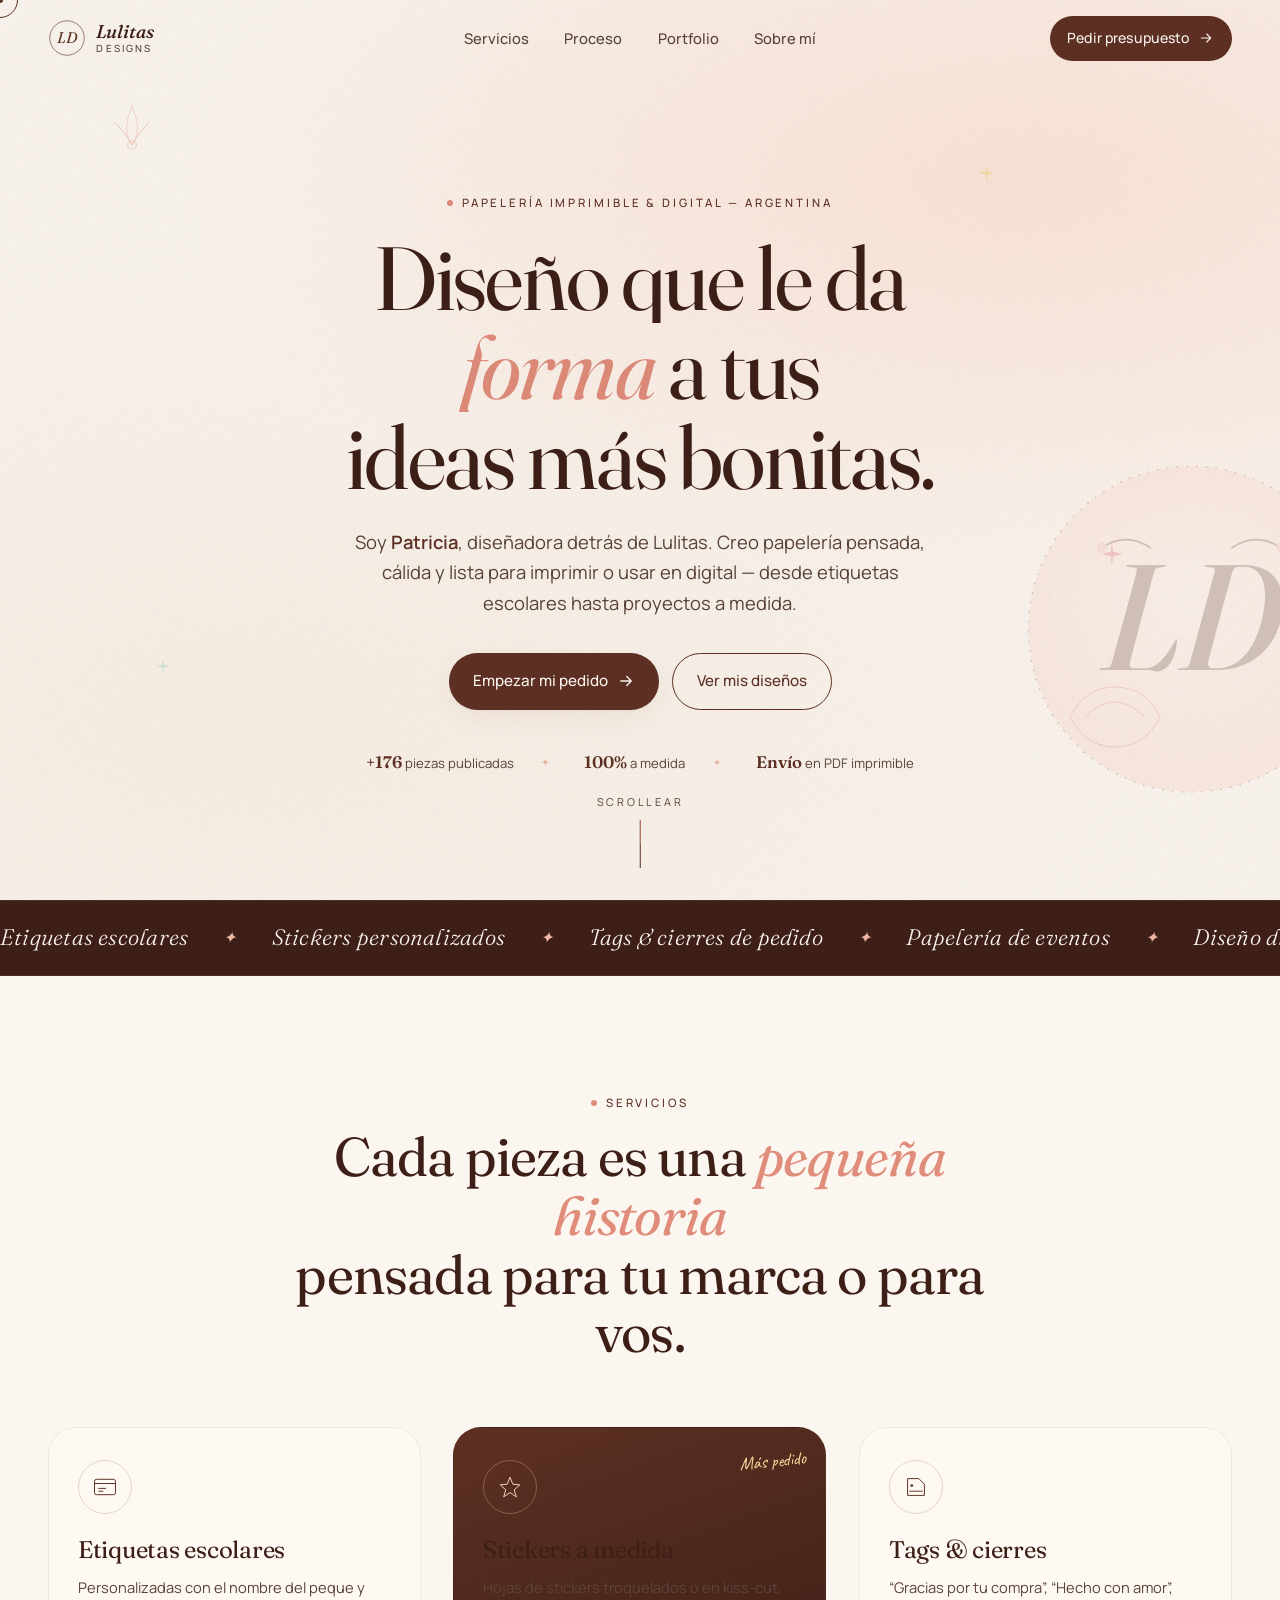
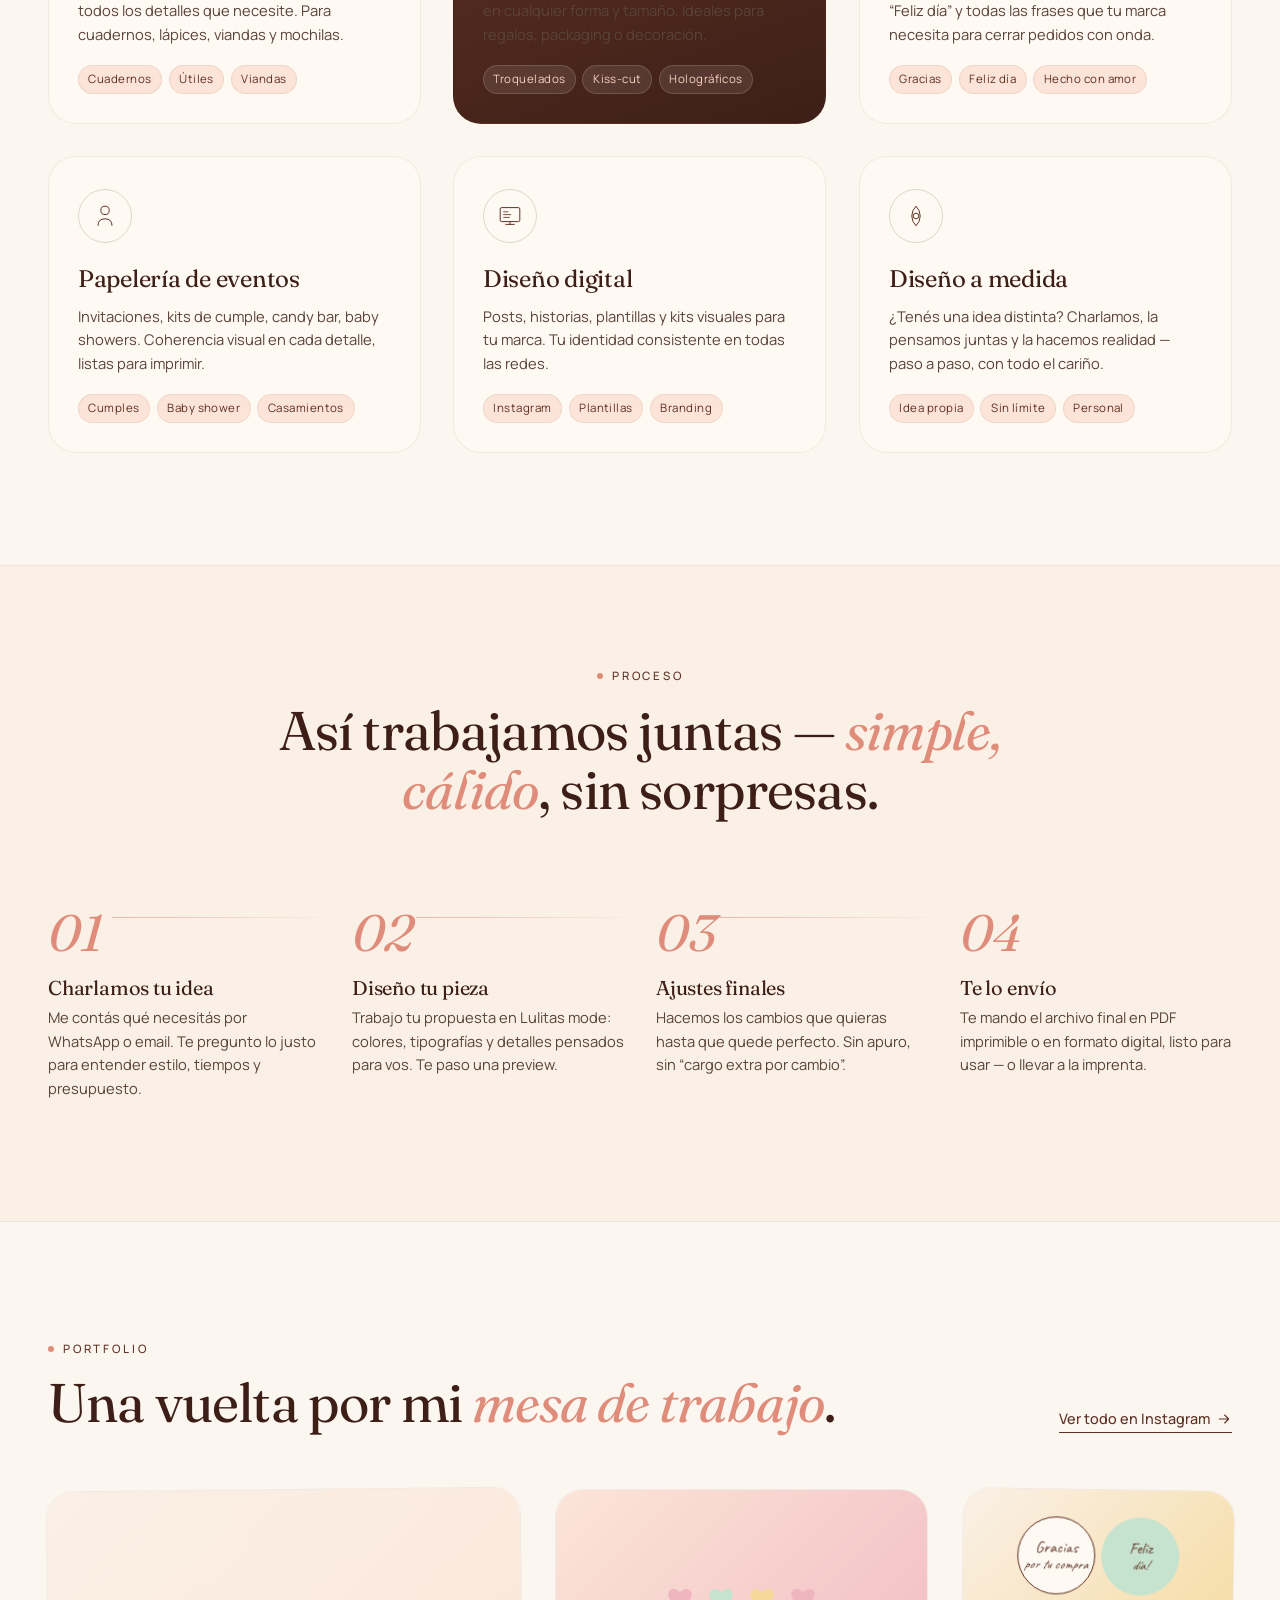
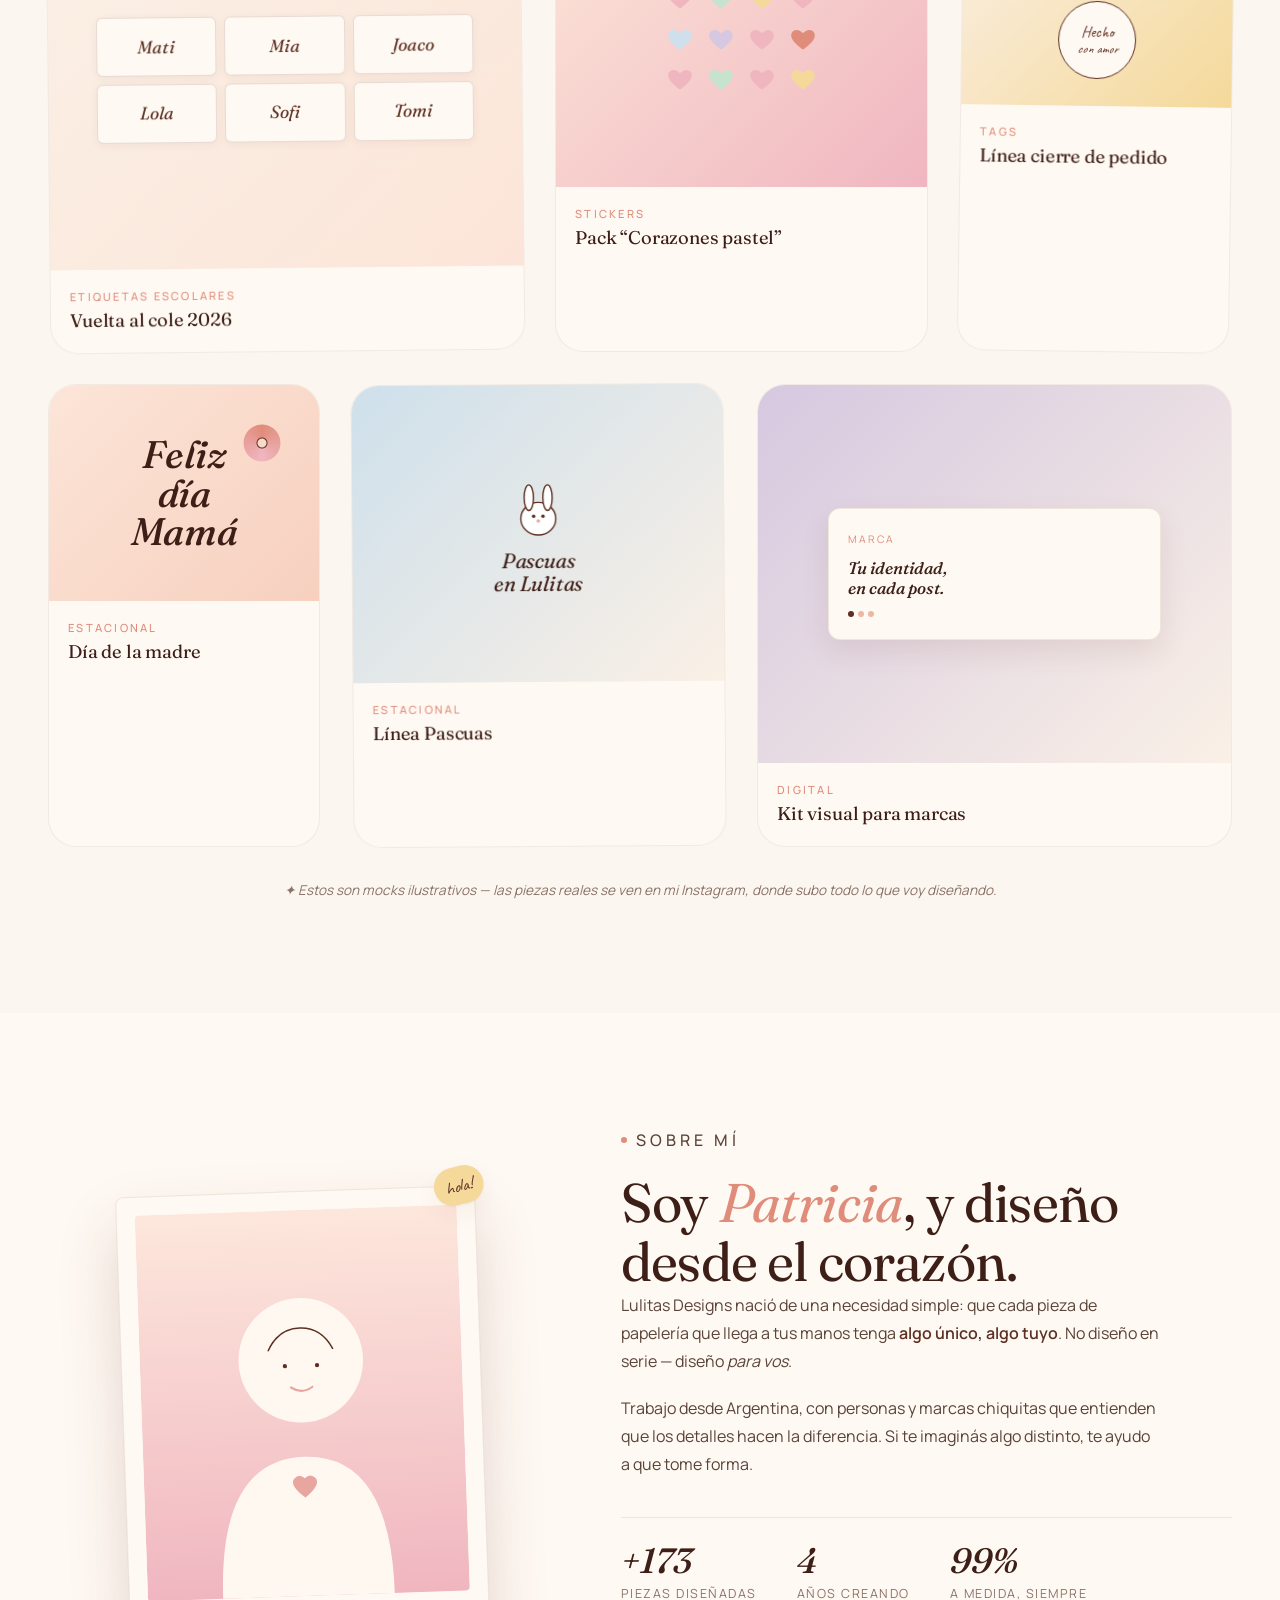
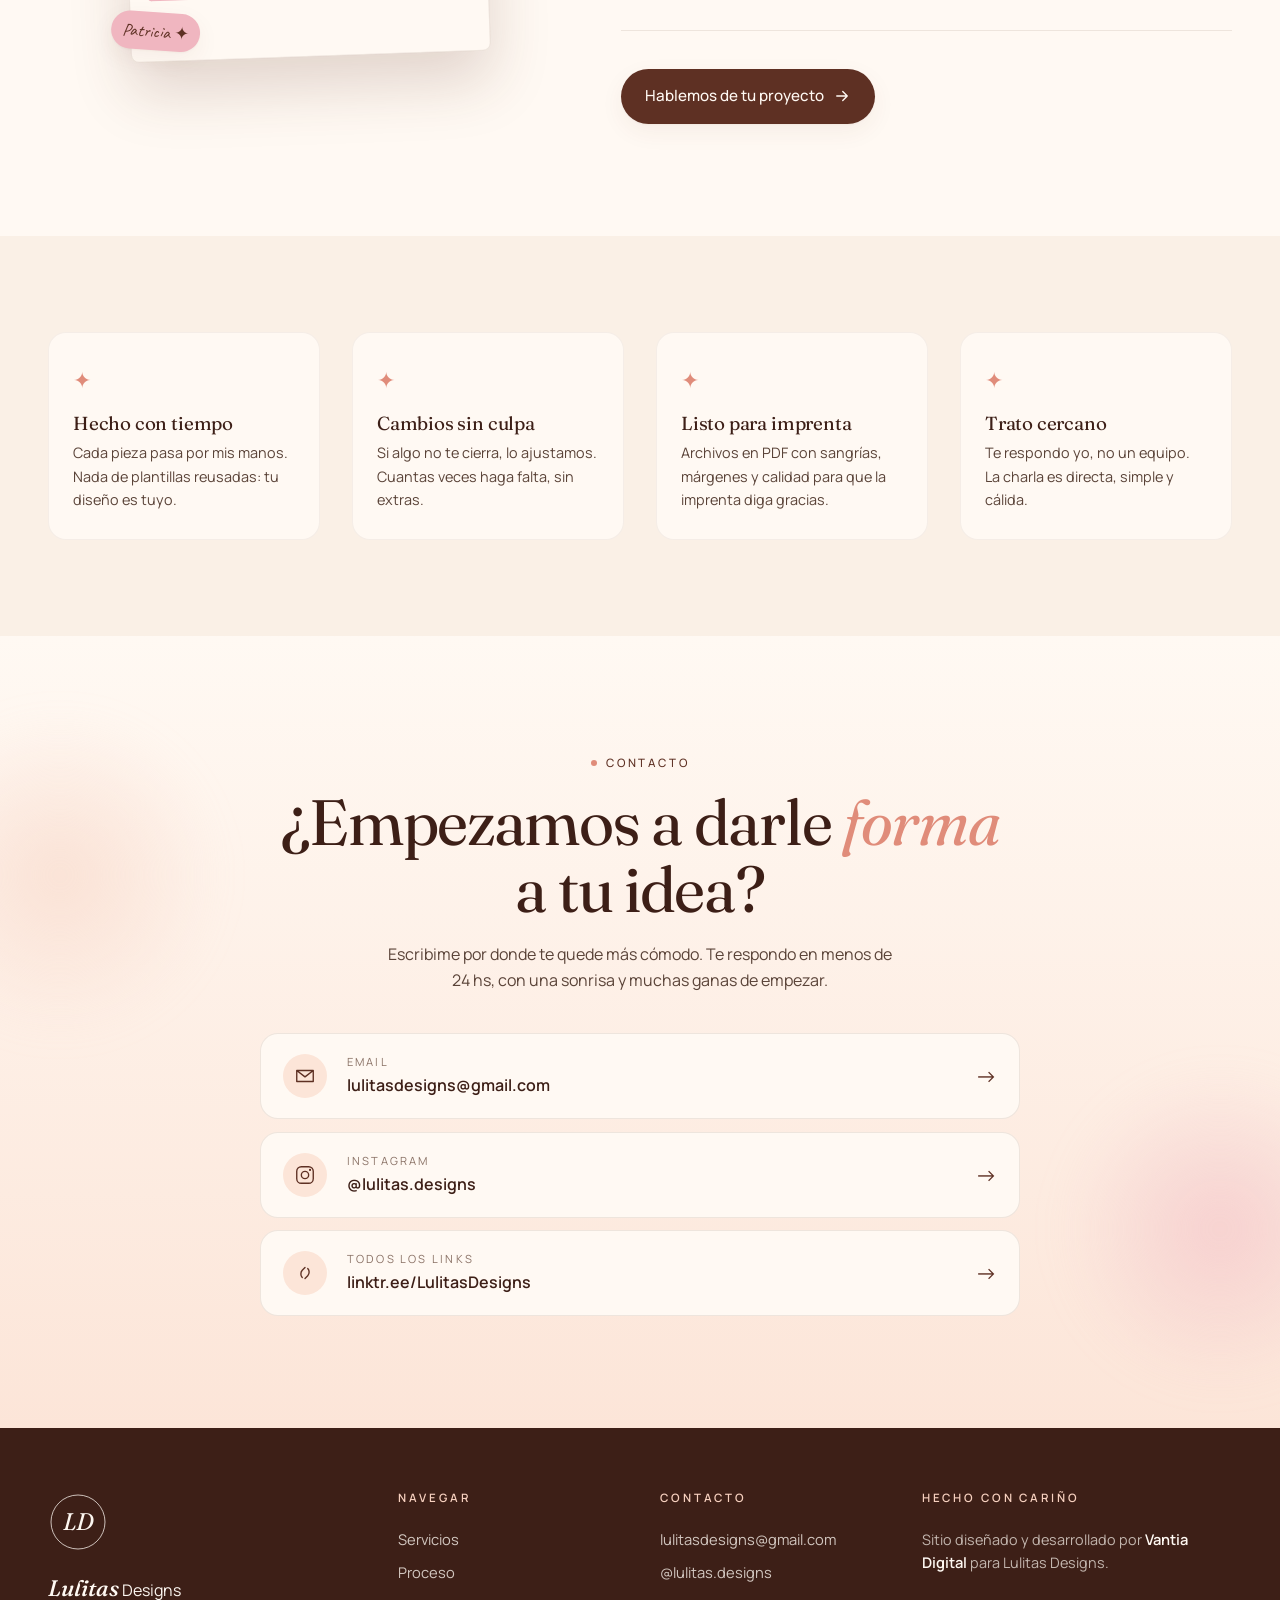
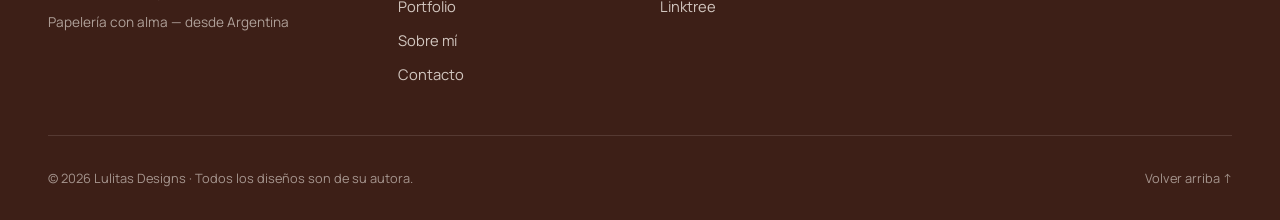
==== index.html @ cad62506 "Init: Lulitas Designs · sitio estático sin build Web one-page para Patricia (Lulitas Designs, papele" ====
<!doctype html>
<html lang="es">
<head>
  <meta charset="utf-8" />
  <meta name="viewport" content="width=device-width, initial-scale=1, viewport-fit=cover" />
  <title>Lulitas Designs · Papelería que cuenta historias</title>
  <meta name="description" content="Diseño de papelería imprimible y digital hecha a medida. Etiquetas escolares, stickers, tags y diseños personalizados con alma. Por Patricia, desde Argentina." />
  <meta name="theme-color" content="#fcf6f0" />

  <meta property="og:type" content="website" />
  <meta property="og:title" content="Lulitas Designs · Papelería que cuenta historias" />
  <meta property="og:description" content="Diseño de papelería imprimible y digital, hecha a medida con alma." />
  <meta property="og:locale" content="es_AR" />

  <link rel="icon" type="image/svg+xml" href="assets/images/favicon.svg" />
  <link rel="apple-touch-icon" href="assets/images/favicon.svg" />

  <link rel="preconnect" href="https://fonts.googleapis.com" />
  <link rel="preconnect" href="https://fonts.gstatic.com" crossorigin />
  <link rel="stylesheet" href="https://fonts.googleapis.com/css2?family=Fraunces:ital,opsz,wght@0,9..144,300;0,9..144,400;0,9..144,500;0,9..144,600;0,9..144,700;1,9..144,300;1,9..144,400;1,9..144,500;1,9..144,600&family=Manrope:wght@300;400;500;600;700&family=Caveat:wght@400;500;600;700&display=swap" />

  <link rel="stylesheet" href="assets/css/main.css?v=1" />
  <link rel="stylesheet" href="assets/css/animations.css?v=1" />
</head>
<body>
  <!-- ===== Texturas / decorados globales ===== -->
  <div class="grain" aria-hidden="true"></div>
  <div class="cursor" aria-hidden="true">
    <div class="cursor-dot"></div>
    <div class="cursor-ring"></div>
  </div>

  <!-- ===== Loader ===== -->
  <div class="loader" id="loader" aria-hidden="true">
    <svg class="loader-mark" viewBox="0 0 120 120" aria-hidden="true">
      <circle cx="60" cy="60" r="54" fill="none" stroke="currentColor" stroke-width="1.2" stroke-dasharray="2 4" />
      <text x="60" y="73" text-anchor="middle" font-family="Fraunces, serif" font-style="italic" font-size="48" fill="currentColor">LD</text>
    </svg>
    <span class="loader-text">Lulitas Designs</span>
  </div>

  <!-- ===== Navbar ===== -->
  <header class="nav" id="nav">
    <a href="#top" class="nav-brand" aria-label="Lulitas Designs — inicio">
      <svg class="nav-monogram" viewBox="0 0 64 64" aria-hidden="true">
        <circle cx="32" cy="32" r="29" fill="none" stroke="currentColor" stroke-width="1" />
        <text x="32" y="40" text-anchor="middle" font-family="Fraunces, serif" font-style="italic" font-size="26" fill="currentColor">LD</text>
      </svg>
      <span class="nav-wordmark">
        <em>Lulitas</em><span>Designs</span>
      </span>
    </a>

    <nav class="nav-links" aria-label="Navegación principal">
      <a href="#servicios">Servicios</a>
      <a href="#proceso">Proceso</a>
      <a href="#portfolio">Portfolio</a>
      <a href="#sobre">Sobre mí</a>
    </nav>

    <a href="#contacto" class="nav-cta">
      <span>Pedir presupuesto</span>
      <svg viewBox="0 0 24 24" aria-hidden="true"><path d="M5 12h14m-6-6 6 6-6 6" fill="none" stroke="currentColor" stroke-width="1.6" stroke-linecap="round" stroke-linejoin="round" /></svg>
    </a>

    <button class="nav-burger" id="navBurger" aria-label="Abrir menú" aria-expanded="false">
      <span></span><span></span><span></span>
    </button>
  </header>

  <!-- ===== Mobile drawer ===== -->
  <div class="drawer" id="drawer" aria-hidden="true">
    <nav class="drawer-links">
      <a href="#servicios">Servicios</a>
      <a href="#proceso">Proceso</a>
      <a href="#portfolio">Portfolio</a>
      <a href="#sobre">Sobre mí</a>
      <a href="#contacto" class="drawer-cta">Pedir presupuesto →</a>
    </nav>
    <div class="drawer-foot">
      <a href="https://www.instagram.com/lulitas.designs/" target="_blank" rel="noopener">Instagram</a>
      <a href="mailto:lulitasdesigns@gmail.com">Email</a>
    </div>
  </div>

  <main id="top">

    <!-- ============================================================ -->
    <!-- HERO                                                          -->
    <!-- ============================================================ -->
    <section class="hero" id="hero">
      <!-- Decorados SVG -->
      <svg class="hero-deco hero-deco-1" viewBox="0 0 200 200" aria-hidden="true">
        <g fill="none" stroke="currentColor" stroke-width="1" stroke-linecap="round">
          <path d="M100 30 Q120 70 100 100 Q80 70 100 30Z" />
          <path d="M70 60 Q90 80 100 100 Q90 80 70 60Z" />
          <path d="M130 60 Q110 80 100 100 Q110 80 130 60Z" />
          <circle cx="100" cy="100" r="8" />
        </g>
      </svg>
      <svg class="hero-deco hero-deco-2" viewBox="0 0 200 200" aria-hidden="true">
        <g fill="none" stroke="currentColor" stroke-width="1">
          <path d="M40 100 Q60 60 100 60 Q140 60 160 100 Q140 140 100 140 Q60 140 40 100Z" />
          <path d="M60 100 Q80 80 100 80 Q120 80 140 100" />
        </g>
      </svg>
      <svg class="hero-deco hero-deco-3 sparkle" viewBox="0 0 24 24" aria-hidden="true">
        <path d="M12 2 L13 10 L21 12 L13 14 L12 22 L11 14 L3 12 L11 10 Z" fill="currentColor"/>
      </svg>
      <svg class="hero-deco hero-deco-4 sparkle" viewBox="0 0 24 24" aria-hidden="true">
        <path d="M12 2 L13 10 L21 12 L13 14 L12 22 L11 14 L3 12 L11 10 Z" fill="currentColor"/>
      </svg>
      <svg class="hero-deco hero-deco-5 sparkle" viewBox="0 0 24 24" aria-hidden="true">
        <path d="M12 2 L13 10 L21 12 L13 14 L12 22 L11 14 L3 12 L11 10 Z" fill="currentColor"/>
      </svg>

      <!-- Floating monograma -->
      <div class="hero-monogram" data-parallax="0.18">
        <svg viewBox="0 0 220 220" aria-hidden="true">
          <defs>
            <radialGradient id="mg" cx="50%" cy="40%" r="60%">
              <stop offset="0%" stop-color="#fde7dc" />
              <stop offset="100%" stop-color="#f6c8b6" />
            </radialGradient>
          </defs>
          <circle cx="110" cy="110" r="100" fill="url(#mg)" />
          <circle cx="110" cy="110" r="100" fill="none" stroke="#5e3023" stroke-width="0.8" stroke-dasharray="1 5" />
          <text x="110" y="135" text-anchor="middle" font-family="Fraunces, serif" font-style="italic" font-weight="500" font-size="92" fill="#5e3023">LD</text>
          <g stroke="#5e3023" stroke-width="1" fill="none" stroke-linecap="round">
            <path d="M55 60 Q70 50 85 60" />
            <path d="M135 60 Q150 50 165 60" />
            <circle cx="55" cy="60" r="3" fill="#e8a6a0" stroke="none"/>
            <circle cx="165" cy="60" r="3" fill="#e8a6a0" stroke="none"/>
          </g>
        </svg>
      </div>

      <div class="hero-inner">
        <p class="eyebrow reveal" data-reveal>
          <span class="eyebrow-dot"></span>
          Papelería imprimible &amp; digital — Argentina
        </p>

        <h1 class="hero-title">
          <span class="line reveal" data-reveal data-delay="80">Diseño que le da</span>
          <span class="line reveal" data-reveal data-delay="180"><em class="serif-italic">forma</em> a tus</span>
          <span class="line reveal" data-reveal data-delay="280">ideas más bonitas.</span>
        </h1>

        <p class="hero-sub reveal" data-reveal data-delay="420">
          Soy <strong>Patricia</strong>, diseñadora detrás de Lulitas. Creo papelería pensada,
          cálida y lista para imprimir o usar en digital — desde etiquetas escolares
          hasta proyectos a medida.
        </p>

        <div class="hero-ctas reveal" data-reveal data-delay="540">
          <a href="#contacto" class="btn btn-primary">
            <span>Empezar mi pedido</span>
            <svg viewBox="0 0 24 24" aria-hidden="true"><path d="M5 12h14m-6-6 6 6-6 6" fill="none" stroke="currentColor" stroke-width="1.8" stroke-linecap="round" stroke-linejoin="round" /></svg>
          </a>
          <a href="#portfolio" class="btn btn-ghost">
            Ver mis diseños
          </a>
        </div>

        <ul class="hero-meta reveal" data-reveal data-delay="660">
          <li><strong>+176</strong> piezas publicadas</li>
          <li><strong>100%</strong> a medida</li>
          <li><strong>Envío</strong> en PDF imprimible</li>
        </ul>
      </div>

      <a href="#servicios" class="hero-scroll" aria-label="Ver servicios">
        <span class="hero-scroll-label">Scrollear</span>
        <span class="hero-scroll-line"></span>
      </a>
    </section>

    <!-- ============================================================ -->
    <!-- MARQUEE                                                       -->
    <!-- ============================================================ -->
    <section class="marquee" aria-hidden="true">
      <div class="marquee-track">
        <span>Etiquetas escolares</span><span class="mq-dot">✦</span>
        <span>Stickers personalizados</span><span class="mq-dot">✦</span>
        <span>Tags &amp; cierres de pedido</span><span class="mq-dot">✦</span>
        <span>Papelería de eventos</span><span class="mq-dot">✦</span>
        <span>Diseño digital a medida</span><span class="mq-dot">✦</span>
        <span>Imprimibles que enamoran</span><span class="mq-dot">✦</span>
        <!-- duplicado para loop -->
        <span>Etiquetas escolares</span><span class="mq-dot">✦</span>
        <span>Stickers personalizados</span><span class="mq-dot">✦</span>
        <span>Tags &amp; cierres de pedido</span><span class="mq-dot">✦</span>
        <span>Papelería de eventos</span><span class="mq-dot">✦</span>
        <span>Diseño digital a medida</span><span class="mq-dot">✦</span>
        <span>Imprimibles que enamoran</span><span class="mq-dot">✦</span>
      </div>
    </section>

    <!-- ============================================================ -->
    <!-- SERVICIOS                                                     -->
    <!-- ============================================================ -->
    <section class="services" id="servicios">
      <header class="section-head">
        <p class="eyebrow reveal" data-reveal><span class="eyebrow-dot"></span>Servicios</p>
        <h2 class="section-title reveal" data-reveal data-delay="120">
          Cada pieza es una <em class="serif-italic">pequeña historia</em><br/>
          pensada para tu marca o para vos.
        </h2>
      </header>

      <div class="service-grid">

        <article class="service-card reveal" data-reveal data-delay="100">
          <div class="service-ico" aria-hidden="true">
            <svg viewBox="0 0 40 40">
              <rect x="5" y="9" width="30" height="22" rx="3" fill="none" stroke="currentColor" stroke-width="1.4"/>
              <path d="M5 15h30M11 22h10M11 26h6" fill="none" stroke="currentColor" stroke-width="1.4" stroke-linecap="round"/>
            </svg>
          </div>
          <h3>Etiquetas escolares</h3>
          <p>Personalizadas con el nombre del peque y todos los detalles que necesite. Para cuadernos, lápices, viandas y mochilas.</p>
          <ul class="service-tags">
            <li>Cuadernos</li><li>Útiles</li><li>Viandas</li>
          </ul>
        </article>

        <article class="service-card service-card-feature reveal" data-reveal data-delay="180">
          <div class="service-ico" aria-hidden="true">
            <svg viewBox="0 0 40 40">
              <path d="M20 6 L24 16 L34 17 L26 24 L29 34 L20 28 L11 34 L14 24 L6 17 L16 16 Z" fill="none" stroke="currentColor" stroke-width="1.4" stroke-linejoin="round"/>
            </svg>
          </div>
          <span class="service-flag">Más pedido</span>
          <h3>Stickers a medida</h3>
          <p>Hojas de stickers troquelados o en kiss-cut, en cualquier forma y tamaño. Ideales para regalos, packaging o decoración.</p>
          <ul class="service-tags">
            <li>Troquelados</li><li>Kiss-cut</li><li>Holográficos</li>
          </ul>
        </article>

        <article class="service-card reveal" data-reveal data-delay="260">
          <div class="service-ico" aria-hidden="true">
            <svg viewBox="0 0 40 40">
              <path d="M8 8 L24 8 L32 16 L32 32 L8 32 Z" fill="none" stroke="currentColor" stroke-width="1.4" stroke-linejoin="round"/>
              <circle cx="14" cy="18" r="2" fill="currentColor"/>
              <path d="M11 26 L29 26" stroke="currentColor" stroke-width="1.4" stroke-linecap="round"/>
            </svg>
          </div>
          <h3>Tags &amp; cierres</h3>
          <p>“Gracias por tu compra”, “Hecho con amor”, “Feliz día” y todas las frases que tu marca necesita para cerrar pedidos con onda.</p>
          <ul class="service-tags">
            <li>Gracias</li><li>Feliz día</li><li>Hecho con amor</li>
          </ul>
        </article>

        <article class="service-card reveal" data-reveal data-delay="100">
          <div class="service-ico" aria-hidden="true">
            <svg viewBox="0 0 40 40">
              <path d="M20 6 Q26 6 26 12 Q26 18 20 18 Q14 18 14 12 Q14 6 20 6Z" fill="none" stroke="currentColor" stroke-width="1.4"/>
              <path d="M10 34 Q10 24 20 24 Q30 24 30 34" fill="none" stroke="currentColor" stroke-width="1.4"/>
            </svg>
          </div>
          <h3>Papelería de eventos</h3>
          <p>Invitaciones, kits de cumple, candy bar, baby showers. Coherencia visual en cada detalle, listas para imprimir.</p>
          <ul class="service-tags">
            <li>Cumples</li><li>Baby shower</li><li>Casamientos</li>
          </ul>
        </article>

        <article class="service-card reveal" data-reveal data-delay="180">
          <div class="service-ico" aria-hidden="true">
            <svg viewBox="0 0 40 40">
              <rect x="6" y="8" width="28" height="20" rx="2" fill="none" stroke="currentColor" stroke-width="1.4"/>
              <path d="M14 32h12M20 28v4" stroke="currentColor" stroke-width="1.4" stroke-linecap="round"/>
              <path d="M11 14h6M11 18h10M11 22h8" stroke="currentColor" stroke-width="1.2" stroke-linecap="round"/>
            </svg>
          </div>
          <h3>Diseño digital</h3>
          <p>Posts, historias, plantillas y kits visuales para tu marca. Tu identidad consistente en todas las redes.</p>
          <ul class="service-tags">
            <li>Instagram</li><li>Plantillas</li><li>Branding</li>
          </ul>
        </article>

        <article class="service-card reveal" data-reveal data-delay="260">
          <div class="service-ico" aria-hidden="true">
            <svg viewBox="0 0 40 40">
              <path d="M20 6 Q26 12 26 20 Q26 28 20 34 Q14 28 14 20 Q14 12 20 6Z" fill="none" stroke="currentColor" stroke-width="1.4"/>
              <circle cx="20" cy="20" r="4" fill="none" stroke="currentColor" stroke-width="1.4"/>
            </svg>
          </div>
          <h3>Diseño a medida</h3>
          <p>¿Tenés una idea distinta? Charlamos, la pensamos juntas y la hacemos realidad — paso a paso, con todo el cariño.</p>
          <ul class="service-tags">
            <li>Idea propia</li><li>Sin límite</li><li>Personal</li>
          </ul>
        </article>
      </div>
    </section>

    <!-- ============================================================ -->
    <!-- PROCESO                                                       -->
    <!-- ============================================================ -->
    <section class="process" id="proceso">
      <header class="section-head">
        <p class="eyebrow reveal" data-reveal><span class="eyebrow-dot"></span>Proceso</p>
        <h2 class="section-title reveal" data-reveal data-delay="120">
          Así trabajamos juntas — <em class="serif-italic">simple, cálido</em>, sin sorpresas.
        </h2>
      </header>

      <ol class="process-steps">
        <li class="step reveal" data-reveal data-delay="80">
          <span class="step-num">01</span>
          <div class="step-line" aria-hidden="true"></div>
          <h3>Charlamos tu idea</h3>
          <p>Me contás qué necesitás por WhatsApp o email. Te pregunto lo justo para entender estilo, tiempos y presupuesto.</p>
        </li>
        <li class="step reveal" data-reveal data-delay="160">
          <span class="step-num">02</span>
          <div class="step-line" aria-hidden="true"></div>
          <h3>Diseño tu pieza</h3>
          <p>Trabajo tu propuesta en Lulitas mode: colores, tipografías y detalles pensados para vos. Te paso una preview.</p>
        </li>
        <li class="step reveal" data-reveal data-delay="240">
          <span class="step-num">03</span>
          <div class="step-line" aria-hidden="true"></div>
          <h3>Ajustes finales</h3>
          <p>Hacemos los cambios que quieras hasta que quede perfecto. Sin apuro, sin “cargo extra por cambio”.</p>
        </li>
        <li class="step reveal" data-reveal data-delay="320">
          <span class="step-num">04</span>
          <h3>Te lo envío</h3>
          <p>Te mando el archivo final en PDF imprimible o en formato digital, listo para usar — o llevar a la imprenta.</p>
        </li>
      </ol>
    </section>

    <!-- ============================================================ -->
    <!-- PORTFOLIO                                                     -->
    <!-- ============================================================ -->
    <section class="portfolio" id="portfolio">
      <header class="section-head section-head-split">
        <div>
          <p class="eyebrow reveal" data-reveal><span class="eyebrow-dot"></span>Portfolio</p>
          <h2 class="section-title reveal" data-reveal data-delay="120">
            Una vuelta por mi <em class="serif-italic">mesa de trabajo</em>.
          </h2>
        </div>
        <a href="https://www.instagram.com/lulitas.designs/" target="_blank" rel="noopener" class="link-arrow reveal" data-reveal data-delay="200">
          Ver todo en Instagram
          <svg viewBox="0 0 24 24" aria-hidden="true"><path d="M5 12h14m-6-6 6 6-6 6" fill="none" stroke="currentColor" stroke-width="1.6" stroke-linecap="round" stroke-linejoin="round"/></svg>
        </a>
      </header>

      <div class="portfolio-grid">
        <figure class="pf-card pf-card-1 reveal" data-reveal data-delay="80">
          <div class="pf-art" data-art="escolares">
            <div class="pf-mock pf-mock-labels">
              <span>Mati</span><span>Mia</span><span>Joaco</span>
              <span>Lola</span><span>Sofi</span><span>Tomi</span>
            </div>
          </div>
          <figcaption>
            <span class="pf-tag">Etiquetas escolares</span>
            <h3>Vuelta al cole 2026</h3>
          </figcaption>
        </figure>

        <figure class="pf-card pf-card-2 reveal" data-reveal data-delay="160">
          <div class="pf-art" data-art="stickers">
            <div class="pf-mock pf-mock-hearts">
              <span class="h h1"></span><span class="h h2"></span><span class="h h3"></span>
              <span class="h h4"></span><span class="h h5"></span><span class="h h6"></span>
              <span class="h h7"></span><span class="h h8"></span><span class="h h9"></span>
              <span class="h h10"></span><span class="h h11"></span><span class="h h12"></span>
            </div>
          </div>
          <figcaption>
            <span class="pf-tag">Stickers</span>
            <h3>Pack “Corazones pastel”</h3>
          </figcaption>
        </figure>

        <figure class="pf-card pf-card-3 reveal" data-reveal data-delay="240">
          <div class="pf-art" data-art="tags">
            <div class="pf-mock pf-mock-tags">
              <span class="tag-circle">Gracias<br/><em>por tu compra</em></span>
              <span class="tag-circle alt">Feliz<br/><em>día!</em></span>
              <span class="tag-circle">Hecho<br/><em>con amor</em></span>
            </div>
          </div>
          <figcaption>
            <span class="pf-tag">Tags</span>
            <h3>Línea cierre de pedido</h3>
          </figcaption>
        </figure>

        <figure class="pf-card pf-card-4 reveal" data-reveal data-delay="120">
          <div class="pf-art" data-art="madre">
            <div class="pf-mock pf-mock-mama">
              <h4>Feliz<br/>día<br/>Mamá</h4>
              <span class="flor"></span>
            </div>
          </div>
          <figcaption>
            <span class="pf-tag">Estacional</span>
            <h3>Día de la madre</h3>
          </figcaption>
        </figure>

        <figure class="pf-card pf-card-5 reveal" data-reveal data-delay="200">
          <div class="pf-art" data-art="pascuas">
            <div class="pf-mock pf-mock-pascuas">
              <span class="conejito" aria-hidden="true">
                <svg viewBox="0 0 60 60">
                  <ellipse cx="30" cy="40" rx="15" ry="14" fill="#fff" stroke="#5e3023" stroke-width="1.2"/>
                  <ellipse cx="22" cy="22" rx="4" ry="11" fill="#fff" stroke="#5e3023" stroke-width="1.2"/>
                  <ellipse cx="38" cy="22" rx="4" ry="11" fill="#fff" stroke="#5e3023" stroke-width="1.2"/>
                  <circle cx="26" cy="38" r="1.5" fill="#5e3023"/>
                  <circle cx="34" cy="38" r="1.5" fill="#5e3023"/>
                  <circle cx="30" cy="42" r="1.5" fill="#e8a6a0"/>
                </svg>
              </span>
              <h4>Pascuas<br/>en Lulitas</h4>
            </div>
          </div>
          <figcaption>
            <span class="pf-tag">Estacional</span>
            <h3>Línea Pascuas</h3>
          </figcaption>
        </figure>

        <figure class="pf-card pf-card-6 reveal" data-reveal data-delay="280">
          <div class="pf-art" data-art="digital">
            <div class="pf-mock pf-mock-digital">
              <span class="screen">
                <em>marca</em>
                <strong>Tu identidad,<br/>en cada post.</strong>
                <span class="dots"><i></i><i></i><i></i></span>
              </span>
            </div>
          </div>
          <figcaption>
            <span class="pf-tag">Digital</span>
            <h3>Kit visual para marcas</h3>
          </figcaption>
        </figure>
      </div>

      <p class="portfolio-note reveal" data-reveal>
        ✦ Estos son mocks ilustrativos — las piezas reales se ven en mi Instagram, donde subo todo lo que voy diseñando.
      </p>
    </section>

    <!-- ============================================================ -->
    <!-- SOBRE                                                          -->
    <!-- ============================================================ -->
    <section class="about" id="sobre">
      <div class="about-grid">
        <div class="about-visual reveal" data-reveal>
          <div class="about-frame">
            <svg viewBox="0 0 300 360" aria-hidden="true" class="about-portrait">
              <defs>
                <linearGradient id="pg" x1="0" y1="0" x2="0" y2="1">
                  <stop offset="0%" stop-color="#fde7dc"/>
                  <stop offset="100%" stop-color="#f0b6c0"/>
                </linearGradient>
              </defs>
              <rect width="300" height="360" fill="url(#pg)"/>
              <!-- silueta abstracta -->
              <circle cx="150" cy="140" r="58" fill="#fff8f1"/>
              <path d="M70 360 Q70 230 150 230 Q230 230 230 360 Z" fill="#fff8f1"/>
              <path d="M120 130 Q130 110 150 110 Q170 110 180 130" stroke="#5e3023" stroke-width="1.4" fill="none" stroke-linecap="round"/>
              <circle cx="135" cy="145" r="2" fill="#5e3023"/>
              <circle cx="165" cy="145" r="2" fill="#5e3023"/>
              <path d="M140 165 Q150 172 160 165" stroke="#e8a6a0" stroke-width="2" fill="none" stroke-linecap="round"/>
              <!-- corazón en el pecho -->
              <path d="M150 250 Q145 245 140 250 Q135 256 150 268 Q165 256 160 250 Q155 245 150 250Z" fill="#e8a6a0"/>
            </svg>
            <span class="about-sticker about-sticker-1">hola!</span>
            <span class="about-sticker about-sticker-2">Patricia ✦</span>
          </div>
        </div>

        <div class="about-text">
          <p class="eyebrow reveal" data-reveal><span class="eyebrow-dot"></span>Sobre mí</p>
          <h2 class="section-title reveal" data-reveal data-delay="100">
            Soy <em class="serif-italic">Patricia</em>, y diseño desde el corazón.
          </h2>
          <p class="reveal" data-reveal data-delay="200">
            Lulitas Designs nació de una necesidad simple: que cada pieza de papelería
            que llega a tus manos tenga <strong>algo único, algo tuyo</strong>.
            No diseño en serie — diseño <em>para vos</em>.
          </p>
          <p class="reveal" data-reveal data-delay="280">
            Trabajo desde Argentina, con personas y marcas chiquitas que entienden
            que los detalles hacen la diferencia. Si te imaginás algo distinto,
            te ayudo a que tome forma.
          </p>

          <div class="about-stats">
            <div class="stat reveal" data-reveal data-delay="380">
              <strong>+176</strong>
              <span>piezas diseñadas</span>
            </div>
            <div class="stat reveal" data-reveal data-delay="440">
              <strong>4</strong>
              <span>años creando</span>
            </div>
            <div class="stat reveal" data-reveal data-delay="500">
              <strong>100%</strong>
              <span>a medida, siempre</span>
            </div>
          </div>

          <a href="#contacto" class="btn btn-primary reveal" data-reveal data-delay="600">
            <span>Hablemos de tu proyecto</span>
            <svg viewBox="0 0 24 24" aria-hidden="true"><path d="M5 12h14m-6-6 6 6-6 6" fill="none" stroke="currentColor" stroke-width="1.8" stroke-linecap="round" stroke-linejoin="round" /></svg>
          </a>
        </div>
      </div>
    </section>

    <!-- ============================================================ -->
    <!-- POR QUÉ                                                       -->
    <!-- ============================================================ -->
    <section class="why">
      <div class="why-grid">
        <div class="why-card reveal" data-reveal>
          <span class="why-ico">✦</span>
          <h3>Hecho con tiempo</h3>
          <p>Cada pieza pasa por mis manos. Nada de plantillas reusadas: tu diseño es tuyo.</p>
        </div>
        <div class="why-card reveal" data-reveal data-delay="100">
          <span class="why-ico">✦</span>
          <h3>Cambios sin culpa</h3>
          <p>Si algo no te cierra, lo ajustamos. Cuantas veces haga falta, sin extras.</p>
        </div>
        <div class="why-card reveal" data-reveal data-delay="200">
          <span class="why-ico">✦</span>
          <h3>Listo para imprenta</h3>
          <p>Archivos en PDF con sangrías, márgenes y calidad para que la imprenta diga gracias.</p>
        </div>
        <div class="why-card reveal" data-reveal data-delay="300">
          <span class="why-ico">✦</span>
          <h3>Trato cercano</h3>
          <p>Te respondo yo, no un equipo. La charla es directa, simple y cálida.</p>
        </div>
      </div>
    </section>

    <!-- ============================================================ -->
    <!-- CONTACTO                                                       -->
    <!-- ============================================================ -->
    <section class="contact" id="contacto">
      <div class="contact-inner">
        <p class="eyebrow reveal" data-reveal><span class="eyebrow-dot"></span>Contacto</p>
        <h2 class="contact-title reveal" data-reveal data-delay="100">
          ¿Empezamos a darle <em class="serif-italic">forma</em><br/>
          a tu idea?
        </h2>
        <p class="contact-sub reveal" data-reveal data-delay="200">
          Escribime por donde te quede más cómodo. Te respondo en menos de 24 hs,
          con una sonrisa y muchas ganas de empezar.
        </p>

        <div class="contact-cards">
          <a href="mailto:lulitasdesigns@gmail.com" class="contact-card reveal" data-reveal data-delay="280">
            <span class="contact-ico" aria-hidden="true">
              <svg viewBox="0 0 24 24"><path d="M3 6h18v12H3z M3 6l9 7 9-7" fill="none" stroke="currentColor" stroke-width="1.5" stroke-linejoin="round"/></svg>
            </span>
            <div>
              <span class="contact-label">Email</span>
              <strong>lulitasdesigns@gmail.com</strong>
            </div>
            <span class="contact-arrow">→</span>
          </a>

          <a href="https://www.instagram.com/lulitas.designs/" target="_blank" rel="noopener" class="contact-card reveal" data-reveal data-delay="360">
            <span class="contact-ico" aria-hidden="true">
              <svg viewBox="0 0 24 24"><rect x="3" y="3" width="18" height="18" rx="5" fill="none" stroke="currentColor" stroke-width="1.5"/><circle cx="12" cy="12" r="4" fill="none" stroke="currentColor" stroke-width="1.5"/><circle cx="17.5" cy="6.5" r="1.2" fill="currentColor"/></svg>
            </span>
            <div>
              <span class="contact-label">Instagram</span>
              <strong>@lulitas.designs</strong>
            </div>
            <span class="contact-arrow">→</span>
          </a>

          <a href="https://linktr.ee/LulitasDesigns" target="_blank" rel="noopener" class="contact-card reveal" data-reveal data-delay="440">
            <span class="contact-ico" aria-hidden="true">
              <svg viewBox="0 0 24 24"><path d="M9 17c-2-2-2-6 0-8l3-3M15 7c2 2 2 6 0 8l-3 3" fill="none" stroke="currentColor" stroke-width="1.5" stroke-linecap="round"/></svg>
            </span>
            <div>
              <span class="contact-label">Todos los links</span>
              <strong>linktr.ee/LulitasDesigns</strong>
            </div>
            <span class="contact-arrow">→</span>
          </a>
        </div>
      </div>
    </section>

  </main>

  <!-- ===== Footer ===== -->
  <footer class="footer">
    <div class="footer-grid">
      <div class="footer-brand">
        <svg class="footer-mark" viewBox="0 0 80 80" aria-hidden="true">
          <circle cx="40" cy="40" r="36" fill="none" stroke="currentColor" stroke-width="1"/>
          <text x="40" y="50" text-anchor="middle" font-family="Fraunces, serif" font-style="italic" font-size="32" fill="currentColor">LD</text>
        </svg>
        <p class="footer-sig">
          <em>Lulitas</em> Designs<br/>
          <span>Papelería con alma — desde Argentina</span>
        </p>
      </div>

      <nav class="footer-col">
        <h4>Navegar</h4>
        <a href="#servicios">Servicios</a>
        <a href="#proceso">Proceso</a>
        <a href="#portfolio">Portfolio</a>
        <a href="#sobre">Sobre mí</a>
        <a href="#contacto">Contacto</a>
      </nav>

      <div class="footer-col">
        <h4>Contacto</h4>
        <a href="mailto:lulitasdesigns@gmail.com">lulitasdesigns@gmail.com</a>
        <a href="https://www.instagram.com/lulitas.designs/" target="_blank" rel="noopener">@lulitas.designs</a>
        <a href="https://linktr.ee/LulitasDesigns" target="_blank" rel="noopener">Linktree</a>
      </div>

      <div class="footer-col footer-credits">
        <h4>Hecho con cariño</h4>
        <p>Sitio diseñado y desarrollado por <a href="#" rel="noopener"><strong>Vantia Digital</strong></a> para Lulitas Designs.</p>
      </div>
    </div>

    <div class="footer-bottom">
      <span>© <span id="year">2026</span> Lulitas Designs · Todos los diseños son de su autora.</span>
      <a href="#top">Volver arriba ↑</a>
    </div>
  </footer>

  <script src="assets/js/main.js?v=1" defer></script>
  <script src="assets/js/animations.js?v=1" defer></script>
</body>
</html>
---- assets/css/main.css ----
/* =============================================================
   Lulitas Designs · main.css
   Paleta tomada del logo (LD wine + blush) e Instagram
   ============================================================= */

:root {
  /* Marca */
  --wine: #5e3023;
  --wine-soft: #7a4233;
  --wine-deep: #3d1f17;

  --blush-1: #fce5d8;
  --blush-2: #f7d0bf;
  --blush-3: #efb6a4;
  --blush-deep: #e08c7a;

  --pink: #f0b6c0;
  --mint: #c5e3ce;
  --sky: #cee0eb;
  --butter: #f5d99a;
  --lavender: #d6c8e0;

  --cream: #fcf6f0;
  --cream-2: #faf0e6;
  --paper: #fff9f3;
  --ink: #2a1a13;
  --ink-soft: #5a4338;
  --muted: #8b7367;

  /* Espacios */
  --maxw: 1280px;
  --pad: clamp(1.25rem, 4vw, 3rem);
  --gap: clamp(1rem, 2.5vw, 2rem);

  /* Tipos */
  --f-display: 'Fraunces', 'Cormorant Garamond', Georgia, serif;
  --f-script: 'Caveat', 'Brush Script MT', cursive;
  --f-body: 'Manrope', 'Inter', -apple-system, BlinkMacSystemFont, 'Segoe UI', sans-serif;

  /* Otros */
  --r-sm: 10px;
  --r-md: 18px;
  --r-lg: 28px;
  --r-pill: 999px;

  --shadow-1: 0 1px 2px rgba(94,48,35,.04), 0 8px 24px rgba(94,48,35,.06);
  --shadow-2: 0 2px 4px rgba(94,48,35,.05), 0 18px 40px rgba(94,48,35,.10);
  --shadow-3: 0 30px 60px rgba(94,48,35,.18);

  --ease-soft: cubic-bezier(.22,.61,.36,1);
  --ease-snap: cubic-bezier(.16,1,.3,1);
}

/* ============================================================
   Reset y base
   ============================================================ */
*, *::before, *::after { box-sizing: border-box; }
html { -webkit-text-size-adjust: 100%; scroll-behavior: smooth; }
html, body { margin: 0; padding: 0; }
body {
  font-family: var(--f-body);
  font-size: 16px;
  line-height: 1.6;
  color: var(--ink);
  background: var(--cream);
  overflow-x: hidden;
  -webkit-font-smoothing: antialiased;
  -moz-osx-font-smoothing: grayscale;
  text-rendering: optimizeLegibility;
}
img, svg, video { display: block; max-width: 100%; height: auto; }
a { color: inherit; text-decoration: none; }
button { font: inherit; cursor: pointer; border: 0; background: transparent; color: inherit; }
ul, ol { margin: 0; padding: 0; list-style: none; }
h1, h2, h3, h4 { margin: 0; font-family: var(--f-display); font-weight: 400; letter-spacing: -.01em; line-height: 1.05; }
p { margin: 0; }

::selection { background: var(--blush-3); color: var(--wine-deep); }

/* Grain texture */
.grain {
  position: fixed; inset: 0; z-index: 1000;
  pointer-events: none; mix-blend-mode: multiply; opacity: .35;
  background-image: url("data:image/svg+xml;utf8,<svg xmlns='http://www.w3.org/2000/svg' width='200' height='200'><filter id='n'><feTurbulence type='fractalNoise' baseFrequency='0.9' numOctaves='2' stitchTiles='stitch'/></filter><rect width='200' height='200' filter='url(%23n)' opacity='0.5'/></svg>");
  background-size: 220px 220px;
}

/* Custom cursor */
.cursor {
  position: fixed; top: 0; left: 0; pointer-events: none; z-index: 1100;
  transform: translate(-50%, -50%); mix-blend-mode: multiply;
}
.cursor-dot {
  width: 6px; height: 6px; border-radius: 50%;
  background: var(--wine);
  position: absolute; top: 0; left: 0; transform: translate(-50%, -50%);
  transition: transform .2s var(--ease-snap), background .2s;
}
.cursor-ring {
  width: 36px; height: 36px; border-radius: 50%;
  border: 1px solid var(--wine);
  position: absolute; top: 0; left: 0; transform: translate(-50%, -50%);
  transition: width .25s var(--ease-snap), height .25s var(--ease-snap), background .25s, border-color .25s;
}
.cursor.is-hover .cursor-ring {
  width: 64px; height: 64px; background: rgba(247, 213, 199, .35);
  border-color: var(--blush-deep);
}
.cursor.is-hover .cursor-dot { transform: translate(-50%, -50%) scale(0); }
@media (hover: none), (pointer: coarse) { .cursor { display: none; } }

/* ============================================================
   Loader
   ============================================================ */
.loader {
  position: fixed; inset: 0; z-index: 1200;
  background: var(--cream);
  display: grid; place-items: center;
  gap: 1rem;
  transition: opacity .8s var(--ease-soft), visibility .8s;
}
.loader.is-hidden { opacity: 0; visibility: hidden; }
.loader-mark { width: 88px; color: var(--wine); animation: loader-spin 6s linear infinite; }
.loader-text {
  font-family: var(--f-script); font-size: 1.6rem; color: var(--wine);
  letter-spacing: .04em;
}
@keyframes loader-spin { to { transform: rotate(360deg); } }

/* ============================================================
   Navbar
   ============================================================ */
.nav {
  position: fixed; top: 0; left: 0; right: 0; z-index: 100;
  display: flex; align-items: center; justify-content: space-between;
  gap: 1.5rem;
  padding: 1rem var(--pad);
  background: transparent;
  transition: background .35s var(--ease-soft), backdrop-filter .35s, padding .35s, border-color .35s;
  border-bottom: 1px solid transparent;
}
.nav.is-scrolled {
  background: rgba(252, 246, 240, .85);
  backdrop-filter: saturate(1.4) blur(14px);
  -webkit-backdrop-filter: saturate(1.4) blur(14px);
  border-bottom-color: rgba(94,48,35,.08);
  padding-top: .7rem; padding-bottom: .7rem;
}

.nav-brand {
  display: inline-flex; align-items: center; gap: .65rem;
  color: var(--wine);
}
.nav-monogram { width: 38px; height: 38px; color: var(--wine); transition: transform .5s var(--ease-snap); }
.nav-brand:hover .nav-monogram { transform: rotate(-8deg); }
.nav-wordmark { display: flex; flex-direction: column; line-height: 1; gap: 2px; }
.nav-wordmark em {
  font-family: var(--f-display); font-style: italic; font-weight: 500;
  font-size: 1.15rem; color: var(--wine-deep);
}
.nav-wordmark span {
  font-family: var(--f-body); font-weight: 500; letter-spacing: .22em;
  font-size: .62rem; text-transform: uppercase; color: var(--ink-soft);
}

.nav-links {
  display: flex; gap: 2rem;
  position: absolute; left: 50%; transform: translateX(-50%);
}
.nav-links a {
  font-size: .92rem; font-weight: 500; color: var(--ink-soft);
  position: relative; padding: .4rem .1rem;
  transition: color .25s;
}
.nav-links a::after {
  content: ''; position: absolute; left: 0; right: 0; bottom: 0;
  height: 1px; background: var(--wine); transform: scaleX(0); transform-origin: right;
  transition: transform .35s var(--ease-snap);
}
.nav-links a:hover { color: var(--wine); }
.nav-links a:hover::after { transform: scaleX(1); transform-origin: left; }

.nav-cta {
  display: inline-flex; align-items: center; gap: .55rem;
  background: var(--wine); color: var(--paper);
  padding: .7rem 1.1rem; border-radius: var(--r-pill);
  font-size: .88rem; font-weight: 500; letter-spacing: .01em;
  transition: background .25s, transform .25s var(--ease-snap), box-shadow .25s;
}
.nav-cta svg { width: 16px; height: 16px; transition: transform .3s var(--ease-snap); }
.nav-cta:hover { background: var(--wine-deep); box-shadow: var(--shadow-2); transform: translateY(-1px); }
.nav-cta:hover svg { transform: translateX(3px); }

.nav-burger {
  display: none;
  width: 40px; height: 40px;
  flex-direction: column; justify-content: center; align-items: center; gap: 5px;
}
.nav-burger span {
  display: block; width: 22px; height: 1.4px; background: var(--wine);
  transition: transform .3s var(--ease-snap), opacity .3s;
}
.nav-burger.is-open span:nth-child(1) { transform: translateY(6.4px) rotate(45deg); }
.nav-burger.is-open span:nth-child(2) { opacity: 0; }
.nav-burger.is-open span:nth-child(3) { transform: translateY(-6.4px) rotate(-45deg); }

/* Mobile drawer */
.drawer {
  position: fixed; inset: 0; z-index: 90;
  background: var(--cream);
  display: flex; flex-direction: column; justify-content: center; align-items: center;
  gap: 2rem;
  opacity: 0; visibility: hidden;
  transition: opacity .4s var(--ease-soft), visibility .4s;
}
.drawer.is-open { opacity: 1; visibility: visible; }
.drawer-links { display: flex; flex-direction: column; gap: 1.4rem; text-align: center; }
.drawer-links a {
  font-family: var(--f-display); font-size: 2rem; color: var(--wine);
  transition: transform .3s var(--ease-snap);
}
.drawer-links a:hover { transform: scale(1.04); }
.drawer-cta { color: var(--blush-deep) !important; font-style: italic; }
.drawer-foot { display: flex; gap: 1.5rem; font-size: .9rem; color: var(--ink-soft); }
.drawer-foot a:hover { color: var(--wine); }

@media (max-width: 880px) {
  .nav-links, .nav-cta { display: none; }
  .nav-burger { display: flex; }
}

/* ============================================================
   Botones genéricos
   ============================================================ */
.btn {
  display: inline-flex; align-items: center; gap: .55rem;
  padding: .95rem 1.5rem; border-radius: var(--r-pill);
  font-weight: 500; font-size: .95rem;
  transition: transform .3s var(--ease-snap), background .25s, color .25s, box-shadow .35s, border-color .25s;
  position: relative; overflow: hidden;
}
.btn svg { width: 18px; height: 18px; transition: transform .3s var(--ease-snap); }
.btn-primary {
  background: var(--wine); color: var(--paper);
  box-shadow: var(--shadow-1);
}
.btn-primary::before {
  content: ''; position: absolute; inset: 0; border-radius: inherit;
  background: linear-gradient(120deg, transparent 0%, rgba(255,255,255,.18) 50%, transparent 100%);
  transform: translateX(-110%); transition: transform .7s var(--ease-snap);
}
.btn-primary:hover { transform: translateY(-2px); box-shadow: var(--shadow-2); }
.btn-primary:hover::before { transform: translateX(110%); }
.btn-primary:hover svg { transform: translateX(4px); }
.btn-ghost {
  color: var(--wine); background: transparent; border: 1px solid var(--wine);
}
.btn-ghost:hover {
  background: var(--wine); color: var(--paper); transform: translateY(-2px);
}

/* ============================================================
   Eyebrows y títulos de sección
   ============================================================ */
.eyebrow {
  display: inline-flex; align-items: center; gap: .55rem;
  font-size: .72rem; font-weight: 500; letter-spacing: .25em;
  text-transform: uppercase; color: var(--wine);
  margin-bottom: 1rem;
}
.eyebrow-dot {
  width: 6px; height: 6px; border-radius: 50%;
  background: var(--blush-deep);
}

.section-head {
  max-width: 760px; margin: 0 auto 4rem;
  text-align: center;
}
.section-head-split {
  max-width: var(--maxw); display: flex; align-items: flex-end; justify-content: space-between;
  flex-wrap: wrap; gap: 1rem; text-align: left;
}
.section-head-split .eyebrow { justify-content: flex-start; }

.section-title {
  font-size: clamp(2rem, 4.4vw, 3.4rem);
  color: var(--wine-deep);
  line-height: 1.08;
  letter-spacing: -.015em;
}
.serif-italic { font-style: italic; font-weight: 400; color: var(--blush-deep); }

.link-arrow {
  display: inline-flex; align-items: center; gap: .4rem;
  font-size: .9rem; color: var(--wine); font-weight: 500;
  padding-bottom: 2px; border-bottom: 1px solid currentColor;
  transition: gap .3s var(--ease-snap), color .25s;
}
.link-arrow svg { width: 16px; height: 16px; }
.link-arrow:hover { gap: .7rem; color: var(--blush-deep); }

/* ============================================================
   HERO
   ============================================================ */
.hero {
  position: relative;
  min-height: 100svh;
  padding: 8rem var(--pad) 4rem;
  display: flex; align-items: center; justify-content: center;
  overflow: hidden;
  background:
    radial-gradient(120% 80% at 80% 20%, var(--blush-1) 0%, transparent 55%),
    radial-gradient(120% 90% at 20% 80%, var(--cream-2) 0%, transparent 60%),
    var(--cream);
}

.hero-inner {
  max-width: 900px; text-align: center; position: relative; z-index: 2;
}

.hero-title {
  font-size: clamp(2.6rem, 7vw, 5.6rem);
  color: var(--wine-deep);
  letter-spacing: -.02em;
  line-height: 1;
  margin: .25rem 0 1.6rem;
}
.hero-title .line { display: block; }
.hero-title em { font-style: italic; color: var(--blush-deep); font-weight: 400; }

.hero-sub {
  max-width: 580px; margin: 0 auto;
  font-size: clamp(1rem, 1.6vw, 1.15rem);
  color: var(--ink-soft); line-height: 1.65;
}
.hero-sub strong { color: var(--wine); font-weight: 600; }

.hero-ctas {
  display: inline-flex; flex-wrap: wrap; justify-content: center; gap: .8rem;
  margin: 2.2rem 0 2.4rem;
}

.hero-meta {
  display: inline-flex; flex-wrap: wrap; justify-content: center; gap: 2.2rem;
  font-size: .82rem; color: var(--ink-soft);
}
.hero-meta li {
  position: relative; padding-right: 2.2rem;
}
.hero-meta li:last-child { padding-right: 0; }
.hero-meta li:not(:last-child)::after {
  content: '✦'; position: absolute; right: 0; top: 50%; transform: translateY(-50%);
  color: var(--blush-3); font-size: .65rem;
}
.hero-meta strong { color: var(--wine); font-weight: 600; font-family: var(--f-display); font-size: 1.05rem; }

/* Decorados */
.hero-deco { position: absolute; pointer-events: none; opacity: .8; }
.hero-deco-1 { top: 10%; left: 6%; width: 110px; color: var(--blush-3); }
.hero-deco-2 { bottom: 12%; right: 7%; width: 150px; color: var(--blush-3); transform: rotate(15deg); }
.hero-deco-3 { top: 18%; right: 22%; width: 22px; color: var(--butter); }
.hero-deco-4 { bottom: 25%; left: 12%; width: 18px; color: var(--mint); }
.hero-deco-5 { top: 60%; right: 12%; width: 28px; color: var(--pink); }

.hero-monogram {
  position: absolute;
  top: 50%; right: -90px; transform: translateY(-50%);
  width: clamp(180px, 28vw, 360px);
  opacity: .25; z-index: 1;
  pointer-events: none;
}
.hero-monogram svg { width: 100%; height: auto; }

.hero-scroll {
  position: absolute; bottom: 2rem; left: 50%; transform: translateX(-50%);
  display: flex; flex-direction: column; align-items: center; gap: .6rem;
  font-size: .68rem; letter-spacing: .25em; text-transform: uppercase;
  color: var(--ink-soft);
}
.hero-scroll-line {
  width: 1px; height: 48px; background: var(--wine);
  position: relative; overflow: hidden;
}
.hero-scroll-line::after {
  content: ''; position: absolute; top: 0; left: 0; right: 0; height: 50%;
  background: var(--blush-deep);
  animation: scroll-line 1.8s var(--ease-soft) infinite;
}
@keyframes scroll-line {
  0% { transform: translateY(-100%); }
  100% { transform: translateY(200%); }
}

@media (max-width: 700px) {
  .hero { padding-top: 7rem; }
  .hero-meta { gap: 1.4rem; }
  .hero-meta li { padding-right: 1.4rem; }
  .hero-monogram { right: -120px; opacity: .15; }
}

/* ============================================================
   MARQUEE
   ============================================================ */
.marquee {
  background: var(--wine-deep); color: var(--cream);
  padding: 1.2rem 0;
  overflow: hidden; position: relative;
  border-top: 1px solid rgba(255,255,255,.08);
  border-bottom: 1px solid rgba(255,255,255,.08);
}
.marquee-track {
  display: inline-flex; align-items: center; gap: 2.2rem;
  white-space: nowrap;
  animation: marquee 38s linear infinite;
  will-change: transform;
}
.marquee-track span {
  font-family: var(--f-display); font-size: 1.4rem; font-style: italic;
  font-weight: 300; letter-spacing: .01em;
}
.marquee-track .mq-dot { color: var(--blush-3); font-size: 1rem; }
@keyframes marquee {
  from { transform: translateX(0); }
  to   { transform: translateX(-50%); }
}

/* ============================================================
   SERVICIOS
   ============================================================ */
.services {
  padding: 7rem var(--pad);
  max-width: var(--maxw); margin: 0 auto;
}

.service-grid {
  display: grid;
  grid-template-columns: repeat(auto-fit, minmax(280px, 1fr));
  gap: var(--gap);
}

.service-card {
  position: relative;
  background: var(--paper);
  border: 1px solid rgba(94,48,35,.08);
  border-radius: var(--r-lg);
  padding: 2rem 1.8rem 1.8rem;
  transition: transform .45s var(--ease-snap), box-shadow .45s, border-color .35s, background .35s;
  overflow: hidden;
}
.service-card::before {
  content: ''; position: absolute; top: 0; left: 0; right: 0; height: 3px;
  background: linear-gradient(90deg, var(--blush-deep), var(--blush-2));
  transform: scaleX(0); transform-origin: left;
  transition: transform .5s var(--ease-snap);
}
.service-card:hover {
  transform: translateY(-6px);
  border-color: var(--blush-2);
  box-shadow: var(--shadow-2);
  background: #fffaf5;
}
.service-card:hover::before { transform: scaleX(1); }

.service-card-feature {
  background: linear-gradient(160deg, var(--wine) 0%, var(--wine-deep) 100%);
  color: var(--cream); border-color: transparent;
}
.service-card-feature::before { background: linear-gradient(90deg, var(--blush-2), var(--blush-deep)); }
.service-card-feature .service-ico { color: var(--blush-2); border-color: rgba(247,208,191,.3); }
.service-card-feature h3 { color: var(--paper); }
.service-card-feature p { color: rgba(252,246,240,.78); }
.service-card-feature .service-tags li { background: rgba(252,246,240,.1); color: var(--blush-2); border-color: rgba(252,246,240,.15); }

.service-flag {
  position: absolute; top: 1.2rem; right: 1.2rem;
  font-family: var(--f-script); font-size: 1.15rem; color: var(--butter);
  transform: rotate(-6deg);
}

.service-ico {
  width: 54px; height: 54px; border-radius: 50%;
  border: 1px solid rgba(94,48,35,.18);
  display: grid; place-items: center;
  color: var(--wine);
  margin-bottom: 1.4rem;
  transition: transform .5s var(--ease-snap), border-color .35s;
}
.service-ico svg { width: 28px; height: 28px; }
.service-card:hover .service-ico { transform: rotate(-8deg) scale(1.05); border-color: var(--blush-deep); }

.service-card h3 {
  font-size: 1.5rem; color: var(--wine-deep);
  margin-bottom: .65rem; line-height: 1.2;
}
.service-card p {
  color: var(--ink-soft); font-size: .92rem; line-height: 1.6;
  margin-bottom: 1.2rem;
}

.service-tags { display: flex; flex-wrap: wrap; gap: .4rem; }
.service-tags li {
  font-size: .72rem; letter-spacing: .04em;
  padding: .25rem .6rem; border-radius: var(--r-pill);
  background: var(--blush-1); color: var(--wine);
  border: 1px solid rgba(94,48,35,.08);
}

/* ============================================================
   PROCESO
   ============================================================ */
.process {
  padding: 6rem var(--pad);
  background: var(--cream-2);
  border-top: 1px solid rgba(94,48,35,.06);
  border-bottom: 1px solid rgba(94,48,35,.06);
}

.process-steps {
  max-width: var(--maxw); margin: 0 auto;
  display: grid; grid-template-columns: repeat(4, 1fr);
  gap: 2rem;
  counter-reset: step;
}
@media (max-width: 880px) { .process-steps { grid-template-columns: 1fr 1fr; } }
@media (max-width: 520px) { .process-steps { grid-template-columns: 1fr; } }

.step {
  position: relative;
  padding: 1.5rem 0;
}
.step-num {
  display: block;
  font-family: var(--f-display); font-style: italic; font-weight: 400;
  font-size: 3.2rem; color: var(--blush-deep);
  line-height: 1; margin-bottom: 1.2rem;
}
.step h3 {
  font-size: 1.25rem; color: var(--wine-deep);
  margin-bottom: .5rem;
}
.step p { color: var(--ink-soft); font-size: .92rem; }
.step-line {
  position: absolute; top: 2.1rem; left: 4rem; right: -1rem;
  height: 1px; background: linear-gradient(90deg, var(--blush-3), transparent);
}
@media (max-width: 880px) { .step-line { display: none; } }

/* ============================================================
   PORTFOLIO
   ============================================================ */
.portfolio {
  padding: 7rem var(--pad);
  max-width: var(--maxw); margin: 0 auto;
}
.portfolio .section-head { margin-bottom: 3.5rem; }

.portfolio-grid {
  display: grid;
  grid-template-columns: repeat(12, 1fr);
  grid-auto-rows: 1fr;
  gap: var(--gap);
}
.pf-card {
  position: relative; margin: 0;
  border-radius: var(--r-lg); overflow: hidden;
  background: var(--paper);
  border: 1px solid rgba(94,48,35,.08);
  transition: transform .55s var(--ease-snap), box-shadow .55s;
  cursor: pointer;
}
.pf-card:hover { transform: translateY(-4px) rotate(-.4deg); box-shadow: var(--shadow-2); }

.pf-card-1 { grid-column: span 5; }
.pf-card-2 { grid-column: span 4; }
.pf-card-3 { grid-column: span 3; }
.pf-card-4 { grid-column: span 3; }
.pf-card-5 { grid-column: span 4; }
.pf-card-6 { grid-column: span 5; }
@media (max-width: 880px) {
  .pf-card-1, .pf-card-2, .pf-card-3, .pf-card-4, .pf-card-5, .pf-card-6 { grid-column: span 6; }
}
@media (max-width: 520px) {
  .pf-card-1, .pf-card-2, .pf-card-3, .pf-card-4, .pf-card-5, .pf-card-6 { grid-column: span 12; }
}

.pf-art {
  aspect-ratio: 4 / 3.2; position: relative;
  display: grid; place-items: center;
  overflow: hidden;
}
.pf-art[data-art="escolares"]  { background: linear-gradient(135deg, var(--cream-2), var(--blush-1)); }
.pf-art[data-art="stickers"]   { background: linear-gradient(135deg, var(--blush-1), var(--pink)); }
.pf-art[data-art="tags"]       { background: linear-gradient(135deg, var(--cream-2), var(--butter)); }
.pf-art[data-art="madre"]      { background: linear-gradient(135deg, var(--blush-1), var(--blush-2)); }
.pf-art[data-art="pascuas"]    { background: linear-gradient(135deg, var(--sky), var(--cream-2)); }
.pf-art[data-art="digital"]    { background: linear-gradient(135deg, var(--lavender), var(--cream-2)); }

/* Mocks - etiquetas escolares */
.pf-mock-labels {
  display: grid; grid-template-columns: 1fr 1fr 1fr;
  gap: .5rem; padding: 1.5rem; width: 90%;
}
.pf-mock-labels span {
  background: var(--paper);
  border: 1px solid rgba(94,48,35,.15);
  border-radius: 6px;
  padding: .9rem .4rem;
  text-align: center;
  font-family: var(--f-display); font-style: italic; font-size: 1.1rem;
  color: var(--wine);
  box-shadow: 0 2px 8px rgba(94,48,35,.06);
}

/* Mocks - hearts */
.pf-mock-hearts {
  display: grid; grid-template-columns: repeat(4, 1fr);
  gap: .8rem; padding: 1.8rem;
}
.h {
  width: 28px; height: 28px;
  background: var(--pink);
  -webkit-mask: url("data:image/svg+xml;utf8,<svg xmlns='http://www.w3.org/2000/svg' viewBox='0 0 24 24'><path fill='black' d='M12 21s-7-4.5-9.5-9.5C0.5 7 4 3 8 4.5 10 5 12 7 12 7s2-2 4-2.5C20 3 23.5 7 21.5 11.5 19 16.5 12 21 12 21z'/></svg>") center/contain no-repeat;
          mask: url("data:image/svg+xml;utf8,<svg xmlns='http://www.w3.org/2000/svg' viewBox='0 0 24 24'><path fill='black' d='M12 21s-7-4.5-9.5-9.5C0.5 7 4 3 8 4.5 10 5 12 7 12 7s2-2 4-2.5C20 3 23.5 7 21.5 11.5 19 16.5 12 21 12 21z'/></svg>") center/contain no-repeat;
  transition: transform .4s var(--ease-snap);
}
.h2 { background: var(--mint); }
.h3 { background: var(--butter); }
.h5 { background: var(--sky); }
.h6 { background: var(--lavender); }
.h8 { background: var(--blush-deep); }
.h10 { background: var(--mint); }
.h12 { background: var(--butter); }
.pf-card:hover .h { transform: scale(1.1) rotate(8deg); }
.pf-card:hover .h:nth-child(odd) { transform: scale(1.1) rotate(-8deg); }

/* Mocks - tags */
.pf-mock-tags {
  display: flex; gap: .4rem; padding: 1rem;
  align-items: center; justify-content: center; flex-wrap: wrap;
}
.tag-circle {
  width: 78px; height: 78px; border-radius: 50%;
  background: var(--paper); border: 1.5px solid var(--wine);
  display: grid; place-content: center; text-align: center;
  font-family: var(--f-script); font-size: 1rem; color: var(--wine);
  line-height: 1.1;
  transition: transform .4s var(--ease-snap);
}
.tag-circle em { font-style: italic; font-size: .8rem; }
.tag-circle.alt { background: var(--mint); border-color: var(--mint); }
.pf-card:hover .tag-circle { transform: rotate(-6deg); }
.pf-card:hover .tag-circle:nth-child(2) { transform: rotate(6deg); }

/* Mocks - mamá */
.pf-mock-mama {
  position: relative;
  padding: 2rem;
  width: 100%; height: 100%;
  display: grid; place-items: center;
}
.pf-mock-mama h4 {
  font-family: var(--f-display); font-style: italic; font-weight: 500;
  font-size: clamp(1.6rem, 4vw, 2.4rem); color: var(--wine-deep);
  text-align: center; line-height: 1;
}
.pf-mock-mama .flor {
  position: absolute; top: 18%; right: 14%;
  width: 38px; height: 38px;
  background:
    radial-gradient(circle at 50% 50%, var(--wine) 0 5px, transparent 6px),
    conic-gradient(from 0deg, var(--blush-deep), var(--pink), var(--blush-deep));
  border-radius: 50%;
  -webkit-mask: radial-gradient(circle at 50% 50%, transparent 0 4px, black 5px 18px, transparent 19px);
          mask: radial-gradient(circle at 50% 50%, transparent 0 4px, black 5px 18px, transparent 19px);
}

/* Mocks - pascuas */
.pf-mock-pascuas {
  display: flex; flex-direction: column; align-items: center; gap: .5rem;
  padding: 1rem;
}
.conejito { display: block; width: 70px; transition: transform .4s var(--ease-snap); }
.pf-card:hover .conejito { transform: rotate(-8deg); }
.pf-mock-pascuas h4 {
  font-family: var(--f-display); font-style: italic;
  font-size: 1.3rem; color: var(--wine-deep); text-align: center; line-height: 1.1;
}

/* Mocks - digital */
.pf-mock-digital { padding: 1.4rem; width: 80%; }
.pf-mock-digital .screen {
  display: block;
  background: var(--paper);
  border-radius: 12px; padding: 1.4rem 1.2rem;
  border: 1px solid rgba(94,48,35,.1);
  box-shadow: 0 12px 28px rgba(94,48,35,.10);
}
.screen em {
  font-family: var(--f-body); font-size: .65rem; letter-spacing: .2em;
  text-transform: uppercase; color: var(--blush-deep); font-style: normal;
  display: block; margin-bottom: .6rem;
}
.screen strong {
  font-family: var(--f-display); font-style: italic; font-weight: 500;
  display: block; font-size: 1.05rem; color: var(--wine-deep); line-height: 1.2;
  margin-bottom: .8rem;
}
.screen .dots { display: flex; gap: 4px; }
.screen .dots i {
  width: 6px; height: 6px; border-radius: 50%;
  background: var(--blush-3); display: inline-block;
}
.screen .dots i:first-child { background: var(--wine); }

figcaption {
  padding: 1.1rem 1.2rem 1.3rem;
  display: flex; flex-direction: column; gap: .3rem;
}
.pf-tag {
  font-size: .7rem; letter-spacing: .2em; text-transform: uppercase;
  color: var(--blush-deep); font-weight: 500;
}
figcaption h3 {
  font-size: 1.15rem; color: var(--wine-deep); line-height: 1.2;
}

.portfolio-note {
  margin-top: 2rem; text-align: center; font-size: .85rem;
  color: var(--muted); font-style: italic;
}

/* ============================================================
   SOBRE MÍ
   ============================================================ */
.about {
  padding: 7rem var(--pad);
  background: var(--paper);
  position: relative; overflow: hidden;
}

.about-grid {
  max-width: var(--maxw); margin: 0 auto;
  display: grid; grid-template-columns: 1fr 1.2fr;
  gap: 4rem; align-items: center;
}
@media (max-width: 880px) { .about-grid { grid-template-columns: 1fr; gap: 3rem; } }

.about-visual { display: flex; justify-content: center; }
.about-frame {
  position: relative;
  width: min(360px, 100%);
  padding: 18px; padding-bottom: 60px;
  background: var(--paper);
  border: 1px solid rgba(94,48,35,.1);
  border-radius: 8px;
  box-shadow: var(--shadow-3);
  transform: rotate(-2deg);
  transition: transform .6s var(--ease-snap);
}
.about-frame:hover { transform: rotate(0deg); }
.about-portrait { width: 100%; border-radius: 4px; display: block; }
.about-sticker {
  position: absolute;
  font-family: var(--f-script); color: var(--wine);
  background: var(--mint);
  padding: .3rem .7rem; border-radius: var(--r-pill);
  font-size: 1.1rem; transform: rotate(-12deg);
  box-shadow: var(--shadow-1);
}
.about-sticker-1 { top: -20px; right: -10px; background: var(--butter); }
.about-sticker-2 { bottom: 12px; left: -20px; background: var(--pink); transform: rotate(6deg); }

.about-text .section-title { text-align: left; }
.about-text > p {
  color: var(--ink-soft); font-size: 1rem; line-height: 1.75;
  margin-bottom: 1.2rem; max-width: 540px;
}
.about-text > p strong { color: var(--wine); font-weight: 600; }

.about-stats {
  display: flex; gap: 2.5rem; flex-wrap: wrap;
  margin: 2.4rem 0;
  padding: 1.6rem 0;
  border-top: 1px solid rgba(94,48,35,.1);
  border-bottom: 1px solid rgba(94,48,35,.1);
}
.stat strong {
  display: block;
  font-family: var(--f-display); font-style: italic; font-weight: 500;
  font-size: 2.2rem; color: var(--wine-deep); line-height: 1;
}
.stat span {
  font-size: .78rem; letter-spacing: .12em; text-transform: uppercase;
  color: var(--muted); margin-top: .35rem; display: block;
}

/* ============================================================
   WHY
   ============================================================ */
.why {
  padding: 6rem var(--pad);
  background: var(--cream-2);
}

.why-grid {
  max-width: var(--maxw); margin: 0 auto;
  display: grid; grid-template-columns: repeat(4, 1fr); gap: var(--gap);
}
@media (max-width: 880px) { .why-grid { grid-template-columns: 1fr 1fr; } }
@media (max-width: 520px) { .why-grid { grid-template-columns: 1fr; } }

.why-card {
  padding: 1.8rem 1.5rem;
  border-radius: var(--r-md);
  background: var(--paper);
  border: 1px solid rgba(94,48,35,.06);
  transition: transform .35s var(--ease-snap), background .35s;
}
.why-card:hover { transform: translateY(-3px); background: #fff; }
.why-ico {
  display: inline-block; font-size: 1.4rem; color: var(--blush-deep);
  margin-bottom: 1rem;
}
.why-card h3 { font-size: 1.18rem; color: var(--wine-deep); margin-bottom: .5rem; }
.why-card p { color: var(--ink-soft); font-size: .9rem; }

/* ============================================================
   CONTACTO
   ============================================================ */
.contact {
  padding: 7rem var(--pad);
  background: linear-gradient(180deg, var(--paper) 0%, var(--blush-1) 100%);
  position: relative; overflow: hidden;
}
.contact::before, .contact::after {
  content: ''; position: absolute; pointer-events: none;
  width: 320px; height: 320px; border-radius: 50%;
  background: radial-gradient(circle, rgba(247,208,191,.5), transparent 70%);
  filter: blur(20px);
}
.contact::before { top: 10%; left: -100px; }
.contact::after { bottom: 5%; right: -100px; background: radial-gradient(circle, rgba(240,182,192,.5), transparent 70%); }

.contact-inner {
  max-width: 760px; margin: 0 auto; text-align: center;
  position: relative; z-index: 1;
}

.contact-title {
  font-size: clamp(2.2rem, 5vw, 4rem);
  color: var(--wine-deep); line-height: 1.05; letter-spacing: -.02em;
  margin-bottom: 1.2rem;
}

.contact-sub {
  color: var(--ink-soft); font-size: 1rem;
  max-width: 520px; margin: 0 auto 2.5rem;
}

.contact-cards {
  display: flex; flex-direction: column; gap: .8rem;
}

.contact-card {
  display: flex; align-items: center; gap: 1.2rem;
  padding: 1.2rem 1.4rem;
  background: var(--paper);
  border: 1px solid rgba(94,48,35,.1);
  border-radius: var(--r-md);
  text-align: left;
  transition: transform .35s var(--ease-snap), border-color .25s, box-shadow .35s;
}
.contact-card:hover {
  border-color: var(--wine);
  transform: translateX(4px);
  box-shadow: var(--shadow-2);
}
.contact-ico {
  width: 44px; height: 44px; border-radius: 50%;
  display: grid; place-items: center; flex-shrink: 0;
  background: var(--blush-1); color: var(--wine);
}
.contact-ico svg { width: 22px; height: 22px; }
.contact-card > div { flex: 1; display: flex; flex-direction: column; gap: 2px; }
.contact-label {
  font-size: .7rem; letter-spacing: .2em; text-transform: uppercase;
  color: var(--muted);
}
.contact-card strong { color: var(--wine-deep); font-family: var(--f-body); font-weight: 600; font-size: 1rem; }
.contact-arrow {
  color: var(--wine); font-size: 1.4rem;
  transition: transform .3s var(--ease-snap);
}
.contact-card:hover .contact-arrow { transform: translateX(6px); }

/* ============================================================
   FOOTER
   ============================================================ */
.footer {
  background: var(--wine-deep); color: var(--cream);
  padding: 4rem var(--pad) 2rem;
}
.footer a { transition: color .25s; }
.footer a:hover { color: var(--blush-2); }

.footer-grid {
  max-width: var(--maxw); margin: 0 auto;
  display: grid;
  grid-template-columns: 1.4fr 1fr 1fr 1.4fr;
  gap: 2.5rem;
  padding-bottom: 3rem;
  border-bottom: 1px solid rgba(252,246,240,.12);
}
@media (max-width: 880px) {
  .footer-grid { grid-template-columns: 1fr 1fr; }
}
@media (max-width: 520px) {
  .footer-grid { grid-template-columns: 1fr; gap: 2rem; }
}

.footer-brand { display: flex; flex-direction: column; gap: 1.2rem; }
.footer-mark { width: 60px; height: 60px; color: var(--cream); }
.footer-sig em {
  font-family: var(--f-display); font-style: italic; font-size: 1.4rem;
  color: var(--paper); font-weight: 500;
}
.footer-sig span {
  font-size: .85rem; color: rgba(252,246,240,.6); display: block; margin-top: .3rem;
}

.footer-col { display: flex; flex-direction: column; gap: .65rem; }
.footer-col h4 {
  font-family: var(--f-body); font-size: .72rem; font-weight: 600;
  letter-spacing: .25em; text-transform: uppercase;
  color: var(--blush-2); margin-bottom: .8rem;
}
.footer-col a { color: rgba(252,246,240,.78); font-size: .92rem; }

.footer-credits p { font-size: .9rem; color: rgba(252,246,240,.7); line-height: 1.6; }
.footer-credits a strong { color: var(--paper); font-weight: 600; }

.footer-bottom {
  max-width: var(--maxw); margin: 2rem auto 0;
  display: flex; justify-content: space-between; align-items: center; flex-wrap: wrap;
  gap: 1rem;
  font-size: .8rem; color: rgba(252,246,240,.55);
}

/* ============================================================
   Print
   ============================================================ */
@media print {
  .nav, .footer, .loader, .grain, .cursor, .marquee, .hero-scroll, .hero-deco, .hero-monogram { display: none !important; }
}

/* ============================================================
   Prefers reduced motion
   ============================================================ */
@media (prefers-reduced-motion: reduce) {
  *, *::before, *::after {
    animation-duration: .01ms !important; animation-iteration-count: 1 !important;
    transition-duration: .01ms !important; scroll-behavior: auto !important;
  }
  .marquee-track { animation: none; }
}
---- assets/css/animations.css ----
/* =============================================================
   Lulitas Designs · animations.css
   Reveals, parallax, micro-interactions
   ============================================================= */

/* ----------------------------------------------
   Estado inicial de elementos animados
   ---------------------------------------------- */
[data-reveal] {
  opacity: 0;
  transform: translate3d(0, 24px, 0);
  transition:
    opacity .9s cubic-bezier(.22,.61,.36,1),
    transform .9s cubic-bezier(.22,.61,.36,1);
  will-change: opacity, transform;
}
[data-reveal].is-in {
  opacity: 1;
  transform: translate3d(0, 0, 0);
}

/* Líneas del hero — entrada con clip */
.hero-title .line {
  display: block;
  overflow: hidden;
  position: relative;
}

/* ----------------------------------------------
   Sparkles (titilan)
   ---------------------------------------------- */
.sparkle {
  animation: sparkle 3.4s var(--ease-soft) infinite;
  transform-origin: center;
}
.hero-deco-3 { animation-delay: 0s; }
.hero-deco-4 { animation-delay: 1.1s; }
.hero-deco-5 { animation-delay: 2.2s; }

@keyframes sparkle {
  0%, 100% { transform: scale(1) rotate(0deg); opacity: .85; }
  50%      { transform: scale(1.4) rotate(180deg); opacity: 1; }
}

/* ----------------------------------------------
   Floating del hero monogram
   ---------------------------------------------- */
.hero-monogram svg {
  animation: float-soft 8s ease-in-out infinite;
}
@keyframes float-soft {
  0%, 100% { transform: translateY(0) rotate(0deg); }
  50%      { transform: translateY(-12px) rotate(2deg); }
}

/* Florales hero - leve sway */
.hero-deco-1 { animation: sway 9s ease-in-out infinite; }
.hero-deco-2 { animation: sway 11s ease-in-out infinite reverse; }
@keyframes sway {
  0%, 100% { transform: rotate(0deg) translateX(0); }
  50%      { transform: rotate(6deg) translateX(8px); }
}

/* ----------------------------------------------
   Brand monogram nav — entrance
   ---------------------------------------------- */
.nav-brand .nav-monogram {
  animation: mark-in .9s var(--ease-snap) .6s both;
}
@keyframes mark-in {
  from { opacity: 0; transform: scale(.6) rotate(-12deg); }
  to   { opacity: 1; transform: scale(1) rotate(0); }
}

/* ----------------------------------------------
   Service cards — stagger on hover (ripple icon)
   ---------------------------------------------- */
.service-card { will-change: transform; }

/* Glow al hover de card feature */
.service-card-feature {
  position: relative;
}
.service-card-feature::after {
  content: ''; position: absolute; inset: 0;
  border-radius: inherit;
  background: radial-gradient(circle at 70% 0%, rgba(247,208,191,.25), transparent 60%);
  opacity: 0; transition: opacity .5s var(--ease-soft);
  pointer-events: none;
}
.service-card-feature:hover::after { opacity: 1; }

/* ----------------------------------------------
   Step num — outline desde 0 al ver
   ---------------------------------------------- */
.step.is-in .step-num {
  animation: step-pop .8s var(--ease-snap) .15s both;
}
@keyframes step-pop {
  0%   { transform: scale(.8) translateY(8px); opacity: 0; }
  60%  { transform: scale(1.08); opacity: 1; }
  100% { transform: scale(1); }
}

/* Step line — dibujar al ver */
.step-line {
  transform: scaleX(0); transform-origin: left;
  transition: transform 1.1s var(--ease-snap) .4s;
}
.step.is-in .step-line { transform: scaleX(1); }

/* ----------------------------------------------
   Portfolio cards — leve sway al cargar
   ---------------------------------------------- */
.pf-card.is-in {
  animation: pf-in .9s var(--ease-snap) both;
}
@keyframes pf-in {
  from { opacity: 0; transform: translateY(30px) rotate(0deg); }
  to   { opacity: 1; transform: translateY(0) rotate(var(--rot, 0deg)); }
}
.pf-card-1 { --rot: -.6deg; }
.pf-card-3 { --rot: .8deg; }
.pf-card-5 { --rot: -.4deg; }

/* ----------------------------------------------
   About sticker — wiggle
   ---------------------------------------------- */
.about-sticker-1 { animation: wiggle 4s ease-in-out infinite; }
.about-sticker-2 { animation: wiggle 5s ease-in-out infinite reverse; }
@keyframes wiggle {
  0%, 100% { transform: rotate(-12deg) translateY(0); }
  50%      { transform: rotate(-4deg) translateY(-4px); }
}
.about-sticker-2 { /* override base */
  animation-name: wiggle-2;
}
@keyframes wiggle-2 {
  0%, 100% { transform: rotate(6deg) translateY(0); }
  50%      { transform: rotate(-2deg) translateY(-4px); }
}

/* ----------------------------------------------
   Stat numbers — count-up via CSS only (pop)
   ---------------------------------------------- */
.stat.is-in strong {
  animation: stat-pop .7s var(--ease-snap) both;
}
@keyframes stat-pop {
  0% { transform: translateY(14px); opacity: 0; }
  100% { transform: translateY(0); opacity: 1; }
}

/* ----------------------------------------------
   Contact cards — slide in
   ---------------------------------------------- */
.contact-card { will-change: transform; }
.contact-card::before {
  content: ''; position: absolute; left: 0; top: 0; bottom: 0; width: 3px;
  background: var(--blush-deep);
  transform: scaleY(0); transform-origin: bottom;
  transition: transform .4s var(--ease-snap);
}
.contact-card { position: relative; overflow: hidden; }
.contact-card:hover::before { transform: scaleY(1); transform-origin: top; }

/* ----------------------------------------------
   Section heading — underline drawn
   ---------------------------------------------- */
.section-title.is-in {
  position: relative;
}

/* ----------------------------------------------
   Marquee – pausa al hover
   ---------------------------------------------- */
.marquee:hover .marquee-track { animation-play-state: paused; }

/* ----------------------------------------------
   Focus accessibility
   ---------------------------------------------- */
a:focus-visible, button:focus-visible {
  outline: 2px solid var(--wine);
  outline-offset: 3px;
  border-radius: 4px;
}

/* ----------------------------------------------
   Tilt subtle on portfolio
   ---------------------------------------------- */
.pf-card { transform-style: preserve-3d; }
.pf-card .pf-art { transition: transform .8s var(--ease-snap); }
.pf-card:hover .pf-art { transform: scale(1.04); }

/* ----------------------------------------------
   Service icon ripple
   ---------------------------------------------- */
.service-ico {
  position: relative;
}
.service-ico::before {
  content: ''; position: absolute; inset: 0; border-radius: 50%;
  border: 1px solid currentColor;
  transform: scale(1); opacity: 0;
  transition: transform .8s var(--ease-soft), opacity .8s var(--ease-soft);
}
.service-card:hover .service-ico::before {
  transform: scale(1.6); opacity: 0;
}
.service-card .service-ico::before {
  animation: none;
}
.service-card:hover .service-ico::before {
  animation: ripple .8s var(--ease-soft) forwards;
}
@keyframes ripple {
  0%   { transform: scale(1); opacity: .6; }
  100% { transform: scale(1.7); opacity: 0; }
}

/* ----------------------------------------------
   Hero CTA – parpadeo sutil del icon
   ---------------------------------------------- */
.btn-primary svg { will-change: transform; }

/* ----------------------------------------------
   Page progress bar (top)
   ---------------------------------------------- */
.progress {
  position: fixed; top: 0; left: 0; height: 2px;
  background: linear-gradient(90deg, var(--wine), var(--blush-deep));
  z-index: 200; width: 0%;
  transition: width .15s linear;
}

/* ----------------------------------------------
   Nav drawer link entrance
   ---------------------------------------------- */
.drawer.is-open .drawer-links a {
  animation: drawer-in .55s var(--ease-snap) both;
}
.drawer.is-open .drawer-links a:nth-child(1) { animation-delay: .05s; }
.drawer.is-open .drawer-links a:nth-child(2) { animation-delay: .12s; }
.drawer.is-open .drawer-links a:nth-child(3) { animation-delay: .19s; }
.drawer.is-open .drawer-links a:nth-child(4) { animation-delay: .26s; }
.drawer.is-open .drawer-links a:nth-child(5) { animation-delay: .35s; }
@keyframes drawer-in {
  from { opacity: 0; transform: translateY(10px); }
  to   { opacity: 1; transform: translateY(0); }
}
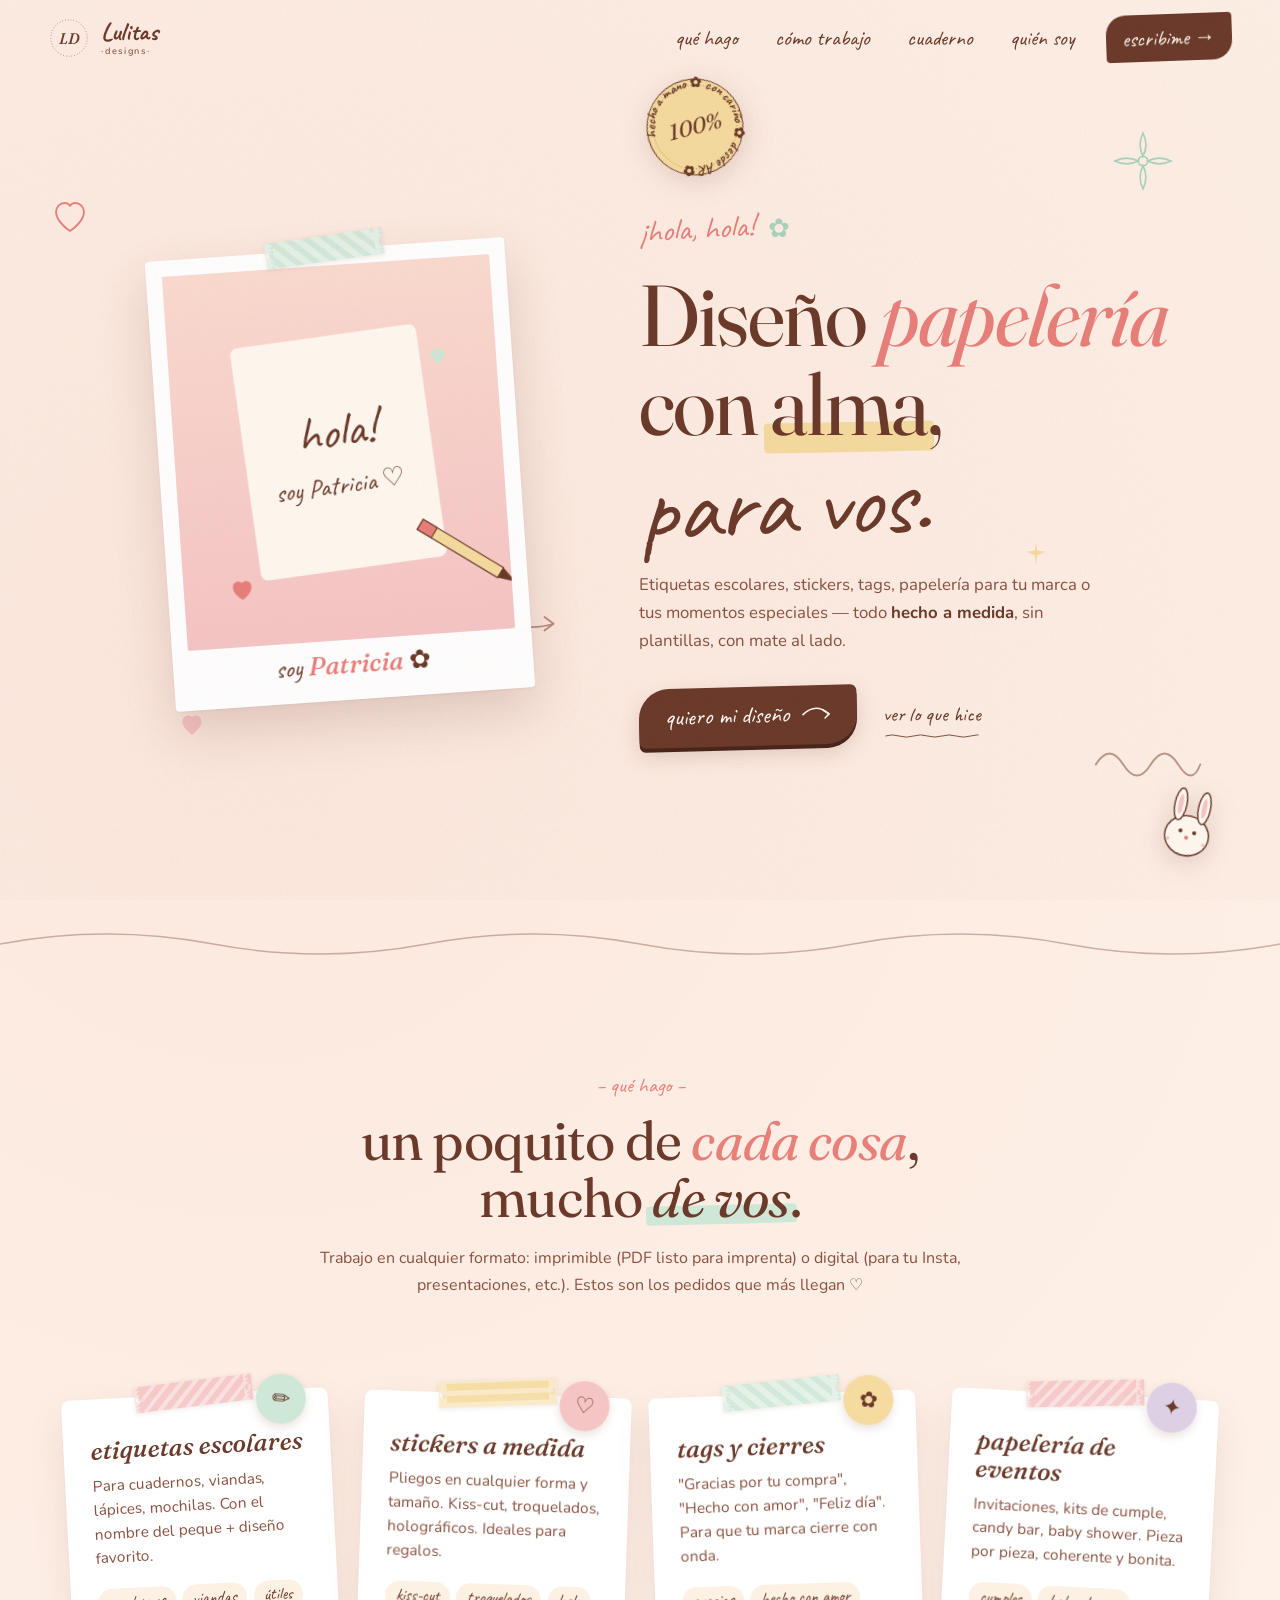
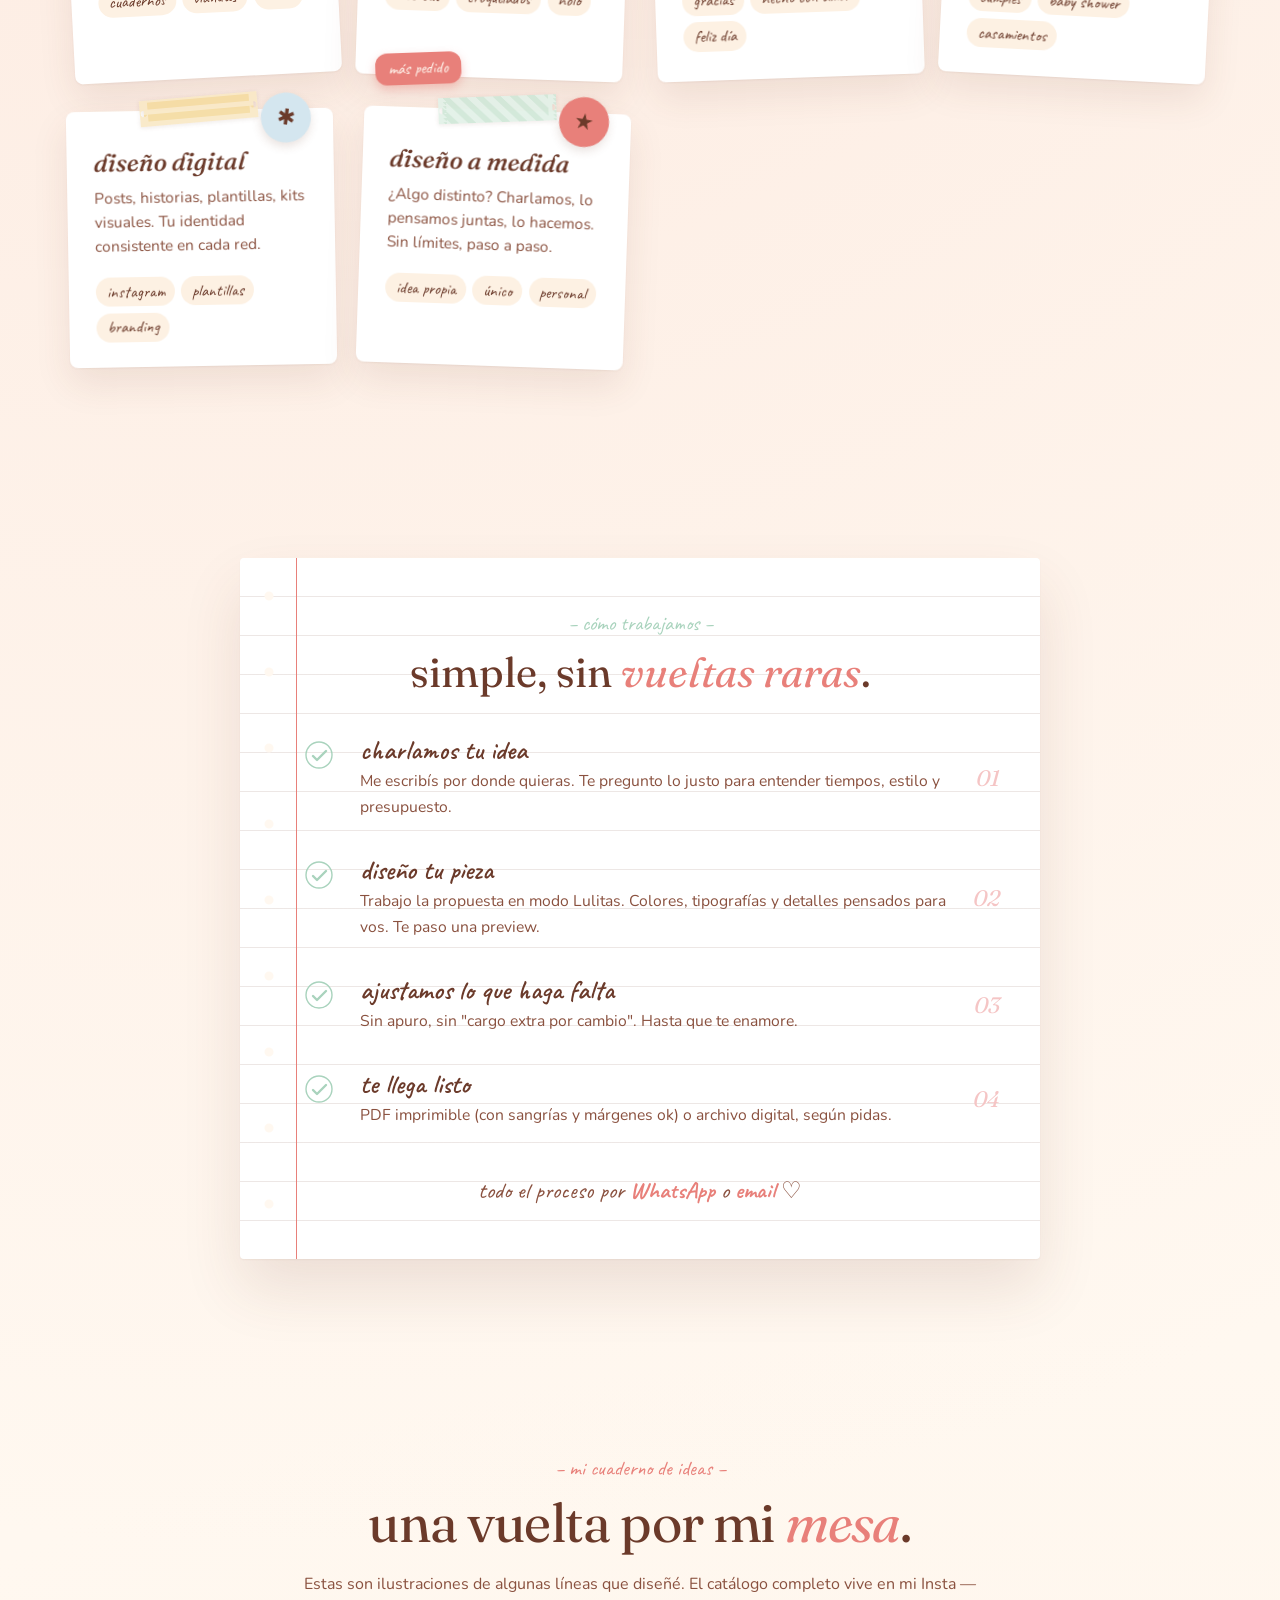
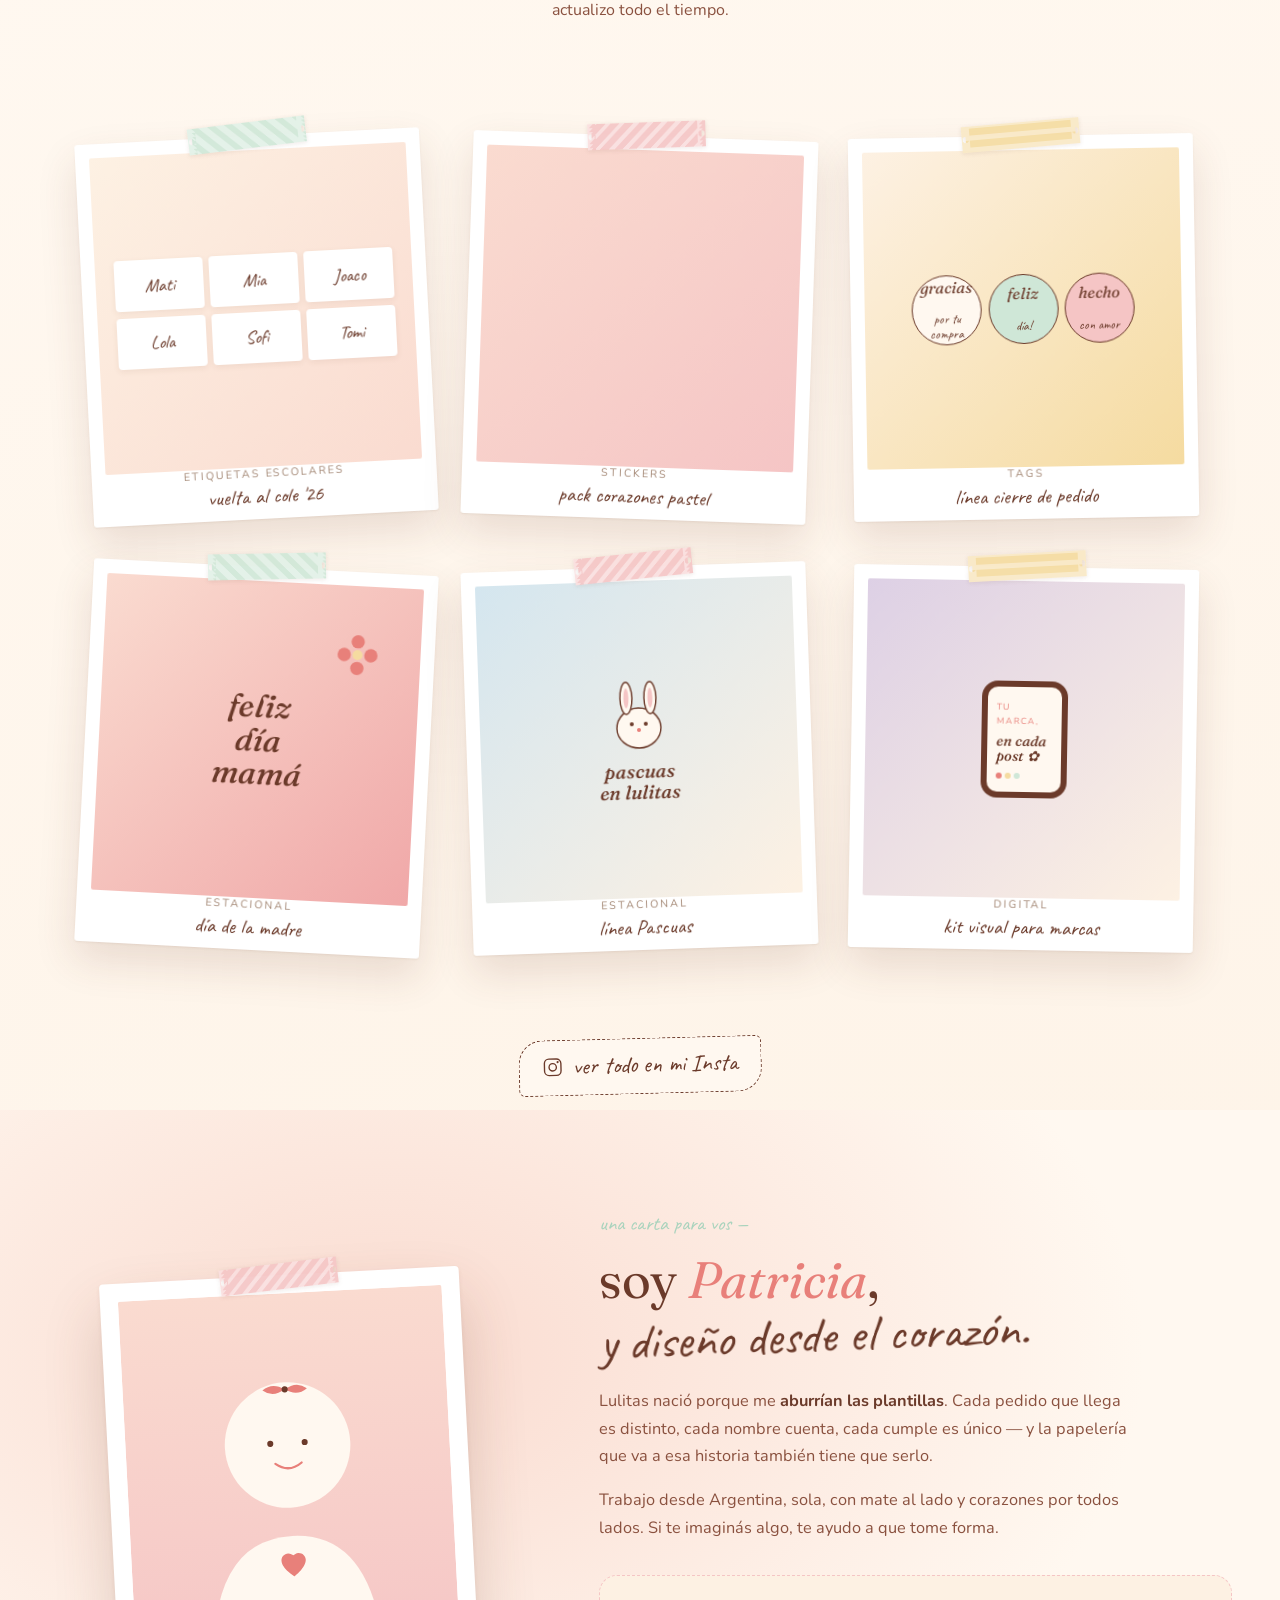
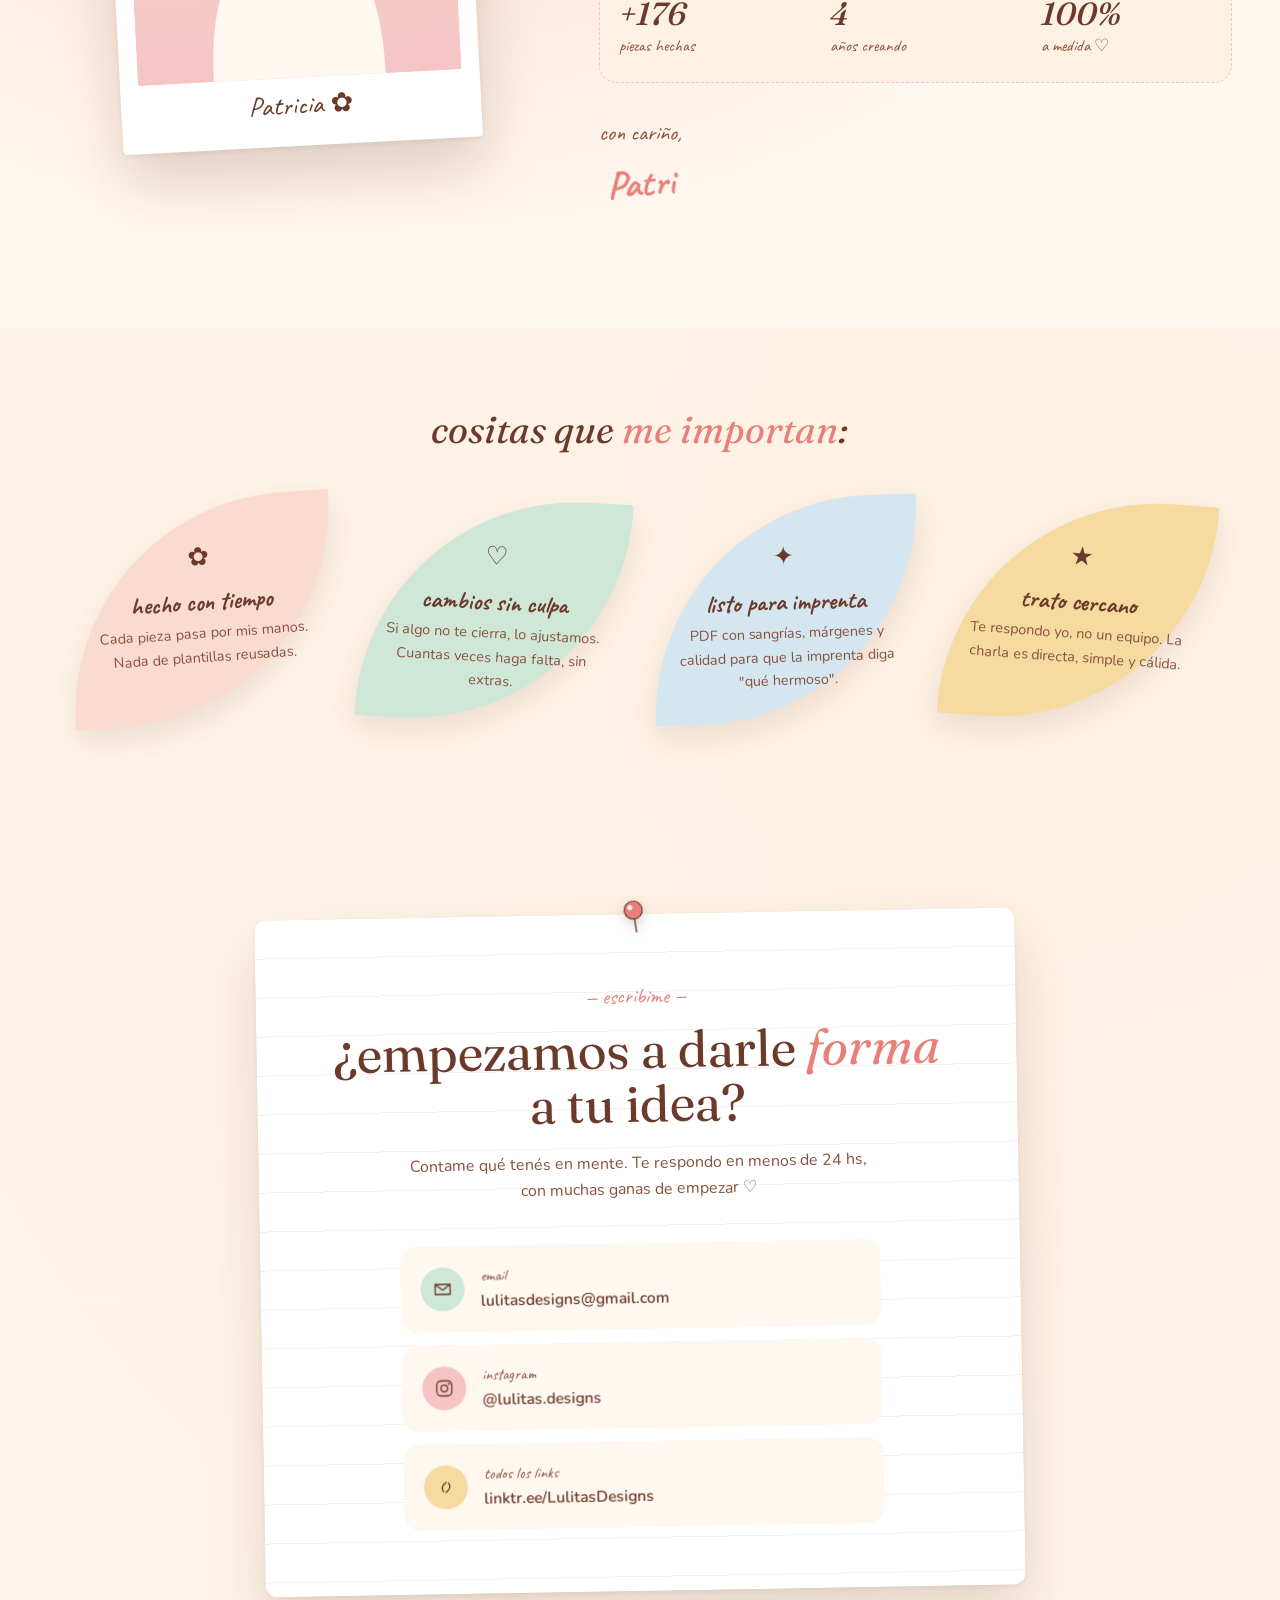
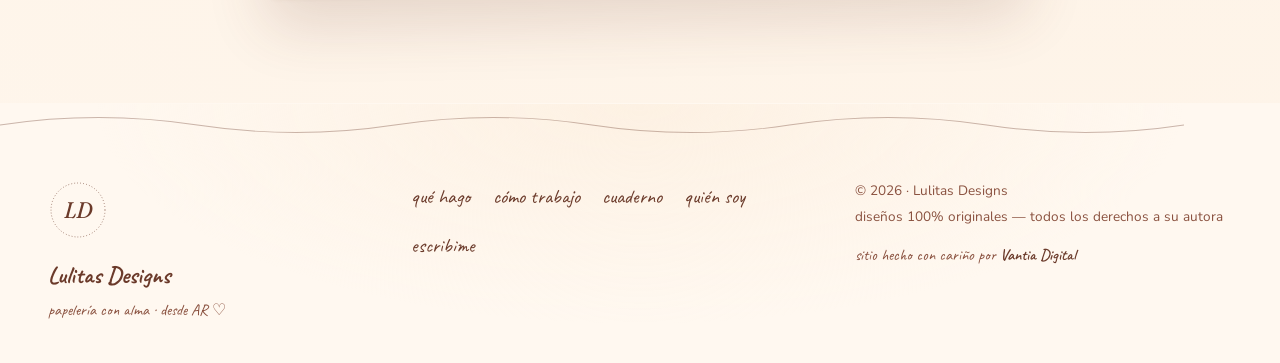
==== commit cbe5b8dc: "Rediseño total: estética scrapbook / papelería boutique Sale el "look agency" (tipos Inter/Manrope, " ====
--- a/index.html
+++ b/index.html
@@ -3,13 +3,13 @@
 <head>
   <meta charset="utf-8" />
   <meta name="viewport" content="width=device-width, initial-scale=1, viewport-fit=cover" />
-  <title>Lulitas Designs · Papelería que cuenta historias</title>
-  <meta name="description" content="Diseño de papelería imprimible y digital hecha a medida. Etiquetas escolares, stickers, tags y diseños personalizados con alma. Por Patricia, desde Argentina." />
-  <meta name="theme-color" content="#fcf6f0" />
+  <title>Lulitas Designs · Papelería con alma</title>
+  <meta name="description" content="Papelería imprimible y digital hecha a medida — etiquetas escolares, stickers, tags y diseños personalizados. Por Patricia, desde Argentina." />
+  <meta name="theme-color" content="#fff8f0" />
 
   <meta property="og:type" content="website" />
-  <meta property="og:title" content="Lulitas Designs · Papelería que cuenta historias" />
-  <meta property="og:description" content="Diseño de papelería imprimible y digital, hecha a medida con alma." />
+  <meta property="og:title" content="Lulitas Designs · Papelería con alma" />
+  <meta property="og:description" content="Papelería imprimible y digital, hecha a medida con cariño." />
   <meta property="og:locale" content="es_AR" />
 
   <link rel="icon" type="image/svg+xml" href="assets/images/favicon.svg" />
@@ -17,51 +17,47 @@
 
   <link rel="preconnect" href="https://fonts.googleapis.com" />
   <link rel="preconnect" href="https://fonts.gstatic.com" crossorigin />
-  <link rel="stylesheet" href="https://fonts.googleapis.com/css2?family=Fraunces:ital,opsz,wght@0,9..144,300;0,9..144,400;0,9..144,500;0,9..144,600;0,9..144,700;1,9..144,300;1,9..144,400;1,9..144,500;1,9..144,600&family=Manrope:wght@300;400;500;600;700&family=Caveat:wght@400;500;600;700&display=swap" />
-
-  <link rel="stylesheet" href="assets/css/main.css?v=1" />
-  <link rel="stylesheet" href="assets/css/animations.css?v=1" />
+  <link rel="stylesheet" href="https://fonts.googleapis.com/css2?family=Caveat:wght@400;500;600;700&family=Fraunces:ital,opsz,wght@0,9..144,400;0,9..144,500;1,9..144,400;1,9..144,500&family=Nunito:wght@300;400;500;600;700&display=swap" />
+
+  <link rel="stylesheet" href="assets/css/main.css?v=2" />
+  <link rel="stylesheet" href="assets/css/animations.css?v=2" />
 </head>
 <body>
-  <!-- ===== Texturas / decorados globales ===== -->
-  <div class="grain" aria-hidden="true"></div>
-  <div class="cursor" aria-hidden="true">
-    <div class="cursor-dot"></div>
-    <div class="cursor-ring"></div>
-  </div>
 
   <!-- ===== Loader ===== -->
   <div class="loader" id="loader" aria-hidden="true">
-    <svg class="loader-mark" viewBox="0 0 120 120" aria-hidden="true">
-      <circle cx="60" cy="60" r="54" fill="none" stroke="currentColor" stroke-width="1.2" stroke-dasharray="2 4" />
-      <text x="60" y="73" text-anchor="middle" font-family="Fraunces, serif" font-style="italic" font-size="48" fill="currentColor">LD</text>
-    </svg>
-    <span class="loader-text">Lulitas Designs</span>
+    <div class="loader-heart" aria-hidden="true">
+      <svg viewBox="0 0 64 64">
+        <path d="M32 56s-22-14-22-30c0-8 6-14 14-14 5 0 8 3 8 3s3-3 8-3c8 0 14 6 14 14 0 16-22 30-22 30z"
+              fill="#f5c5c5" stroke="#6b3a2a" stroke-width="1.4"/>
+        <text x="32" y="32" text-anchor="middle" font-family="Fraunces, serif" font-style="italic" font-size="14" fill="#6b3a2a">LD</text>
+      </svg>
+    </div>
+    <span class="loader-text">un momentito ♡</span>
   </div>
 
-  <!-- ===== Navbar ===== -->
+  <!-- ===== Navbar – tipo postal ===== -->
   <header class="nav" id="nav">
     <a href="#top" class="nav-brand" aria-label="Lulitas Designs — inicio">
-      <svg class="nav-monogram" viewBox="0 0 64 64" aria-hidden="true">
-        <circle cx="32" cy="32" r="29" fill="none" stroke="currentColor" stroke-width="1" />
-        <text x="32" y="40" text-anchor="middle" font-family="Fraunces, serif" font-style="italic" font-size="26" fill="currentColor">LD</text>
-      </svg>
-      <span class="nav-wordmark">
-        <em>Lulitas</em><span>Designs</span>
+      <span class="nav-stamp">
+        <svg viewBox="0 0 60 60" aria-hidden="true">
+          <circle cx="30" cy="30" r="26" fill="none" stroke="currentColor" stroke-width=".9" stroke-dasharray="1 3"/>
+          <text x="30" y="38" text-anchor="middle" font-family="Fraunces, serif" font-style="italic" font-weight="500" font-size="22" fill="currentColor">LD</text>
+        </svg>
+      </span>
+      <span class="nav-name">
+        <em>Lulitas</em>
+        <span>·Designs·</span>
       </span>
     </a>
 
     <nav class="nav-links" aria-label="Navegación principal">
-      <a href="#servicios">Servicios</a>
-      <a href="#proceso">Proceso</a>
-      <a href="#portfolio">Portfolio</a>
-      <a href="#sobre">Sobre mí</a>
+      <a href="#servicios">qué hago</a>
+      <a href="#proceso">cómo trabajo</a>
+      <a href="#portfolio">cuaderno</a>
+      <a href="#sobre">quién soy</a>
+      <a href="#contacto" class="nav-link-cta">escribime →</a>
     </nav>
-
-    <a href="#contacto" class="nav-cta">
-      <span>Pedir presupuesto</span>
-      <svg viewBox="0 0 24 24" aria-hidden="true"><path d="M5 12h14m-6-6 6 6-6 6" fill="none" stroke="currentColor" stroke-width="1.6" stroke-linecap="round" stroke-linejoin="round" /></svg>
-    </a>
 
     <button class="nav-burger" id="navBurger" aria-label="Abrir menú" aria-expanded="false">
       <span></span><span></span><span></span>
@@ -71,583 +67,682 @@
   <!-- ===== Mobile drawer ===== -->
   <div class="drawer" id="drawer" aria-hidden="true">
     <nav class="drawer-links">
-      <a href="#servicios">Servicios</a>
-      <a href="#proceso">Proceso</a>
-      <a href="#portfolio">Portfolio</a>
-      <a href="#sobre">Sobre mí</a>
-      <a href="#contacto" class="drawer-cta">Pedir presupuesto →</a>
+      <a href="#servicios">qué hago</a>
+      <a href="#proceso">cómo trabajo</a>
+      <a href="#portfolio">cuaderno</a>
+      <a href="#sobre">quién soy</a>
+      <a href="#contacto">escribime ♡</a>
     </nav>
     <div class="drawer-foot">
-      <a href="https://www.instagram.com/lulitas.designs/" target="_blank" rel="noopener">Instagram</a>
-      <a href="mailto:lulitasdesigns@gmail.com">Email</a>
+      <a href="https://www.instagram.com/lulitas.designs/" target="_blank" rel="noopener">@lulitas.designs</a>
+      <a href="mailto:lulitasdesigns@gmail.com">email</a>
     </div>
   </div>
 
   <main id="top">
 
     <!-- ============================================================ -->
-    <!-- HERO                                                          -->
-    <!-- ============================================================ -->
-    <section class="hero" id="hero">
-      <!-- Decorados SVG -->
-      <svg class="hero-deco hero-deco-1" viewBox="0 0 200 200" aria-hidden="true">
-        <g fill="none" stroke="currentColor" stroke-width="1" stroke-linecap="round">
-          <path d="M100 30 Q120 70 100 100 Q80 70 100 30Z" />
-          <path d="M70 60 Q90 80 100 100 Q90 80 70 60Z" />
-          <path d="M130 60 Q110 80 100 100 Q110 80 130 60Z" />
-          <circle cx="100" cy="100" r="8" />
+    <!-- HERO – Collage tipo carta                                      -->
+    <!-- ============================================================ -->
+    <section class="hero">
+      <!-- Doodles dispersos -->
+      <svg class="doodle doodle-flor-1" viewBox="0 0 60 60" aria-hidden="true">
+        <g fill="none" stroke="currentColor" stroke-width="1.4" stroke-linecap="round">
+          <circle cx="30" cy="30" r="4"/>
+          <path d="M30 6 Q35 16 30 26 Q25 16 30 6Z"/>
+          <path d="M54 30 Q44 35 34 30 Q44 25 54 30Z"/>
+          <path d="M30 54 Q35 44 30 34 Q25 44 30 54Z"/>
+          <path d="M6 30 Q16 35 26 30 Q16 25 6 30Z"/>
         </g>
       </svg>
-      <svg class="hero-deco hero-deco-2" viewBox="0 0 200 200" aria-hidden="true">
-        <g fill="none" stroke="currentColor" stroke-width="1">
-          <path d="M40 100 Q60 60 100 60 Q140 60 160 100 Q140 140 100 140 Q60 140 40 100Z" />
-          <path d="M60 100 Q80 80 100 80 Q120 80 140 100" />
-        </g>
+      <svg class="doodle doodle-heart-1" viewBox="0 0 30 30" aria-hidden="true">
+        <path d="M15 26s-11-7-11-15c0-4 3-7 7-7 2.5 0 4 2 4 2s1.5-2 4-2c4 0 7 3 7 7 0 8-11 15-11 15z"
+              fill="none" stroke="currentColor" stroke-width="1.5"/>
       </svg>
-      <svg class="hero-deco hero-deco-3 sparkle" viewBox="0 0 24 24" aria-hidden="true">
-        <path d="M12 2 L13 10 L21 12 L13 14 L12 22 L11 14 L3 12 L11 10 Z" fill="currentColor"/>
+      <svg class="doodle doodle-heart-2" viewBox="0 0 30 30" aria-hidden="true">
+        <path d="M15 26s-11-7-11-15c0-4 3-7 7-7 2.5 0 4 2 4 2s1.5-2 4-2c4 0 7 3 7 7 0 8-11 15-11 15z"
+              fill="currentColor"/>
       </svg>
-      <svg class="hero-deco hero-deco-4 sparkle" viewBox="0 0 24 24" aria-hidden="true">
-        <path d="M12 2 L13 10 L21 12 L13 14 L12 22 L11 14 L3 12 L11 10 Z" fill="currentColor"/>
+      <svg class="doodle doodle-star-1" viewBox="0 0 24 24" aria-hidden="true">
+        <path d="M12 2 L13 9 L20 10 L13 13 L12 22 L11 13 L4 10 L11 9 Z" fill="currentColor"/>
       </svg>
-      <svg class="hero-deco hero-deco-5 sparkle" viewBox="0 0 24 24" aria-hidden="true">
-        <path d="M12 2 L13 10 L21 12 L13 14 L12 22 L11 14 L3 12 L11 10 Z" fill="currentColor"/>
+      <svg class="doodle doodle-swirl-1" viewBox="0 0 80 40" aria-hidden="true">
+        <path d="M2 20 Q12 4 22 20 Q32 36 42 20 Q52 4 62 20 Q72 36 78 20" fill="none" stroke="currentColor" stroke-width="1.4" stroke-linecap="round"/>
       </svg>
-
-      <!-- Floating monograma -->
-      <div class="hero-monogram" data-parallax="0.18">
-        <svg viewBox="0 0 220 220" aria-hidden="true">
+      <svg class="doodle doodle-arrow" viewBox="0 0 80 60" aria-hidden="true">
+        <path d="M4 14 Q20 50 60 38" fill="none" stroke="currentColor" stroke-width="1.6" stroke-linecap="round"/>
+        <path d="M52 32 L60 38 L52 44" fill="none" stroke="currentColor" stroke-width="1.6" stroke-linecap="round" stroke-linejoin="round"/>
+      </svg>
+
+      <div class="hero-collage">
+
+        <!-- Polaroid izquierdo -->
+        <div class="hero-polaroid">
+          <span class="washi washi-mint" aria-hidden="true"></span>
+          <div class="polaroid-image">
+            <svg viewBox="0 0 280 320" aria-hidden="true">
+              <defs>
+                <linearGradient id="pol1" x1="0" y1="0" x2="0" y2="1">
+                  <stop offset="0%" stop-color="#fadbd0"/>
+                  <stop offset="100%" stop-color="#f5c5c5"/>
+                </linearGradient>
+              </defs>
+              <rect width="280" height="320" fill="url(#pol1)"/>
+              <!-- escena: mesa de trabajo -->
+              <!-- papel grande -->
+              <rect x="60" y="60" width="160" height="200" rx="6" fill="#fff8f0" transform="rotate(-4 140 160)"/>
+              <!-- letras a mano -->
+              <text x="140" y="155" text-anchor="middle" font-family="Caveat, cursive" font-size="42" fill="#6b3a2a" transform="rotate(-4 140 155)">hola!</text>
+              <text x="140" y="195" text-anchor="middle" font-family="Caveat, cursive" font-size="22" fill="#6b3a2a" transform="rotate(-4 140 195)">soy Patricia ♡</text>
+              <!-- lápiz -->
+              <g transform="rotate(35 220 240)">
+                <rect x="200" y="232" width="80" height="10" fill="#f5dba0" stroke="#6b3a2a" stroke-width="1"/>
+                <polygon points="280,232 295,237 280,242" fill="#6b3a2a"/>
+                <rect x="200" y="232" width="14" height="10" fill="#e8807a" stroke="#6b3a2a" stroke-width="1"/>
+              </g>
+              <!-- corazoncitos -->
+              <path d="M50 280s-8-5-8-11c0-3 2-5 5-5 1.5 0 2.5 1 3 1.5.5-.5 1.5-1.5 3-1.5 3 0 5 2 5 5 0 6-8 11-8 11z" fill="#e8807a"/>
+              <path d="M230 90s-6-4-6-8c0-2 1.5-4 4-4 1 0 2 .8 2 1.2.5-.4 1.5-1.2 2.5-1.2 2.5 0 4 2 4 4 0 4-6 8-6 8z" fill="#cfe7d7"/>
+            </svg>
+          </div>
+          <span class="polaroid-caption">soy <em>Patricia</em> ✿</span>
+        </div>
+
+        <!-- Carta a la derecha -->
+        <div class="hero-letter">
+          <p class="hero-hi">
+            <span class="hi-hand">¡hola, hola!</span>
+            <span class="hi-icon">✿</span>
+          </p>
+          <h1 class="hero-title">
+            Diseño <em>papelería</em><br/>
+            con <span class="hero-underline">alma</span>,<br/>
+            <span class="script">para vos.</span>
+          </h1>
+          <p class="hero-text">
+            Etiquetas escolares, stickers, tags, papelería para
+            tu marca o tus momentos especiales — todo
+            <strong>hecho a medida</strong>, sin plantillas, con
+            mate al lado.
+          </p>
+
+          <div class="hero-actions">
+            <a href="#contacto" class="btn-soft">
+              quiero mi diseño
+              <svg viewBox="0 0 30 18" aria-hidden="true">
+                <path d="M2 9 Q15 -3 28 9" fill="none" stroke="currentColor" stroke-width="1.6" stroke-linecap="round"/>
+                <path d="M22 5 L28 9 L24 13" fill="none" stroke="currentColor" stroke-width="1.6" stroke-linecap="round" stroke-linejoin="round"/>
+              </svg>
+            </a>
+            <a href="#portfolio" class="link-doodle">ver lo que hice</a>
+          </div>
+        </div>
+      </div>
+
+      <!-- Stickers pegados a la sección -->
+      <span class="sticker sticker-bunny" aria-hidden="true">
+        <svg viewBox="0 0 80 80">
+          <ellipse cx="40" cy="52" rx="22" ry="20" fill="#fff8f0" stroke="#6b3a2a" stroke-width="1.4"/>
+          <ellipse cx="28" cy="22" rx="6" ry="16" fill="#fff8f0" stroke="#6b3a2a" stroke-width="1.4"/>
+          <ellipse cx="52" cy="22" rx="6" ry="16" fill="#fff8f0" stroke="#6b3a2a" stroke-width="1.4"/>
+          <ellipse cx="28" cy="22" rx="2.5" ry="10" fill="#f5c5c5"/>
+          <ellipse cx="52" cy="22" rx="2.5" ry="10" fill="#f5c5c5"/>
+          <circle cx="33" cy="48" r="2" fill="#6b3a2a"/>
+          <circle cx="47" cy="48" r="2" fill="#6b3a2a"/>
+          <circle cx="40" cy="54" r="2" fill="#e8807a"/>
+          <circle cx="22" cy="58" r="1.8" fill="#f5c5c5"/>
+          <circle cx="58" cy="58" r="1.8" fill="#f5c5c5"/>
+        </svg>
+      </span>
+
+      <span class="badge-round badge-handmade" aria-hidden="true">
+        <svg viewBox="0 0 110 110">
           <defs>
-            <radialGradient id="mg" cx="50%" cy="40%" r="60%">
-              <stop offset="0%" stop-color="#fde7dc" />
-              <stop offset="100%" stop-color="#f6c8b6" />
-            </radialGradient>
+            <path id="circletext" d="M55 55 m-40 0 a40 40 0 1 1 80 0 a40 40 0 1 1 -80 0"/>
           </defs>
-          <circle cx="110" cy="110" r="100" fill="url(#mg)" />
-          <circle cx="110" cy="110" r="100" fill="none" stroke="#5e3023" stroke-width="0.8" stroke-dasharray="1 5" />
-          <text x="110" y="135" text-anchor="middle" font-family="Fraunces, serif" font-style="italic" font-weight="500" font-size="92" fill="#5e3023">LD</text>
-          <g stroke="#5e3023" stroke-width="1" fill="none" stroke-linecap="round">
-            <path d="M55 60 Q70 50 85 60" />
-            <path d="M135 60 Q150 50 165 60" />
-            <circle cx="55" cy="60" r="3" fill="#e8a6a0" stroke="none"/>
-            <circle cx="165" cy="60" r="3" fill="#e8a6a0" stroke="none"/>
-          </g>
+          <circle cx="55" cy="55" r="48" fill="#f5dba0" stroke="#6b3a2a" stroke-width="1"/>
+          <circle cx="55" cy="55" r="42" fill="none" stroke="#6b3a2a" stroke-width=".5" stroke-dasharray="1 2"/>
+          <text font-family="Caveat, cursive" font-size="14" fill="#6b3a2a" font-weight="700">
+            <textPath href="#circletext" startOffset="0">hecho a mano ✿ con cariño ✿ desde AR ✿ </textPath>
+          </text>
+          <text x="55" y="62" text-anchor="middle" font-family="Fraunces, serif" font-style="italic" font-size="22" fill="#6b3a2a">100%</text>
         </svg>
-      </div>
-
-      <div class="hero-inner">
-        <p class="eyebrow reveal" data-reveal>
-          <span class="eyebrow-dot"></span>
-          Papelería imprimible &amp; digital — Argentina
+      </span>
+    </section>
+
+    <!-- ===== Divisor ondulado ===== -->
+    <svg class="divider divider-wave" viewBox="0 0 1200 40" preserveAspectRatio="none" aria-hidden="true">
+      <path d="M0 20 Q100 0 200 20 T400 20 T600 20 T800 20 T1000 20 T1200 20"
+            fill="none" stroke="#6b3a2a" stroke-width="1.4" stroke-linecap="round" stroke-dasharray="0"/>
+    </svg>
+
+    <!-- ============================================================ -->
+    <!-- SERVICIOS — etiquetas pegadas al fondo                        -->
+    <!-- ============================================================ -->
+    <section class="services" id="servicios">
+
+      <header class="page-head">
+        <p class="page-eyebrow">– qué hago –</p>
+        <h2 class="page-title">
+          un poquito de <em>cada cosa</em>,<br/>
+          mucho <span class="hl">de vos</span>.
+        </h2>
+        <p class="page-sub">
+          Trabajo en cualquier formato: imprimible (PDF listo para
+          imprenta) o digital (para tu Insta, presentaciones, etc.).
+          Estos son los pedidos que más llegan ♡
         </p>
-
-        <h1 class="hero-title">
-          <span class="line reveal" data-reveal data-delay="80">Diseño que le da</span>
-          <span class="line reveal" data-reveal data-delay="180"><em class="serif-italic">forma</em> a tus</span>
-          <span class="line reveal" data-reveal data-delay="280">ideas más bonitas.</span>
-        </h1>
-
-        <p class="hero-sub reveal" data-reveal data-delay="420">
-          Soy <strong>Patricia</strong>, diseñadora detrás de Lulitas. Creo papelería pensada,
-          cálida y lista para imprimir o usar en digital — desde etiquetas escolares
-          hasta proyectos a medida.
+      </header>
+
+      <div class="tags-wall">
+
+        <article class="tag-card tag-1" data-tilt="-3">
+          <span class="washi washi-pink" aria-hidden="true"></span>
+          <span class="tag-sticker" style="--c:#cfe7d7">✏︎</span>
+          <h3>etiquetas escolares</h3>
+          <p>Para cuadernos, viandas, lápices, mochilas. Con el nombre del peque + diseño favorito.</p>
+          <ul class="tag-list">
+            <li>cuadernos</li><li>viandas</li><li>útiles</li>
+          </ul>
+        </article>
+
+        <article class="tag-card tag-2" data-tilt="2">
+          <span class="washi washi-butter" aria-hidden="true"></span>
+          <span class="tag-sticker" style="--c:#f5c5c5">♡</span>
+          <h3>stickers a medida</h3>
+          <p>Pliegos en cualquier forma y tamaño. Kiss-cut, troquelados, holográficos. Ideales para regalos.</p>
+          <ul class="tag-list">
+            <li>kiss-cut</li><li>troquelados</li><li>holo</li>
+          </ul>
+          <span class="badge-mini">más pedido</span>
+        </article>
+
+        <article class="tag-card tag-3" data-tilt="-2">
+          <span class="washi washi-mint" aria-hidden="true"></span>
+          <span class="tag-sticker" style="--c:#f5dba0">✿</span>
+          <h3>tags y cierres</h3>
+          <p>"Gracias por tu compra", "Hecho con amor", "Feliz día". Para que tu marca cierre con onda.</p>
+          <ul class="tag-list">
+            <li>gracias</li><li>hecho con amor</li><li>feliz día</li>
+          </ul>
+        </article>
+
+        <article class="tag-card tag-4" data-tilt="3">
+          <span class="washi washi-pink" aria-hidden="true"></span>
+          <span class="tag-sticker" style="--c:#ddd0e5">✦</span>
+          <h3>papelería de eventos</h3>
+          <p>Invitaciones, kits de cumple, candy bar, baby shower. Pieza por pieza, coherente y bonita.</p>
+          <ul class="tag-list">
+            <li>cumples</li><li>baby shower</li><li>casamientos</li>
+          </ul>
+        </article>
+
+        <article class="tag-card tag-5" data-tilt="-1">
+          <span class="washi washi-butter" aria-hidden="true"></span>
+          <span class="tag-sticker" style="--c:#d4e6ef">✱</span>
+          <h3>diseño digital</h3>
+          <p>Posts, historias, plantillas, kits visuales. Tu identidad consistente en cada red.</p>
+          <ul class="tag-list">
+            <li>instagram</li><li>plantillas</li><li>branding</li>
+          </ul>
+        </article>
+
+        <article class="tag-card tag-6" data-tilt="2">
+          <span class="washi washi-mint" aria-hidden="true"></span>
+          <span class="tag-sticker" style="--c:#e8807a">★</span>
+          <h3>diseño a medida</h3>
+          <p>¿Algo distinto? Charlamos, lo pensamos juntas, lo hacemos. Sin límites, paso a paso.</p>
+          <ul class="tag-list">
+            <li>idea propia</li><li>único</li><li>personal</li>
+          </ul>
+        </article>
+
+      </div>
+    </section>
+
+    <!-- ============================================================ -->
+    <!-- PROCESO — checklist en papel rayado                            -->
+    <!-- ============================================================ -->
+    <section class="process" id="proceso">
+      <div class="notebook">
+
+        <header class="notebook-head">
+          <p class="page-eyebrow alt">– cómo trabajamos –</p>
+          <h2 class="notebook-title">
+            simple, sin <em>vueltas raras</em>.
+          </h2>
+        </header>
+
+        <ol class="checklist">
+          <li class="check-item">
+            <span class="check-tick" aria-hidden="true">
+              <svg viewBox="0 0 30 30">
+                <circle cx="15" cy="15" r="13" fill="none" stroke="currentColor" stroke-width="1.4"/>
+                <path d="M9 16 L13 20 L22 11" fill="none" stroke="currentColor" stroke-width="2.4" stroke-linecap="round" stroke-linejoin="round"/>
+              </svg>
+            </span>
+            <div>
+              <h3>charlamos tu idea</h3>
+              <p>Me escribís por donde quieras. Te pregunto lo justo para entender tiempos, estilo y presupuesto.</p>
+            </div>
+            <span class="check-num">01</span>
+          </li>
+
+          <li class="check-item">
+            <span class="check-tick" aria-hidden="true">
+              <svg viewBox="0 0 30 30">
+                <circle cx="15" cy="15" r="13" fill="none" stroke="currentColor" stroke-width="1.4"/>
+                <path d="M9 16 L13 20 L22 11" fill="none" stroke="currentColor" stroke-width="2.4" stroke-linecap="round" stroke-linejoin="round"/>
+              </svg>
+            </span>
+            <div>
+              <h3>diseño tu pieza</h3>
+              <p>Trabajo la propuesta en modo Lulitas. Colores, tipografías y detalles pensados para vos. Te paso una preview.</p>
+            </div>
+            <span class="check-num">02</span>
+          </li>
+
+          <li class="check-item">
+            <span class="check-tick" aria-hidden="true">
+              <svg viewBox="0 0 30 30">
+                <circle cx="15" cy="15" r="13" fill="none" stroke="currentColor" stroke-width="1.4"/>
+                <path d="M9 16 L13 20 L22 11" fill="none" stroke="currentColor" stroke-width="2.4" stroke-linecap="round" stroke-linejoin="round"/>
+              </svg>
+            </span>
+            <div>
+              <h3>ajustamos lo que haga falta</h3>
+              <p>Sin apuro, sin "cargo extra por cambio". Hasta que te enamore.</p>
+            </div>
+            <span class="check-num">03</span>
+          </li>
+
+          <li class="check-item">
+            <span class="check-tick" aria-hidden="true">
+              <svg viewBox="0 0 30 30">
+                <circle cx="15" cy="15" r="13" fill="none" stroke="currentColor" stroke-width="1.4"/>
+                <path d="M9 16 L13 20 L22 11" fill="none" stroke="currentColor" stroke-width="2.4" stroke-linecap="round" stroke-linejoin="round"/>
+              </svg>
+            </span>
+            <div>
+              <h3>te llega listo</h3>
+              <p>PDF imprimible (con sangrías y márgenes ok) o archivo digital, según pidas.</p>
+            </div>
+            <span class="check-num">04</span>
+          </li>
+        </ol>
+
+        <p class="notebook-foot">
+          <span>todo el proceso por <strong>WhatsApp</strong> o <strong>email</strong> ♡</span>
         </p>
-
-        <div class="hero-ctas reveal" data-reveal data-delay="540">
-          <a href="#contacto" class="btn btn-primary">
-            <span>Empezar mi pedido</span>
-            <svg viewBox="0 0 24 24" aria-hidden="true"><path d="M5 12h14m-6-6 6 6-6 6" fill="none" stroke="currentColor" stroke-width="1.8" stroke-linecap="round" stroke-linejoin="round" /></svg>
-          </a>
-          <a href="#portfolio" class="btn btn-ghost">
-            Ver mis diseños
-          </a>
-        </div>
-
-        <ul class="hero-meta reveal" data-reveal data-delay="660">
-          <li><strong>+176</strong> piezas publicadas</li>
-          <li><strong>100%</strong> a medida</li>
-          <li><strong>Envío</strong> en PDF imprimible</li>
-        </ul>
-      </div>
-
-      <a href="#servicios" class="hero-scroll" aria-label="Ver servicios">
-        <span class="hero-scroll-label">Scrollear</span>
-        <span class="hero-scroll-line"></span>
+      </div>
+    </section>
+
+    <!-- ============================================================ -->
+    <!-- PORTFOLIO — muro de polaroids                                  -->
+    <!-- ============================================================ -->
+    <section class="portfolio" id="portfolio">
+      <header class="page-head">
+        <p class="page-eyebrow">– mi cuaderno de ideas –</p>
+        <h2 class="page-title">
+          una vuelta por mi <em>mesa</em>.
+        </h2>
+        <p class="page-sub">
+          Estas son ilustraciones de algunas líneas que diseñé. El catálogo
+          completo vive en mi Insta — actualizo todo el tiempo.
+        </p>
+      </header>
+
+      <div class="board">
+
+        <figure class="polaroid pol-1" data-rot="-3">
+          <span class="washi washi-mint" aria-hidden="true"></span>
+          <div class="polaroid-image" data-art="escolares">
+            <div class="art-escolares">
+              <span>Mati</span><span>Mia</span><span>Joaco</span>
+              <span>Lola</span><span>Sofi</span><span>Tomi</span>
+            </div>
+          </div>
+          <figcaption>
+            <span>etiquetas escolares</span>
+            <em>vuelta al cole '26</em>
+          </figcaption>
+        </figure>
+
+        <figure class="polaroid pol-2" data-rot="2">
+          <span class="washi washi-pink" aria-hidden="true"></span>
+          <div class="polaroid-image" data-art="stickers">
+            <div class="art-hearts">
+              <span class="h" style="--c:#f5c5c5"></span>
+              <span class="h" style="--c:#cfe7d7"></span>
+              <span class="h" style="--c:#f5dba0"></span>
+              <span class="h" style="--c:#d4e6ef"></span>
+              <span class="h" style="--c:#ddd0e5"></span>
+              <span class="h" style="--c:#e8807a"></span>
+              <span class="h" style="--c:#cfe7d7"></span>
+              <span class="h" style="--c:#f5dba0"></span>
+              <span class="h" style="--c:#f5c5c5"></span>
+            </div>
+          </div>
+          <figcaption>
+            <span>stickers</span>
+            <em>pack corazones pastel</em>
+          </figcaption>
+        </figure>
+
+        <figure class="polaroid pol-3" data-rot="-1">
+          <span class="washi washi-butter" aria-hidden="true"></span>
+          <div class="polaroid-image" data-art="tags">
+            <div class="art-tags">
+              <span class="tag-circ" style="--c:#fff8f0">
+                <em>gracias</em><br/>por tu compra
+              </span>
+              <span class="tag-circ" style="--c:#cfe7d7">
+                <em>feliz</em><br/>día!
+              </span>
+              <span class="tag-circ" style="--c:#f5c5c5">
+                <em>hecho</em><br/>con amor
+              </span>
+            </div>
+          </div>
+          <figcaption>
+            <span>tags</span>
+            <em>línea cierre de pedido</em>
+          </figcaption>
+        </figure>
+
+        <figure class="polaroid pol-4" data-rot="3">
+          <span class="washi washi-mint" aria-hidden="true"></span>
+          <div class="polaroid-image" data-art="mama">
+            <div class="art-mama">
+              <h4>feliz<br/>día<br/>mamá</h4>
+              <span class="flor-svg" aria-hidden="true">
+                <svg viewBox="0 0 60 60">
+                  <g fill="#e8807a">
+                    <circle cx="30" cy="14" r="8"/>
+                    <circle cx="46" cy="30" r="8"/>
+                    <circle cx="30" cy="46" r="8"/>
+                    <circle cx="14" cy="30" r="8"/>
+                  </g>
+                  <circle cx="30" cy="30" r="6" fill="#f5dba0"/>
+                </svg>
+              </span>
+            </div>
+          </div>
+          <figcaption>
+            <span>estacional</span>
+            <em>día de la madre</em>
+          </figcaption>
+        </figure>
+
+        <figure class="polaroid pol-5" data-rot="-2">
+          <span class="washi washi-pink" aria-hidden="true"></span>
+          <div class="polaroid-image" data-art="pascuas">
+            <div class="art-pascuas">
+              <svg viewBox="0 0 80 80" class="bunny-svg" aria-hidden="true">
+                <ellipse cx="40" cy="52" rx="22" ry="20" fill="#fff8f0" stroke="#6b3a2a" stroke-width="1.4"/>
+                <ellipse cx="28" cy="22" rx="6" ry="16" fill="#fff8f0" stroke="#6b3a2a" stroke-width="1.4"/>
+                <ellipse cx="52" cy="22" rx="6" ry="16" fill="#fff8f0" stroke="#6b3a2a" stroke-width="1.4"/>
+                <ellipse cx="28" cy="22" rx="2.5" ry="10" fill="#f5c5c5"/>
+                <ellipse cx="52" cy="22" rx="2.5" ry="10" fill="#f5c5c5"/>
+                <circle cx="33" cy="48" r="2" fill="#6b3a2a"/>
+                <circle cx="47" cy="48" r="2" fill="#6b3a2a"/>
+                <circle cx="40" cy="54" r="2" fill="#e8807a"/>
+              </svg>
+              <h4>pascuas<br/>en lulitas</h4>
+            </div>
+          </div>
+          <figcaption>
+            <span>estacional</span>
+            <em>línea Pascuas</em>
+          </figcaption>
+        </figure>
+
+        <figure class="polaroid pol-6" data-rot="1">
+          <span class="washi washi-butter" aria-hidden="true"></span>
+          <div class="polaroid-image" data-art="digital">
+            <div class="art-digital">
+              <span class="phone">
+                <span class="phone-screen">
+                  <em>tu marca,</em>
+                  <strong>en cada<br/>post ✿</strong>
+                  <span class="phone-dots">
+                    <i style="--c:#e8807a"></i>
+                    <i style="--c:#f5dba0"></i>
+                    <i style="--c:#cfe7d7"></i>
+                  </span>
+                </span>
+              </span>
+            </div>
+          </div>
+          <figcaption>
+            <span>digital</span>
+            <em>kit visual para marcas</em>
+          </figcaption>
+        </figure>
+      </div>
+
+      <a href="https://www.instagram.com/lulitas.designs/" target="_blank" rel="noopener" class="ig-cta">
+        <svg viewBox="0 0 24 24" aria-hidden="true">
+          <rect x="3" y="3" width="18" height="18" rx="5" fill="none" stroke="currentColor" stroke-width="1.5"/>
+          <circle cx="12" cy="12" r="4" fill="none" stroke="currentColor" stroke-width="1.5"/>
+          <circle cx="17.5" cy="6.5" r="1.2" fill="currentColor"/>
+        </svg>
+        ver todo en mi Insta
       </a>
     </section>
 
     <!-- ============================================================ -->
-    <!-- MARQUEE                                                       -->
-    <!-- ============================================================ -->
-    <section class="marquee" aria-hidden="true">
-      <div class="marquee-track">
-        <span>Etiquetas escolares</span><span class="mq-dot">✦</span>
-        <span>Stickers personalizados</span><span class="mq-dot">✦</span>
-        <span>Tags &amp; cierres de pedido</span><span class="mq-dot">✦</span>
-        <span>Papelería de eventos</span><span class="mq-dot">✦</span>
-        <span>Diseño digital a medida</span><span class="mq-dot">✦</span>
-        <span>Imprimibles que enamoran</span><span class="mq-dot">✦</span>
-        <!-- duplicado para loop -->
-        <span>Etiquetas escolares</span><span class="mq-dot">✦</span>
-        <span>Stickers personalizados</span><span class="mq-dot">✦</span>
-        <span>Tags &amp; cierres de pedido</span><span class="mq-dot">✦</span>
-        <span>Papelería de eventos</span><span class="mq-dot">✦</span>
-        <span>Diseño digital a medida</span><span class="mq-dot">✦</span>
-        <span>Imprimibles que enamoran</span><span class="mq-dot">✦</span>
-      </div>
-    </section>
-
-    <!-- ============================================================ -->
-    <!-- SERVICIOS                                                     -->
-    <!-- ============================================================ -->
-    <section class="services" id="servicios">
-      <header class="section-head">
-        <p class="eyebrow reveal" data-reveal><span class="eyebrow-dot"></span>Servicios</p>
-        <h2 class="section-title reveal" data-reveal data-delay="120">
-          Cada pieza es una <em class="serif-italic">pequeña historia</em><br/>
-          pensada para tu marca o para vos.
-        </h2>
-      </header>
-
-      <div class="service-grid">
-
-        <article class="service-card reveal" data-reveal data-delay="100">
-          <div class="service-ico" aria-hidden="true">
-            <svg viewBox="0 0 40 40">
-              <rect x="5" y="9" width="30" height="22" rx="3" fill="none" stroke="currentColor" stroke-width="1.4"/>
-              <path d="M5 15h30M11 22h10M11 26h6" fill="none" stroke="currentColor" stroke-width="1.4" stroke-linecap="round"/>
-            </svg>
-          </div>
-          <h3>Etiquetas escolares</h3>
-          <p>Personalizadas con el nombre del peque y todos los detalles que necesite. Para cuadernos, lápices, viandas y mochilas.</p>
-          <ul class="service-tags">
-            <li>Cuadernos</li><li>Útiles</li><li>Viandas</li>
-          </ul>
-        </article>
-
-        <article class="service-card service-card-feature reveal" data-reveal data-delay="180">
-          <div class="service-ico" aria-hidden="true">
-            <svg viewBox="0 0 40 40">
-              <path d="M20 6 L24 16 L34 17 L26 24 L29 34 L20 28 L11 34 L14 24 L6 17 L16 16 Z" fill="none" stroke="currentColor" stroke-width="1.4" stroke-linejoin="round"/>
-            </svg>
-          </div>
-          <span class="service-flag">Más pedido</span>
-          <h3>Stickers a medida</h3>
-          <p>Hojas de stickers troquelados o en kiss-cut, en cualquier forma y tamaño. Ideales para regalos, packaging o decoración.</p>
-          <ul class="service-tags">
-            <li>Troquelados</li><li>Kiss-cut</li><li>Holográficos</li>
-          </ul>
-        </article>
-
-        <article class="service-card reveal" data-reveal data-delay="260">
-          <div class="service-ico" aria-hidden="true">
-            <svg viewBox="0 0 40 40">
-              <path d="M8 8 L24 8 L32 16 L32 32 L8 32 Z" fill="none" stroke="currentColor" stroke-width="1.4" stroke-linejoin="round"/>
-              <circle cx="14" cy="18" r="2" fill="currentColor"/>
-              <path d="M11 26 L29 26" stroke="currentColor" stroke-width="1.4" stroke-linecap="round"/>
-            </svg>
-          </div>
-          <h3>Tags &amp; cierres</h3>
-          <p>“Gracias por tu compra”, “Hecho con amor”, “Feliz día” y todas las frases que tu marca necesita para cerrar pedidos con onda.</p>
-          <ul class="service-tags">
-            <li>Gracias</li><li>Feliz día</li><li>Hecho con amor</li>
-          </ul>
-        </article>
-
-        <article class="service-card reveal" data-reveal data-delay="100">
-          <div class="service-ico" aria-hidden="true">
-            <svg viewBox="0 0 40 40">
-              <path d="M20 6 Q26 6 26 12 Q26 18 20 18 Q14 18 14 12 Q14 6 20 6Z" fill="none" stroke="currentColor" stroke-width="1.4"/>
-              <path d="M10 34 Q10 24 20 24 Q30 24 30 34" fill="none" stroke="currentColor" stroke-width="1.4"/>
-            </svg>
-          </div>
-          <h3>Papelería de eventos</h3>
-          <p>Invitaciones, kits de cumple, candy bar, baby showers. Coherencia visual en cada detalle, listas para imprimir.</p>
-          <ul class="service-tags">
-            <li>Cumples</li><li>Baby shower</li><li>Casamientos</li>
-          </ul>
-        </article>
-
-        <article class="service-card reveal" data-reveal data-delay="180">
-          <div class="service-ico" aria-hidden="true">
-            <svg viewBox="0 0 40 40">
-              <rect x="6" y="8" width="28" height="20" rx="2" fill="none" stroke="currentColor" stroke-width="1.4"/>
-              <path d="M14 32h12M20 28v4" stroke="currentColor" stroke-width="1.4" stroke-linecap="round"/>
-              <path d="M11 14h6M11 18h10M11 22h8" stroke="currentColor" stroke-width="1.2" stroke-linecap="round"/>
-            </svg>
-          </div>
-          <h3>Diseño digital</h3>
-          <p>Posts, historias, plantillas y kits visuales para tu marca. Tu identidad consistente en todas las redes.</p>
-          <ul class="service-tags">
-            <li>Instagram</li><li>Plantillas</li><li>Branding</li>
-          </ul>
-        </article>
-
-        <article class="service-card reveal" data-reveal data-delay="260">
-          <div class="service-ico" aria-hidden="true">
-            <svg viewBox="0 0 40 40">
-              <path d="M20 6 Q26 12 26 20 Q26 28 20 34 Q14 28 14 20 Q14 12 20 6Z" fill="none" stroke="currentColor" stroke-width="1.4"/>
-              <circle cx="20" cy="20" r="4" fill="none" stroke="currentColor" stroke-width="1.4"/>
-            </svg>
-          </div>
-          <h3>Diseño a medida</h3>
-          <p>¿Tenés una idea distinta? Charlamos, la pensamos juntas y la hacemos realidad — paso a paso, con todo el cariño.</p>
-          <ul class="service-tags">
-            <li>Idea propia</li><li>Sin límite</li><li>Personal</li>
-          </ul>
-        </article>
-      </div>
-    </section>
-
-    <!-- ============================================================ -->
-    <!-- PROCESO                                                       -->
-    <!-- ============================================================ -->
-    <section class="process" id="proceso">
-      <header class="section-head">
-        <p class="eyebrow reveal" data-reveal><span class="eyebrow-dot"></span>Proceso</p>
-        <h2 class="section-title reveal" data-reveal data-delay="120">
-          Así trabajamos juntas — <em class="serif-italic">simple, cálido</em>, sin sorpresas.
-        </h2>
-      </header>
-
-      <ol class="process-steps">
-        <li class="step reveal" data-reveal data-delay="80">
-          <span class="step-num">01</span>
-          <div class="step-line" aria-hidden="true"></div>
-          <h3>Charlamos tu idea</h3>
-          <p>Me contás qué necesitás por WhatsApp o email. Te pregunto lo justo para entender estilo, tiempos y presupuesto.</p>
-        </li>
-        <li class="step reveal" data-reveal data-delay="160">
-          <span class="step-num">02</span>
-          <div class="step-line" aria-hidden="true"></div>
-          <h3>Diseño tu pieza</h3>
-          <p>Trabajo tu propuesta en Lulitas mode: colores, tipografías y detalles pensados para vos. Te paso una preview.</p>
-        </li>
-        <li class="step reveal" data-reveal data-delay="240">
-          <span class="step-num">03</span>
-          <div class="step-line" aria-hidden="true"></div>
-          <h3>Ajustes finales</h3>
-          <p>Hacemos los cambios que quieras hasta que quede perfecto. Sin apuro, sin “cargo extra por cambio”.</p>
-        </li>
-        <li class="step reveal" data-reveal data-delay="320">
-          <span class="step-num">04</span>
-          <h3>Te lo envío</h3>
-          <p>Te mando el archivo final en PDF imprimible o en formato digital, listo para usar — o llevar a la imprenta.</p>
-        </li>
-      </ol>
-    </section>
-
-    <!-- ============================================================ -->
-    <!-- PORTFOLIO                                                     -->
-    <!-- ============================================================ -->
-    <section class="portfolio" id="portfolio">
-      <header class="section-head section-head-split">
-        <div>
-          <p class="eyebrow reveal" data-reveal><span class="eyebrow-dot"></span>Portfolio</p>
-          <h2 class="section-title reveal" data-reveal data-delay="120">
-            Una vuelta por mi <em class="serif-italic">mesa de trabajo</em>.
-          </h2>
-        </div>
-        <a href="https://www.instagram.com/lulitas.designs/" target="_blank" rel="noopener" class="link-arrow reveal" data-reveal data-delay="200">
-          Ver todo en Instagram
-          <svg viewBox="0 0 24 24" aria-hidden="true"><path d="M5 12h14m-6-6 6 6-6 6" fill="none" stroke="currentColor" stroke-width="1.6" stroke-linecap="round" stroke-linejoin="round"/></svg>
-        </a>
-      </header>
-
-      <div class="portfolio-grid">
-        <figure class="pf-card pf-card-1 reveal" data-reveal data-delay="80">
-          <div class="pf-art" data-art="escolares">
-            <div class="pf-mock pf-mock-labels">
-              <span>Mati</span><span>Mia</span><span>Joaco</span>
-              <span>Lola</span><span>Sofi</span><span>Tomi</span>
-            </div>
-          </div>
-          <figcaption>
-            <span class="pf-tag">Etiquetas escolares</span>
-            <h3>Vuelta al cole 2026</h3>
-          </figcaption>
-        </figure>
-
-        <figure class="pf-card pf-card-2 reveal" data-reveal data-delay="160">
-          <div class="pf-art" data-art="stickers">
-            <div class="pf-mock pf-mock-hearts">
-              <span class="h h1"></span><span class="h h2"></span><span class="h h3"></span>
-              <span class="h h4"></span><span class="h h5"></span><span class="h h6"></span>
-              <span class="h h7"></span><span class="h h8"></span><span class="h h9"></span>
-              <span class="h h10"></span><span class="h h11"></span><span class="h h12"></span>
-            </div>
-          </div>
-          <figcaption>
-            <span class="pf-tag">Stickers</span>
-            <h3>Pack “Corazones pastel”</h3>
-          </figcaption>
-        </figure>
-
-        <figure class="pf-card pf-card-3 reveal" data-reveal data-delay="240">
-          <div class="pf-art" data-art="tags">
-            <div class="pf-mock pf-mock-tags">
-              <span class="tag-circle">Gracias<br/><em>por tu compra</em></span>
-              <span class="tag-circle alt">Feliz<br/><em>día!</em></span>
-              <span class="tag-circle">Hecho<br/><em>con amor</em></span>
-            </div>
-          </div>
-          <figcaption>
-            <span class="pf-tag">Tags</span>
-            <h3>Línea cierre de pedido</h3>
-          </figcaption>
-        </figure>
-
-        <figure class="pf-card pf-card-4 reveal" data-reveal data-delay="120">
-          <div class="pf-art" data-art="madre">
-            <div class="pf-mock pf-mock-mama">
-              <h4>Feliz<br/>día<br/>Mamá</h4>
-              <span class="flor"></span>
-            </div>
-          </div>
-          <figcaption>
-            <span class="pf-tag">Estacional</span>
-            <h3>Día de la madre</h3>
-          </figcaption>
-        </figure>
-
-        <figure class="pf-card pf-card-5 reveal" data-reveal data-delay="200">
-          <div class="pf-art" data-art="pascuas">
-            <div class="pf-mock pf-mock-pascuas">
-              <span class="conejito" aria-hidden="true">
-                <svg viewBox="0 0 60 60">
-                  <ellipse cx="30" cy="40" rx="15" ry="14" fill="#fff" stroke="#5e3023" stroke-width="1.2"/>
-                  <ellipse cx="22" cy="22" rx="4" ry="11" fill="#fff" stroke="#5e3023" stroke-width="1.2"/>
-                  <ellipse cx="38" cy="22" rx="4" ry="11" fill="#fff" stroke="#5e3023" stroke-width="1.2"/>
-                  <circle cx="26" cy="38" r="1.5" fill="#5e3023"/>
-                  <circle cx="34" cy="38" r="1.5" fill="#5e3023"/>
-                  <circle cx="30" cy="42" r="1.5" fill="#e8a6a0"/>
-                </svg>
-              </span>
-              <h4>Pascuas<br/>en Lulitas</h4>
-            </div>
-          </div>
-          <figcaption>
-            <span class="pf-tag">Estacional</span>
-            <h3>Línea Pascuas</h3>
-          </figcaption>
-        </figure>
-
-        <figure class="pf-card pf-card-6 reveal" data-reveal data-delay="280">
-          <div class="pf-art" data-art="digital">
-            <div class="pf-mock pf-mock-digital">
-              <span class="screen">
-                <em>marca</em>
-                <strong>Tu identidad,<br/>en cada post.</strong>
-                <span class="dots"><i></i><i></i><i></i></span>
-              </span>
-            </div>
-          </div>
-          <figcaption>
-            <span class="pf-tag">Digital</span>
-            <h3>Kit visual para marcas</h3>
-          </figcaption>
-        </figure>
-      </div>
-
-      <p class="portfolio-note reveal" data-reveal>
-        ✦ Estos son mocks ilustrativos — las piezas reales se ven en mi Instagram, donde subo todo lo que voy diseñando.
-      </p>
-    </section>
-
-    <!-- ============================================================ -->
-    <!-- SOBRE                                                          -->
+    <!-- SOBRE PATRICIA — carta a mano                                  -->
     <!-- ============================================================ -->
     <section class="about" id="sobre">
+
       <div class="about-grid">
-        <div class="about-visual reveal" data-reveal>
-          <div class="about-frame">
-            <svg viewBox="0 0 300 360" aria-hidden="true" class="about-portrait">
+
+        <div class="about-photo">
+          <div class="photo-frame">
+            <span class="washi washi-pink washi-top" aria-hidden="true"></span>
+            <svg viewBox="0 0 320 380" class="photo-art" aria-hidden="true">
               <defs>
-                <linearGradient id="pg" x1="0" y1="0" x2="0" y2="1">
-                  <stop offset="0%" stop-color="#fde7dc"/>
-                  <stop offset="100%" stop-color="#f0b6c0"/>
+                <linearGradient id="bg2" x1="0" y1="0" x2="0" y2="1">
+                  <stop offset="0%" stop-color="#fadbd0"/>
+                  <stop offset="100%" stop-color="#f5c5c5"/>
                 </linearGradient>
               </defs>
-              <rect width="300" height="360" fill="url(#pg)"/>
+              <rect width="320" height="380" fill="url(#bg2)"/>
               <!-- silueta abstracta -->
-              <circle cx="150" cy="140" r="58" fill="#fff8f1"/>
-              <path d="M70 360 Q70 230 150 230 Q230 230 230 360 Z" fill="#fff8f1"/>
-              <path d="M120 130 Q130 110 150 110 Q170 110 180 130" stroke="#5e3023" stroke-width="1.4" fill="none" stroke-linecap="round"/>
-              <circle cx="135" cy="145" r="2" fill="#5e3023"/>
-              <circle cx="165" cy="145" r="2" fill="#5e3023"/>
-              <path d="M140 165 Q150 172 160 165" stroke="#e8a6a0" stroke-width="2" fill="none" stroke-linecap="round"/>
-              <!-- corazón en el pecho -->
-              <path d="M150 250 Q145 245 140 250 Q135 256 150 268 Q165 256 160 250 Q155 245 150 250Z" fill="#e8a6a0"/>
+              <circle cx="160" cy="150" r="62" fill="#fff8f0"/>
+              <path d="M75 380 Q75 240 160 240 Q245 240 245 380 Z" fill="#fff8f0"/>
+              <!-- ojitos -->
+              <circle cx="143" cy="148" r="3" fill="#6b3a2a"/>
+              <circle cx="177" cy="148" r="3" fill="#6b3a2a"/>
+              <!-- sonrisa -->
+              <path d="M147 168 Q160 178 173 168" fill="none" stroke="#e8807a" stroke-width="2.2" stroke-linecap="round"/>
+              <!-- moño en el pelo -->
+              <g transform="translate(160 95)">
+                <path d="M-22 0 Q-12 -8 0 0 Q-12 8 -22 0Z" fill="#e8807a"/>
+                <path d="M22 0 Q12 -8 0 0 Q12 8 22 0Z" fill="#e8807a"/>
+                <circle r="3" fill="#6b3a2a"/>
+              </g>
+              <!-- corazón en el "cuerpo" -->
+              <path d="M160 280s-12-8-12-16c0-4 3-7 7-7 2 0 4 1.5 5 2 1-0.5 3-2 5-2 4 0 7 3 7 7 0 8-12 16-12 16z" fill="#e8807a"/>
             </svg>
-            <span class="about-sticker about-sticker-1">hola!</span>
-            <span class="about-sticker about-sticker-2">Patricia ✦</span>
-          </div>
-        </div>
-
-        <div class="about-text">
-          <p class="eyebrow reveal" data-reveal><span class="eyebrow-dot"></span>Sobre mí</p>
-          <h2 class="section-title reveal" data-reveal data-delay="100">
-            Soy <em class="serif-italic">Patricia</em>, y diseño desde el corazón.
+            <span class="photo-tag">Patricia ✿</span>
+          </div>
+        </div>
+
+        <div class="about-letter">
+          <p class="letter-from">
+            <span>una carta para vos —</span>
+          </p>
+
+          <h2 class="letter-title">
+            soy <em>Patricia</em>,<br/>
+            <span class="script">y diseño desde el corazón.</span>
           </h2>
-          <p class="reveal" data-reveal data-delay="200">
-            Lulitas Designs nació de una necesidad simple: que cada pieza de papelería
-            que llega a tus manos tenga <strong>algo único, algo tuyo</strong>.
-            No diseño en serie — diseño <em>para vos</em>.
+
+          <p class="letter-text">
+            Lulitas nació porque me <strong>aburrían las plantillas</strong>.
+            Cada pedido que llega es distinto, cada nombre cuenta, cada
+            cumple es único — y la papelería que va a esa historia
+            también tiene que serlo.
           </p>
-          <p class="reveal" data-reveal data-delay="280">
-            Trabajo desde Argentina, con personas y marcas chiquitas que entienden
-            que los detalles hacen la diferencia. Si te imaginás algo distinto,
-            te ayudo a que tome forma.
+
+          <p class="letter-text">
+            Trabajo desde Argentina, sola, con mate al lado y
+            corazones por todos lados. Si te imaginás algo, te ayudo
+            a que tome forma.
           </p>
 
-          <div class="about-stats">
-            <div class="stat reveal" data-reveal data-delay="380">
+          <div class="letter-stats">
+            <div>
               <strong>+176</strong>
-              <span>piezas diseñadas</span>
-            </div>
-            <div class="stat reveal" data-reveal data-delay="440">
+              <span>piezas hechas</span>
+            </div>
+            <div>
               <strong>4</strong>
               <span>años creando</span>
             </div>
-            <div class="stat reveal" data-reveal data-delay="500">
+            <div>
               <strong>100%</strong>
-              <span>a medida, siempre</span>
-            </div>
-          </div>
-
-          <a href="#contacto" class="btn btn-primary reveal" data-reveal data-delay="600">
-            <span>Hablemos de tu proyecto</span>
-            <svg viewBox="0 0 24 24" aria-hidden="true"><path d="M5 12h14m-6-6 6 6-6 6" fill="none" stroke="currentColor" stroke-width="1.8" stroke-linecap="round" stroke-linejoin="round" /></svg>
-          </a>
+              <span>a medida ♡</span>
+            </div>
+          </div>
+
+          <p class="letter-sign">
+            con cariño,<br/>
+            <span class="signature">Patri</span>
+          </p>
         </div>
       </div>
     </section>
 
     <!-- ============================================================ -->
-    <!-- POR QUÉ                                                       -->
+    <!-- POR QUÉ — stickers redondos                                    -->
     <!-- ============================================================ -->
     <section class="why">
-      <div class="why-grid">
-        <div class="why-card reveal" data-reveal>
-          <span class="why-ico">✦</span>
-          <h3>Hecho con tiempo</h3>
-          <p>Cada pieza pasa por mis manos. Nada de plantillas reusadas: tu diseño es tuyo.</p>
-        </div>
-        <div class="why-card reveal" data-reveal data-delay="100">
-          <span class="why-ico">✦</span>
-          <h3>Cambios sin culpa</h3>
+      <h2 class="why-title">cositas que <em>me importan</em>:</h2>
+
+      <div class="why-wall">
+        <div class="why-sticker w-1" data-tilt="-4">
+          <span class="ws-emoji">✿</span>
+          <h3>hecho con tiempo</h3>
+          <p>Cada pieza pasa por mis manos. Nada de plantillas reusadas.</p>
+        </div>
+        <div class="why-sticker w-2" data-tilt="3">
+          <span class="ws-emoji">♡</span>
+          <h3>cambios sin culpa</h3>
           <p>Si algo no te cierra, lo ajustamos. Cuantas veces haga falta, sin extras.</p>
         </div>
-        <div class="why-card reveal" data-reveal data-delay="200">
-          <span class="why-ico">✦</span>
-          <h3>Listo para imprenta</h3>
-          <p>Archivos en PDF con sangrías, márgenes y calidad para que la imprenta diga gracias.</p>
-        </div>
-        <div class="why-card reveal" data-reveal data-delay="300">
-          <span class="why-ico">✦</span>
-          <h3>Trato cercano</h3>
+        <div class="why-sticker w-3" data-tilt="-2">
+          <span class="ws-emoji">✦</span>
+          <h3>listo para imprenta</h3>
+          <p>PDF con sangrías, márgenes y calidad para que la imprenta diga "qué hermoso".</p>
+        </div>
+        <div class="why-sticker w-4" data-tilt="4">
+          <span class="ws-emoji">★</span>
+          <h3>trato cercano</h3>
           <p>Te respondo yo, no un equipo. La charla es directa, simple y cálida.</p>
         </div>
       </div>
     </section>
 
     <!-- ============================================================ -->
-    <!-- CONTACTO                                                       -->
+    <!-- CONTACTO — nota grande                                         -->
     <!-- ============================================================ -->
     <section class="contact" id="contacto">
-      <div class="contact-inner">
-        <p class="eyebrow reveal" data-reveal><span class="eyebrow-dot"></span>Contacto</p>
-        <h2 class="contact-title reveal" data-reveal data-delay="100">
-          ¿Empezamos a darle <em class="serif-italic">forma</em><br/>
+
+      <div class="note">
+        <span class="note-pin" aria-hidden="true">
+          <svg viewBox="0 0 40 40">
+            <circle cx="20" cy="14" r="9" fill="#e8807a" stroke="#6b3a2a" stroke-width="1.2"/>
+            <circle cx="17" cy="11" r="2.5" fill="#fff8f0"/>
+            <path d="M20 23 L20 36" stroke="#6b3a2a" stroke-width="1.4" stroke-linecap="round"/>
+          </svg>
+        </span>
+
+        <p class="note-eyebrow">— escribime —</p>
+        <h2 class="note-title">
+          ¿empezamos a darle <em>forma</em><br/>
           a tu idea?
         </h2>
-        <p class="contact-sub reveal" data-reveal data-delay="200">
-          Escribime por donde te quede más cómodo. Te respondo en menos de 24 hs,
-          con una sonrisa y muchas ganas de empezar.
+        <p class="note-text">
+          Contame qué tenés en mente. Te respondo en menos de 24 hs,
+          con muchas ganas de empezar ♡
         </p>
 
-        <div class="contact-cards">
-          <a href="mailto:lulitasdesigns@gmail.com" class="contact-card reveal" data-reveal data-delay="280">
-            <span class="contact-ico" aria-hidden="true">
-              <svg viewBox="0 0 24 24"><path d="M3 6h18v12H3z M3 6l9 7 9-7" fill="none" stroke="currentColor" stroke-width="1.5" stroke-linejoin="round"/></svg>
+        <div class="note-channels">
+          <a href="mailto:lulitasdesigns@gmail.com" class="channel">
+            <span class="channel-circle" style="--c:#cfe7d7" aria-hidden="true">
+              <svg viewBox="0 0 24 24"><path d="M3 6h18v12H3z M3 6l9 7 9-7" fill="none" stroke="currentColor" stroke-width="1.6" stroke-linejoin="round"/></svg>
             </span>
             <div>
-              <span class="contact-label">Email</span>
+              <span class="channel-label">email</span>
               <strong>lulitasdesigns@gmail.com</strong>
             </div>
-            <span class="contact-arrow">→</span>
           </a>
 
-          <a href="https://www.instagram.com/lulitas.designs/" target="_blank" rel="noopener" class="contact-card reveal" data-reveal data-delay="360">
-            <span class="contact-ico" aria-hidden="true">
-              <svg viewBox="0 0 24 24"><rect x="3" y="3" width="18" height="18" rx="5" fill="none" stroke="currentColor" stroke-width="1.5"/><circle cx="12" cy="12" r="4" fill="none" stroke="currentColor" stroke-width="1.5"/><circle cx="17.5" cy="6.5" r="1.2" fill="currentColor"/></svg>
+          <a href="https://www.instagram.com/lulitas.designs/" target="_blank" rel="noopener" class="channel">
+            <span class="channel-circle" style="--c:#f5c5c5" aria-hidden="true">
+              <svg viewBox="0 0 24 24"><rect x="3" y="3" width="18" height="18" rx="5" fill="none" stroke="currentColor" stroke-width="1.6"/><circle cx="12" cy="12" r="4" fill="none" stroke="currentColor" stroke-width="1.6"/><circle cx="17.5" cy="6.5" r="1.2" fill="currentColor"/></svg>
             </span>
             <div>
-              <span class="contact-label">Instagram</span>
+              <span class="channel-label">instagram</span>
               <strong>@lulitas.designs</strong>
             </div>
-            <span class="contact-arrow">→</span>
           </a>
 
-          <a href="https://linktr.ee/LulitasDesigns" target="_blank" rel="noopener" class="contact-card reveal" data-reveal data-delay="440">
-            <span class="contact-ico" aria-hidden="true">
-              <svg viewBox="0 0 24 24"><path d="M9 17c-2-2-2-6 0-8l3-3M15 7c2 2 2 6 0 8l-3 3" fill="none" stroke="currentColor" stroke-width="1.5" stroke-linecap="round"/></svg>
+          <a href="https://linktr.ee/LulitasDesigns" target="_blank" rel="noopener" class="channel">
+            <span class="channel-circle" style="--c:#f5dba0" aria-hidden="true">
+              <svg viewBox="0 0 24 24"><path d="M9 17c-2-2-2-6 0-8l3-3M15 7c2 2 2 6 0 8l-3 3" fill="none" stroke="currentColor" stroke-width="1.6" stroke-linecap="round"/></svg>
             </span>
             <div>
-              <span class="contact-label">Todos los links</span>
+              <span class="channel-label">todos los links</span>
               <strong>linktr.ee/LulitasDesigns</strong>
             </div>
-            <span class="contact-arrow">→</span>
           </a>
         </div>
       </div>
+
     </section>
 
   </main>
 
-  <!-- ===== Footer ===== -->
+  <!-- ===== Footer cálido ===== -->
   <footer class="footer">
-    <div class="footer-grid">
+    <svg class="footer-wave" viewBox="0 0 1200 40" preserveAspectRatio="none" aria-hidden="true">
+      <path d="M0 20 Q100 0 200 20 T400 20 T600 20 T800 20 T1000 20 T1200 20"
+            fill="none" stroke="#6b3a2a" stroke-width="1.2" stroke-linecap="round"/>
+    </svg>
+
+    <div class="footer-inner">
       <div class="footer-brand">
-        <svg class="footer-mark" viewBox="0 0 80 80" aria-hidden="true">
-          <circle cx="40" cy="40" r="36" fill="none" stroke="currentColor" stroke-width="1"/>
-          <text x="40" y="50" text-anchor="middle" font-family="Fraunces, serif" font-style="italic" font-size="32" fill="currentColor">LD</text>
+        <svg viewBox="0 0 80 80" aria-hidden="true">
+          <circle cx="40" cy="40" r="36" fill="none" stroke="currentColor" stroke-width="1" stroke-dasharray="1 3"/>
+          <text x="40" y="50" text-anchor="middle" font-family="Fraunces, serif" font-style="italic" font-size="30" fill="currentColor">LD</text>
         </svg>
-        <p class="footer-sig">
-          <em>Lulitas</em> Designs<br/>
-          <span>Papelería con alma — desde Argentina</span>
+        <p>
+          <em>Lulitas Designs</em><br/>
+          <span>papelería con alma · desde AR ♡</span>
         </p>
       </div>
 
-      <nav class="footer-col">
-        <h4>Navegar</h4>
-        <a href="#servicios">Servicios</a>
-        <a href="#proceso">Proceso</a>
-        <a href="#portfolio">Portfolio</a>
-        <a href="#sobre">Sobre mí</a>
-        <a href="#contacto">Contacto</a>
+      <nav class="footer-nav">
+        <a href="#servicios">qué hago</a>
+        <a href="#proceso">cómo trabajo</a>
+        <a href="#portfolio">cuaderno</a>
+        <a href="#sobre">quién soy</a>
+        <a href="#contacto">escribime</a>
       </nav>
 
-      <div class="footer-col">
-        <h4>Contacto</h4>
-        <a href="mailto:lulitasdesigns@gmail.com">lulitasdesigns@gmail.com</a>
-        <a href="https://www.instagram.com/lulitas.designs/" target="_blank" rel="noopener">@lulitas.designs</a>
-        <a href="https://linktr.ee/LulitasDesigns" target="_blank" rel="noopener">Linktree</a>
-      </div>
-
-      <div class="footer-col footer-credits">
-        <h4>Hecho con cariño</h4>
-        <p>Sitio diseñado y desarrollado por <a href="#" rel="noopener"><strong>Vantia Digital</strong></a> para Lulitas Designs.</p>
-      </div>
-    </div>
-
-    <div class="footer-bottom">
-      <span>© <span id="year">2026</span> Lulitas Designs · Todos los diseños son de su autora.</span>
-      <a href="#top">Volver arriba ↑</a>
+      <div class="footer-meta">
+        <p>© <span id="year">2026</span> · Lulitas Designs</p>
+        <p>diseños 100% originales — todos los derechos a su autora</p>
+        <p class="footer-sig">sitio hecho con cariño por <a href="#" rel="noopener">Vantia Digital</a></p>
+      </div>
     </div>
   </footer>
 
-  <script src="assets/js/main.js?v=1" defer></script>
-  <script src="assets/js/animations.js?v=1" defer></script>
+  <script src="assets/js/main.js?v=2" defer></script>
+  <script src="assets/js/animations.js?v=2" defer></script>
 </body>
 </html>
--- a/assets/css/main.css
+++ b/assets/css/main.css
@@ -1,53 +1,44 @@
 /* =============================================================
-   Lulitas Designs · main.css
-   Paleta tomada del logo (LD wine + blush) e Instagram
+   Lulitas Designs · main.css  ·  v2
+   Estética: scrapbook / papelería boutique.
+   Washi tape, polaroids, doodles, handwritten.
    ============================================================= */
 
 :root {
-  /* Marca */
-  --wine: #5e3023;
-  --wine-soft: #7a4233;
-  --wine-deep: #3d1f17;
-
-  --blush-1: #fce5d8;
-  --blush-2: #f7d0bf;
-  --blush-3: #efb6a4;
-  --blush-deep: #e08c7a;
-
-  --pink: #f0b6c0;
-  --mint: #c5e3ce;
-  --sky: #cee0eb;
-  --butter: #f5d99a;
-  --lavender: #d6c8e0;
-
-  --cream: #fcf6f0;
-  --cream-2: #faf0e6;
-  --paper: #fff9f3;
-  --ink: #2a1a13;
-  --ink-soft: #5a4338;
-  --muted: #8b7367;
-
-  /* Espacios */
-  --maxw: 1280px;
+  /* Marca — paleta blush dominante, wine como acento */
+  --paper:        #fff8f0;
+  --paper-warm:   #fdf1e3;
+  --paper-pink:   #fce8de;
+  --blush:        #fadbd0;
+  --blush-deep:   #f5c5c5;
+  --pink:         #f0a8a8;
+  --pink-deep:    #e8807a;
+
+  --mint:         #cfe7d7;
+  --mint-deep:    #a9d3bd;
+  --sky:          #d4e6ef;
+  --butter:       #f5dba0;
+  --lavender:     #ddd0e5;
+
+  --wine:         #6b3a2a;   /* texto principal, doodles, contornos */
+  --wine-soft:    #8a513f;
+  --ink:          #4a2519;
+
+  --muted:        #a48875;
+
+  /* Layout */
+  --maxw: 1240px;
   --pad: clamp(1.25rem, 4vw, 3rem);
-  --gap: clamp(1rem, 2.5vw, 2rem);
 
   /* Tipos */
-  --f-display: 'Fraunces', 'Cormorant Garamond', Georgia, serif;
-  --f-script: 'Caveat', 'Brush Script MT', cursive;
-  --f-body: 'Manrope', 'Inter', -apple-system, BlinkMacSystemFont, 'Segoe UI', sans-serif;
-
-  /* Otros */
-  --r-sm: 10px;
-  --r-md: 18px;
-  --r-lg: 28px;
-  --r-pill: 999px;
-
-  --shadow-1: 0 1px 2px rgba(94,48,35,.04), 0 8px 24px rgba(94,48,35,.06);
-  --shadow-2: 0 2px 4px rgba(94,48,35,.05), 0 18px 40px rgba(94,48,35,.10);
-  --shadow-3: 0 30px 60px rgba(94,48,35,.18);
-
-  --ease-soft: cubic-bezier(.22,.61,.36,1);
+  --f-script:  'Caveat', 'Brush Script MT', cursive;
+  --f-serif:   'Fraunces', 'Cormorant Garamond', Georgia, serif;
+  --f-sans:    'Nunito', -apple-system, BlinkMacSystemFont, 'Segoe UI', sans-serif;
+
+  --r-soft: 14px;
+  --r-card: 22px;
+
+  --ease: cubic-bezier(.22,.61,.36,1);
   --ease-snap: cubic-bezier(.16,1,.3,1);
 }
 
@@ -57,910 +48,1129 @@
 *, *::before, *::after { box-sizing: border-box; }
 html { -webkit-text-size-adjust: 100%; scroll-behavior: smooth; }
 html, body { margin: 0; padding: 0; }
+
 body {
-  font-family: var(--f-body);
-  font-size: 16px;
-  line-height: 1.6;
-  color: var(--ink);
-  background: var(--cream);
+  font-family: var(--f-sans);
+  font-size: 16.5px;
+  line-height: 1.65;
+  color: var(--wine);
+  /* fondo: papel muy sutilmente texturado */
+  background:
+    radial-gradient(circle at 20% 10%, var(--paper-pink) 0, transparent 40%),
+    radial-gradient(circle at 80% 80%, var(--paper-warm) 0, transparent 45%),
+    var(--paper);
   overflow-x: hidden;
   -webkit-font-smoothing: antialiased;
   -moz-osx-font-smoothing: grayscale;
-  text-rendering: optimizeLegibility;
-}
+}
+
+/* Textura papel sutil (grano + manchas) */
+body::before {
+  content: '';
+  position: fixed; inset: 0;
+  pointer-events: none; z-index: 999;
+  background-image: url("data:image/svg+xml;utf8,<svg xmlns='http://www.w3.org/2000/svg' width='220' height='220'><filter id='n'><feTurbulence type='fractalNoise' baseFrequency='1.2' numOctaves='2' stitchTiles='stitch'/><feColorMatrix values='0 0 0 0 0.42  0 0 0 0 0.23  0 0 0 0 0.17  0 0 0 0.16 0'/></filter><rect width='220' height='220' filter='url(%23n)'/></svg>");
+  opacity: .35;
+  mix-blend-mode: multiply;
+}
+
 img, svg, video { display: block; max-width: 100%; height: auto; }
 a { color: inherit; text-decoration: none; }
 button { font: inherit; cursor: pointer; border: 0; background: transparent; color: inherit; }
 ul, ol { margin: 0; padding: 0; list-style: none; }
-h1, h2, h3, h4 { margin: 0; font-family: var(--f-display); font-weight: 400; letter-spacing: -.01em; line-height: 1.05; }
+h1, h2, h3, h4 { margin: 0; font-weight: 500; line-height: 1.1; }
 p { margin: 0; }
 
-::selection { background: var(--blush-3); color: var(--wine-deep); }
-
-/* Grain texture */
-.grain {
-  position: fixed; inset: 0; z-index: 1000;
-  pointer-events: none; mix-blend-mode: multiply; opacity: .35;
-  background-image: url("data:image/svg+xml;utf8,<svg xmlns='http://www.w3.org/2000/svg' width='200' height='200'><filter id='n'><feTurbulence type='fractalNoise' baseFrequency='0.9' numOctaves='2' stitchTiles='stitch'/></filter><rect width='200' height='200' filter='url(%23n)' opacity='0.5'/></svg>");
-  background-size: 220px 220px;
-}
-
-/* Custom cursor */
-.cursor {
-  position: fixed; top: 0; left: 0; pointer-events: none; z-index: 1100;
-  transform: translate(-50%, -50%); mix-blend-mode: multiply;
-}
-.cursor-dot {
-  width: 6px; height: 6px; border-radius: 50%;
-  background: var(--wine);
-  position: absolute; top: 0; left: 0; transform: translate(-50%, -50%);
-  transition: transform .2s var(--ease-snap), background .2s;
-}
-.cursor-ring {
-  width: 36px; height: 36px; border-radius: 50%;
-  border: 1px solid var(--wine);
-  position: absolute; top: 0; left: 0; transform: translate(-50%, -50%);
-  transition: width .25s var(--ease-snap), height .25s var(--ease-snap), background .25s, border-color .25s;
-}
-.cursor.is-hover .cursor-ring {
-  width: 64px; height: 64px; background: rgba(247, 213, 199, .35);
-  border-color: var(--blush-deep);
-}
-.cursor.is-hover .cursor-dot { transform: translate(-50%, -50%) scale(0); }
-@media (hover: none), (pointer: coarse) { .cursor { display: none; } }
-
-/* ============================================================
-   Loader
+::selection { background: var(--blush-deep); color: var(--wine); }
+
+/* ============================================================
+   LOADER (corazón latiendo)
    ============================================================ */
 .loader {
   position: fixed; inset: 0; z-index: 1200;
-  background: var(--cream);
-  display: grid; place-items: center;
-  gap: 1rem;
-  transition: opacity .8s var(--ease-soft), visibility .8s;
+  background: var(--paper);
+  display: grid; place-items: center; gap: 1rem;
+  transition: opacity .7s var(--ease), visibility .7s;
 }
 .loader.is-hidden { opacity: 0; visibility: hidden; }
-.loader-mark { width: 88px; color: var(--wine); animation: loader-spin 6s linear infinite; }
+.loader-heart {
+  width: 80px;
+  animation: heart-beat 1.1s ease-in-out infinite;
+}
 .loader-text {
-  font-family: var(--f-script); font-size: 1.6rem; color: var(--wine);
-  letter-spacing: .04em;
-}
-@keyframes loader-spin { to { transform: rotate(360deg); } }
-
-/* ============================================================
-   Navbar
+  font-family: var(--f-script); font-size: 1.5rem; color: var(--wine);
+}
+@keyframes heart-beat {
+  0%, 100% { transform: scale(1); }
+  20%      { transform: scale(1.15); }
+  40%      { transform: scale(.95); }
+  60%      { transform: scale(1.1); }
+}
+
+/* ============================================================
+   NAVBAR – tipo postal
    ============================================================ */
 .nav {
   position: fixed; top: 0; left: 0; right: 0; z-index: 100;
   display: flex; align-items: center; justify-content: space-between;
   gap: 1.5rem;
-  padding: 1rem var(--pad);
+  padding: .9rem var(--pad);
   background: transparent;
-  transition: background .35s var(--ease-soft), backdrop-filter .35s, padding .35s, border-color .35s;
+  transition: background .3s var(--ease), backdrop-filter .3s, border-color .3s, padding .3s;
   border-bottom: 1px solid transparent;
 }
 .nav.is-scrolled {
-  background: rgba(252, 246, 240, .85);
-  backdrop-filter: saturate(1.4) blur(14px);
-  -webkit-backdrop-filter: saturate(1.4) blur(14px);
-  border-bottom-color: rgba(94,48,35,.08);
-  padding-top: .7rem; padding-bottom: .7rem;
+  background: rgba(255, 248, 240, .82);
+  backdrop-filter: blur(12px) saturate(1.4);
+  -webkit-backdrop-filter: blur(12px) saturate(1.4);
+  border-bottom-color: rgba(107,58,42,.1);
+  padding-top: .65rem; padding-bottom: .65rem;
 }
 
 .nav-brand {
-  display: inline-flex; align-items: center; gap: .65rem;
+  display: inline-flex; align-items: center; gap: .7rem;
   color: var(--wine);
 }
-.nav-monogram { width: 38px; height: 38px; color: var(--wine); transition: transform .5s var(--ease-snap); }
-.nav-brand:hover .nav-monogram { transform: rotate(-8deg); }
-.nav-wordmark { display: flex; flex-direction: column; line-height: 1; gap: 2px; }
-.nav-wordmark em {
-  font-family: var(--f-display); font-style: italic; font-weight: 500;
-  font-size: 1.15rem; color: var(--wine-deep);
-}
-.nav-wordmark span {
-  font-family: var(--f-body); font-weight: 500; letter-spacing: .22em;
-  font-size: .62rem; text-transform: uppercase; color: var(--ink-soft);
+.nav-stamp {
+  width: 42px; height: 42px; display: grid; place-items: center;
+  color: var(--wine);
+  transition: transform .5s var(--ease-snap);
+}
+.nav-stamp svg { width: 100%; height: 100%; }
+.nav-brand:hover .nav-stamp { transform: rotate(-12deg); }
+
+.nav-name { display: flex; flex-direction: column; line-height: 1; gap: 3px; }
+.nav-name em {
+  font-family: var(--f-script); font-style: normal; font-weight: 700;
+  font-size: 1.6rem; color: var(--wine);
+}
+.nav-name span {
+  font-family: var(--f-sans); font-weight: 500; letter-spacing: .18em;
+  font-size: .58rem; text-transform: lowercase; color: var(--wine-soft);
 }
 
 .nav-links {
-  display: flex; gap: 2rem;
-  position: absolute; left: 50%; transform: translateX(-50%);
+  display: flex; gap: 1.8rem; align-items: center;
 }
 .nav-links a {
-  font-size: .92rem; font-weight: 500; color: var(--ink-soft);
-  position: relative; padding: .4rem .1rem;
-  transition: color .25s;
+  font-family: var(--f-script); font-size: 1.35rem; color: var(--wine);
+  position: relative; padding: .2rem .25rem;
+  transition: color .25s, transform .3s var(--ease-snap);
 }
 .nav-links a::after {
-  content: ''; position: absolute; left: 0; right: 0; bottom: 0;
-  height: 1px; background: var(--wine); transform: scaleX(0); transform-origin: right;
-  transition: transform .35s var(--ease-snap);
-}
-.nav-links a:hover { color: var(--wine); }
-.nav-links a:hover::after { transform: scaleX(1); transform-origin: left; }
-
-.nav-cta {
-  display: inline-flex; align-items: center; gap: .55rem;
-  background: var(--wine); color: var(--paper);
-  padding: .7rem 1.1rem; border-radius: var(--r-pill);
-  font-size: .88rem; font-weight: 500; letter-spacing: .01em;
-  transition: background .25s, transform .25s var(--ease-snap), box-shadow .25s;
-}
-.nav-cta svg { width: 16px; height: 16px; transition: transform .3s var(--ease-snap); }
-.nav-cta:hover { background: var(--wine-deep); box-shadow: var(--shadow-2); transform: translateY(-1px); }
-.nav-cta:hover svg { transform: translateX(3px); }
+  content: ''; position: absolute; left: 0; right: 0; bottom: -2px;
+  height: 6px;
+  background:
+    radial-gradient(circle at 50% 50%, var(--blush-deep) 0 2px, transparent 3px);
+  background-size: 8px 100%;
+  background-repeat: repeat-x;
+  opacity: 0;
+  transition: opacity .3s;
+}
+.nav-links a:hover { transform: translateY(-2px); }
+.nav-links a:hover::after,
+.nav-links a.is-active::after { opacity: 1; }
+
+.nav-link-cta {
+  background: var(--wine); color: var(--paper) !important;
+  padding: .35rem 1rem !important;
+  border-radius: 20px 4px 20px 4px;
+  transform: rotate(-2deg);
+}
+.nav-link-cta::after { display: none !important; }
+.nav-link-cta:hover { transform: rotate(0deg) translateY(-2px) !important; background: var(--pink-deep) !important; }
 
 .nav-burger {
   display: none;
-  width: 40px; height: 40px;
+  width: 44px; height: 44px;
   flex-direction: column; justify-content: center; align-items: center; gap: 5px;
 }
 .nav-burger span {
-  display: block; width: 22px; height: 1.4px; background: var(--wine);
+  display: block; width: 22px; height: 1.6px; background: var(--wine);
+  border-radius: 2px;
   transition: transform .3s var(--ease-snap), opacity .3s;
 }
-.nav-burger.is-open span:nth-child(1) { transform: translateY(6.4px) rotate(45deg); }
+.nav-burger.is-open span:nth-child(1) { transform: translateY(6.6px) rotate(45deg); }
 .nav-burger.is-open span:nth-child(2) { opacity: 0; }
-.nav-burger.is-open span:nth-child(3) { transform: translateY(-6.4px) rotate(-45deg); }
-
-/* Mobile drawer */
+.nav-burger.is-open span:nth-child(3) { transform: translateY(-6.6px) rotate(-45deg); }
+
 .drawer {
   position: fixed; inset: 0; z-index: 90;
-  background: var(--cream);
+  background:
+    radial-gradient(circle at 30% 30%, var(--blush) 0, transparent 50%),
+    var(--paper);
   display: flex; flex-direction: column; justify-content: center; align-items: center;
-  gap: 2rem;
+  gap: 2.5rem;
   opacity: 0; visibility: hidden;
-  transition: opacity .4s var(--ease-soft), visibility .4s;
+  transition: opacity .35s var(--ease), visibility .35s;
 }
 .drawer.is-open { opacity: 1; visibility: visible; }
-.drawer-links { display: flex; flex-direction: column; gap: 1.4rem; text-align: center; }
+.drawer-links { display: flex; flex-direction: column; gap: 1rem; text-align: center; }
 .drawer-links a {
-  font-family: var(--f-display); font-size: 2rem; color: var(--wine);
+  font-family: var(--f-script); font-size: 2.4rem; color: var(--wine);
+  transition: transform .3s var(--ease-snap), color .25s;
+}
+.drawer-links a:hover { color: var(--pink-deep); transform: rotate(-3deg); }
+.drawer-foot { display: flex; gap: 1.4rem; font-size: 1rem; color: var(--wine-soft); }
+.drawer-foot a { font-family: var(--f-script); font-size: 1.4rem; }
+
+@media (max-width: 900px) {
+  .nav-links { display: none; }
+  .nav-burger { display: flex; }
+}
+
+/* ============================================================
+   WASHI TAPE (cintas decorativas)
+   ============================================================ */
+.washi {
+  position: absolute;
+  width: 110px; height: 26px;
+  top: -10px; left: 50%; transform: translateX(-50%) rotate(-4deg);
+  pointer-events: none;
+  z-index: 2;
+  opacity: .92;
+  /* tape rugoso */
+  border-radius: 2px;
+  filter: drop-shadow(0 1px 2px rgba(107,58,42,.12));
+}
+.washi-mint   { background:
+  repeating-linear-gradient(45deg, rgba(255,255,255,.4) 0 6px, transparent 6px 12px),
+  var(--mint);
+}
+.washi-pink   { background:
+  repeating-linear-gradient(135deg, rgba(255,255,255,.45) 0 4px, transparent 4px 10px),
+  var(--blush-deep);
+}
+.washi-butter { background:
+  repeating-linear-gradient(0deg, rgba(255,255,255,.4) 0 5px, transparent 5px 12px),
+  var(--butter);
+}
+/* bordes dentados de la cinta */
+.washi::before, .washi::after {
+  content: ''; position: absolute; top: 0; bottom: 0; width: 8px;
+  background: inherit;
+  -webkit-mask: radial-gradient(circle at 50% 50%, transparent 3px, black 3.5px);
+          mask: radial-gradient(circle at 50% 50%, transparent 3px, black 3.5px);
+  background-size: 8px 4px;
+}
+.washi::before { left: -4px; }
+.washi::after  { right: -4px; }
+.washi-top    { top: -8px; transform: translateX(-50%) rotate(3deg); }
+
+/* ============================================================
+   DOODLES (decoraciones SVG)
+   ============================================================ */
+.doodle { position: absolute; pointer-events: none; z-index: 1; }
+
+/* ============================================================
+   BUTTON soft (handcrafted)
+   ============================================================ */
+.btn-soft {
+  display: inline-flex; align-items: center; gap: .8rem;
+  font-family: var(--f-script); font-size: 1.5rem;
+  color: var(--paper);
+  background: var(--wine);
+  padding: .55rem 1.6rem .65rem;
+  border-radius: 30px 6px 30px 6px;
+  position: relative;
+  box-shadow: 0 4px 0 0 var(--ink), 0 8px 20px rgba(107,58,42,.18);
+  transition: transform .25s var(--ease-snap), box-shadow .25s, background .25s;
+  transform: rotate(-1.5deg);
+}
+.btn-soft svg { width: 30px; height: 18px; }
+.btn-soft:hover {
+  transform: rotate(0deg) translateY(-2px);
+  background: var(--pink-deep);
+  box-shadow: 0 6px 0 0 var(--wine), 0 14px 26px rgba(107,58,42,.25);
+}
+.btn-soft:active { transform: translateY(2px); box-shadow: 0 1px 0 0 var(--ink); }
+
+.link-doodle {
+  display: inline-block;
+  font-family: var(--f-script); font-size: 1.3rem;
+  color: var(--wine);
+  padding-bottom: 4px;
+  position: relative;
+}
+.link-doodle::after {
+  content: ''; position: absolute; left: 0; right: 0; bottom: -2px;
+  height: 6px;
+  background:
+    url("data:image/svg+xml;utf8,<svg xmlns='http://www.w3.org/2000/svg' viewBox='0 0 80 6'><path d='M0 3 Q10 0 20 3 T40 3 T60 3 T80 3' fill='none' stroke='%236b3a2a' stroke-width='1.2' stroke-linecap='round'/></svg>") repeat-x;
+  background-size: 60px 6px;
+  transform: scaleX(.95) translateY(2px);
   transition: transform .3s var(--ease-snap);
 }
-.drawer-links a:hover { transform: scale(1.04); }
-.drawer-cta { color: var(--blush-deep) !important; font-style: italic; }
-.drawer-foot { display: flex; gap: 1.5rem; font-size: .9rem; color: var(--ink-soft); }
-.drawer-foot a:hover { color: var(--wine); }
-
-@media (max-width: 880px) {
-  .nav-links, .nav-cta { display: none; }
-  .nav-burger { display: flex; }
-}
-
-/* ============================================================
-   Botones genéricos
-   ============================================================ */
-.btn {
-  display: inline-flex; align-items: center; gap: .55rem;
-  padding: .95rem 1.5rem; border-radius: var(--r-pill);
-  font-weight: 500; font-size: .95rem;
-  transition: transform .3s var(--ease-snap), background .25s, color .25s, box-shadow .35s, border-color .25s;
-  position: relative; overflow: hidden;
-}
-.btn svg { width: 18px; height: 18px; transition: transform .3s var(--ease-snap); }
-.btn-primary {
-  background: var(--wine); color: var(--paper);
-  box-shadow: var(--shadow-1);
-}
-.btn-primary::before {
-  content: ''; position: absolute; inset: 0; border-radius: inherit;
-  background: linear-gradient(120deg, transparent 0%, rgba(255,255,255,.18) 50%, transparent 100%);
-  transform: translateX(-110%); transition: transform .7s var(--ease-snap);
-}
-.btn-primary:hover { transform: translateY(-2px); box-shadow: var(--shadow-2); }
-.btn-primary:hover::before { transform: translateX(110%); }
-.btn-primary:hover svg { transform: translateX(4px); }
-.btn-ghost {
-  color: var(--wine); background: transparent; border: 1px solid var(--wine);
-}
-.btn-ghost:hover {
-  background: var(--wine); color: var(--paper); transform: translateY(-2px);
-}
-
-/* ============================================================
-   Eyebrows y títulos de sección
-   ============================================================ */
-.eyebrow {
-  display: inline-flex; align-items: center; gap: .55rem;
-  font-size: .72rem; font-weight: 500; letter-spacing: .25em;
-  text-transform: uppercase; color: var(--wine);
+.link-doodle:hover::after { transform: scaleX(1) translateY(0); }
+
+/* ============================================================
+   HERO  (collage)
+   ============================================================ */
+.hero {
+  position: relative;
+  padding: 9rem var(--pad) 6rem;
+  min-height: 100svh;
+  display: grid; place-items: center;
+  overflow: hidden;
+}
+
+.hero-collage {
+  max-width: 1100px;
+  width: 100%;
+  display: grid;
+  grid-template-columns: 1fr 1.1fr;
+  gap: 3rem;
+  align-items: center;
+  position: relative;
+  z-index: 3;
+}
+@media (max-width: 900px) {
+  .hero-collage { grid-template-columns: 1fr; gap: 2rem; }
+}
+
+/* Polaroid del hero */
+.hero-polaroid {
+  position: relative;
+  background: #fff;
+  padding: 16px; padding-bottom: 60px;
+  border-radius: 4px;
+  box-shadow:
+    0 1px 2px rgba(107,58,42,.08),
+    0 22px 50px rgba(107,58,42,.18);
+  transform: rotate(-4deg);
+  justify-self: center;
+  max-width: 360px; width: 100%;
+  transition: transform .8s var(--ease-snap);
+}
+.hero-polaroid:hover { transform: rotate(-1deg) scale(1.02); }
+
+.hero-polaroid .polaroid-image {
+  background: var(--blush);
+  border-radius: 2px;
+  overflow: hidden;
+}
+.hero-polaroid .polaroid-image svg { width: 100%; height: auto; display: block; }
+
+.polaroid-caption {
+  position: absolute; left: 0; right: 0; bottom: 14px;
+  text-align: center;
+  font-family: var(--f-script); font-size: 1.6rem;
+  color: var(--wine);
+}
+.polaroid-caption em { font-style: italic; color: var(--pink-deep); font-family: var(--f-serif); font-weight: 500; }
+
+/* Carta del hero */
+.hero-letter { position: relative; }
+
+.hero-hi {
+  display: flex; align-items: center; gap: .8rem;
   margin-bottom: 1rem;
 }
-.eyebrow-dot {
-  width: 6px; height: 6px; border-radius: 50%;
-  background: var(--blush-deep);
-}
-
-.section-head {
-  max-width: 760px; margin: 0 auto 4rem;
+.hi-hand {
+  font-family: var(--f-script); font-size: 2rem; color: var(--pink-deep);
+  transform: rotate(-3deg);
+}
+.hi-icon { font-size: 1.6rem; color: var(--mint-deep); animation: spin-slow 18s linear infinite; }
+@keyframes spin-slow { to { transform: rotate(360deg); } }
+
+.hero-title {
+  font-family: var(--f-serif);
+  font-size: clamp(2.6rem, 7vw, 5.4rem);
+  line-height: 1.02;
+  color: var(--wine);
+  font-weight: 400;
+  letter-spacing: -.02em;
+  margin-bottom: 1.4rem;
+}
+.hero-title em { font-style: italic; color: var(--pink-deep); }
+.hero-title .script {
+  font-family: var(--f-script); font-size: 1.15em;
+  color: var(--wine); font-style: normal;
+  display: inline-block; transform: rotate(-2deg) translateY(.05em);
+}
+.hero-underline {
+  position: relative; display: inline-block;
+}
+.hero-underline::after {
+  content: ''; position: absolute; left: -4%; right: -4%; bottom: -.05em;
+  height: .35em;
+  background: var(--butter);
+  z-index: -1;
+  transform: rotate(-1deg);
+  border-radius: 4px;
+}
+
+.hero-text {
+  font-size: 1.05rem; color: var(--wine-soft);
+  max-width: 460px; margin-bottom: 2rem;
+}
+.hero-text strong { color: var(--wine); font-weight: 700; }
+
+.hero-actions {
+  display: flex; align-items: center; gap: 1.6rem; flex-wrap: wrap;
+}
+
+/* Decoraciones hero */
+.doodle-flor-1 {
+  width: 70px; top: 14%; right: 8%; color: var(--mint-deep);
+  animation: float 8s ease-in-out infinite;
+}
+.doodle-heart-1 {
+  width: 38px; top: 22%; left: 4%; color: var(--pink-deep);
+  animation: float 6s ease-in-out infinite .3s;
+}
+.doodle-heart-2 {
+  width: 26px; bottom: 18%; left: 14%; color: var(--blush-deep);
+  animation: float 7s ease-in-out infinite .8s;
+}
+.doodle-star-1 {
+  width: 28px; top: 60%; right: 18%; color: var(--butter);
+  animation: twinkle 3s ease-in-out infinite;
+}
+.doodle-swirl-1 {
+  width: 110px; bottom: 12%; right: 6%; color: var(--wine-soft);
+  opacity: .55;
+}
+.doodle-arrow {
+  width: 90px; bottom: 28%; left: 38%; color: var(--wine-soft);
+  opacity: .6;
+}
+@keyframes float {
+  0%, 100% { transform: translateY(0) rotate(0); }
+  50%      { transform: translateY(-12px) rotate(6deg); }
+}
+@keyframes twinkle {
+  0%, 100% { opacity: .9; transform: scale(1); }
+  50%      { opacity: 1; transform: scale(1.3) rotate(180deg); }
+}
+
+/* Sticker bunny pegado abajo derecha */
+.sticker {
+  position: absolute; z-index: 4; pointer-events: none;
+  filter: drop-shadow(0 6px 12px rgba(107,58,42,.18));
+}
+.sticker-bunny {
+  bottom: 4%; right: 4%; width: 80px;
+  transform: rotate(12deg);
+  animation: bounce 4s ease-in-out infinite;
+}
+@keyframes bounce {
+  0%, 100% { transform: rotate(12deg) translateY(0); }
+  50%      { transform: rotate(8deg) translateY(-8px); }
+}
+
+/* Badge "100% hecho a mano" */
+.badge-round {
+  position: absolute;
+  width: 110px; height: 110px;
+  pointer-events: none;
+  filter: drop-shadow(0 6px 14px rgba(107,58,42,.18));
+}
+.badge-handmade {
+  top: 8%; left: 50%;
+  transform: rotate(-15deg);
+}
+.badge-handmade svg { animation: badge-spin 22s linear infinite; }
+@keyframes badge-spin {
+  to { transform: rotate(360deg); }
+}
+@media (max-width: 900px) {
+  .badge-handmade { top: 4%; left: auto; right: 8%; width: 90px; }
+  .sticker-bunny { display: none; }
+}
+
+/* ============================================================
+   DIVIDER ondulado
+   ============================================================ */
+.divider {
+  display: block;
+  width: 100%; height: 40px;
+  margin: 1.5rem 0;
+  opacity: .35;
+}
+
+/* ============================================================
+   PAGE HEADS reutilizables (no eyebrow con dot)
+   ============================================================ */
+.page-head {
+  max-width: 700px; margin: 0 auto 4rem;
   text-align: center;
 }
-.section-head-split {
-  max-width: var(--maxw); display: flex; align-items: flex-end; justify-content: space-between;
-  flex-wrap: wrap; gap: 1rem; text-align: left;
-}
-.section-head-split .eyebrow { justify-content: flex-start; }
-
-.section-title {
-  font-size: clamp(2rem, 4.4vw, 3.4rem);
-  color: var(--wine-deep);
-  line-height: 1.08;
+.page-eyebrow {
+  font-family: var(--f-script); font-size: 1.3rem;
+  color: var(--pink-deep); margin-bottom: .6rem;
+}
+.page-eyebrow.alt { color: var(--mint-deep); }
+.page-title {
+  font-family: var(--f-serif);
+  font-size: clamp(2rem, 4.6vw, 3.4rem);
+  color: var(--wine); font-weight: 400; line-height: 1.05;
   letter-spacing: -.015em;
 }
-.serif-italic { font-style: italic; font-weight: 400; color: var(--blush-deep); }
-
-.link-arrow {
-  display: inline-flex; align-items: center; gap: .4rem;
-  font-size: .9rem; color: var(--wine); font-weight: 500;
-  padding-bottom: 2px; border-bottom: 1px solid currentColor;
-  transition: gap .3s var(--ease-snap), color .25s;
-}
-.link-arrow svg { width: 16px; height: 16px; }
-.link-arrow:hover { gap: .7rem; color: var(--blush-deep); }
-
-/* ============================================================
-   HERO
-   ============================================================ */
-.hero {
-  position: relative;
-  min-height: 100svh;
-  padding: 8rem var(--pad) 4rem;
-  display: flex; align-items: center; justify-content: center;
-  overflow: hidden;
-  background:
-    radial-gradient(120% 80% at 80% 20%, var(--blush-1) 0%, transparent 55%),
-    radial-gradient(120% 90% at 20% 80%, var(--cream-2) 0%, transparent 60%),
-    var(--cream);
-}
-
-.hero-inner {
-  max-width: 900px; text-align: center; position: relative; z-index: 2;
-}
-
-.hero-title {
-  font-size: clamp(2.6rem, 7vw, 5.6rem);
-  color: var(--wine-deep);
-  letter-spacing: -.02em;
-  line-height: 1;
-  margin: .25rem 0 1.6rem;
-}
-.hero-title .line { display: block; }
-.hero-title em { font-style: italic; color: var(--blush-deep); font-weight: 400; }
-
-.hero-sub {
-  max-width: 580px; margin: 0 auto;
-  font-size: clamp(1rem, 1.6vw, 1.15rem);
-  color: var(--ink-soft); line-height: 1.65;
-}
-.hero-sub strong { color: var(--wine); font-weight: 600; }
-
-.hero-ctas {
-  display: inline-flex; flex-wrap: wrap; justify-content: center; gap: .8rem;
-  margin: 2.2rem 0 2.4rem;
-}
-
-.hero-meta {
-  display: inline-flex; flex-wrap: wrap; justify-content: center; gap: 2.2rem;
-  font-size: .82rem; color: var(--ink-soft);
-}
-.hero-meta li {
-  position: relative; padding-right: 2.2rem;
-}
-.hero-meta li:last-child { padding-right: 0; }
-.hero-meta li:not(:last-child)::after {
-  content: '✦'; position: absolute; right: 0; top: 50%; transform: translateY(-50%);
-  color: var(--blush-3); font-size: .65rem;
-}
-.hero-meta strong { color: var(--wine); font-weight: 600; font-family: var(--f-display); font-size: 1.05rem; }
-
-/* Decorados */
-.hero-deco { position: absolute; pointer-events: none; opacity: .8; }
-.hero-deco-1 { top: 10%; left: 6%; width: 110px; color: var(--blush-3); }
-.hero-deco-2 { bottom: 12%; right: 7%; width: 150px; color: var(--blush-3); transform: rotate(15deg); }
-.hero-deco-3 { top: 18%; right: 22%; width: 22px; color: var(--butter); }
-.hero-deco-4 { bottom: 25%; left: 12%; width: 18px; color: var(--mint); }
-.hero-deco-5 { top: 60%; right: 12%; width: 28px; color: var(--pink); }
-
-.hero-monogram {
-  position: absolute;
-  top: 50%; right: -90px; transform: translateY(-50%);
-  width: clamp(180px, 28vw, 360px);
-  opacity: .25; z-index: 1;
-  pointer-events: none;
-}
-.hero-monogram svg { width: 100%; height: auto; }
-
-.hero-scroll {
-  position: absolute; bottom: 2rem; left: 50%; transform: translateX(-50%);
-  display: flex; flex-direction: column; align-items: center; gap: .6rem;
-  font-size: .68rem; letter-spacing: .25em; text-transform: uppercase;
-  color: var(--ink-soft);
-}
-.hero-scroll-line {
-  width: 1px; height: 48px; background: var(--wine);
-  position: relative; overflow: hidden;
-}
-.hero-scroll-line::after {
-  content: ''; position: absolute; top: 0; left: 0; right: 0; height: 50%;
-  background: var(--blush-deep);
-  animation: scroll-line 1.8s var(--ease-soft) infinite;
-}
-@keyframes scroll-line {
-  0% { transform: translateY(-100%); }
-  100% { transform: translateY(200%); }
-}
-
-@media (max-width: 700px) {
-  .hero { padding-top: 7rem; }
-  .hero-meta { gap: 1.4rem; }
-  .hero-meta li { padding-right: 1.4rem; }
-  .hero-monogram { right: -120px; opacity: .15; }
-}
-
-/* ============================================================
-   MARQUEE
-   ============================================================ */
-.marquee {
-  background: var(--wine-deep); color: var(--cream);
-  padding: 1.2rem 0;
-  overflow: hidden; position: relative;
-  border-top: 1px solid rgba(255,255,255,.08);
-  border-bottom: 1px solid rgba(255,255,255,.08);
-}
-.marquee-track {
-  display: inline-flex; align-items: center; gap: 2.2rem;
-  white-space: nowrap;
-  animation: marquee 38s linear infinite;
-  will-change: transform;
-}
-.marquee-track span {
-  font-family: var(--f-display); font-size: 1.4rem; font-style: italic;
-  font-weight: 300; letter-spacing: .01em;
-}
-.marquee-track .mq-dot { color: var(--blush-3); font-size: 1rem; }
-@keyframes marquee {
-  from { transform: translateX(0); }
-  to   { transform: translateX(-50%); }
-}
-
-/* ============================================================
-   SERVICIOS
+.page-title em { font-style: italic; color: var(--pink-deep); }
+.page-title .hl {
+  position: relative; display: inline-block;
+  font-style: italic; color: var(--wine);
+}
+.page-title .hl::after {
+  content: ''; position: absolute; left: -5%; right: -5%; bottom: 4%;
+  height: .35em; background: var(--mint); z-index: -1;
+  transform: rotate(-1.5deg); border-radius: 4px;
+}
+.page-sub {
+  margin-top: 1.2rem;
+  color: var(--wine-soft); font-size: 1rem;
+}
+
+/* ============================================================
+   SERVICIOS — etiquetas / tag cards
    ============================================================ */
 .services {
-  padding: 7rem var(--pad);
+  padding: 5rem var(--pad) 6rem;
   max-width: var(--maxw); margin: 0 auto;
 }
 
-.service-grid {
+.tags-wall {
   display: grid;
-  grid-template-columns: repeat(auto-fit, minmax(280px, 1fr));
-  gap: var(--gap);
-}
-
-.service-card {
-  position: relative;
-  background: var(--paper);
-  border: 1px solid rgba(94,48,35,.08);
-  border-radius: var(--r-lg);
-  padding: 2rem 1.8rem 1.8rem;
-  transition: transform .45s var(--ease-snap), box-shadow .45s, border-color .35s, background .35s;
-  overflow: hidden;
-}
-.service-card::before {
-  content: ''; position: absolute; top: 0; left: 0; right: 0; height: 3px;
-  background: linear-gradient(90deg, var(--blush-deep), var(--blush-2));
-  transform: scaleX(0); transform-origin: left;
-  transition: transform .5s var(--ease-snap);
-}
-.service-card:hover {
-  transform: translateY(-6px);
-  border-color: var(--blush-2);
-  box-shadow: var(--shadow-2);
-  background: #fffaf5;
-}
-.service-card:hover::before { transform: scaleX(1); }
-
-.service-card-feature {
-  background: linear-gradient(160deg, var(--wine) 0%, var(--wine-deep) 100%);
-  color: var(--cream); border-color: transparent;
-}
-.service-card-feature::before { background: linear-gradient(90deg, var(--blush-2), var(--blush-deep)); }
-.service-card-feature .service-ico { color: var(--blush-2); border-color: rgba(247,208,191,.3); }
-.service-card-feature h3 { color: var(--paper); }
-.service-card-feature p { color: rgba(252,246,240,.78); }
-.service-card-feature .service-tags li { background: rgba(252,246,240,.1); color: var(--blush-2); border-color: rgba(252,246,240,.15); }
-
-.service-flag {
-  position: absolute; top: 1.2rem; right: 1.2rem;
-  font-family: var(--f-script); font-size: 1.15rem; color: var(--butter);
-  transform: rotate(-6deg);
-}
-
-.service-ico {
-  width: 54px; height: 54px; border-radius: 50%;
-  border: 1px solid rgba(94,48,35,.18);
+  grid-template-columns: repeat(auto-fit, minmax(260px, 1fr));
+  gap: 2rem 1.6rem;
+  padding-top: 2rem;
+}
+
+.tag-card {
+  position: relative;
+  background: #fff;
+  border-radius: 8px;
+  padding: 2.4rem 1.7rem 1.6rem;
+  box-shadow:
+    0 1px 2px rgba(107,58,42,.06),
+    0 16px 36px rgba(107,58,42,.10);
+  transform: rotate(var(--tilt, -3deg));
+  transition: transform .5s var(--ease-snap), box-shadow .5s;
+  --tilt: -3deg;
+}
+.tag-1 { --tilt: -3deg; } .tag-2 { --tilt: 2deg; }
+.tag-3 { --tilt: -2deg; } .tag-4 { --tilt: 3deg; }
+.tag-5 { --tilt: -1deg; } .tag-6 { --tilt: 2deg; }
+.tag-card:hover {
+  transform: rotate(0deg) translateY(-6px);
+  box-shadow:
+    0 1px 2px rgba(107,58,42,.08),
+    0 28px 50px rgba(107,58,42,.18);
+}
+
+.tag-sticker {
+  position: absolute; top: -16px; right: 22px;
+  width: 50px; height: 50px; border-radius: 50%;
+  background: var(--c, var(--blush-deep));
   display: grid; place-items: center;
+  font-size: 1.4rem; color: var(--wine);
+  box-shadow: 0 4px 10px rgba(107,58,42,.15);
+  transform: rotate(8deg);
+  transition: transform .4s var(--ease-snap);
+}
+.tag-card:hover .tag-sticker { transform: rotate(-10deg) scale(1.1); }
+
+.tag-card h3 {
+  font-family: var(--f-serif); font-style: italic;
+  font-size: 1.55rem; color: var(--wine);
+  margin-bottom: .6rem;
+  font-weight: 500;
+}
+.tag-card p {
+  color: var(--wine-soft); font-size: .96rem;
+  margin-bottom: 1.2rem; line-height: 1.55;
+}
+.tag-list {
+  display: flex; flex-wrap: wrap; gap: .4rem;
+}
+.tag-list li {
+  font-family: var(--f-script); font-size: 1.05rem;
   color: var(--wine);
-  margin-bottom: 1.4rem;
-  transition: transform .5s var(--ease-snap), border-color .35s;
-}
-.service-ico svg { width: 28px; height: 28px; }
-.service-card:hover .service-ico { transform: rotate(-8deg) scale(1.05); border-color: var(--blush-deep); }
-
-.service-card h3 {
-  font-size: 1.5rem; color: var(--wine-deep);
-  margin-bottom: .65rem; line-height: 1.2;
-}
-.service-card p {
-  color: var(--ink-soft); font-size: .92rem; line-height: 1.6;
-  margin-bottom: 1.2rem;
-}
-
-.service-tags { display: flex; flex-wrap: wrap; gap: .4rem; }
-.service-tags li {
-  font-size: .72rem; letter-spacing: .04em;
-  padding: .25rem .6rem; border-radius: var(--r-pill);
-  background: var(--blush-1); color: var(--wine);
-  border: 1px solid rgba(94,48,35,.08);
-}
-
-/* ============================================================
-   PROCESO
+  padding: .05rem .65rem;
+  background: var(--paper-warm);
+  border-radius: 16px;
+}
+
+.badge-mini {
+  position: absolute; bottom: -10px; left: 20px;
+  font-family: var(--f-script); font-size: 1.05rem;
+  background: var(--pink-deep); color: var(--paper);
+  padding: .15rem .8rem;
+  border-radius: 12px;
+  transform: rotate(-4deg);
+  box-shadow: 0 4px 10px rgba(232,128,122,.4);
+}
+
+/* ============================================================
+   PROCESO — notebook con checklist
    ============================================================ */
 .process {
   padding: 6rem var(--pad);
-  background: var(--cream-2);
-  border-top: 1px solid rgba(94,48,35,.06);
-  border-bottom: 1px solid rgba(94,48,35,.06);
-}
-
-.process-steps {
+}
+
+.notebook {
+  max-width: 800px; margin: 0 auto;
+  background: #fff;
+  border-radius: 4px;
+  padding: 3rem 2.5rem;
+  position: relative;
+  box-shadow: 0 1px 2px rgba(107,58,42,.06), 0 30px 60px rgba(107,58,42,.12);
+  /* líneas de cuaderno */
+  background-image:
+    /* margen rojo izquierdo */
+    linear-gradient(to right, transparent 56px, var(--pink-deep) 56px, var(--pink-deep) 57px, transparent 57px),
+    /* lineas horizontales */
+    repeating-linear-gradient(transparent 0 38px, rgba(107,58,42,.12) 38px 39px);
+  background-attachment: local;
+}
+.notebook::before {
+  /* perforaciones izquierdas */
+  content: ''; position: absolute; top: 0; bottom: 0; left: 22px;
+  width: 14px;
+  background-image: radial-gradient(circle at 50% 50%, var(--paper) 4px, transparent 5px);
+  background-size: 14px 76px;
+  background-repeat: repeat-y;
+}
+
+@media (max-width: 600px) {
+  .notebook { padding: 2rem 1.4rem 2rem 3rem; }
+  .notebook::before { left: 8px; }
+}
+
+.notebook-head { text-align: center; margin-bottom: 2.2rem; }
+.notebook-title {
+  font-family: var(--f-serif); font-size: clamp(1.7rem, 3.6vw, 2.6rem);
+  color: var(--wine); font-weight: 400;
+}
+.notebook-title em { font-style: italic; color: var(--pink-deep); }
+
+.checklist {
+  display: flex; flex-direction: column; gap: 1.6rem;
+  padding-left: 1.5rem;
+}
+.check-item {
+  display: grid; grid-template-columns: 40px 1fr auto;
+  gap: 1rem; align-items: start;
+  padding: .3rem 0;
+  position: relative;
+}
+.check-tick {
+  width: 30px; height: 30px;
+  color: var(--mint-deep);
+  margin-top: 4px;
+}
+.check-tick svg { width: 100%; height: 100%; }
+
+.check-item h3 {
+  font-family: var(--f-script); font-size: 1.7rem;
+  color: var(--wine); font-weight: 600;
+  margin-bottom: .2rem;
+}
+.check-item p {
+  font-size: .98rem; color: var(--wine-soft);
+}
+
+.check-num {
+  font-family: var(--f-serif); font-style: italic;
+  font-size: 1.4rem; color: var(--blush-deep);
+  align-self: center;
+}
+
+.notebook-foot {
+  text-align: center; margin-top: 2.4rem;
+  font-family: var(--f-script); font-size: 1.45rem;
+  color: var(--wine-soft);
+}
+.notebook-foot strong { color: var(--pink-deep); font-weight: 700; }
+
+/* ============================================================
+   PORTFOLIO — muro de polaroids
+   ============================================================ */
+.portfolio {
+  padding: 6rem var(--pad) 8rem;
   max-width: var(--maxw); margin: 0 auto;
-  display: grid; grid-template-columns: repeat(4, 1fr);
-  gap: 2rem;
-  counter-reset: step;
-}
-@media (max-width: 880px) { .process-steps { grid-template-columns: 1fr 1fr; } }
-@media (max-width: 520px) { .process-steps { grid-template-columns: 1fr; } }
-
-.step {
-  position: relative;
-  padding: 1.5rem 0;
-}
-.step-num {
+  position: relative;
+}
+
+.board {
+  display: grid;
+  grid-template-columns: repeat(3, 1fr);
+  gap: 3rem 2.4rem;
+  padding: 3rem 1rem 2rem;
+}
+@media (max-width: 900px) { .board { grid-template-columns: repeat(2, 1fr); } }
+@media (max-width: 560px) { .board { grid-template-columns: 1fr; gap: 2.5rem; } }
+
+.polaroid {
+  position: relative;
+  background: #fff;
+  padding: 14px; padding-bottom: 52px;
+  border-radius: 3px;
+  box-shadow:
+    0 1px 2px rgba(107,58,42,.08),
+    0 18px 40px rgba(107,58,42,.14);
+  transform: rotate(var(--rot-deg, 0deg));
+  transition: transform .6s var(--ease-snap), box-shadow .5s, z-index 0s linear .5s;
+  margin: 0;
+  z-index: 1;
+}
+.pol-1 { --rot-deg: -3deg; } .pol-2 { --rot-deg: 2deg; }
+.pol-3 { --rot-deg: -1deg; } .pol-4 { --rot-deg: 3deg; }
+.pol-5 { --rot-deg: -2deg; } .pol-6 { --rot-deg: 1deg; }
+
+.polaroid:hover {
+  transform: rotate(0deg) translateY(-8px) scale(1.03);
+  box-shadow:
+    0 1px 2px rgba(107,58,42,.1),
+    0 30px 50px rgba(107,58,42,.22);
+  z-index: 10;
+  transition-delay: 0s;
+}
+
+.polaroid .polaroid-image {
+  aspect-ratio: 1 / 1;
+  border-radius: 2px;
+  overflow: hidden;
+  display: grid; place-items: center;
+  position: relative;
+}
+.polaroid figcaption {
+  position: absolute; left: 0; right: 0; bottom: 10px;
+  text-align: center; line-height: 1.2;
+}
+.polaroid figcaption span {
   display: block;
-  font-family: var(--f-display); font-style: italic; font-weight: 400;
-  font-size: 3.2rem; color: var(--blush-deep);
-  line-height: 1; margin-bottom: 1.2rem;
-}
-.step h3 {
-  font-size: 1.25rem; color: var(--wine-deep);
-  margin-bottom: .5rem;
-}
-.step p { color: var(--ink-soft); font-size: .92rem; }
-.step-line {
-  position: absolute; top: 2.1rem; left: 4rem; right: -1rem;
-  height: 1px; background: linear-gradient(90deg, var(--blush-3), transparent);
-}
-@media (max-width: 880px) { .step-line { display: none; } }
-
-/* ============================================================
-   PORTFOLIO
-   ============================================================ */
-.portfolio {
-  padding: 7rem var(--pad);
-  max-width: var(--maxw); margin: 0 auto;
-}
-.portfolio .section-head { margin-bottom: 3.5rem; }
-
-.portfolio-grid {
-  display: grid;
-  grid-template-columns: repeat(12, 1fr);
-  grid-auto-rows: 1fr;
-  gap: var(--gap);
-}
-.pf-card {
-  position: relative; margin: 0;
-  border-radius: var(--r-lg); overflow: hidden;
-  background: var(--paper);
-  border: 1px solid rgba(94,48,35,.08);
-  transition: transform .55s var(--ease-snap), box-shadow .55s;
-  cursor: pointer;
-}
-.pf-card:hover { transform: translateY(-4px) rotate(-.4deg); box-shadow: var(--shadow-2); }
-
-.pf-card-1 { grid-column: span 5; }
-.pf-card-2 { grid-column: span 4; }
-.pf-card-3 { grid-column: span 3; }
-.pf-card-4 { grid-column: span 3; }
-.pf-card-5 { grid-column: span 4; }
-.pf-card-6 { grid-column: span 5; }
-@media (max-width: 880px) {
-  .pf-card-1, .pf-card-2, .pf-card-3, .pf-card-4, .pf-card-5, .pf-card-6 { grid-column: span 6; }
-}
-@media (max-width: 520px) {
-  .pf-card-1, .pf-card-2, .pf-card-3, .pf-card-4, .pf-card-5, .pf-card-6 { grid-column: span 12; }
-}
-
-.pf-art {
-  aspect-ratio: 4 / 3.2; position: relative;
-  display: grid; place-items: center;
-  overflow: hidden;
-}
-.pf-art[data-art="escolares"]  { background: linear-gradient(135deg, var(--cream-2), var(--blush-1)); }
-.pf-art[data-art="stickers"]   { background: linear-gradient(135deg, var(--blush-1), var(--pink)); }
-.pf-art[data-art="tags"]       { background: linear-gradient(135deg, var(--cream-2), var(--butter)); }
-.pf-art[data-art="madre"]      { background: linear-gradient(135deg, var(--blush-1), var(--blush-2)); }
-.pf-art[data-art="pascuas"]    { background: linear-gradient(135deg, var(--sky), var(--cream-2)); }
-.pf-art[data-art="digital"]    { background: linear-gradient(135deg, var(--lavender), var(--cream-2)); }
-
-/* Mocks - etiquetas escolares */
-.pf-mock-labels {
+  font-family: var(--f-sans); font-size: .68rem; text-transform: uppercase; letter-spacing: .18em;
+  color: var(--muted); margin-bottom: 4px;
+}
+.polaroid figcaption em {
+  font-family: var(--f-script); font-style: normal;
+  font-size: 1.3rem; color: var(--wine);
+}
+
+/* === Mock arts (dentro de polaroid-image) === */
+.polaroid-image[data-art="escolares"] { background: linear-gradient(135deg, var(--paper-warm), var(--blush)); }
+.polaroid-image[data-art="stickers"]  { background: linear-gradient(135deg, var(--blush), var(--blush-deep)); }
+.polaroid-image[data-art="tags"]      { background: linear-gradient(135deg, var(--paper-warm), var(--butter)); }
+.polaroid-image[data-art="mama"]      { background: linear-gradient(135deg, var(--blush), var(--pink)); }
+.polaroid-image[data-art="pascuas"]   { background: linear-gradient(135deg, var(--sky), var(--paper-warm)); }
+.polaroid-image[data-art="digital"]   { background: linear-gradient(135deg, var(--lavender), var(--paper-warm)); }
+
+.art-escolares {
   display: grid; grid-template-columns: 1fr 1fr 1fr;
-  gap: .5rem; padding: 1.5rem; width: 90%;
-}
-.pf-mock-labels span {
-  background: var(--paper);
-  border: 1px solid rgba(94,48,35,.15);
-  border-radius: 6px;
-  padding: .9rem .4rem;
+  gap: .4rem; padding: 1.2rem; width: 100%;
+}
+.art-escolares span {
+  background: #fff;
+  border-radius: 4px;
+  padding: .65rem .3rem;
   text-align: center;
-  font-family: var(--f-display); font-style: italic; font-size: 1.1rem;
+  font-family: var(--f-script); font-size: 1.15rem;
   color: var(--wine);
-  box-shadow: 0 2px 8px rgba(94,48,35,.06);
-}
-
-/* Mocks - hearts */
-.pf-mock-hearts {
-  display: grid; grid-template-columns: repeat(4, 1fr);
-  gap: .8rem; padding: 1.8rem;
-}
-.h {
-  width: 28px; height: 28px;
-  background: var(--pink);
+  box-shadow: 0 2px 6px rgba(107,58,42,.08);
+}
+
+.art-hearts {
+  display: grid; grid-template-columns: repeat(3, 1fr);
+  gap: .55rem; padding: 1.4rem;
+}
+.art-hearts .h {
+  width: 100%; aspect-ratio: 1; background: var(--c, var(--pink));
   -webkit-mask: url("data:image/svg+xml;utf8,<svg xmlns='http://www.w3.org/2000/svg' viewBox='0 0 24 24'><path fill='black' d='M12 21s-7-4.5-9.5-9.5C0.5 7 4 3 8 4.5 10 5 12 7 12 7s2-2 4-2.5C20 3 23.5 7 21.5 11.5 19 16.5 12 21 12 21z'/></svg>") center/contain no-repeat;
           mask: url("data:image/svg+xml;utf8,<svg xmlns='http://www.w3.org/2000/svg' viewBox='0 0 24 24'><path fill='black' d='M12 21s-7-4.5-9.5-9.5C0.5 7 4 3 8 4.5 10 5 12 7 12 7s2-2 4-2.5C20 3 23.5 7 21.5 11.5 19 16.5 12 21 12 21z'/></svg>") center/contain no-repeat;
-  transition: transform .4s var(--ease-snap);
-}
-.h2 { background: var(--mint); }
-.h3 { background: var(--butter); }
-.h5 { background: var(--sky); }
-.h6 { background: var(--lavender); }
-.h8 { background: var(--blush-deep); }
-.h10 { background: var(--mint); }
-.h12 { background: var(--butter); }
-.pf-card:hover .h { transform: scale(1.1) rotate(8deg); }
-.pf-card:hover .h:nth-child(odd) { transform: scale(1.1) rotate(-8deg); }
-
-/* Mocks - tags */
-.pf-mock-tags {
-  display: flex; gap: .4rem; padding: 1rem;
+  transition: transform .35s var(--ease-snap);
+}
+.polaroid:hover .art-hearts .h { transform: scale(1.1) rotate(6deg); }
+.polaroid:hover .art-hearts .h:nth-child(even) { transform: scale(1.1) rotate(-8deg); }
+
+.art-tags {
+  display: flex; gap: .4rem; padding: .8rem;
   align-items: center; justify-content: center; flex-wrap: wrap;
 }
-.tag-circle {
-  width: 78px; height: 78px; border-radius: 50%;
-  background: var(--paper); border: 1.5px solid var(--wine);
+.tag-circ {
+  width: 70px; height: 70px; border-radius: 50%;
+  background: var(--c, var(--paper));
+  border: 1.4px solid var(--wine);
   display: grid; place-content: center; text-align: center;
-  font-family: var(--f-script); font-size: 1rem; color: var(--wine);
-  line-height: 1.1;
-  transition: transform .4s var(--ease-snap);
-}
-.tag-circle em { font-style: italic; font-size: .8rem; }
-.tag-circle.alt { background: var(--mint); border-color: var(--mint); }
-.pf-card:hover .tag-circle { transform: rotate(-6deg); }
-.pf-card:hover .tag-circle:nth-child(2) { transform: rotate(6deg); }
-
-/* Mocks - mamá */
-.pf-mock-mama {
-  position: relative;
-  padding: 2rem;
+  font-family: var(--f-script); font-size: .82rem; color: var(--wine);
+  line-height: 1.15;
+  transition: transform .35s var(--ease-snap);
+  padding: .2rem;
+}
+.tag-circ em { font-family: var(--f-serif); font-style: italic; font-size: 1rem; }
+.polaroid:hover .tag-circ:nth-child(1) { transform: rotate(-8deg); }
+.polaroid:hover .tag-circ:nth-child(3) { transform: rotate(8deg); }
+
+.art-mama {
+  position: relative;
   width: 100%; height: 100%;
   display: grid; place-items: center;
-}
-.pf-mock-mama h4 {
-  font-family: var(--f-display); font-style: italic; font-weight: 500;
-  font-size: clamp(1.6rem, 4vw, 2.4rem); color: var(--wine-deep);
-  text-align: center; line-height: 1;
-}
-.pf-mock-mama .flor {
-  position: absolute; top: 18%; right: 14%;
-  width: 38px; height: 38px;
+  padding: 1rem;
+}
+.art-mama h4 {
+  font-family: var(--f-serif); font-style: italic; font-weight: 500;
+  font-size: clamp(1.4rem, 4vw, 2rem); color: var(--wine);
+  text-align: center; line-height: 1.05;
+}
+.flor-svg {
+  position: absolute; top: 14%; right: 12%;
+  width: 50px;
+  animation: spin-slow 22s linear infinite;
+}
+
+.art-pascuas {
+  display: flex; flex-direction: column; align-items: center; gap: .3rem;
+  padding: .8rem;
+}
+.bunny-svg { width: 80px; transition: transform .4s var(--ease-snap); }
+.polaroid:hover .bunny-svg { transform: rotate(-8deg) translateY(-4px); }
+.art-pascuas h4 {
+  font-family: var(--f-serif); font-style: italic;
+  font-size: 1.2rem; color: var(--wine); text-align: center; line-height: 1.1;
+}
+
+.art-digital { padding: 1.4rem; width: 100%; display: grid; place-items: center; }
+.phone {
+  background: var(--wine); border-radius: 16px; padding: 6px;
+  width: 86px;
+}
+.phone-screen {
+  display: block; background: var(--paper);
+  border-radius: 10px; padding: .8rem .6rem;
+}
+.phone-screen em {
+  font-family: var(--f-sans); font-style: normal;
+  font-size: .55rem; letter-spacing: .15em; text-transform: uppercase;
+  color: var(--pink-deep); display: block; margin-bottom: .3rem;
+}
+.phone-screen strong {
+  font-family: var(--f-serif); font-style: italic; font-weight: 500;
+  display: block; font-size: .9rem; color: var(--wine); line-height: 1.1;
+  margin-bottom: .5rem;
+}
+.phone-dots { display: flex; gap: 3px; }
+.phone-dots i {
+  width: 6px; height: 6px; border-radius: 50%;
+  background: var(--c);
+}
+
+.ig-cta {
+  display: inline-flex; align-items: center; gap: .55rem;
+  margin: 3rem auto 0;
+  font-family: var(--f-script); font-size: 1.5rem;
+  color: var(--wine);
+  background: var(--paper);
+  padding: .4rem 1.4rem .5rem;
+  border-radius: 24px 6px 24px 6px;
+  border: 1.4px dashed var(--wine);
+  transform: rotate(-1.5deg);
+  transition: transform .35s var(--ease-snap), background .25s;
+  position: absolute; left: 50%; transform: translateX(-50%) rotate(-1.5deg);
+  bottom: 1rem;
+}
+.ig-cta svg { width: 22px; height: 22px; }
+.ig-cta:hover {
+  background: var(--blush);
+  transform: translateX(-50%) rotate(0deg) translateY(-3px);
+}
+@media (max-width: 700px) {
+  .portfolio { padding-bottom: 6rem; }
+  .ig-cta { position: static; transform: rotate(-1.5deg); margin: 2rem auto 0; display: inline-flex; }
+}
+
+/* ============================================================
+   SOBRE — carta a mano
+   ============================================================ */
+.about {
+  padding: 6rem var(--pad) 7rem;
   background:
-    radial-gradient(circle at 50% 50%, var(--wine) 0 5px, transparent 6px),
-    conic-gradient(from 0deg, var(--blush-deep), var(--pink), var(--blush-deep));
-  border-radius: 50%;
-  -webkit-mask: radial-gradient(circle at 50% 50%, transparent 0 4px, black 5px 18px, transparent 19px);
-          mask: radial-gradient(circle at 50% 50%, transparent 0 4px, black 5px 18px, transparent 19px);
-}
-
-/* Mocks - pascuas */
-.pf-mock-pascuas {
-  display: flex; flex-direction: column; align-items: center; gap: .5rem;
-  padding: 1rem;
-}
-.conejito { display: block; width: 70px; transition: transform .4s var(--ease-snap); }
-.pf-card:hover .conejito { transform: rotate(-8deg); }
-.pf-mock-pascuas h4 {
-  font-family: var(--f-display); font-style: italic;
-  font-size: 1.3rem; color: var(--wine-deep); text-align: center; line-height: 1.1;
-}
-
-/* Mocks - digital */
-.pf-mock-digital { padding: 1.4rem; width: 80%; }
-.pf-mock-digital .screen {
-  display: block;
-  background: var(--paper);
-  border-radius: 12px; padding: 1.4rem 1.2rem;
-  border: 1px solid rgba(94,48,35,.1);
-  box-shadow: 0 12px 28px rgba(94,48,35,.10);
-}
-.screen em {
-  font-family: var(--f-body); font-size: .65rem; letter-spacing: .2em;
-  text-transform: uppercase; color: var(--blush-deep); font-style: normal;
-  display: block; margin-bottom: .6rem;
-}
-.screen strong {
-  font-family: var(--f-display); font-style: italic; font-weight: 500;
-  display: block; font-size: 1.05rem; color: var(--wine-deep); line-height: 1.2;
-  margin-bottom: .8rem;
-}
-.screen .dots { display: flex; gap: 4px; }
-.screen .dots i {
-  width: 6px; height: 6px; border-radius: 50%;
-  background: var(--blush-3); display: inline-block;
-}
-.screen .dots i:first-child { background: var(--wine); }
-
-figcaption {
-  padding: 1.1rem 1.2rem 1.3rem;
-  display: flex; flex-direction: column; gap: .3rem;
-}
-.pf-tag {
-  font-size: .7rem; letter-spacing: .2em; text-transform: uppercase;
-  color: var(--blush-deep); font-weight: 500;
-}
-figcaption h3 {
-  font-size: 1.15rem; color: var(--wine-deep); line-height: 1.2;
-}
-
-.portfolio-note {
-  margin-top: 2rem; text-align: center; font-size: .85rem;
-  color: var(--muted); font-style: italic;
-}
-
-/* ============================================================
-   SOBRE MÍ
-   ============================================================ */
-.about {
-  padding: 7rem var(--pad);
-  background: var(--paper);
-  position: relative; overflow: hidden;
+    radial-gradient(ellipse at 30% 30%, var(--blush) 0, transparent 60%),
+    var(--paper);
+  position: relative;
+  overflow: hidden;
 }
 
 .about-grid {
   max-width: var(--maxw); margin: 0 auto;
-  display: grid; grid-template-columns: 1fr 1.2fr;
+  display: grid; grid-template-columns: 1fr 1.3fr;
   gap: 4rem; align-items: center;
 }
-@media (max-width: 880px) { .about-grid { grid-template-columns: 1fr; gap: 3rem; } }
-
-.about-visual { display: flex; justify-content: center; }
-.about-frame {
-  position: relative;
-  width: min(360px, 100%);
-  padding: 18px; padding-bottom: 60px;
+@media (max-width: 900px) { .about-grid { grid-template-columns: 1fr; gap: 3rem; } }
+
+.about-photo { display: flex; justify-content: center; }
+.photo-frame {
+  position: relative;
+  background: #fff; padding: 18px; padding-bottom: 68px;
+  border-radius: 4px;
+  box-shadow:
+    0 2px 4px rgba(107,58,42,.08),
+    0 30px 60px rgba(107,58,42,.2);
+  transform: rotate(-3deg);
+  max-width: 360px; width: 100%;
+  transition: transform .6s var(--ease-snap);
+}
+.photo-frame:hover { transform: rotate(0deg); }
+.photo-art { width: 100%; height: auto; display: block; border-radius: 2px; }
+.photo-tag {
+  position: absolute; left: 0; right: 0; bottom: 18px;
+  text-align: center;
+  font-family: var(--f-script); font-size: 1.7rem;
+  color: var(--wine);
+}
+
+/* Carta a la derecha */
+.letter-from {
+  font-family: var(--f-script); font-size: 1.3rem;
+  color: var(--mint-deep);
+  margin-bottom: .8rem;
+}
+.letter-title {
+  font-family: var(--f-serif); font-size: clamp(2rem, 5vw, 3.2rem);
+  color: var(--wine); font-weight: 400; line-height: 1.05;
+  margin-bottom: 1.6rem;
+}
+.letter-title em { font-style: italic; color: var(--pink-deep); }
+.letter-title .script {
+  font-family: var(--f-script); font-style: normal;
+  color: var(--wine); font-size: 1em;
+  display: inline-block; transform: rotate(-2deg);
+}
+.letter-text {
+  font-size: 1.02rem; color: var(--wine-soft);
+  line-height: 1.7; margin-bottom: 1rem; max-width: 540px;
+}
+.letter-text strong { color: var(--wine); font-weight: 700; }
+
+.letter-stats {
+  display: flex; gap: 2.5rem; flex-wrap: wrap;
+  margin: 2rem 0;
+  padding: 1.4rem 1.2rem;
+  background: var(--paper-warm);
+  border-radius: 18px;
+  border: 1.4px dashed var(--blush-deep);
+}
+.letter-stats > div { flex: 1; min-width: 100px; }
+.letter-stats strong {
+  display: block; font-family: var(--f-serif); font-style: italic;
+  font-size: 2rem; color: var(--wine); line-height: 1; font-weight: 500;
+}
+.letter-stats span {
+  font-family: var(--f-script); font-size: 1.05rem;
+  color: var(--wine-soft); margin-top: .15rem; display: block;
+}
+
+.letter-sign {
+  font-family: var(--f-script); font-size: 1.4rem;
+  color: var(--wine-soft); margin-top: 2rem;
+}
+.signature {
+  font-family: 'Caveat', cursive; font-weight: 700;
+  font-size: 2.4rem; color: var(--pink-deep);
+  display: inline-block; transform: rotate(-4deg);
+  margin-left: .5rem;
+}
+
+/* ============================================================
+   WHY — stickers redondos
+   ============================================================ */
+.why {
+  padding: 5rem var(--pad) 6rem;
+  text-align: center;
+  max-width: var(--maxw); margin: 0 auto;
+}
+.why-title {
+  font-family: var(--f-serif); font-style: italic; font-weight: 400;
+  font-size: clamp(1.6rem, 4vw, 2.4rem); color: var(--wine);
+  margin-bottom: 3rem;
+}
+.why-title em { color: var(--pink-deep); }
+
+.why-wall {
+  display: grid;
+  grid-template-columns: repeat(auto-fit, minmax(220px, 1fr));
+  gap: 2rem 1.5rem;
+}
+.why-sticker {
+  background: #fff;
+  border-radius: 999px 12px 999px 12px;
+  padding: 2.4rem 1.6rem 1.8rem;
+  box-shadow: 0 12px 30px rgba(107,58,42,.12);
+  text-align: center;
+  transform: rotate(var(--tilt, 0deg));
+  transition: transform .4s var(--ease-snap), box-shadow .4s;
+  position: relative;
+}
+.w-1 { --tilt: -4deg; background: var(--blush); }
+.w-2 { --tilt: 3deg;  background: var(--mint); }
+.w-3 { --tilt: -2deg; background: var(--sky); }
+.w-4 { --tilt: 4deg;  background: var(--butter); }
+.why-sticker:hover {
+  transform: rotate(0deg) translateY(-4px);
+  box-shadow: 0 24px 40px rgba(107,58,42,.2);
+}
+.ws-emoji {
+  display: inline-block; font-size: 1.6rem; color: var(--wine);
+  margin-bottom: .6rem;
+}
+.why-sticker h3 {
+  font-family: var(--f-script); font-size: 1.55rem;
+  color: var(--wine); margin-bottom: .4rem; font-weight: 700;
+}
+.why-sticker p {
+  font-size: .9rem; color: var(--wine-soft);
+}
+
+/* ============================================================
+   CONTACTO — nota grande
+   ============================================================ */
+.contact {
+  padding: 6rem var(--pad) 7rem;
+  position: relative;
+}
+
+.note {
+  max-width: 760px; margin: 0 auto;
+  position: relative;
+  background: #fff;
+  border-radius: 12px;
+  padding: 4rem 3rem;
+  text-align: center;
+  box-shadow:
+    0 2px 4px rgba(107,58,42,.08),
+    0 30px 60px rgba(107,58,42,.16);
+  transform: rotate(-1deg);
+  background-image:
+    repeating-linear-gradient(transparent 0 38px, rgba(107,58,42,.08) 38px 39px);
+}
+@media (max-width: 600px) { .note { padding: 3rem 1.5rem; } }
+
+.note-pin {
+  position: absolute; top: -18px; left: 50%;
+  transform: translateX(-50%) rotate(-8deg);
+  width: 40px; height: 40px;
+  filter: drop-shadow(0 4px 6px rgba(107,58,42,.25));
+}
+
+.note-eyebrow {
+  font-family: var(--f-script); font-size: 1.35rem;
+  color: var(--pink-deep); margin-bottom: .6rem;
+}
+.note-title {
+  font-family: var(--f-serif); font-size: clamp(2rem, 5vw, 3.2rem);
+  color: var(--wine); font-weight: 400; line-height: 1.05;
+  margin-bottom: 1.2rem;
+}
+.note-title em { font-style: italic; color: var(--pink-deep); }
+.note-text {
+  font-size: 1rem; color: var(--wine-soft);
+  max-width: 480px; margin: 0 auto 2.5rem;
+}
+
+.note-channels {
+  display: flex; flex-direction: column; gap: .8rem;
+  max-width: 480px; margin: 0 auto;
+}
+
+.channel {
+  display: flex; align-items: center; gap: 1rem;
+  padding: 1rem 1.2rem;
   background: var(--paper);
-  border: 1px solid rgba(94,48,35,.1);
-  border-radius: 8px;
-  box-shadow: var(--shadow-3);
-  transform: rotate(-2deg);
-  transition: transform .6s var(--ease-snap);
-}
-.about-frame:hover { transform: rotate(0deg); }
-.about-portrait { width: 100%; border-radius: 4px; display: block; }
-.about-sticker {
-  position: absolute;
-  font-family: var(--f-script); color: var(--wine);
-  background: var(--mint);
-  padding: .3rem .7rem; border-radius: var(--r-pill);
-  font-size: 1.1rem; transform: rotate(-12deg);
-  box-shadow: var(--shadow-1);
-}
-.about-sticker-1 { top: -20px; right: -10px; background: var(--butter); }
-.about-sticker-2 { bottom: 12px; left: -20px; background: var(--pink); transform: rotate(6deg); }
-
-.about-text .section-title { text-align: left; }
-.about-text > p {
-  color: var(--ink-soft); font-size: 1rem; line-height: 1.75;
-  margin-bottom: 1.2rem; max-width: 540px;
-}
-.about-text > p strong { color: var(--wine); font-weight: 600; }
-
-.about-stats {
-  display: flex; gap: 2.5rem; flex-wrap: wrap;
-  margin: 2.4rem 0;
-  padding: 1.6rem 0;
-  border-top: 1px solid rgba(94,48,35,.1);
-  border-bottom: 1px solid rgba(94,48,35,.1);
-}
-.stat strong {
-  display: block;
-  font-family: var(--f-display); font-style: italic; font-weight: 500;
-  font-size: 2.2rem; color: var(--wine-deep); line-height: 1;
-}
-.stat span {
-  font-size: .78rem; letter-spacing: .12em; text-transform: uppercase;
-  color: var(--muted); margin-top: .35rem; display: block;
-}
-
-/* ============================================================
-   WHY
-   ============================================================ */
-.why {
-  padding: 6rem var(--pad);
-  background: var(--cream-2);
-}
-
-.why-grid {
-  max-width: var(--maxw); margin: 0 auto;
-  display: grid; grid-template-columns: repeat(4, 1fr); gap: var(--gap);
-}
-@media (max-width: 880px) { .why-grid { grid-template-columns: 1fr 1fr; } }
-@media (max-width: 520px) { .why-grid { grid-template-columns: 1fr; } }
-
-.why-card {
-  padding: 1.8rem 1.5rem;
-  border-radius: var(--r-md);
-  background: var(--paper);
-  border: 1px solid rgba(94,48,35,.06);
-  transition: transform .35s var(--ease-snap), background .35s;
-}
-.why-card:hover { transform: translateY(-3px); background: #fff; }
-.why-ico {
-  display: inline-block; font-size: 1.4rem; color: var(--blush-deep);
-  margin-bottom: 1rem;
-}
-.why-card h3 { font-size: 1.18rem; color: var(--wine-deep); margin-bottom: .5rem; }
-.why-card p { color: var(--ink-soft); font-size: .9rem; }
-
-/* ============================================================
-   CONTACTO
-   ============================================================ */
-.contact {
-  padding: 7rem var(--pad);
-  background: linear-gradient(180deg, var(--paper) 0%, var(--blush-1) 100%);
-  position: relative; overflow: hidden;
-}
-.contact::before, .contact::after {
-  content: ''; position: absolute; pointer-events: none;
-  width: 320px; height: 320px; border-radius: 50%;
-  background: radial-gradient(circle, rgba(247,208,191,.5), transparent 70%);
-  filter: blur(20px);
-}
-.contact::before { top: 10%; left: -100px; }
-.contact::after { bottom: 5%; right: -100px; background: radial-gradient(circle, rgba(240,182,192,.5), transparent 70%); }
-
-.contact-inner {
-  max-width: 760px; margin: 0 auto; text-align: center;
-  position: relative; z-index: 1;
-}
-
-.contact-title {
-  font-size: clamp(2.2rem, 5vw, 4rem);
-  color: var(--wine-deep); line-height: 1.05; letter-spacing: -.02em;
-  margin-bottom: 1.2rem;
-}
-
-.contact-sub {
-  color: var(--ink-soft); font-size: 1rem;
-  max-width: 520px; margin: 0 auto 2.5rem;
-}
-
-.contact-cards {
-  display: flex; flex-direction: column; gap: .8rem;
-}
-
-.contact-card {
-  display: flex; align-items: center; gap: 1.2rem;
-  padding: 1.2rem 1.4rem;
-  background: var(--paper);
-  border: 1px solid rgba(94,48,35,.1);
-  border-radius: var(--r-md);
+  border-radius: 16px;
+  border: 1.4px dashed transparent;
   text-align: left;
-  transition: transform .35s var(--ease-snap), border-color .25s, box-shadow .35s;
-}
-.contact-card:hover {
-  border-color: var(--wine);
-  transform: translateX(4px);
-  box-shadow: var(--shadow-2);
-}
-.contact-ico {
+  transition: transform .35s var(--ease-snap), border-color .25s, background .25s;
+}
+.channel:hover {
+  transform: translateX(4px) rotate(-.5deg);
+  border-color: var(--blush-deep);
+  background: var(--paper-warm);
+}
+.channel-circle {
   width: 44px; height: 44px; border-radius: 50%;
   display: grid; place-items: center; flex-shrink: 0;
-  background: var(--blush-1); color: var(--wine);
-}
-.contact-ico svg { width: 22px; height: 22px; }
-.contact-card > div { flex: 1; display: flex; flex-direction: column; gap: 2px; }
-.contact-label {
-  font-size: .7rem; letter-spacing: .2em; text-transform: uppercase;
-  color: var(--muted);
-}
-.contact-card strong { color: var(--wine-deep); font-family: var(--f-body); font-weight: 600; font-size: 1rem; }
-.contact-arrow {
-  color: var(--wine); font-size: 1.4rem;
-  transition: transform .3s var(--ease-snap);
-}
-.contact-card:hover .contact-arrow { transform: translateX(6px); }
-
-/* ============================================================
-   FOOTER
+  background: var(--c, var(--blush));
+  color: var(--wine);
+}
+.channel-circle svg { width: 20px; height: 20px; }
+.channel > div { flex: 1; display: flex; flex-direction: column; }
+.channel-label {
+  font-family: var(--f-script); font-size: 1rem; color: var(--wine-soft);
+}
+.channel strong {
+  font-family: var(--f-sans); font-weight: 600; font-size: .98rem;
+  color: var(--wine);
+}
+
+/* ============================================================
+   FOOTER cálido
    ============================================================ */
 .footer {
-  background: var(--wine-deep); color: var(--cream);
-  padding: 4rem var(--pad) 2rem;
-}
-.footer a { transition: color .25s; }
-.footer a:hover { color: var(--blush-2); }
-
-.footer-grid {
+  position: relative;
+  padding: 1rem var(--pad) 2.5rem;
+  background:
+    radial-gradient(ellipse at 50% 0%, var(--paper-warm) 0, transparent 60%),
+    var(--paper);
+  border-top: 1px solid transparent;
+}
+.footer-wave {
+  display: block; width: 100%; height: 30px;
+  margin: -10px -3rem 2.5rem;
+  opacity: .35;
+}
+.footer-inner {
   max-width: var(--maxw); margin: 0 auto;
-  display: grid;
-  grid-template-columns: 1.4fr 1fr 1fr 1.4fr;
+  display: grid; grid-template-columns: 1.2fr 1.5fr 1.4fr;
   gap: 2.5rem;
-  padding-bottom: 3rem;
-  border-bottom: 1px solid rgba(252,246,240,.12);
-}
-@media (max-width: 880px) {
-  .footer-grid { grid-template-columns: 1fr 1fr; }
-}
-@media (max-width: 520px) {
-  .footer-grid { grid-template-columns: 1fr; gap: 2rem; }
-}
-
-.footer-brand { display: flex; flex-direction: column; gap: 1.2rem; }
-.footer-mark { width: 60px; height: 60px; color: var(--cream); }
-.footer-sig em {
-  font-family: var(--f-display); font-style: italic; font-size: 1.4rem;
-  color: var(--paper); font-weight: 500;
-}
-.footer-sig span {
-  font-size: .85rem; color: rgba(252,246,240,.6); display: block; margin-top: .3rem;
-}
-
-.footer-col { display: flex; flex-direction: column; gap: .65rem; }
-.footer-col h4 {
-  font-family: var(--f-body); font-size: .72rem; font-weight: 600;
-  letter-spacing: .25em; text-transform: uppercase;
-  color: var(--blush-2); margin-bottom: .8rem;
-}
-.footer-col a { color: rgba(252,246,240,.78); font-size: .92rem; }
-
-.footer-credits p { font-size: .9rem; color: rgba(252,246,240,.7); line-height: 1.6; }
-.footer-credits a strong { color: var(--paper); font-weight: 600; }
-
-.footer-bottom {
-  max-width: var(--maxw); margin: 2rem auto 0;
-  display: flex; justify-content: space-between; align-items: center; flex-wrap: wrap;
-  gap: 1rem;
-  font-size: .8rem; color: rgba(252,246,240,.55);
-}
-
-/* ============================================================
-   Print
-   ============================================================ */
+  align-items: start;
+}
+@media (max-width: 800px) { .footer-inner { grid-template-columns: 1fr; gap: 2rem; text-align: center; } }
+
+.footer-brand { display: flex; flex-direction: column; gap: 1rem; align-items: flex-start; }
+@media (max-width: 800px) { .footer-brand { align-items: center; } }
+.footer-brand svg { width: 60px; height: 60px; color: var(--wine); }
+.footer-brand em {
+  font-family: var(--f-script); font-style: normal; font-weight: 700;
+  font-size: 1.5rem; color: var(--wine);
+}
+.footer-brand span {
+  font-family: var(--f-script); font-size: 1rem; color: var(--wine-soft);
+}
+
+.footer-nav { display: flex; flex-wrap: wrap; gap: 1rem 1.4rem; }
+@media (max-width: 800px) { .footer-nav { justify-content: center; } }
+.footer-nav a {
+  font-family: var(--f-script); font-size: 1.25rem; color: var(--wine);
+  transition: color .25s, transform .3s var(--ease-snap);
+}
+.footer-nav a:hover { color: var(--pink-deep); transform: translateY(-2px); }
+
+.footer-meta { font-size: .85rem; color: var(--wine-soft); display: flex; flex-direction: column; gap: .25rem; }
+.footer-meta a { color: var(--wine); font-weight: 600; }
+.footer-meta a:hover { color: var(--pink-deep); }
+.footer-sig { margin-top: .6rem; font-family: var(--f-script); font-size: 1rem; }
+
+/* ============================================================
+   Accessibility focus + print
+   ============================================================ */
+a:focus-visible, button:focus-visible {
+  outline: 2px dashed var(--wine);
+  outline-offset: 4px;
+  border-radius: 4px;
+}
+
 @media print {
-  .nav, .footer, .loader, .grain, .cursor, .marquee, .hero-scroll, .hero-deco, .hero-monogram { display: none !important; }
-}
-
-/* ============================================================
-   Prefers reduced motion
+  .nav, .footer, .loader, .sticker, .badge-handmade, .doodle { display: none !important; }
+  body::before { display: none; }
+  .polaroid, .tag-card, .why-sticker { transform: none !important; box-shadow: none !important; }
+}
+
+/* ============================================================
+   Reduced motion
    ============================================================ */
 @media (prefers-reduced-motion: reduce) {
   *, *::before, *::after {
     animation-duration: .01ms !important; animation-iteration-count: 1 !important;
     transition-duration: .01ms !important; scroll-behavior: auto !important;
   }
-  .marquee-track { animation: none; }
-}
+}
--- a/assets/css/animations.css
+++ b/assets/css/animations.css
@@ -1,17 +1,18 @@
 /* =============================================================
-   Lulitas Designs · animations.css
-   Reveals, parallax, micro-interactions
+   Lulitas Designs · animations.css  ·  v2
+   Reveals on scroll, sticker pop, washi tape "pegado".
+   Sin cursor custom.
    ============================================================= */
 
 /* ----------------------------------------------
-   Estado inicial de elementos animados
+   Reveal base
    ---------------------------------------------- */
 [data-reveal] {
   opacity: 0;
-  transform: translate3d(0, 24px, 0);
+  transform: translate3d(0, 22px, 0);
   transition:
-    opacity .9s cubic-bezier(.22,.61,.36,1),
-    transform .9s cubic-bezier(.22,.61,.36,1);
+    opacity .85s cubic-bezier(.22,.61,.36,1),
+    transform .85s cubic-bezier(.22,.61,.36,1);
   will-change: opacity, transform;
 }
 [data-reveal].is-in {
@@ -19,232 +20,208 @@
   transform: translate3d(0, 0, 0);
 }
 
-/* Líneas del hero — entrada con clip */
-.hero-title .line {
-  display: block;
-  overflow: hidden;
-  position: relative;
-}
-
-/* ----------------------------------------------
-   Sparkles (titilan)
-   ---------------------------------------------- */
-.sparkle {
-  animation: sparkle 3.4s var(--ease-soft) infinite;
-  transform-origin: center;
-}
-.hero-deco-3 { animation-delay: 0s; }
-.hero-deco-4 { animation-delay: 1.1s; }
-.hero-deco-5 { animation-delay: 2.2s; }
-
-@keyframes sparkle {
-  0%, 100% { transform: scale(1) rotate(0deg); opacity: .85; }
-  50%      { transform: scale(1.4) rotate(180deg); opacity: 1; }
-}
-
-/* ----------------------------------------------
-   Floating del hero monogram
-   ---------------------------------------------- */
-.hero-monogram svg {
-  animation: float-soft 8s ease-in-out infinite;
-}
-@keyframes float-soft {
-  0%, 100% { transform: translateY(0) rotate(0deg); }
-  50%      { transform: translateY(-12px) rotate(2deg); }
-}
-
-/* Florales hero - leve sway */
-.hero-deco-1 { animation: sway 9s ease-in-out infinite; }
-.hero-deco-2 { animation: sway 11s ease-in-out infinite reverse; }
-@keyframes sway {
-  0%, 100% { transform: rotate(0deg) translateX(0); }
-  50%      { transform: rotate(6deg) translateX(8px); }
-}
-
-/* ----------------------------------------------
-   Brand monogram nav — entrance
-   ---------------------------------------------- */
-.nav-brand .nav-monogram {
-  animation: mark-in .9s var(--ease-snap) .6s both;
-}
-@keyframes mark-in {
-  from { opacity: 0; transform: scale(.6) rotate(-12deg); }
-  to   { opacity: 1; transform: scale(1) rotate(0); }
-}
-
-/* ----------------------------------------------
-   Service cards — stagger on hover (ripple icon)
-   ---------------------------------------------- */
-.service-card { will-change: transform; }
-
-/* Glow al hover de card feature */
-.service-card-feature {
-  position: relative;
-}
-.service-card-feature::after {
-  content: ''; position: absolute; inset: 0;
-  border-radius: inherit;
-  background: radial-gradient(circle at 70% 0%, rgba(247,208,191,.25), transparent 60%);
-  opacity: 0; transition: opacity .5s var(--ease-soft);
-  pointer-events: none;
-}
-.service-card-feature:hover::after { opacity: 1; }
-
-/* ----------------------------------------------
-   Step num — outline desde 0 al ver
-   ---------------------------------------------- */
-.step.is-in .step-num {
-  animation: step-pop .8s var(--ease-snap) .15s both;
-}
-@keyframes step-pop {
-  0%   { transform: scale(.8) translateY(8px); opacity: 0; }
-  60%  { transform: scale(1.08); opacity: 1; }
-  100% { transform: scale(1); }
-}
-
-/* Step line — dibujar al ver */
-.step-line {
-  transform: scaleX(0); transform-origin: left;
-  transition: transform 1.1s var(--ease-snap) .4s;
-}
-.step.is-in .step-line { transform: scaleX(1); }
-
-/* ----------------------------------------------
-   Portfolio cards — leve sway al cargar
-   ---------------------------------------------- */
-.pf-card.is-in {
-  animation: pf-in .9s var(--ease-snap) both;
-}
-@keyframes pf-in {
-  from { opacity: 0; transform: translateY(30px) rotate(0deg); }
-  to   { opacity: 1; transform: translateY(0) rotate(var(--rot, 0deg)); }
-}
-.pf-card-1 { --rot: -.6deg; }
-.pf-card-3 { --rot: .8deg; }
-.pf-card-5 { --rot: -.4deg; }
-
-/* ----------------------------------------------
-   About sticker — wiggle
-   ---------------------------------------------- */
-.about-sticker-1 { animation: wiggle 4s ease-in-out infinite; }
-.about-sticker-2 { animation: wiggle 5s ease-in-out infinite reverse; }
-@keyframes wiggle {
-  0%, 100% { transform: rotate(-12deg) translateY(0); }
-  50%      { transform: rotate(-4deg) translateY(-4px); }
-}
-.about-sticker-2 { /* override base */
-  animation-name: wiggle-2;
-}
-@keyframes wiggle-2 {
-  0%, 100% { transform: rotate(6deg) translateY(0); }
-  50%      { transform: rotate(-2deg) translateY(-4px); }
-}
-
-/* ----------------------------------------------
-   Stat numbers — count-up via CSS only (pop)
-   ---------------------------------------------- */
-.stat.is-in strong {
-  animation: stat-pop .7s var(--ease-snap) both;
-}
-@keyframes stat-pop {
-  0% { transform: translateY(14px); opacity: 0; }
-  100% { transform: translateY(0); opacity: 1; }
-}
-
-/* ----------------------------------------------
-   Contact cards — slide in
-   ---------------------------------------------- */
-.contact-card { will-change: transform; }
-.contact-card::before {
-  content: ''; position: absolute; left: 0; top: 0; bottom: 0; width: 3px;
-  background: var(--blush-deep);
-  transform: scaleY(0); transform-origin: bottom;
-  transition: transform .4s var(--ease-snap);
-}
-.contact-card { position: relative; overflow: hidden; }
-.contact-card:hover::before { transform: scaleY(1); transform-origin: top; }
-
-/* ----------------------------------------------
-   Section heading — underline drawn
-   ---------------------------------------------- */
-.section-title.is-in {
-  position: relative;
-}
-
-/* ----------------------------------------------
-   Marquee – pausa al hover
-   ---------------------------------------------- */
-.marquee:hover .marquee-track { animation-play-state: paused; }
-
-/* ----------------------------------------------
-   Focus accessibility
-   ---------------------------------------------- */
-a:focus-visible, button:focus-visible {
-  outline: 2px solid var(--wine);
-  outline-offset: 3px;
-  border-radius: 4px;
-}
-
-/* ----------------------------------------------
-   Tilt subtle on portfolio
-   ---------------------------------------------- */
-.pf-card { transform-style: preserve-3d; }
-.pf-card .pf-art { transition: transform .8s var(--ease-snap); }
-.pf-card:hover .pf-art { transform: scale(1.04); }
-
-/* ----------------------------------------------
-   Service icon ripple
-   ---------------------------------------------- */
-.service-ico {
-  position: relative;
-}
-.service-ico::before {
-  content: ''; position: absolute; inset: 0; border-radius: 50%;
-  border: 1px solid currentColor;
-  transform: scale(1); opacity: 0;
-  transition: transform .8s var(--ease-soft), opacity .8s var(--ease-soft);
-}
-.service-card:hover .service-ico::before {
-  transform: scale(1.6); opacity: 0;
-}
-.service-card .service-ico::before {
-  animation: none;
-}
-.service-card:hover .service-ico::before {
-  animation: ripple .8s var(--ease-soft) forwards;
-}
-@keyframes ripple {
-  0%   { transform: scale(1); opacity: .6; }
-  100% { transform: scale(1.7); opacity: 0; }
-}
-
-/* ----------------------------------------------
-   Hero CTA – parpadeo sutil del icon
-   ---------------------------------------------- */
-.btn-primary svg { will-change: transform; }
-
-/* ----------------------------------------------
-   Page progress bar (top)
+/* ----------------------------------------------
+   Polaroids — entrada con leve rotación final
+   ---------------------------------------------- */
+.polaroid {
+  opacity: 0;
+  transform: rotate(var(--rot-deg, 0deg)) translateY(40px) scale(.95);
+  transition:
+    opacity .8s cubic-bezier(.22,.61,.36,1),
+    transform .9s cubic-bezier(.16,1,.3,1);
+}
+.polaroid.is-in {
+  opacity: 1;
+  transform: rotate(var(--rot-deg, 0deg)) translateY(0) scale(1);
+}
+
+/* ----------------------------------------------
+   Tag cards (servicios) — entrada
+   ---------------------------------------------- */
+.tag-card {
+  opacity: 0;
+  transform: rotate(var(--tilt, -3deg)) translateY(30px) scale(.96);
+  transition:
+    opacity .8s cubic-bezier(.22,.61,.36,1),
+    transform .9s cubic-bezier(.16,1,.3,1),
+    box-shadow .5s;
+}
+.tag-card.is-in {
+  opacity: 1;
+  transform: rotate(var(--tilt, -3deg)) translateY(0) scale(1);
+}
+
+/* ----------------------------------------------
+   Why stickers — entrada
+   ---------------------------------------------- */
+.why-sticker {
+  opacity: 0;
+  transform: rotate(var(--tilt, 0deg)) translateY(20px) scale(.9);
+  transition: opacity .7s var(--ease), transform .8s var(--ease-snap), box-shadow .4s;
+}
+.why-sticker.is-in {
+  opacity: 1;
+  transform: rotate(var(--tilt, 0deg)) translateY(0) scale(1);
+}
+
+/* ----------------------------------------------
+   Checklist items — chequear de a uno
+   ---------------------------------------------- */
+.check-item {
+  opacity: 0;
+  transform: translateX(-12px);
+  transition: opacity .6s var(--ease), transform .6s var(--ease-snap);
+}
+.check-item.is-in {
+  opacity: 1;
+  transform: translateX(0);
+}
+.check-tick {
+  transform: scale(0) rotate(-30deg);
+  transition: transform .55s cubic-bezier(.16,1,.3,1);
+}
+.check-item.is-in .check-tick {
+  transform: scale(1) rotate(0);
+  transition-delay: .25s;
+}
+
+/* ----------------------------------------------
+   Washi tape — efecto "pegado" al ver el elemento
+   ---------------------------------------------- */
+.washi {
+  opacity: 0;
+  transform: translateX(-50%) scaleX(0) rotate(var(--tilt-w, -4deg));
+  transform-origin: left center;
+  transition: opacity .4s var(--ease), transform .55s var(--ease-snap);
+}
+.washi-top { --tilt-w: 3deg; }
+.is-in > .washi,
+.tag-card.is-in .washi,
+.polaroid.is-in .washi,
+.photo-frame.is-in .washi,
+.hero-polaroid.is-in .washi {
+  opacity: .92;
+  transform: translateX(-50%) scaleX(1) rotate(var(--tilt-w, -4deg));
+}
+/* Para washis dentro de polaroids/cards, asegurar que disparen siempre */
+.polaroid .washi,
+.tag-card .washi,
+.hero-polaroid .washi,
+.photo-frame .washi {
+  animation: washi-stick .6s var(--ease-snap) .2s both;
+}
+@keyframes washi-stick {
+  from { opacity: 0; transform: translateX(-50%) scaleX(0) rotate(-4deg); }
+  to   { opacity: .92; transform: translateX(-50%) scaleX(1) rotate(-4deg); }
+}
+
+/* ----------------------------------------------
+   Stat números — pop al verlos
+   ---------------------------------------------- */
+.letter-stats > div {
+  opacity: 0;
+  transform: translateY(14px);
+  transition: opacity .6s var(--ease), transform .6s var(--ease-snap);
+}
+.letter-stats.is-in > div {
+  opacity: 1;
+  transform: translateY(0);
+}
+.letter-stats.is-in > div:nth-child(2) { transition-delay: .12s; }
+.letter-stats.is-in > div:nth-child(3) { transition-delay: .24s; }
+
+/* ----------------------------------------------
+   Sticker pop (hover sutil + entrada de stickers tag)
+   ---------------------------------------------- */
+.tag-sticker {
+  animation: sticker-pop .6s var(--ease-snap) .3s both;
+}
+@keyframes sticker-pop {
+  0%   { opacity: 0; transform: rotate(8deg) scale(.4); }
+  60%  { opacity: 1; transform: rotate(-6deg) scale(1.15); }
+  100% { transform: rotate(8deg) scale(1); }
+}
+
+/* ----------------------------------------------
+   Hero title — entrada
+   ---------------------------------------------- */
+.hero-title,
+.hero-hi,
+.hero-text,
+.hero-actions {
+  opacity: 0;
+  transform: translateY(20px);
+  animation: hero-line .9s var(--ease-snap) forwards;
+}
+.hero-hi      { animation-delay: .2s; }
+.hero-title   { animation-delay: .35s; }
+.hero-text    { animation-delay: .55s; }
+.hero-actions { animation-delay: .75s; }
+@keyframes hero-line {
+  to { opacity: 1; transform: translateY(0); }
+}
+
+.hero-polaroid {
+  opacity: 0;
+  transform: rotate(-4deg) translateY(40px) scale(.95);
+  animation: hero-pol 1.1s var(--ease-snap) .3s forwards;
+}
+@keyframes hero-pol {
+  to { opacity: 1; transform: rotate(-4deg) translateY(0) scale(1); }
+}
+
+/* ----------------------------------------------
+   Channels — entrada
+   ---------------------------------------------- */
+.channel {
+  opacity: 0;
+  transform: translateX(-16px);
+  transition: opacity .6s var(--ease), transform .6s var(--ease-snap), background .25s, border-color .25s;
+}
+.channel.is-in {
+  opacity: 1;
+  transform: translateX(0);
+}
+.note.is-in .channel:nth-child(1) { transition-delay: .1s; }
+.note.is-in .channel:nth-child(2) { transition-delay: .2s; }
+.note.is-in .channel:nth-child(3) { transition-delay: .3s; }
+
+/* ----------------------------------------------
+   Note pin — entrada con "pinchazo"
+   ---------------------------------------------- */
+.note-pin {
+  opacity: 0;
+  transform: translateX(-50%) rotate(-8deg) scale(.4);
+  animation: pin-stick .7s var(--ease-snap) .4s forwards;
+}
+@keyframes pin-stick {
+  60%  { opacity: 1; transform: translateX(-50%) rotate(-12deg) scale(1.2); }
+  100% { transform: translateX(-50%) rotate(-8deg) scale(1); opacity: 1; }
+}
+
+/* ----------------------------------------------
+   Page progress (sutil)
    ---------------------------------------------- */
 .progress {
-  position: fixed; top: 0; left: 0; height: 2px;
-  background: linear-gradient(90deg, var(--wine), var(--blush-deep));
+  position: fixed; top: 0; left: 0; height: 3px;
+  background: linear-gradient(90deg, var(--pink-deep), var(--blush-deep) 40%, var(--mint-deep));
   z-index: 200; width: 0%;
   transition: width .15s linear;
-}
-
-/* ----------------------------------------------
-   Nav drawer link entrance
+  border-radius: 0 4px 4px 0;
+}
+
+/* ----------------------------------------------
+   Drawer entrance
    ---------------------------------------------- */
 .drawer.is-open .drawer-links a {
   animation: drawer-in .55s var(--ease-snap) both;
 }
 .drawer.is-open .drawer-links a:nth-child(1) { animation-delay: .05s; }
-.drawer.is-open .drawer-links a:nth-child(2) { animation-delay: .12s; }
-.drawer.is-open .drawer-links a:nth-child(3) { animation-delay: .19s; }
-.drawer.is-open .drawer-links a:nth-child(4) { animation-delay: .26s; }
-.drawer.is-open .drawer-links a:nth-child(5) { animation-delay: .35s; }
+.drawer.is-open .drawer-links a:nth-child(2) { animation-delay: .14s; }
+.drawer.is-open .drawer-links a:nth-child(3) { animation-delay: .23s; }
+.drawer.is-open .drawer-links a:nth-child(4) { animation-delay: .32s; }
+.drawer.is-open .drawer-links a:nth-child(5) { animation-delay: .41s; }
 @keyframes drawer-in {
-  from { opacity: 0; transform: translateY(10px); }
-  to   { opacity: 1; transform: translateY(0); }
-}
+  from { opacity: 0; transform: translateY(10px) rotate(-2deg); }
+  to   { opacity: 1; transform: translateY(0) rotate(0); }
+}
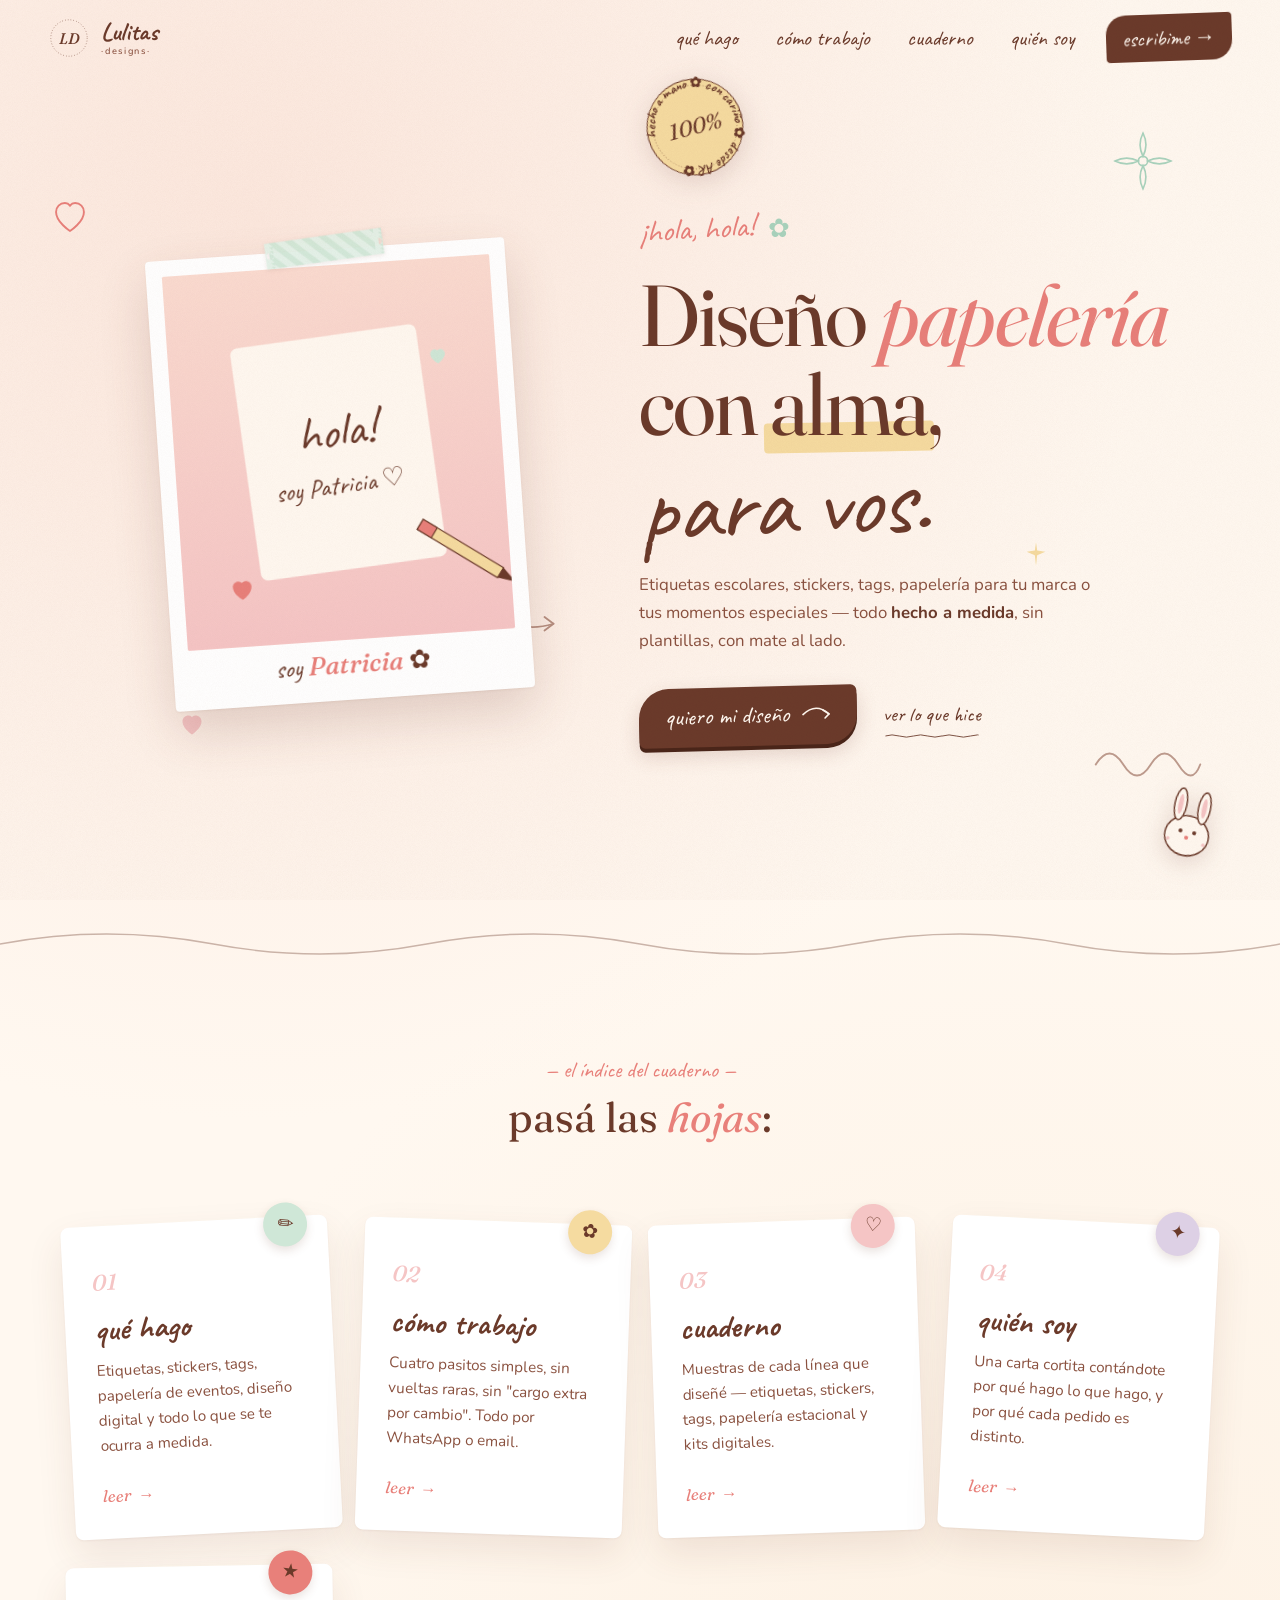
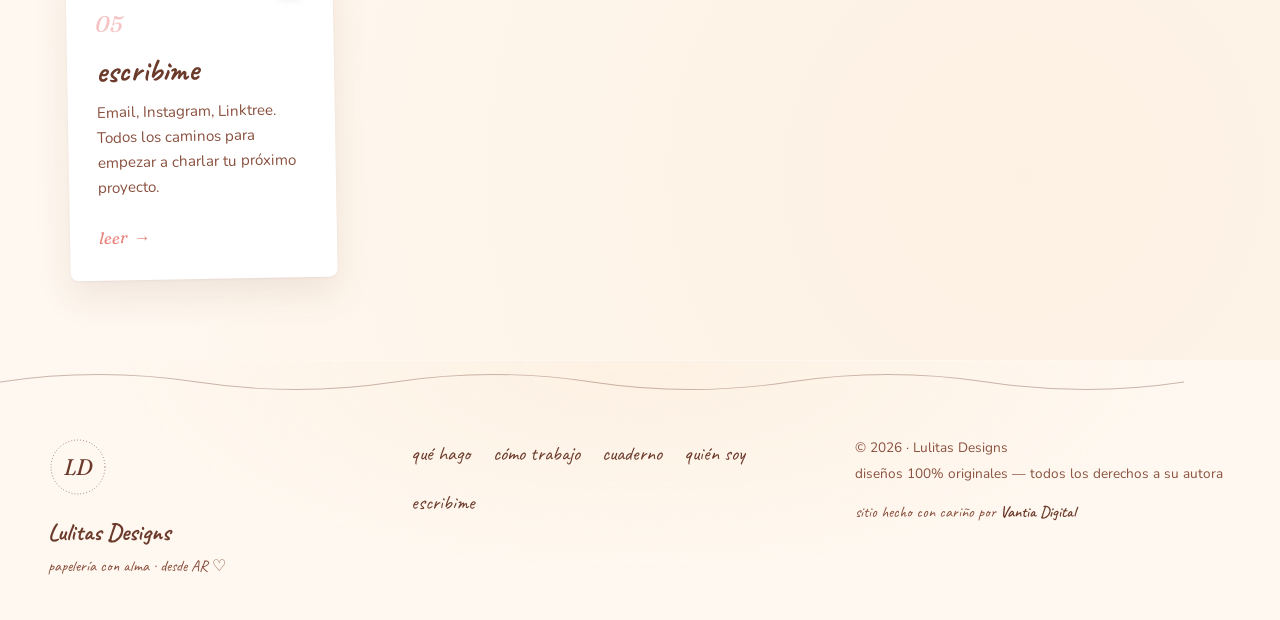
==== commit cfa13bd0: "Multi-página: cada sección en su propia URL Sale el one-page con anchors (#servicios, #proceso, etc)" ====
--- a/index.html
+++ b/index.html
@@ -19,12 +19,11 @@
   <link rel="preconnect" href="https://fonts.gstatic.com" crossorigin />
   <link rel="stylesheet" href="https://fonts.googleapis.com/css2?family=Caveat:wght@400;500;600;700&family=Fraunces:ital,opsz,wght@0,9..144,400;0,9..144,500;1,9..144,400;1,9..144,500&family=Nunito:wght@300;400;500;600;700&display=swap" />
 
-  <link rel="stylesheet" href="assets/css/main.css?v=2" />
-  <link rel="stylesheet" href="assets/css/animations.css?v=2" />
+  <link rel="stylesheet" href="assets/css/main.css?v=3" />
+  <link rel="stylesheet" href="assets/css/animations.css?v=3" />
 </head>
-<body>
-
-  <!-- ===== Loader ===== -->
+<body data-page="home">
+
   <div class="loader" id="loader" aria-hidden="true">
     <div class="loader-heart" aria-hidden="true">
       <svg viewBox="0 0 64 64">
@@ -36,9 +35,8 @@
     <span class="loader-text">un momentito ♡</span>
   </div>
 
-  <!-- ===== Navbar – tipo postal ===== -->
   <header class="nav" id="nav">
-    <a href="#top" class="nav-brand" aria-label="Lulitas Designs — inicio">
+    <a href="index.html" class="nav-brand" aria-label="Lulitas Designs — inicio">
       <span class="nav-stamp">
         <svg viewBox="0 0 60 60" aria-hidden="true">
           <circle cx="30" cy="30" r="26" fill="none" stroke="currentColor" stroke-width=".9" stroke-dasharray="1 3"/>
@@ -52,11 +50,11 @@
     </a>
 
     <nav class="nav-links" aria-label="Navegación principal">
-      <a href="#servicios">qué hago</a>
-      <a href="#proceso">cómo trabajo</a>
-      <a href="#portfolio">cuaderno</a>
-      <a href="#sobre">quién soy</a>
-      <a href="#contacto" class="nav-link-cta">escribime →</a>
+      <a href="pages/servicios.html">qué hago</a>
+      <a href="pages/proceso.html">cómo trabajo</a>
+      <a href="pages/portfolio.html">cuaderno</a>
+      <a href="pages/sobre.html">quién soy</a>
+      <a href="pages/contacto.html" class="nav-link-cta">escribime →</a>
     </nav>
 
     <button class="nav-burger" id="navBurger" aria-label="Abrir menú" aria-expanded="false">
@@ -64,14 +62,13 @@
     </button>
   </header>
 
-  <!-- ===== Mobile drawer ===== -->
   <div class="drawer" id="drawer" aria-hidden="true">
     <nav class="drawer-links">
-      <a href="#servicios">qué hago</a>
-      <a href="#proceso">cómo trabajo</a>
-      <a href="#portfolio">cuaderno</a>
-      <a href="#sobre">quién soy</a>
-      <a href="#contacto">escribime ♡</a>
+      <a href="pages/servicios.html">qué hago</a>
+      <a href="pages/proceso.html">cómo trabajo</a>
+      <a href="pages/portfolio.html">cuaderno</a>
+      <a href="pages/sobre.html">quién soy</a>
+      <a href="pages/contacto.html">escribime ♡</a>
     </nav>
     <div class="drawer-foot">
       <a href="https://www.instagram.com/lulitas.designs/" target="_blank" rel="noopener">@lulitas.designs</a>
@@ -79,13 +76,12 @@
     </div>
   </div>
 
-  <main id="top">
+  <main>
 
     <!-- ============================================================ -->
     <!-- HERO – Collage tipo carta                                      -->
     <!-- ============================================================ -->
     <section class="hero">
-      <!-- Doodles dispersos -->
       <svg class="doodle doodle-flor-1" viewBox="0 0 60 60" aria-hidden="true">
         <g fill="none" stroke="currentColor" stroke-width="1.4" stroke-linecap="round">
           <circle cx="30" cy="30" r="4"/>
@@ -116,7 +112,6 @@
 
       <div class="hero-collage">
 
-        <!-- Polaroid izquierdo -->
         <div class="hero-polaroid">
           <span class="washi washi-mint" aria-hidden="true"></span>
           <div class="polaroid-image">
@@ -128,19 +123,14 @@
                 </linearGradient>
               </defs>
               <rect width="280" height="320" fill="url(#pol1)"/>
-              <!-- escena: mesa de trabajo -->
-              <!-- papel grande -->
               <rect x="60" y="60" width="160" height="200" rx="6" fill="#fff8f0" transform="rotate(-4 140 160)"/>
-              <!-- letras a mano -->
               <text x="140" y="155" text-anchor="middle" font-family="Caveat, cursive" font-size="42" fill="#6b3a2a" transform="rotate(-4 140 155)">hola!</text>
               <text x="140" y="195" text-anchor="middle" font-family="Caveat, cursive" font-size="22" fill="#6b3a2a" transform="rotate(-4 140 195)">soy Patricia ♡</text>
-              <!-- lápiz -->
               <g transform="rotate(35 220 240)">
                 <rect x="200" y="232" width="80" height="10" fill="#f5dba0" stroke="#6b3a2a" stroke-width="1"/>
                 <polygon points="280,232 295,237 280,242" fill="#6b3a2a"/>
                 <rect x="200" y="232" width="14" height="10" fill="#e8807a" stroke="#6b3a2a" stroke-width="1"/>
               </g>
-              <!-- corazoncitos -->
               <path d="M50 280s-8-5-8-11c0-3 2-5 5-5 1.5 0 2.5 1 3 1.5.5-.5 1.5-1.5 3-1.5 3 0 5 2 5 5 0 6-8 11-8 11z" fill="#e8807a"/>
               <path d="M230 90s-6-4-6-8c0-2 1.5-4 4-4 1 0 2 .8 2 1.2.5-.4 1.5-1.2 2.5-1.2 2.5 0 4 2 4 4 0 4-6 8-6 8z" fill="#cfe7d7"/>
             </svg>
@@ -148,7 +138,6 @@
           <span class="polaroid-caption">soy <em>Patricia</em> ✿</span>
         </div>
 
-        <!-- Carta a la derecha -->
         <div class="hero-letter">
           <p class="hero-hi">
             <span class="hi-hand">¡hola, hola!</span>
@@ -167,19 +156,18 @@
           </p>
 
           <div class="hero-actions">
-            <a href="#contacto" class="btn-soft">
+            <a href="pages/contacto.html" class="btn-soft">
               quiero mi diseño
               <svg viewBox="0 0 30 18" aria-hidden="true">
                 <path d="M2 9 Q15 -3 28 9" fill="none" stroke="currentColor" stroke-width="1.6" stroke-linecap="round"/>
                 <path d="M22 5 L28 9 L24 13" fill="none" stroke="currentColor" stroke-width="1.6" stroke-linecap="round" stroke-linejoin="round"/>
               </svg>
             </a>
-            <a href="#portfolio" class="link-doodle">ver lo que hice</a>
+            <a href="pages/portfolio.html" class="link-doodle">ver lo que hice</a>
           </div>
         </div>
       </div>
 
-      <!-- Stickers pegados a la sección -->
       <span class="sticker sticker-bunny" aria-hidden="true">
         <svg viewBox="0 0 80 80">
           <ellipse cx="40" cy="52" rx="22" ry="20" fill="#fff8f0" stroke="#6b3a2a" stroke-width="1.4"/>
@@ -210,504 +198,65 @@
       </span>
     </section>
 
-    <!-- ===== Divisor ondulado ===== -->
     <svg class="divider divider-wave" viewBox="0 0 1200 40" preserveAspectRatio="none" aria-hidden="true">
       <path d="M0 20 Q100 0 200 20 T400 20 T600 20 T800 20 T1000 20 T1200 20"
-            fill="none" stroke="#6b3a2a" stroke-width="1.4" stroke-linecap="round" stroke-dasharray="0"/>
+            fill="none" stroke="#6b3a2a" stroke-width="1.4" stroke-linecap="round"/>
     </svg>
 
     <!-- ============================================================ -->
-    <!-- SERVICIOS — etiquetas pegadas al fondo                        -->
-    <!-- ============================================================ -->
-    <section class="services" id="servicios">
-
-      <header class="page-head">
-        <p class="page-eyebrow">– qué hago –</p>
-        <h2 class="page-title">
-          un poquito de <em>cada cosa</em>,<br/>
-          mucho <span class="hl">de vos</span>.
-        </h2>
-        <p class="page-sub">
-          Trabajo en cualquier formato: imprimible (PDF listo para
-          imprenta) o digital (para tu Insta, presentaciones, etc.).
-          Estos son los pedidos que más llegan ♡
-        </p>
+    <!-- ÍNDICE DEL CUADERNO                                            -->
+    <!-- ============================================================ -->
+    <section class="home-index">
+      <header class="home-index-head">
+        <p class="eyebrow-script">— el índice del cuaderno —</p>
+        <h2>pasá las <em>hojas</em>:</h2>
       </header>
 
-      <div class="tags-wall">
-
-        <article class="tag-card tag-1" data-tilt="-3">
-          <span class="washi washi-pink" aria-hidden="true"></span>
-          <span class="tag-sticker" style="--c:#cfe7d7">✏︎</span>
-          <h3>etiquetas escolares</h3>
-          <p>Para cuadernos, viandas, lápices, mochilas. Con el nombre del peque + diseño favorito.</p>
-          <ul class="tag-list">
-            <li>cuadernos</li><li>viandas</li><li>útiles</li>
-          </ul>
-        </article>
-
-        <article class="tag-card tag-2" data-tilt="2">
-          <span class="washi washi-butter" aria-hidden="true"></span>
-          <span class="tag-sticker" style="--c:#f5c5c5">♡</span>
-          <h3>stickers a medida</h3>
-          <p>Pliegos en cualquier forma y tamaño. Kiss-cut, troquelados, holográficos. Ideales para regalos.</p>
-          <ul class="tag-list">
-            <li>kiss-cut</li><li>troquelados</li><li>holo</li>
-          </ul>
-          <span class="badge-mini">más pedido</span>
-        </article>
-
-        <article class="tag-card tag-3" data-tilt="-2">
-          <span class="washi washi-mint" aria-hidden="true"></span>
-          <span class="tag-sticker" style="--c:#f5dba0">✿</span>
-          <h3>tags y cierres</h3>
-          <p>"Gracias por tu compra", "Hecho con amor", "Feliz día". Para que tu marca cierre con onda.</p>
-          <ul class="tag-list">
-            <li>gracias</li><li>hecho con amor</li><li>feliz día</li>
-          </ul>
-        </article>
-
-        <article class="tag-card tag-4" data-tilt="3">
-          <span class="washi washi-pink" aria-hidden="true"></span>
-          <span class="tag-sticker" style="--c:#ddd0e5">✦</span>
-          <h3>papelería de eventos</h3>
-          <p>Invitaciones, kits de cumple, candy bar, baby shower. Pieza por pieza, coherente y bonita.</p>
-          <ul class="tag-list">
-            <li>cumples</li><li>baby shower</li><li>casamientos</li>
-          </ul>
-        </article>
-
-        <article class="tag-card tag-5" data-tilt="-1">
-          <span class="washi washi-butter" aria-hidden="true"></span>
-          <span class="tag-sticker" style="--c:#d4e6ef">✱</span>
-          <h3>diseño digital</h3>
-          <p>Posts, historias, plantillas, kits visuales. Tu identidad consistente en cada red.</p>
-          <ul class="tag-list">
-            <li>instagram</li><li>plantillas</li><li>branding</li>
-          </ul>
-        </article>
-
-        <article class="tag-card tag-6" data-tilt="2">
-          <span class="washi washi-mint" aria-hidden="true"></span>
-          <span class="tag-sticker" style="--c:#e8807a">★</span>
-          <h3>diseño a medida</h3>
-          <p>¿Algo distinto? Charlamos, lo pensamos juntas, lo hacemos. Sin límites, paso a paso.</p>
-          <ul class="tag-list">
-            <li>idea propia</li><li>único</li><li>personal</li>
-          </ul>
-        </article>
-
+      <div class="index-grid">
+        <a href="pages/servicios.html" class="index-card">
+          <span class="ic-sticker" style="--c:#cfe7d7">✏︎</span>
+          <span class="ic-num">01</span>
+          <h3>qué hago</h3>
+          <p>Etiquetas, stickers, tags, papelería de eventos, diseño digital y todo lo que se te ocurra a medida.</p>
+          <span class="ic-go">leer <em>→</em></span>
+        </a>
+
+        <a href="pages/proceso.html" class="index-card">
+          <span class="ic-sticker" style="--c:#f5dba0">✿</span>
+          <span class="ic-num">02</span>
+          <h3>cómo trabajo</h3>
+          <p>Cuatro pasitos simples, sin vueltas raras, sin "cargo extra por cambio". Todo por WhatsApp o email.</p>
+          <span class="ic-go">leer <em>→</em></span>
+        </a>
+
+        <a href="pages/portfolio.html" class="index-card">
+          <span class="ic-sticker" style="--c:#f5c5c5">♡</span>
+          <span class="ic-num">03</span>
+          <h3>cuaderno</h3>
+          <p>Muestras de cada línea que diseñé — etiquetas, stickers, tags, papelería estacional y kits digitales.</p>
+          <span class="ic-go">leer <em>→</em></span>
+        </a>
+
+        <a href="pages/sobre.html" class="index-card">
+          <span class="ic-sticker" style="--c:#ddd0e5">✦</span>
+          <span class="ic-num">04</span>
+          <h3>quién soy</h3>
+          <p>Una carta cortita contándote por qué hago lo que hago, y por qué cada pedido es distinto.</p>
+          <span class="ic-go">leer <em>→</em></span>
+        </a>
+
+        <a href="pages/contacto.html" class="index-card">
+          <span class="ic-sticker" style="--c:#e8807a">★</span>
+          <span class="ic-num">05</span>
+          <h3>escribime</h3>
+          <p>Email, Instagram, Linktree. Todos los caminos para empezar a charlar tu próximo proyecto.</p>
+          <span class="ic-go">leer <em>→</em></span>
+        </a>
       </div>
     </section>
 
-    <!-- ============================================================ -->
-    <!-- PROCESO — checklist en papel rayado                            -->
-    <!-- ============================================================ -->
-    <section class="process" id="proceso">
-      <div class="notebook">
-
-        <header class="notebook-head">
-          <p class="page-eyebrow alt">– cómo trabajamos –</p>
-          <h2 class="notebook-title">
-            simple, sin <em>vueltas raras</em>.
-          </h2>
-        </header>
-
-        <ol class="checklist">
-          <li class="check-item">
-            <span class="check-tick" aria-hidden="true">
-              <svg viewBox="0 0 30 30">
-                <circle cx="15" cy="15" r="13" fill="none" stroke="currentColor" stroke-width="1.4"/>
-                <path d="M9 16 L13 20 L22 11" fill="none" stroke="currentColor" stroke-width="2.4" stroke-linecap="round" stroke-linejoin="round"/>
-              </svg>
-            </span>
-            <div>
-              <h3>charlamos tu idea</h3>
-              <p>Me escribís por donde quieras. Te pregunto lo justo para entender tiempos, estilo y presupuesto.</p>
-            </div>
-            <span class="check-num">01</span>
-          </li>
-
-          <li class="check-item">
-            <span class="check-tick" aria-hidden="true">
-              <svg viewBox="0 0 30 30">
-                <circle cx="15" cy="15" r="13" fill="none" stroke="currentColor" stroke-width="1.4"/>
-                <path d="M9 16 L13 20 L22 11" fill="none" stroke="currentColor" stroke-width="2.4" stroke-linecap="round" stroke-linejoin="round"/>
-              </svg>
-            </span>
-            <div>
-              <h3>diseño tu pieza</h3>
-              <p>Trabajo la propuesta en modo Lulitas. Colores, tipografías y detalles pensados para vos. Te paso una preview.</p>
-            </div>
-            <span class="check-num">02</span>
-          </li>
-
-          <li class="check-item">
-            <span class="check-tick" aria-hidden="true">
-              <svg viewBox="0 0 30 30">
-                <circle cx="15" cy="15" r="13" fill="none" stroke="currentColor" stroke-width="1.4"/>
-                <path d="M9 16 L13 20 L22 11" fill="none" stroke="currentColor" stroke-width="2.4" stroke-linecap="round" stroke-linejoin="round"/>
-              </svg>
-            </span>
-            <div>
-              <h3>ajustamos lo que haga falta</h3>
-              <p>Sin apuro, sin "cargo extra por cambio". Hasta que te enamore.</p>
-            </div>
-            <span class="check-num">03</span>
-          </li>
-
-          <li class="check-item">
-            <span class="check-tick" aria-hidden="true">
-              <svg viewBox="0 0 30 30">
-                <circle cx="15" cy="15" r="13" fill="none" stroke="currentColor" stroke-width="1.4"/>
-                <path d="M9 16 L13 20 L22 11" fill="none" stroke="currentColor" stroke-width="2.4" stroke-linecap="round" stroke-linejoin="round"/>
-              </svg>
-            </span>
-            <div>
-              <h3>te llega listo</h3>
-              <p>PDF imprimible (con sangrías y márgenes ok) o archivo digital, según pidas.</p>
-            </div>
-            <span class="check-num">04</span>
-          </li>
-        </ol>
-
-        <p class="notebook-foot">
-          <span>todo el proceso por <strong>WhatsApp</strong> o <strong>email</strong> ♡</span>
-        </p>
-      </div>
-    </section>
-
-    <!-- ============================================================ -->
-    <!-- PORTFOLIO — muro de polaroids                                  -->
-    <!-- ============================================================ -->
-    <section class="portfolio" id="portfolio">
-      <header class="page-head">
-        <p class="page-eyebrow">– mi cuaderno de ideas –</p>
-        <h2 class="page-title">
-          una vuelta por mi <em>mesa</em>.
-        </h2>
-        <p class="page-sub">
-          Estas son ilustraciones de algunas líneas que diseñé. El catálogo
-          completo vive en mi Insta — actualizo todo el tiempo.
-        </p>
-      </header>
-
-      <div class="board">
-
-        <figure class="polaroid pol-1" data-rot="-3">
-          <span class="washi washi-mint" aria-hidden="true"></span>
-          <div class="polaroid-image" data-art="escolares">
-            <div class="art-escolares">
-              <span>Mati</span><span>Mia</span><span>Joaco</span>
-              <span>Lola</span><span>Sofi</span><span>Tomi</span>
-            </div>
-          </div>
-          <figcaption>
-            <span>etiquetas escolares</span>
-            <em>vuelta al cole '26</em>
-          </figcaption>
-        </figure>
-
-        <figure class="polaroid pol-2" data-rot="2">
-          <span class="washi washi-pink" aria-hidden="true"></span>
-          <div class="polaroid-image" data-art="stickers">
-            <div class="art-hearts">
-              <span class="h" style="--c:#f5c5c5"></span>
-              <span class="h" style="--c:#cfe7d7"></span>
-              <span class="h" style="--c:#f5dba0"></span>
-              <span class="h" style="--c:#d4e6ef"></span>
-              <span class="h" style="--c:#ddd0e5"></span>
-              <span class="h" style="--c:#e8807a"></span>
-              <span class="h" style="--c:#cfe7d7"></span>
-              <span class="h" style="--c:#f5dba0"></span>
-              <span class="h" style="--c:#f5c5c5"></span>
-            </div>
-          </div>
-          <figcaption>
-            <span>stickers</span>
-            <em>pack corazones pastel</em>
-          </figcaption>
-        </figure>
-
-        <figure class="polaroid pol-3" data-rot="-1">
-          <span class="washi washi-butter" aria-hidden="true"></span>
-          <div class="polaroid-image" data-art="tags">
-            <div class="art-tags">
-              <span class="tag-circ" style="--c:#fff8f0">
-                <em>gracias</em><br/>por tu compra
-              </span>
-              <span class="tag-circ" style="--c:#cfe7d7">
-                <em>feliz</em><br/>día!
-              </span>
-              <span class="tag-circ" style="--c:#f5c5c5">
-                <em>hecho</em><br/>con amor
-              </span>
-            </div>
-          </div>
-          <figcaption>
-            <span>tags</span>
-            <em>línea cierre de pedido</em>
-          </figcaption>
-        </figure>
-
-        <figure class="polaroid pol-4" data-rot="3">
-          <span class="washi washi-mint" aria-hidden="true"></span>
-          <div class="polaroid-image" data-art="mama">
-            <div class="art-mama">
-              <h4>feliz<br/>día<br/>mamá</h4>
-              <span class="flor-svg" aria-hidden="true">
-                <svg viewBox="0 0 60 60">
-                  <g fill="#e8807a">
-                    <circle cx="30" cy="14" r="8"/>
-                    <circle cx="46" cy="30" r="8"/>
-                    <circle cx="30" cy="46" r="8"/>
-                    <circle cx="14" cy="30" r="8"/>
-                  </g>
-                  <circle cx="30" cy="30" r="6" fill="#f5dba0"/>
-                </svg>
-              </span>
-            </div>
-          </div>
-          <figcaption>
-            <span>estacional</span>
-            <em>día de la madre</em>
-          </figcaption>
-        </figure>
-
-        <figure class="polaroid pol-5" data-rot="-2">
-          <span class="washi washi-pink" aria-hidden="true"></span>
-          <div class="polaroid-image" data-art="pascuas">
-            <div class="art-pascuas">
-              <svg viewBox="0 0 80 80" class="bunny-svg" aria-hidden="true">
-                <ellipse cx="40" cy="52" rx="22" ry="20" fill="#fff8f0" stroke="#6b3a2a" stroke-width="1.4"/>
-                <ellipse cx="28" cy="22" rx="6" ry="16" fill="#fff8f0" stroke="#6b3a2a" stroke-width="1.4"/>
-                <ellipse cx="52" cy="22" rx="6" ry="16" fill="#fff8f0" stroke="#6b3a2a" stroke-width="1.4"/>
-                <ellipse cx="28" cy="22" rx="2.5" ry="10" fill="#f5c5c5"/>
-                <ellipse cx="52" cy="22" rx="2.5" ry="10" fill="#f5c5c5"/>
-                <circle cx="33" cy="48" r="2" fill="#6b3a2a"/>
-                <circle cx="47" cy="48" r="2" fill="#6b3a2a"/>
-                <circle cx="40" cy="54" r="2" fill="#e8807a"/>
-              </svg>
-              <h4>pascuas<br/>en lulitas</h4>
-            </div>
-          </div>
-          <figcaption>
-            <span>estacional</span>
-            <em>línea Pascuas</em>
-          </figcaption>
-        </figure>
-
-        <figure class="polaroid pol-6" data-rot="1">
-          <span class="washi washi-butter" aria-hidden="true"></span>
-          <div class="polaroid-image" data-art="digital">
-            <div class="art-digital">
-              <span class="phone">
-                <span class="phone-screen">
-                  <em>tu marca,</em>
-                  <strong>en cada<br/>post ✿</strong>
-                  <span class="phone-dots">
-                    <i style="--c:#e8807a"></i>
-                    <i style="--c:#f5dba0"></i>
-                    <i style="--c:#cfe7d7"></i>
-                  </span>
-                </span>
-              </span>
-            </div>
-          </div>
-          <figcaption>
-            <span>digital</span>
-            <em>kit visual para marcas</em>
-          </figcaption>
-        </figure>
-      </div>
-
-      <a href="https://www.instagram.com/lulitas.designs/" target="_blank" rel="noopener" class="ig-cta">
-        <svg viewBox="0 0 24 24" aria-hidden="true">
-          <rect x="3" y="3" width="18" height="18" rx="5" fill="none" stroke="currentColor" stroke-width="1.5"/>
-          <circle cx="12" cy="12" r="4" fill="none" stroke="currentColor" stroke-width="1.5"/>
-          <circle cx="17.5" cy="6.5" r="1.2" fill="currentColor"/>
-        </svg>
-        ver todo en mi Insta
-      </a>
-    </section>
-
-    <!-- ============================================================ -->
-    <!-- SOBRE PATRICIA — carta a mano                                  -->
-    <!-- ============================================================ -->
-    <section class="about" id="sobre">
-
-      <div class="about-grid">
-
-        <div class="about-photo">
-          <div class="photo-frame">
-            <span class="washi washi-pink washi-top" aria-hidden="true"></span>
-            <svg viewBox="0 0 320 380" class="photo-art" aria-hidden="true">
-              <defs>
-                <linearGradient id="bg2" x1="0" y1="0" x2="0" y2="1">
-                  <stop offset="0%" stop-color="#fadbd0"/>
-                  <stop offset="100%" stop-color="#f5c5c5"/>
-                </linearGradient>
-              </defs>
-              <rect width="320" height="380" fill="url(#bg2)"/>
-              <!-- silueta abstracta -->
-              <circle cx="160" cy="150" r="62" fill="#fff8f0"/>
-              <path d="M75 380 Q75 240 160 240 Q245 240 245 380 Z" fill="#fff8f0"/>
-              <!-- ojitos -->
-              <circle cx="143" cy="148" r="3" fill="#6b3a2a"/>
-              <circle cx="177" cy="148" r="3" fill="#6b3a2a"/>
-              <!-- sonrisa -->
-              <path d="M147 168 Q160 178 173 168" fill="none" stroke="#e8807a" stroke-width="2.2" stroke-linecap="round"/>
-              <!-- moño en el pelo -->
-              <g transform="translate(160 95)">
-                <path d="M-22 0 Q-12 -8 0 0 Q-12 8 -22 0Z" fill="#e8807a"/>
-                <path d="M22 0 Q12 -8 0 0 Q12 8 22 0Z" fill="#e8807a"/>
-                <circle r="3" fill="#6b3a2a"/>
-              </g>
-              <!-- corazón en el "cuerpo" -->
-              <path d="M160 280s-12-8-12-16c0-4 3-7 7-7 2 0 4 1.5 5 2 1-0.5 3-2 5-2 4 0 7 3 7 7 0 8-12 16-12 16z" fill="#e8807a"/>
-            </svg>
-            <span class="photo-tag">Patricia ✿</span>
-          </div>
-        </div>
-
-        <div class="about-letter">
-          <p class="letter-from">
-            <span>una carta para vos —</span>
-          </p>
-
-          <h2 class="letter-title">
-            soy <em>Patricia</em>,<br/>
-            <span class="script">y diseño desde el corazón.</span>
-          </h2>
-
-          <p class="letter-text">
-            Lulitas nació porque me <strong>aburrían las plantillas</strong>.
-            Cada pedido que llega es distinto, cada nombre cuenta, cada
-            cumple es único — y la papelería que va a esa historia
-            también tiene que serlo.
-          </p>
-
-          <p class="letter-text">
-            Trabajo desde Argentina, sola, con mate al lado y
-            corazones por todos lados. Si te imaginás algo, te ayudo
-            a que tome forma.
-          </p>
-
-          <div class="letter-stats">
-            <div>
-              <strong>+176</strong>
-              <span>piezas hechas</span>
-            </div>
-            <div>
-              <strong>4</strong>
-              <span>años creando</span>
-            </div>
-            <div>
-              <strong>100%</strong>
-              <span>a medida ♡</span>
-            </div>
-          </div>
-
-          <p class="letter-sign">
-            con cariño,<br/>
-            <span class="signature">Patri</span>
-          </p>
-        </div>
-      </div>
-    </section>
-
-    <!-- ============================================================ -->
-    <!-- POR QUÉ — stickers redondos                                    -->
-    <!-- ============================================================ -->
-    <section class="why">
-      <h2 class="why-title">cositas que <em>me importan</em>:</h2>
-
-      <div class="why-wall">
-        <div class="why-sticker w-1" data-tilt="-4">
-          <span class="ws-emoji">✿</span>
-          <h3>hecho con tiempo</h3>
-          <p>Cada pieza pasa por mis manos. Nada de plantillas reusadas.</p>
-        </div>
-        <div class="why-sticker w-2" data-tilt="3">
-          <span class="ws-emoji">♡</span>
-          <h3>cambios sin culpa</h3>
-          <p>Si algo no te cierra, lo ajustamos. Cuantas veces haga falta, sin extras.</p>
-        </div>
-        <div class="why-sticker w-3" data-tilt="-2">
-          <span class="ws-emoji">✦</span>
-          <h3>listo para imprenta</h3>
-          <p>PDF con sangrías, márgenes y calidad para que la imprenta diga "qué hermoso".</p>
-        </div>
-        <div class="why-sticker w-4" data-tilt="4">
-          <span class="ws-emoji">★</span>
-          <h3>trato cercano</h3>
-          <p>Te respondo yo, no un equipo. La charla es directa, simple y cálida.</p>
-        </div>
-      </div>
-    </section>
-
-    <!-- ============================================================ -->
-    <!-- CONTACTO — nota grande                                         -->
-    <!-- ============================================================ -->
-    <section class="contact" id="contacto">
-
-      <div class="note">
-        <span class="note-pin" aria-hidden="true">
-          <svg viewBox="0 0 40 40">
-            <circle cx="20" cy="14" r="9" fill="#e8807a" stroke="#6b3a2a" stroke-width="1.2"/>
-            <circle cx="17" cy="11" r="2.5" fill="#fff8f0"/>
-            <path d="M20 23 L20 36" stroke="#6b3a2a" stroke-width="1.4" stroke-linecap="round"/>
-          </svg>
-        </span>
-
-        <p class="note-eyebrow">— escribime —</p>
-        <h2 class="note-title">
-          ¿empezamos a darle <em>forma</em><br/>
-          a tu idea?
-        </h2>
-        <p class="note-text">
-          Contame qué tenés en mente. Te respondo en menos de 24 hs,
-          con muchas ganas de empezar ♡
-        </p>
-
-        <div class="note-channels">
-          <a href="mailto:lulitasdesigns@gmail.com" class="channel">
-            <span class="channel-circle" style="--c:#cfe7d7" aria-hidden="true">
-              <svg viewBox="0 0 24 24"><path d="M3 6h18v12H3z M3 6l9 7 9-7" fill="none" stroke="currentColor" stroke-width="1.6" stroke-linejoin="round"/></svg>
-            </span>
-            <div>
-              <span class="channel-label">email</span>
-              <strong>lulitasdesigns@gmail.com</strong>
-            </div>
-          </a>
-
-          <a href="https://www.instagram.com/lulitas.designs/" target="_blank" rel="noopener" class="channel">
-            <span class="channel-circle" style="--c:#f5c5c5" aria-hidden="true">
-              <svg viewBox="0 0 24 24"><rect x="3" y="3" width="18" height="18" rx="5" fill="none" stroke="currentColor" stroke-width="1.6"/><circle cx="12" cy="12" r="4" fill="none" stroke="currentColor" stroke-width="1.6"/><circle cx="17.5" cy="6.5" r="1.2" fill="currentColor"/></svg>
-            </span>
-            <div>
-              <span class="channel-label">instagram</span>
-              <strong>@lulitas.designs</strong>
-            </div>
-          </a>
-
-          <a href="https://linktr.ee/LulitasDesigns" target="_blank" rel="noopener" class="channel">
-            <span class="channel-circle" style="--c:#f5dba0" aria-hidden="true">
-              <svg viewBox="0 0 24 24"><path d="M9 17c-2-2-2-6 0-8l3-3M15 7c2 2 2 6 0 8l-3 3" fill="none" stroke="currentColor" stroke-width="1.6" stroke-linecap="round"/></svg>
-            </span>
-            <div>
-              <span class="channel-label">todos los links</span>
-              <strong>linktr.ee/LulitasDesigns</strong>
-            </div>
-          </a>
-        </div>
-      </div>
-
-    </section>
-
   </main>
 
-  <!-- ===== Footer cálido ===== -->
   <footer class="footer">
     <svg class="footer-wave" viewBox="0 0 1200 40" preserveAspectRatio="none" aria-hidden="true">
       <path d="M0 20 Q100 0 200 20 T400 20 T600 20 T800 20 T1000 20 T1200 20"
@@ -727,11 +276,11 @@
       </div>
 
       <nav class="footer-nav">
-        <a href="#servicios">qué hago</a>
-        <a href="#proceso">cómo trabajo</a>
-        <a href="#portfolio">cuaderno</a>
-        <a href="#sobre">quién soy</a>
-        <a href="#contacto">escribime</a>
+        <a href="pages/servicios.html">qué hago</a>
+        <a href="pages/proceso.html">cómo trabajo</a>
+        <a href="pages/portfolio.html">cuaderno</a>
+        <a href="pages/sobre.html">quién soy</a>
+        <a href="pages/contacto.html">escribime</a>
       </nav>
 
       <div class="footer-meta">
@@ -742,7 +291,7 @@
     </div>
   </footer>
 
-  <script src="assets/js/main.js?v=2" defer></script>
-  <script src="assets/js/animations.js?v=2" defer></script>
+  <script src="assets/js/main.js?v=3" defer></script>
+  <script src="assets/js/animations.js?v=3" defer></script>
 </body>
 </html>
--- a/assets/css/main.css
+++ b/assets/css/main.css
@@ -1151,6 +1151,178 @@
 .footer-sig { margin-top: .6rem; font-family: var(--f-script); font-size: 1rem; }
 
 /* ============================================================
+   PAGE HERO — cabecera de subpáginas
+   ============================================================ */
+.page-hero {
+  position: relative;
+  padding: 9rem var(--pad) 3rem;
+  text-align: center;
+  overflow: hidden;
+}
+.page-hero .ph-eyebrow {
+  font-family: var(--f-script); font-size: 1.45rem;
+  color: var(--pink-deep); margin-bottom: .4rem;
+}
+.page-hero .ph-title {
+  font-family: var(--f-serif); font-weight: 400;
+  font-size: clamp(2.4rem, 6vw, 4.4rem);
+  color: var(--wine); line-height: 1.02; letter-spacing: -.015em;
+}
+.page-hero .ph-title em { font-style: italic; color: var(--pink-deep); }
+.page-hero .ph-title .hl {
+  position: relative; display: inline-block; font-style: italic;
+}
+.page-hero .ph-title .hl::after {
+  content: ''; position: absolute; left: -5%; right: -5%; bottom: 6%;
+  height: .32em; background: var(--butter);
+  z-index: -1; transform: rotate(-1.5deg); border-radius: 4px;
+}
+.page-hero .ph-sub {
+  margin: 1.4rem auto 0; max-width: 580px;
+  color: var(--wine-soft); font-size: 1.05rem;
+}
+/* Decoración washi tape en página */
+.page-hero .ph-tape {
+  position: absolute; top: 5.5rem; left: 50%;
+  transform: translateX(-50%) rotate(-3deg);
+  width: 140px; height: 28px;
+  border-radius: 2px; opacity: .9;
+  background:
+    repeating-linear-gradient(45deg, rgba(255,255,255,.4) 0 6px, transparent 6px 12px),
+    var(--mint);
+}
+.page-hero .ph-doodle {
+  position: absolute; pointer-events: none;
+  opacity: .55; color: var(--wine-soft);
+}
+.page-hero .ph-doodle-1 { top: 35%; left: 6%; width: 80px; }
+.page-hero .ph-doodle-2 { top: 40%; right: 7%; width: 60px; color: var(--pink-deep); opacity: .7; }
+@media (max-width: 700px) {
+  .page-hero .ph-doodle { display: none; }
+}
+
+/* ============================================================
+   NEXT-PAGE block (cross-link al pie de cada subpágina)
+   ============================================================ */
+.nextpage {
+  max-width: 760px; margin: 4rem auto 5rem;
+  padding: 2.5rem var(--pad);
+  text-align: center;
+}
+.nextpage-eyebrow {
+  font-family: var(--f-script); font-size: 1.25rem;
+  color: var(--mint-deep); margin-bottom: .4rem;
+}
+.nextpage-link {
+  display: inline-flex; align-items: baseline; gap: .8rem;
+  font-family: var(--f-serif); font-style: italic; font-weight: 400;
+  font-size: clamp(1.7rem, 4vw, 2.6rem);
+  color: var(--wine);
+  padding-bottom: 6px;
+  position: relative;
+  transition: color .25s, transform .35s var(--ease-snap);
+}
+.nextpage-link::after {
+  content: ''; position: absolute; left: 0; right: 0; bottom: 0;
+  height: 6px;
+  background:
+    url("data:image/svg+xml;utf8,<svg xmlns='http://www.w3.org/2000/svg' viewBox='0 0 80 6'><path d='M0 3 Q10 0 20 3 T40 3 T60 3 T80 3' fill='none' stroke='%236b3a2a' stroke-width='1.2' stroke-linecap='round'/></svg>") repeat-x;
+  background-size: 60px 6px;
+  transform: scaleX(.95) translateY(2px);
+  transition: transform .3s var(--ease-snap);
+}
+.nextpage-link:hover {
+  color: var(--pink-deep);
+  transform: translateY(-3px);
+}
+.nextpage-link:hover::after { transform: scaleX(1) translateY(0); }
+.nextpage-link .arrow { font-style: normal; color: var(--pink-deep); }
+
+/* ============================================================
+   HOME ÍNDICE — cards para la portada
+   ============================================================ */
+.home-index {
+  padding: 4rem var(--pad) 5rem;
+  max-width: var(--maxw); margin: 0 auto;
+}
+.home-index-head {
+  text-align: center; margin-bottom: 3rem;
+}
+.home-index-head .eyebrow-script {
+  font-family: var(--f-script); font-size: 1.4rem;
+  color: var(--pink-deep); margin-bottom: .4rem;
+}
+.home-index-head h2 {
+  font-family: var(--f-serif); font-weight: 400;
+  font-size: clamp(1.8rem, 4vw, 2.6rem);
+  color: var(--wine);
+}
+.home-index-head h2 em { font-style: italic; color: var(--pink-deep); }
+
+.index-grid {
+  display: grid;
+  grid-template-columns: repeat(auto-fit, minmax(240px, 1fr));
+  gap: 2rem 1.6rem;
+  padding-top: 2rem;
+}
+
+.index-card {
+  position: relative;
+  display: flex; flex-direction: column; gap: .5rem;
+  background: #fff;
+  padding: 2.4rem 1.8rem 1.8rem;
+  border-radius: 8px;
+  box-shadow:
+    0 1px 2px rgba(107,58,42,.06),
+    0 16px 36px rgba(107,58,42,.10);
+  transform: rotate(var(--tilt, -2deg));
+  transition: transform .5s var(--ease-snap), box-shadow .5s;
+  text-decoration: none;
+}
+.index-card:nth-child(1) { --tilt: -3deg; }
+.index-card:nth-child(2) { --tilt:  2deg; }
+.index-card:nth-child(3) { --tilt: -2deg; }
+.index-card:nth-child(4) { --tilt:  3deg; }
+.index-card:nth-child(5) { --tilt: -1deg; }
+.index-card:hover {
+  transform: rotate(0deg) translateY(-6px);
+  box-shadow:
+    0 1px 2px rgba(107,58,42,.08),
+    0 28px 50px rgba(107,58,42,.18);
+}
+
+.index-card .ic-num {
+  font-family: var(--f-serif); font-style: italic; font-weight: 500;
+  font-size: 1.4rem; color: var(--blush-deep);
+  align-self: flex-start;
+  margin-bottom: .3rem;
+}
+.index-card h3 {
+  font-family: var(--f-script); font-size: 2rem;
+  color: var(--wine); font-weight: 700; line-height: 1;
+}
+.index-card p {
+  font-size: .95rem; color: var(--wine-soft);
+  margin: .3rem 0 1rem;
+}
+.index-card .ic-go {
+  font-family: var(--f-serif); font-style: italic; color: var(--pink-deep);
+  margin-top: auto;
+  display: inline-flex; align-items: center; gap: .35rem;
+  transition: gap .3s var(--ease-snap);
+}
+.index-card:hover .ic-go { gap: .7rem; }
+.index-card .ic-sticker {
+  position: absolute; top: -14px; right: 20px;
+  width: 44px; height: 44px; border-radius: 50%;
+  background: var(--c, var(--blush));
+  display: grid; place-items: center;
+  font-size: 1.2rem; color: var(--wine);
+  box-shadow: 0 4px 10px rgba(107,58,42,.15);
+  transform: rotate(8deg);
+}
+
+/* ============================================================
    Accessibility focus + print
    ============================================================ */
 a:focus-visible, button:focus-visible {
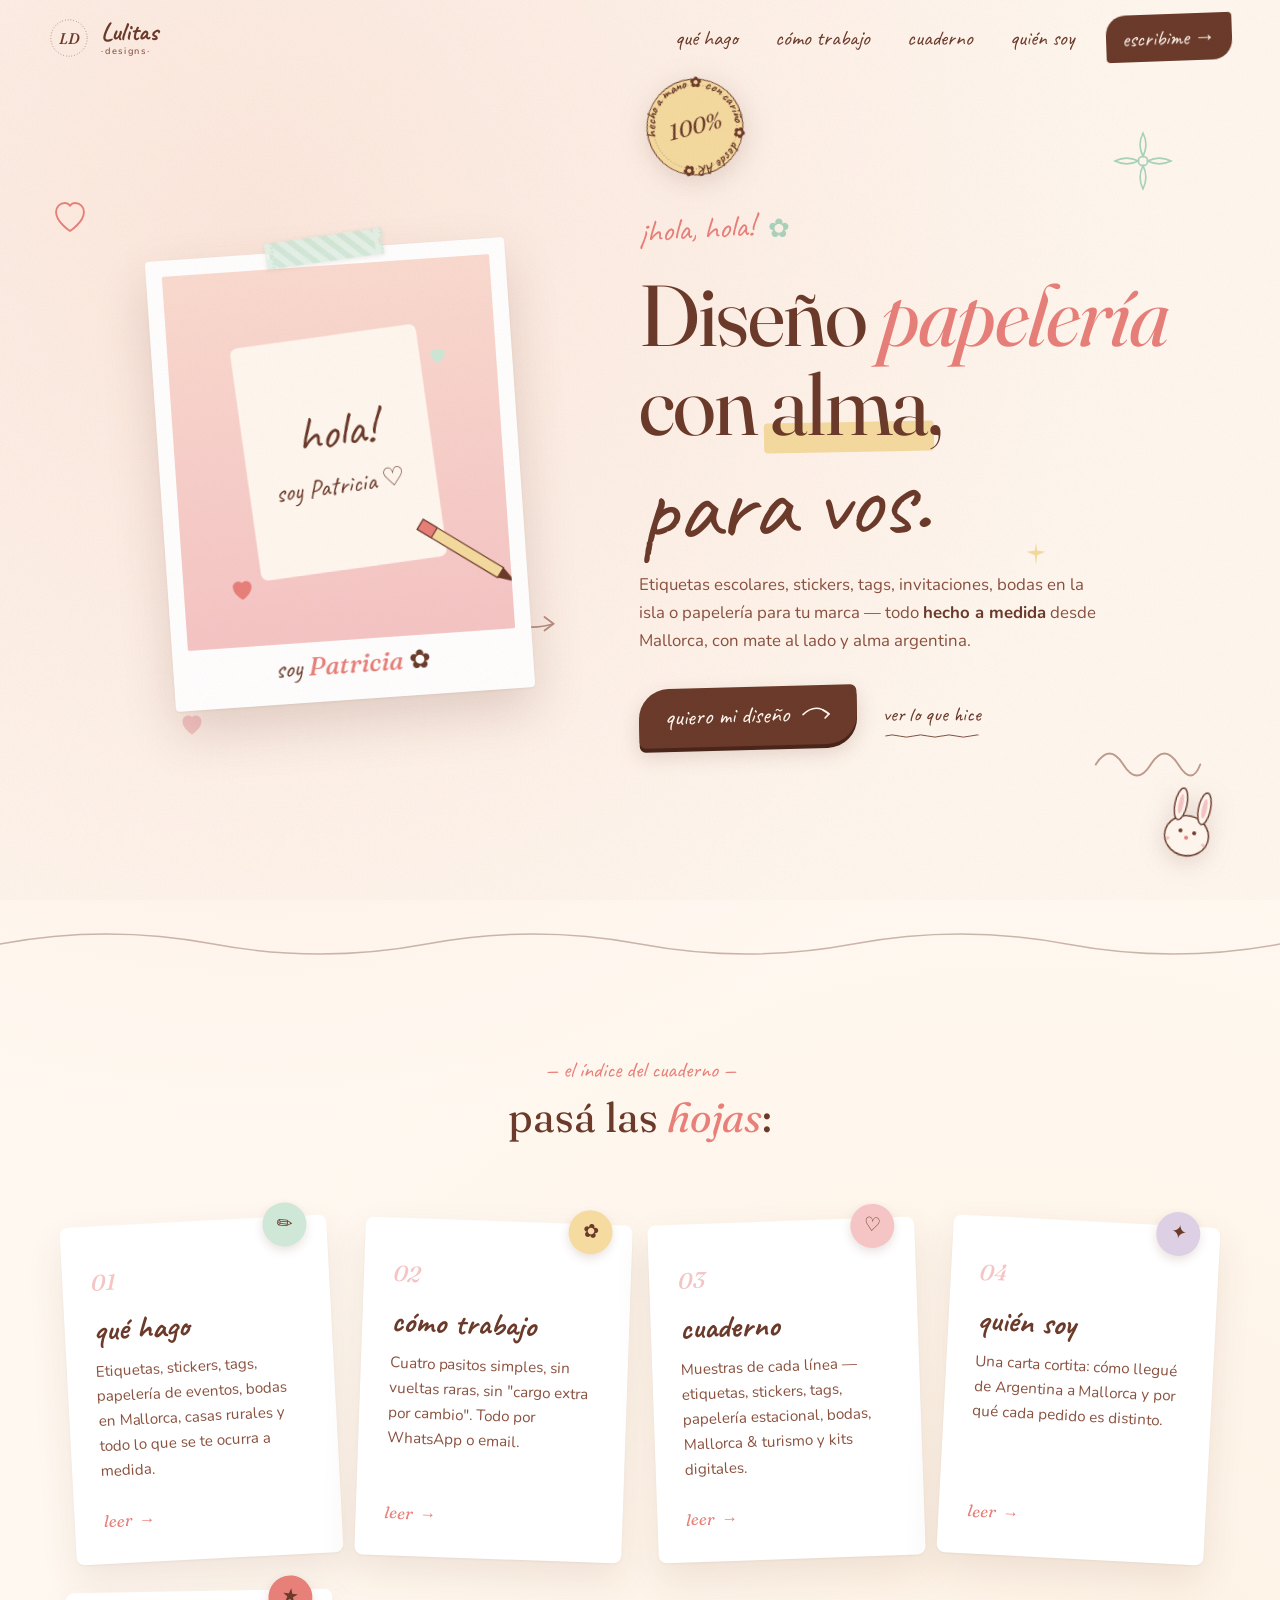
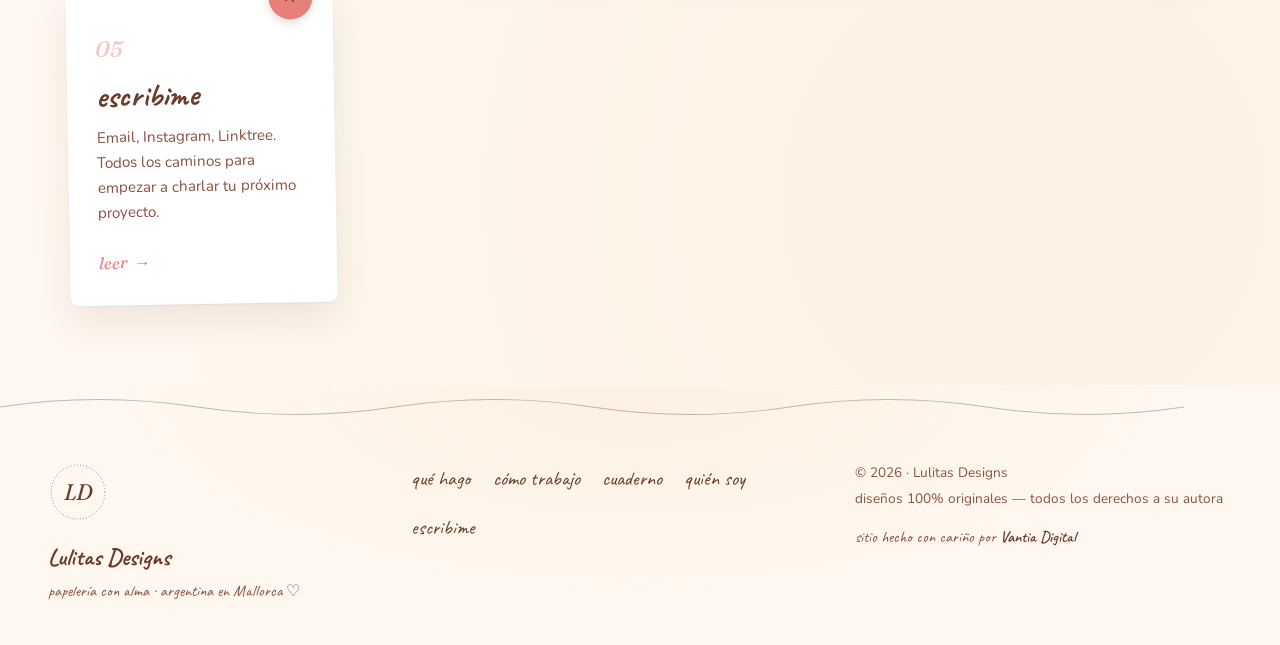
==== commit 39039527: "Adapt: argentina viviendo en Mallorca — nuevos productos Reposicionamiento de marca: Patricia es arg" ====
--- a/index.html
+++ b/index.html
@@ -4,7 +4,7 @@
   <meta charset="utf-8" />
   <meta name="viewport" content="width=device-width, initial-scale=1, viewport-fit=cover" />
   <title>Lulitas Designs · Papelería con alma</title>
-  <meta name="description" content="Papelería imprimible y digital hecha a medida — etiquetas escolares, stickers, tags y diseños personalizados. Por Patricia, desde Argentina." />
+  <meta name="description" content="Papelería imprimible y digital hecha a medida — desde Mallorca con alma argentina. Etiquetas escolares, stickers, tags, bodas, casas rurales y diseños personalizados. Por Patricia." />
   <meta name="theme-color" content="#fff8f0" />
 
   <meta property="og:type" content="website" />
@@ -149,10 +149,10 @@
             <span class="script">para vos.</span>
           </h1>
           <p class="hero-text">
-            Etiquetas escolares, stickers, tags, papelería para
-            tu marca o tus momentos especiales — todo
-            <strong>hecho a medida</strong>, sin plantillas, con
-            mate al lado.
+            Etiquetas escolares, stickers, tags, invitaciones,
+            bodas en la isla o papelería para tu marca — todo
+            <strong>hecho a medida</strong> desde Mallorca,
+            con mate al lado y alma argentina.
           </p>
 
           <div class="hero-actions">
@@ -217,7 +217,7 @@
           <span class="ic-sticker" style="--c:#cfe7d7">✏︎</span>
           <span class="ic-num">01</span>
           <h3>qué hago</h3>
-          <p>Etiquetas, stickers, tags, papelería de eventos, diseño digital y todo lo que se te ocurra a medida.</p>
+          <p>Etiquetas, stickers, tags, papelería de eventos, bodas en Mallorca, casas rurales y todo lo que se te ocurra a medida.</p>
           <span class="ic-go">leer <em>→</em></span>
         </a>
 
@@ -233,7 +233,7 @@
           <span class="ic-sticker" style="--c:#f5c5c5">♡</span>
           <span class="ic-num">03</span>
           <h3>cuaderno</h3>
-          <p>Muestras de cada línea que diseñé — etiquetas, stickers, tags, papelería estacional y kits digitales.</p>
+          <p>Muestras de cada línea — etiquetas, stickers, tags, papelería estacional, bodas, Mallorca &amp; turismo y kits digitales.</p>
           <span class="ic-go">leer <em>→</em></span>
         </a>
 
@@ -241,7 +241,7 @@
           <span class="ic-sticker" style="--c:#ddd0e5">✦</span>
           <span class="ic-num">04</span>
           <h3>quién soy</h3>
-          <p>Una carta cortita contándote por qué hago lo que hago, y por qué cada pedido es distinto.</p>
+          <p>Una carta cortita: cómo llegué de Argentina a Mallorca y por qué cada pedido es distinto.</p>
           <span class="ic-go">leer <em>→</em></span>
         </a>
 
@@ -271,7 +271,7 @@
         </svg>
         <p>
           <em>Lulitas Designs</em><br/>
-          <span>papelería con alma · desde AR ♡</span>
+          <span>papelería con alma · argentina en Mallorca ♡</span>
         </p>
       </div>
 
@@ -286,7 +286,7 @@
       <div class="footer-meta">
         <p>© <span id="year">2026</span> · Lulitas Designs</p>
         <p>diseños 100% originales — todos los derechos a su autora</p>
-        <p class="footer-sig">sitio hecho con cariño por <a href="#" rel="noopener">Vantia Digital</a></p>
+        <p class="footer-sig">sitio hecho con cariño por <a href="https://www.vantia.digital/" rel="noopener noreferrer" class="vantia-link">Vantia Digital</a></p>
       </div>
     </div>
   </footer>
--- a/assets/css/main.css
+++ b/assets/css/main.css
@@ -1151,6 +1151,116 @@
 .footer-sig { margin-top: .6rem; font-family: var(--f-script); font-size: 1rem; }
 
 /* ============================================================
+   CATÁLOGO — secciones por categoría (cuaderno)
+   ============================================================ */
+.catalog-wrap {
+  max-width: var(--maxw); margin: 4rem auto 0;
+  padding: 0 var(--pad);
+}
+
+.catalog-intro {
+  text-align: center;
+  margin: 6rem auto 2rem;
+  max-width: 640px;
+}
+.catalog-intro .ci-eyebrow {
+  font-family: var(--f-script); font-size: 1.4rem;
+  color: var(--mint-deep); margin-bottom: .4rem;
+}
+.catalog-intro h2 {
+  font-family: var(--f-serif); font-weight: 400;
+  font-size: clamp(1.8rem, 4.4vw, 2.8rem);
+  color: var(--wine); line-height: 1.05;
+}
+.catalog-intro h2 em { font-style: italic; color: var(--pink-deep); }
+.catalog-intro p {
+  margin-top: 1rem; color: var(--wine-soft); font-size: 1rem;
+}
+
+.catalog-section {
+  margin: 4rem 0;
+}
+
+.catalog-section-head {
+  display: flex; align-items: baseline; gap: 1rem;
+  margin-bottom: 1.8rem;
+  padding-bottom: 1rem;
+  border-bottom: 1.5px dashed var(--blush-deep);
+  position: relative;
+}
+.catalog-section-head .cs-num {
+  font-family: var(--f-script); font-size: 1.5rem; color: var(--pink-deep);
+  flex-shrink: 0;
+}
+.catalog-section-head h3 {
+  font-family: var(--f-serif); font-style: italic; font-weight: 400;
+  font-size: clamp(1.5rem, 3.4vw, 2.2rem);
+  color: var(--wine); line-height: 1; flex: 1;
+}
+.catalog-section-head .cs-meta {
+  font-family: var(--f-script); font-size: 1.2rem; color: var(--wine-soft);
+  display: none;
+}
+@media (min-width: 700px) {
+  .catalog-section-head .cs-meta { display: inline; }
+}
+
+.catalog-grid {
+  display: grid;
+  grid-template-columns: repeat(auto-fit, minmax(220px, 1fr));
+  gap: 1rem;
+}
+
+.catalog-card {
+  position: relative;
+  background: var(--paper);
+  padding: 1.4rem 1.3rem 1.6rem;
+  border-radius: 12px;
+  border: 1.5px dashed rgba(107,58,42,.18);
+  transition: transform .35s var(--ease-snap), background .25s, border-color .25s, box-shadow .35s;
+  text-align: left;
+  display: flex; flex-direction: column;
+  min-height: 142px;
+}
+.catalog-card:hover {
+  background: #fff;
+  border-color: var(--wine);
+  transform: translateY(-3px) rotate(-.5deg);
+  box-shadow: 0 12px 26px rgba(107,58,42,.12);
+}
+
+.catalog-card .cc-ico {
+  display: inline-block;
+  font-family: var(--f-serif); font-style: italic; font-weight: 500;
+  font-size: 1.2rem; color: var(--blush-deep);
+  margin-bottom: .4rem;
+}
+
+.catalog-card h4 {
+  font-family: var(--f-script); font-size: 1.55rem;
+  color: var(--wine); font-weight: 700; line-height: 1.05;
+  margin-bottom: .35rem;
+}
+.catalog-card p {
+  font-size: .9rem; color: var(--wine-soft);
+  line-height: 1.45;
+}
+.catalog-card .cc-format {
+  margin-top: auto;
+  padding-top: .7rem;
+  font-size: .68rem; letter-spacing: .14em; text-transform: uppercase;
+  color: var(--pink-deep); font-weight: 600;
+}
+
+/* Variantes pastel para reforzar cada categoría */
+.cat-color-1 .catalog-card { background: linear-gradient(180deg, #fff 0%, var(--paper-warm) 100%); }
+.cat-color-2 .catalog-card { background: linear-gradient(180deg, #fff 0%, #fdebec 100%); }
+.cat-color-3 .catalog-card { background: linear-gradient(180deg, #fff 0%, #fdf3df 100%); }
+.cat-color-4 .catalog-card { background: linear-gradient(180deg, #fff 0%, #eef6ee 100%); }
+.cat-color-5 .catalog-card { background: linear-gradient(180deg, #fff 0%, #eef2f7 100%); }
+.cat-color-6 .catalog-card { background: linear-gradient(180deg, #fff 0%, #f4eef5 100%); }
+
+/* ============================================================
    PAGE HERO — cabecera de subpáginas
    ============================================================ */
 .page-hero {
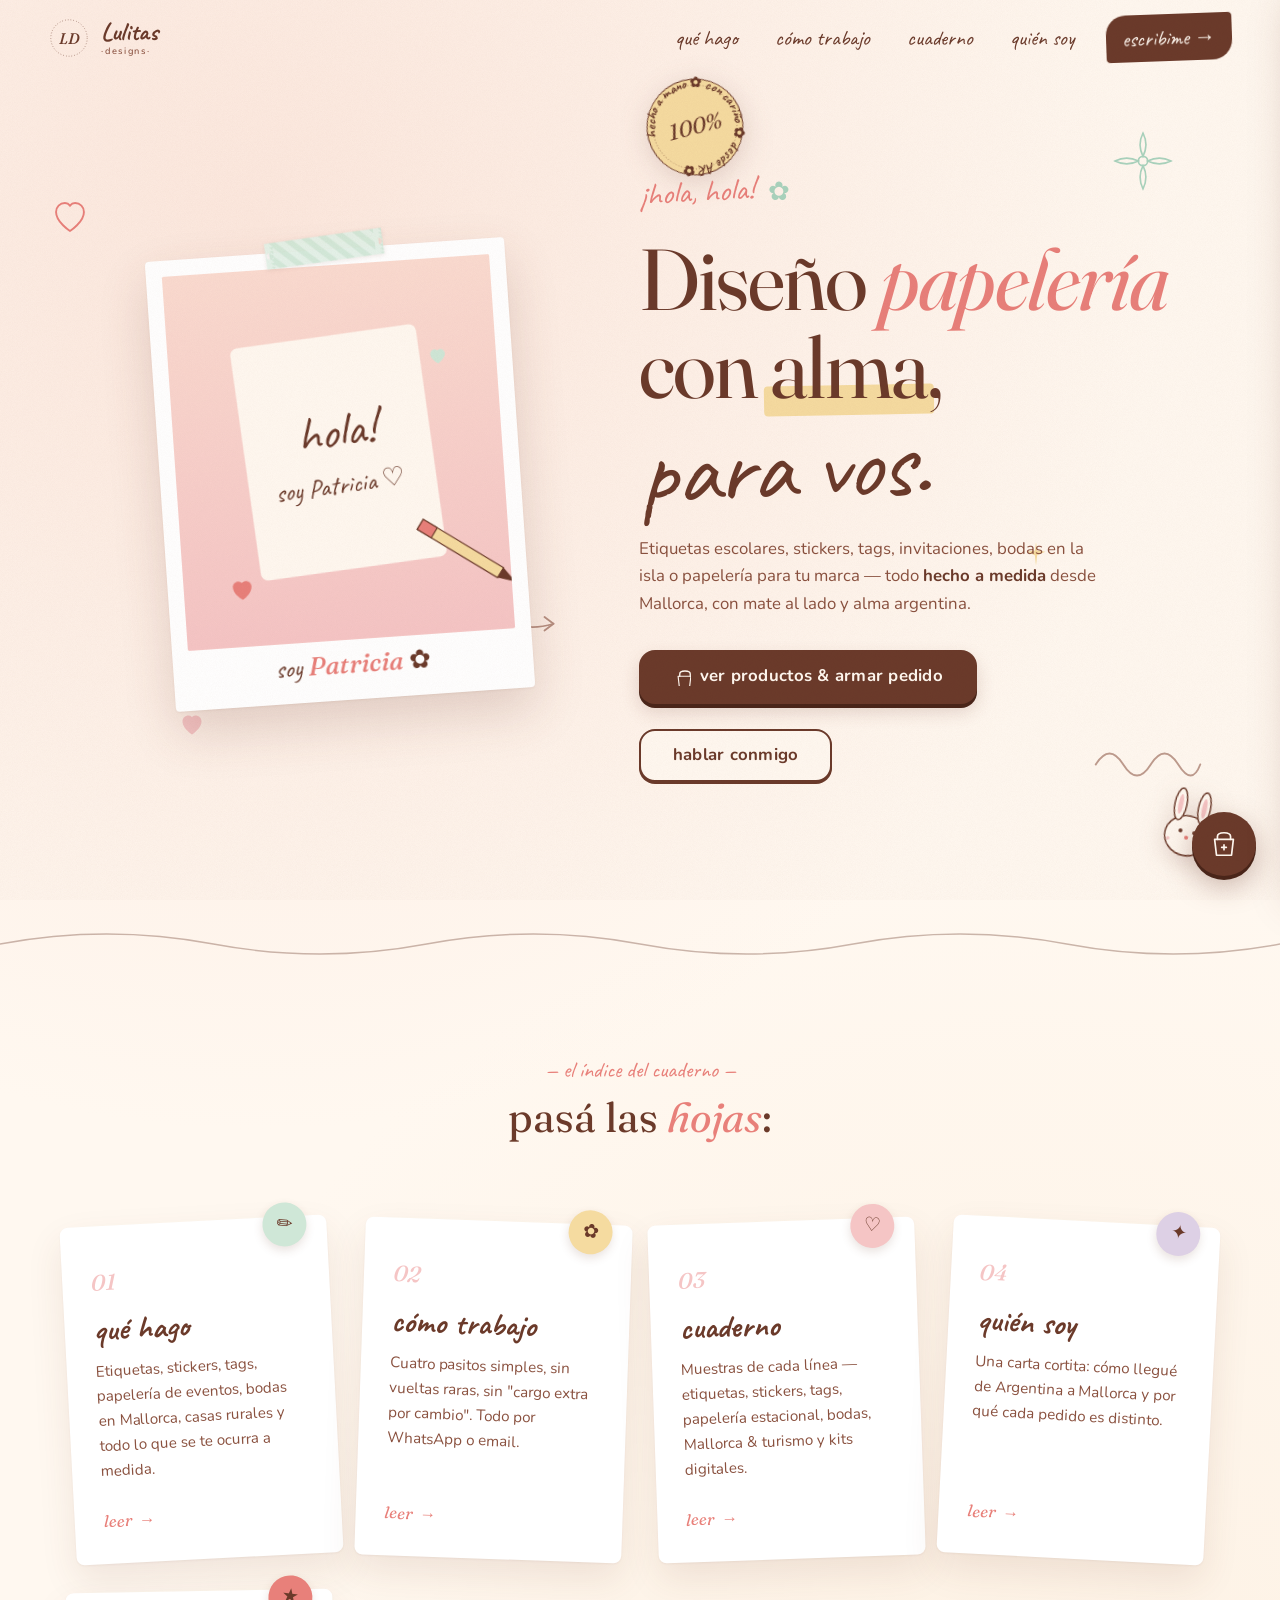
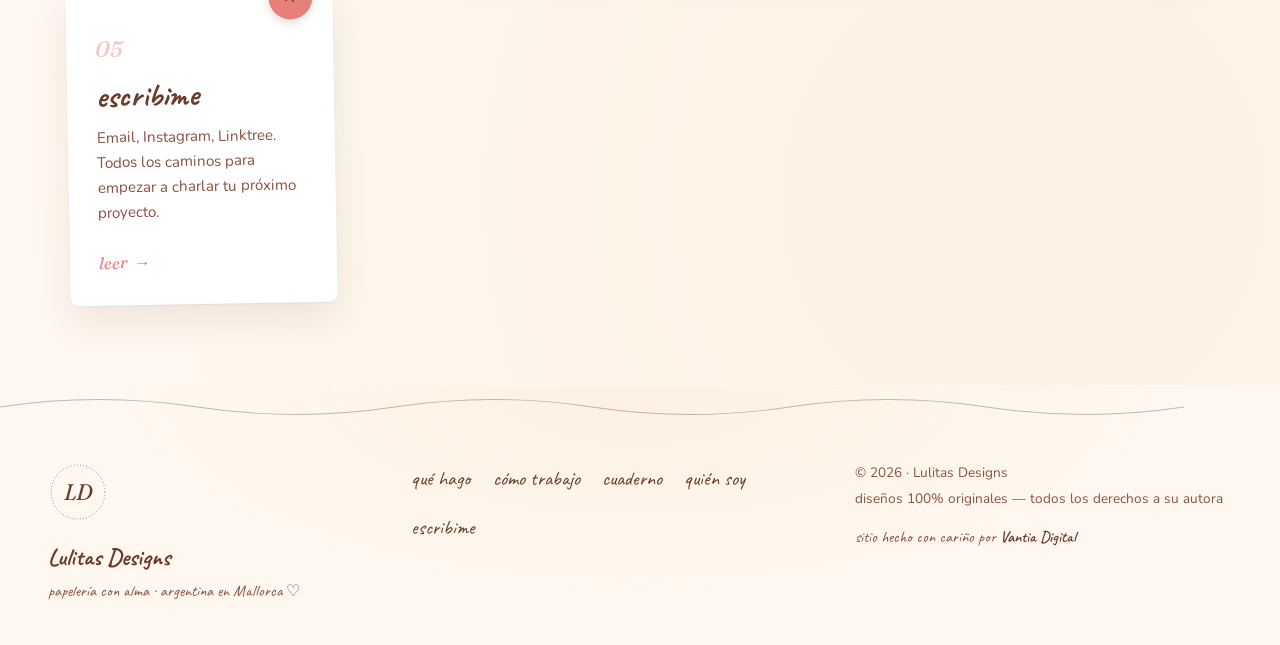
==== commit ba5f8b4f: "Feat: carrito de pedido + sistema de botones intuitivo Carrito (e-commerce-lite, sin backend): - ass" ====
--- a/index.html
+++ b/index.html
@@ -156,14 +156,16 @@
           </p>
 
           <div class="hero-actions">
-            <a href="pages/contacto.html" class="btn-soft">
-              quiero mi diseño
-              <svg viewBox="0 0 30 18" aria-hidden="true">
-                <path d="M2 9 Q15 -3 28 9" fill="none" stroke="currentColor" stroke-width="1.6" stroke-linecap="round"/>
-                <path d="M22 5 L28 9 L24 13" fill="none" stroke="currentColor" stroke-width="1.6" stroke-linecap="round" stroke-linejoin="round"/>
+            <a href="pages/portfolio.html" class="btn btn-primary btn-big">
+              <svg viewBox="0 0 24 24" aria-hidden="true">
+                <path d="M9 11 L9 8 Q9 4 16 4 Q23 4 23 8 L23 11" fill="none" stroke="currentColor" stroke-width="1.8" stroke-linecap="round"/>
+                <path d="M6 11 L26 11 L24 28 L8 28 Z" fill="none" stroke="currentColor" stroke-width="1.8" stroke-linejoin="round" transform="scale(.85) translate(2,2)"/>
               </svg>
+              ver productos &amp; armar pedido
             </a>
-            <a href="pages/portfolio.html" class="link-doodle">ver lo que hice</a>
+            <a href="pages/contacto.html" class="btn btn-secondary btn-big">
+              hablar conmigo
+            </a>
           </div>
         </div>
       </div>
@@ -291,7 +293,53 @@
     </div>
   </footer>
 
+  <!-- ===== Carrito: FAB flotante + overlay + drawer ===== -->
+  <button class="cart-fab" id="cartFab" type="button" aria-label="Ver mi pedido">
+    <svg viewBox="0 0 32 32" aria-hidden="true">
+      <path d="M9 11 L9 8 Q9 4 16 4 Q23 4 23 8 L23 11" fill="none" stroke="currentColor" stroke-width="1.8" stroke-linecap="round"/>
+      <path d="M6 11 L26 11 L24 28 L8 28 Z" fill="none" stroke="currentColor" stroke-width="1.8" stroke-linejoin="round"/>
+      <path d="M16 17 L16 22 M13.5 19.5 L18.5 19.5" stroke="currentColor" stroke-width="1.8" stroke-linecap="round"/>
+    </svg>
+    <span class="cart-count" id="cartCount" hidden>0</span>
+  </button>
+
+  <div class="cart-overlay" id="cartOverlay" aria-hidden="true"></div>
+
+  <aside class="cart-drawer" id="cartDrawer" aria-hidden="true" aria-label="Tu pedido">
+    <header class="cart-head">
+      <h2>tu <em>pedido</em> ♡</h2>
+      <button class="cart-close" id="cartClose" type="button" aria-label="Cerrar pedido">×</button>
+    </header>
+    <div class="cart-body" id="cartBody"></div>
+    <div class="cart-foot">
+      <div class="cart-total">
+        <span class="cart-total-label">total</span>
+        <span class="cart-total-value" id="cartTotalValue">0 piezas</span>
+      </div>
+      <form class="cart-form" id="cartForm" novalidate>
+        <label>tu nombre
+          <input type="text" name="name" required autocomplete="name" placeholder="¿cómo te llamás?" />
+        </label>
+        <label>cómo te contacto
+          <input type="text" name="contact" placeholder="whatsapp, email o instagram" />
+        </label>
+        <label>algo más
+          <textarea name="notes" placeholder="contame fechas, cantidades, ideas..."></textarea>
+        </label>
+        <button type="submit" class="cart-submit" id="cartSubmit" disabled>
+          <svg viewBox="0 0 24 24" aria-hidden="true">
+            <path d="M3 6h18v12H3z M3 6l9 7 9-7" fill="none" stroke="currentColor" stroke-width="1.8" stroke-linejoin="round"/>
+          </svg>
+          enviar pedido por email
+        </button>
+        <button type="button" class="cart-clear" id="cartClear">vaciar pedido</button>
+        <p class="cart-note">Te abro el cliente de mail con todo armado.<br/>Vos revisás y mandás ♡</p>
+      </form>
+    </div>
+  </aside>
+
   <script src="assets/js/main.js?v=3" defer></script>
   <script src="assets/js/animations.js?v=3" defer></script>
+  <script src="assets/js/cart.js?v=1" defer></script>
 </body>
 </html>
--- a/assets/css/main.css
+++ b/assets/css/main.css
@@ -1433,6 +1433,447 @@
 }
 
 /* ============================================================
+   BOTONES — sans-serif bold, contraste claro, inconfundibles
+   ============================================================ */
+.btn {
+  display: inline-flex; align-items: center; justify-content: center; gap: .55rem;
+  font-family: var(--f-sans);
+  font-weight: 700;
+  font-size: .95rem;
+  letter-spacing: .015em;
+  padding: .85rem 1.5rem;
+  border-radius: 14px;
+  cursor: pointer;
+  border: 2px solid transparent;
+  transition: transform .25s var(--ease-snap), background .25s, color .25s, box-shadow .25s, border-color .25s;
+  text-decoration: none;
+  line-height: 1;
+  white-space: nowrap;
+}
+.btn svg { width: 18px; height: 18px; flex-shrink: 0; }
+
+.btn-primary {
+  background: var(--wine);
+  color: var(--paper);
+  box-shadow: 0 4px 0 0 var(--ink), 0 8px 18px rgba(107,58,42,.18);
+}
+.btn-primary:hover {
+  background: var(--pink-deep);
+  transform: translateY(-2px);
+  box-shadow: 0 6px 0 0 var(--wine), 0 12px 22px rgba(107,58,42,.25);
+}
+.btn-primary:active {
+  transform: translateY(2px);
+  box-shadow: 0 2px 0 0 var(--ink), 0 4px 8px rgba(107,58,42,.18);
+}
+
+.btn-secondary {
+  background: var(--paper);
+  color: var(--wine);
+  border-color: var(--wine);
+  box-shadow: 0 2px 0 0 var(--wine);
+}
+.btn-secondary:hover {
+  background: var(--wine);
+  color: var(--paper);
+  transform: translateY(-2px);
+  box-shadow: 0 4px 0 0 var(--ink), 0 6px 14px rgba(107,58,42,.18);
+}
+
+.btn-big {
+  font-size: 1.05rem;
+  padding: 1rem 2rem;
+  border-radius: 16px;
+}
+
+/* Re-style del .btn-soft (hero CTA): mantengo la forma divertida con
+   sombra offset pero CAMBIO el font de Caveat a Nunito Bold para que
+   lea claramente como botón. El charm queda en la forma + entorno. */
+.btn-soft {
+  font-family: var(--f-sans) !important;
+  font-weight: 700 !important;
+  font-size: 1rem !important;
+  letter-spacing: .015em !important;
+  padding: .9rem 1.6rem !important;
+  text-transform: none;
+}
+
+/* === Botón "+ agregar" en cada producto ====================== */
+.btn-add {
+  font-family: var(--f-sans);
+  font-weight: 700;
+  font-size: .82rem;
+  letter-spacing: .025em;
+  text-transform: uppercase;
+  background: var(--wine);
+  color: var(--paper);
+  padding: .55rem .95rem;
+  border-radius: 10px;
+  cursor: pointer;
+  border: 0;
+  display: inline-flex; align-items: center; gap: .4rem;
+  transition: background .25s, transform .25s var(--ease-snap), box-shadow .25s;
+  box-shadow: 0 2px 0 0 var(--ink), 0 4px 10px rgba(107,58,42,.15);
+  white-space: nowrap;
+  line-height: 1;
+}
+.btn-add svg { width: 14px; height: 14px; }
+.btn-add:hover {
+  background: var(--pink-deep);
+  transform: translateY(-2px);
+  box-shadow: 0 4px 0 0 var(--wine), 0 6px 14px rgba(107,58,42,.22);
+}
+.btn-add:active {
+  transform: translateY(1px);
+  box-shadow: 0 1px 0 0 var(--ink), 0 2px 4px rgba(107,58,42,.15);
+}
+.btn-add.is-added {
+  background: var(--mint-deep);
+  color: var(--wine-deep);
+  pointer-events: none;
+  box-shadow: 0 2px 0 0 var(--wine), 0 4px 10px rgba(169,211,189,.4);
+}
+
+/* Card footer (cc-format + btn-add lado a lado) */
+.card-foot {
+  margin-top: auto;
+  padding-top: 1rem;
+  display: flex; align-items: center; justify-content: space-between;
+  gap: .6rem; flex-wrap: wrap;
+}
+.card-foot .cc-format {
+  margin-top: 0; padding-top: 0;
+}
+
+/* En tag-card (servicios) el btn va al final con margen */
+.tag-card > .btn-add {
+  align-self: flex-start;
+  margin-top: 1.2rem;
+}
+
+/* ============================================================
+   ORDER BANNER — "cómo funciona" en servicios + cuaderno
+   ============================================================ */
+.order-banner {
+  background: linear-gradient(180deg, var(--blush) 0%, var(--paper-warm) 100%);
+  border-top: 1.5px dashed var(--wine);
+  border-bottom: 1.5px dashed var(--wine);
+  padding: 1.6rem var(--pad);
+  text-align: center;
+  margin: 2rem auto 3rem;
+}
+.order-banner-title {
+  font-family: var(--f-script); font-size: 1.5rem;
+  color: var(--wine); margin-bottom: .9rem;
+  font-weight: 600;
+}
+.order-banner-title em { font-style: italic; color: var(--pink-deep); }
+.order-banner-steps {
+  display: flex; gap: 1.5rem 1.8rem; flex-wrap: wrap;
+  justify-content: center; align-items: center;
+  font-family: var(--f-sans); font-size: .92rem; font-weight: 500;
+  color: var(--wine);
+  max-width: 1100px; margin: 0 auto;
+}
+.order-banner-step {
+  display: inline-flex; align-items: center; gap: .55rem;
+}
+.order-banner-step .step-num {
+  display: inline-grid; place-items: center;
+  width: 28px; height: 28px; border-radius: 50%;
+  background: var(--wine); color: var(--paper);
+  font-family: var(--f-sans); font-weight: 700; font-size: .85rem;
+  flex-shrink: 0;
+}
+.order-banner-arrow {
+  color: var(--pink-deep); opacity: .7;
+  font-family: var(--f-serif); font-size: 1.3rem;
+}
+@media (max-width: 760px) {
+  .order-banner-steps { flex-direction: column; gap: .8rem; }
+  .order-banner-arrow { display: none; }
+}
+
+/* ============================================================
+   CART FAB — botón flotante siempre visible
+   ============================================================ */
+.cart-fab {
+  position: fixed;
+  bottom: 1.5rem; right: 1.5rem;
+  width: 64px; height: 64px;
+  border-radius: 50%;
+  background: var(--wine);
+  color: var(--paper);
+  display: grid; place-items: center;
+  cursor: pointer; border: 0;
+  box-shadow:
+    0 4px 0 0 var(--ink),
+    0 10px 28px rgba(107,58,42,.35);
+  z-index: 95;
+  transition: transform .3s var(--ease-snap), background .3s, box-shadow .3s;
+}
+.cart-fab svg { width: 30px; height: 30px; }
+.cart-fab:hover {
+  transform: translateY(-3px) scale(1.05);
+  background: var(--pink-deep);
+  box-shadow:
+    0 6px 0 0 var(--wine),
+    0 16px 32px rgba(107,58,42,.4);
+}
+.cart-fab:active {
+  transform: translateY(1px) scale(1);
+  box-shadow: 0 2px 0 0 var(--ink), 0 4px 12px rgba(107,58,42,.25);
+}
+.cart-fab.is-bumping {
+  animation: cart-bump .6s var(--ease-snap);
+}
+@keyframes cart-bump {
+  0%   { transform: scale(1); }
+  30%  { transform: scale(1.18); }
+  60%  { transform: scale(.95); }
+  100% { transform: scale(1); }
+}
+.cart-count {
+  position: absolute; top: -8px; right: -8px;
+  background: var(--pink-deep); color: var(--paper);
+  font-family: var(--f-sans); font-weight: 700;
+  min-width: 28px; height: 28px; border-radius: 14px;
+  padding: 0 8px;
+  display: grid; place-items: center;
+  font-size: .9rem; line-height: 1;
+  border: 3px solid var(--paper);
+  box-shadow: 0 2px 6px rgba(107,58,42,.25);
+}
+.cart-count[hidden] { display: none; }
+
+@media (max-width: 540px) {
+  .cart-fab { width: 56px; height: 56px; bottom: 1rem; right: 1rem; }
+  .cart-fab svg { width: 26px; height: 26px; }
+}
+
+/* ============================================================
+   CART OVERLAY + DRAWER
+   ============================================================ */
+.cart-overlay {
+  position: fixed; inset: 0;
+  background: rgba(61, 31, 23, .45);
+  backdrop-filter: blur(2px);
+  -webkit-backdrop-filter: blur(2px);
+  z-index: 105;
+  opacity: 0; visibility: hidden;
+  transition: opacity .35s var(--ease), visibility .35s;
+}
+.cart-overlay.is-open { opacity: 1; visibility: visible; }
+
+.cart-drawer {
+  position: fixed;
+  top: 0; right: 0; bottom: 0;
+  width: min(460px, 100vw);
+  background: var(--paper);
+  box-shadow: -10px 0 40px rgba(107,58,42,.25);
+  z-index: 110;
+  transform: translateX(105%);
+  transition: transform .4s var(--ease-snap);
+  display: flex; flex-direction: column;
+}
+.cart-drawer.is-open { transform: translateX(0); }
+
+.cart-head {
+  display: flex; align-items: center; justify-content: space-between;
+  padding: 1.4rem 1.5rem 1.2rem;
+  border-bottom: 1.5px dashed var(--blush-deep);
+  background: var(--paper);
+}
+.cart-head h2 {
+  font-family: var(--f-serif); font-style: italic; font-weight: 500;
+  font-size: 1.7rem; color: var(--wine);
+  letter-spacing: -.01em;
+}
+.cart-head h2 em {
+  font-style: normal; font-family: var(--f-script);
+  color: var(--pink-deep);
+}
+.cart-close {
+  width: 38px; height: 38px; border-radius: 50%;
+  background: var(--paper-warm); color: var(--wine);
+  font-size: 1.5rem; line-height: 1; cursor: pointer; border: 0;
+  display: grid; place-items: center;
+  transition: background .25s, transform .25s var(--ease-snap);
+}
+.cart-close:hover {
+  background: var(--blush-deep); color: var(--wine-deep);
+  transform: rotate(90deg);
+}
+
+.cart-body {
+  flex: 1;
+  overflow-y: auto;
+  padding: .5rem 1.5rem;
+}
+.cart-empty {
+  text-align: center;
+  padding: 3rem 1rem 2rem;
+}
+.cart-empty-icon {
+  font-size: 3rem; color: var(--blush-3);
+  display: block; margin-bottom: 1rem;
+}
+.cart-empty p {
+  font-family: var(--f-script); font-size: 1.3rem;
+  color: var(--wine-soft); line-height: 1.3;
+}
+
+.cart-item {
+  display: grid;
+  grid-template-columns: 1fr auto auto;
+  gap: .6rem 1rem;
+  align-items: center;
+  padding: 1rem 0;
+  border-bottom: 1px solid rgba(107,58,42,.1);
+}
+.cart-item:last-child { border-bottom: 0; }
+
+.cart-item-info { min-width: 0; }
+.cart-item-info h4 {
+  font-family: var(--f-serif); font-style: italic; font-weight: 500;
+  font-size: 1.1rem; color: var(--wine); line-height: 1.15;
+  margin-bottom: .25rem;
+  word-break: break-word;
+}
+.cart-item-cat {
+  display: inline-block;
+  font-family: var(--f-sans); font-size: .68rem;
+  letter-spacing: .14em; text-transform: uppercase;
+  color: var(--pink-deep); font-weight: 600;
+  margin-right: .5rem;
+}
+.cart-item-format {
+  font-family: var(--f-sans); font-size: .72rem;
+  color: var(--wine-soft);
+  display: inline-block;
+}
+
+.cart-item-qty {
+  display: flex; align-items: center; gap: .25rem;
+  background: var(--paper-warm);
+  border-radius: 999px;
+  padding: 3px;
+}
+.cart-item-qty button {
+  width: 28px; height: 28px; border-radius: 50%;
+  background: transparent; color: var(--wine);
+  font-size: 1.15rem; font-weight: 700; line-height: 1;
+  cursor: pointer; border: 0;
+  display: grid; place-items: center;
+  transition: background .2s, color .2s;
+}
+.cart-item-qty button:hover { background: var(--blush-deep); color: var(--wine-deep); }
+.cart-item-qty span {
+  min-width: 28px; text-align: center;
+  font-family: var(--f-sans); font-weight: 700; font-size: .95rem;
+  color: var(--wine);
+}
+
+.cart-item-remove {
+  width: 28px; height: 28px; border-radius: 50%;
+  background: transparent; color: var(--muted);
+  font-size: 1.3rem; line-height: 1; cursor: pointer; border: 0;
+  display: grid; place-items: center;
+  transition: background .2s, color .2s;
+}
+.cart-item-remove:hover { background: var(--blush); color: var(--pink-deep); }
+
+.cart-foot {
+  padding: 1.2rem 1.5rem;
+  background: var(--paper-warm);
+  border-top: 1.5px dashed var(--blush-deep);
+  display: flex; flex-direction: column; gap: .75rem;
+  max-height: 60vh; overflow-y: auto;
+}
+.cart-total {
+  display: flex; justify-content: space-between; align-items: baseline;
+  padding-bottom: .8rem;
+  border-bottom: 1px dashed rgba(107,58,42,.2);
+  margin-bottom: .3rem;
+}
+.cart-total-label {
+  font-family: var(--f-sans); font-size: .75rem; letter-spacing: .14em;
+  text-transform: uppercase; color: var(--wine-soft); font-weight: 600;
+}
+.cart-total-value {
+  font-family: var(--f-serif); font-style: italic; font-weight: 500;
+  font-size: 1.4rem; color: var(--wine);
+}
+
+.cart-form label {
+  display: flex; flex-direction: column; gap: .3rem;
+  font-family: var(--f-sans); font-weight: 600; font-size: .82rem;
+  color: var(--wine-soft);
+  letter-spacing: .03em;
+  text-transform: uppercase;
+}
+.cart-form input,
+.cart-form textarea {
+  font-family: var(--f-sans); font-size: .95rem; font-weight: 400;
+  padding: .65rem .85rem;
+  background: var(--paper);
+  border: 1.5px solid rgba(107,58,42,.2);
+  border-radius: 10px;
+  color: var(--wine);
+  text-transform: none;
+  letter-spacing: 0;
+}
+.cart-form input::placeholder,
+.cart-form textarea::placeholder {
+  color: var(--muted); font-style: italic;
+}
+.cart-form input:focus,
+.cart-form textarea:focus {
+  outline: none;
+  border-color: var(--wine);
+  box-shadow: 0 0 0 3px var(--blush);
+}
+.cart-form textarea { min-height: 70px; resize: vertical; }
+
+.cart-submit {
+  margin-top: .4rem;
+  font-family: var(--f-sans); font-weight: 700; font-size: 1rem;
+  letter-spacing: .02em;
+  background: var(--wine); color: var(--paper);
+  padding: .95rem 1.4rem;
+  border-radius: 14px;
+  cursor: pointer; border: 0;
+  display: inline-flex; align-items: center; justify-content: center; gap: .55rem;
+  box-shadow: 0 4px 0 0 var(--ink), 0 8px 18px rgba(107,58,42,.2);
+  transition: background .25s, transform .25s var(--ease-snap), box-shadow .25s;
+}
+.cart-submit svg { width: 18px; height: 18px; }
+.cart-submit:hover:not(:disabled) {
+  background: var(--pink-deep);
+  transform: translateY(-2px);
+  box-shadow: 0 6px 0 0 var(--wine), 0 12px 22px rgba(107,58,42,.28);
+}
+.cart-submit:disabled {
+  opacity: .45; cursor: not-allowed;
+  box-shadow: 0 2px 0 0 var(--ink);
+}
+.cart-clear {
+  font-family: var(--f-sans); font-size: .78rem; font-weight: 600;
+  color: var(--muted); background: transparent; border: 0; cursor: pointer;
+  text-decoration: underline; text-underline-offset: 3px;
+  align-self: center;
+  letter-spacing: .03em;
+  transition: color .25s;
+}
+.cart-clear:hover { color: var(--pink-deep); }
+.cart-note {
+  font-family: var(--f-script); font-size: .98rem;
+  color: var(--wine-soft); text-align: center;
+  line-height: 1.35;
+  padding-top: .3rem;
+}
+
+/* ============================================================
    Accessibility focus + print
    ============================================================ */
 a:focus-visible, button:focus-visible {
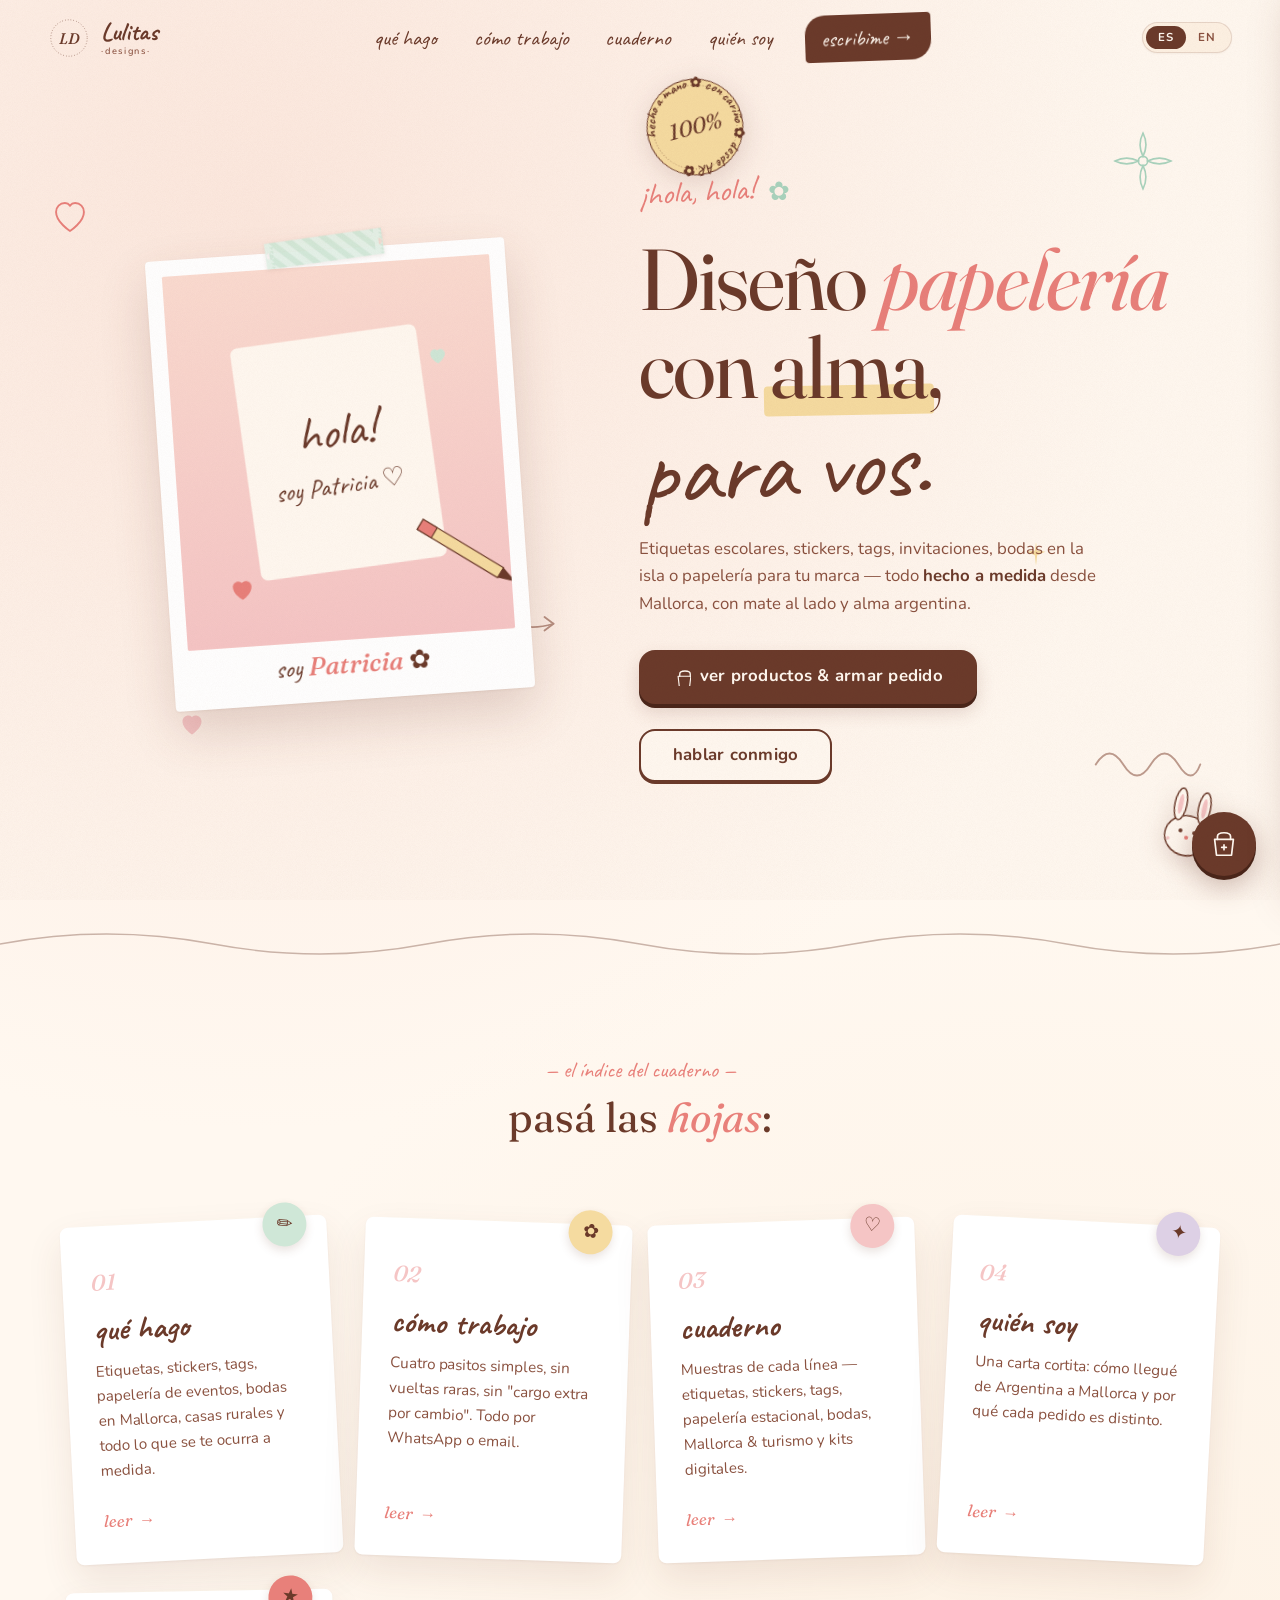
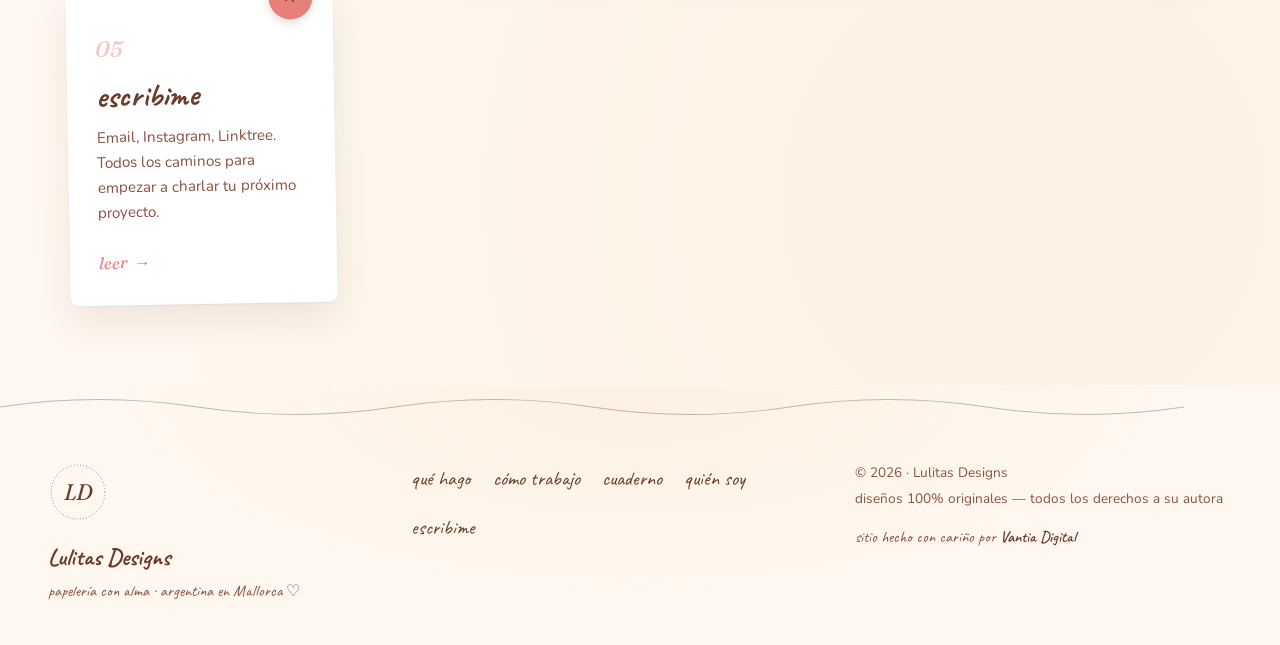
==== commit 7704d292: "Feat: sitio bilingüe ES/EN con toggle persistente Sistema i18n liviano + sin build: - assets/js/i18n" ====
--- a/index.html
+++ b/index.html
@@ -32,7 +32,7 @@
         <text x="32" y="32" text-anchor="middle" font-family="Fraunces, serif" font-style="italic" font-size="14" fill="#6b3a2a">LD</text>
       </svg>
     </div>
-    <span class="loader-text">un momentito ♡</span>
+    <span class="loader-text" data-en="one sec ♡">un momentito ♡</span>
   </div>
 
   <header class="nav" id="nav">
@@ -49,30 +49,36 @@
       </span>
     </a>
 
-    <nav class="nav-links" aria-label="Navegación principal">
-      <a href="pages/servicios.html">qué hago</a>
-      <a href="pages/proceso.html">cómo trabajo</a>
-      <a href="pages/portfolio.html">cuaderno</a>
-      <a href="pages/sobre.html">quién soy</a>
-      <a href="pages/contacto.html" class="nav-link-cta">escribime →</a>
+    <nav class="nav-links" aria-label="Navegación principal" data-en-aria-label="Main navigation">
+      <a href="pages/servicios.html" data-en="what I do">qué hago</a>
+      <a href="pages/proceso.html" data-en="how I work">cómo trabajo</a>
+      <a href="pages/portfolio.html" data-en="notebook">cuaderno</a>
+      <a href="pages/sobre.html" data-en="about me">quién soy</a>
+      <a href="pages/contacto.html" class="nav-link-cta" data-en="say hello →">escribime →</a>
     </nav>
 
-    <button class="nav-burger" id="navBurger" aria-label="Abrir menú" aria-expanded="false">
-      <span></span><span></span><span></span>
-    </button>
+    <div class="nav-end">
+      <div class="lang-toggle" role="group" aria-label="Idioma" data-en-aria-label="Language">
+        <button class="lang-btn is-active" type="button" data-lang="es" aria-pressed="true">ES</button>
+        <button class="lang-btn" type="button" data-lang="en" aria-pressed="false">EN</button>
+      </div>
+      <button class="nav-burger" id="navBurger" aria-label="Abrir menú" data-en-aria-label="Open menu" aria-expanded="false">
+        <span></span><span></span><span></span>
+      </button>
+    </div>
   </header>
 
   <div class="drawer" id="drawer" aria-hidden="true">
     <nav class="drawer-links">
-      <a href="pages/servicios.html">qué hago</a>
-      <a href="pages/proceso.html">cómo trabajo</a>
-      <a href="pages/portfolio.html">cuaderno</a>
-      <a href="pages/sobre.html">quién soy</a>
-      <a href="pages/contacto.html">escribime ♡</a>
+      <a href="pages/servicios.html" data-en="what I do">qué hago</a>
+      <a href="pages/proceso.html" data-en="how I work">cómo trabajo</a>
+      <a href="pages/portfolio.html" data-en="notebook">cuaderno</a>
+      <a href="pages/sobre.html" data-en="about me">quién soy</a>
+      <a href="pages/contacto.html" data-en="say hello ♡">escribime ♡</a>
     </nav>
     <div class="drawer-foot">
       <a href="https://www.instagram.com/lulitas.designs/" target="_blank" rel="noopener">@lulitas.designs</a>
-      <a href="mailto:lulitasdesigns@gmail.com">email</a>
+      <a href="mailto:lulitasdesigns@gmail.com" data-en="email">email</a>
     </div>
   </div>
 
@@ -135,20 +141,20 @@
               <path d="M230 90s-6-4-6-8c0-2 1.5-4 4-4 1 0 2 .8 2 1.2.5-.4 1.5-1.2 2.5-1.2 2.5 0 4 2 4 4 0 4-6 8-6 8z" fill="#cfe7d7"/>
             </svg>
           </div>
-          <span class="polaroid-caption">soy <em>Patricia</em> ✿</span>
+          <span class="polaroid-caption" data-en="I'm <em>Patricia</em> ✿">soy <em>Patricia</em> ✿</span>
         </div>
 
         <div class="hero-letter">
           <p class="hero-hi">
-            <span class="hi-hand">¡hola, hola!</span>
+            <span class="hi-hand" data-en="hi there!">¡hola, hola!</span>
             <span class="hi-icon">✿</span>
           </p>
-          <h1 class="hero-title">
+          <h1 class="hero-title" data-en="I design <em>stationery</em><br/>with <span class=&quot;hero-underline&quot;>soul</span>,<br/><span class=&quot;script&quot;>just for you.</span>">
             Diseño <em>papelería</em><br/>
             con <span class="hero-underline">alma</span>,<br/>
             <span class="script">para vos.</span>
           </h1>
-          <p class="hero-text">
+          <p class="hero-text" data-en="School labels, stickers, tags, invitations, island weddings or stationery for your brand — all <strong>custom-made</strong> from Mallorca, with mate alongside and Argentine soul.">
             Etiquetas escolares, stickers, tags, invitaciones,
             bodas en la isla o papelería para tu marca — todo
             <strong>hecho a medida</strong> desde Mallorca,
@@ -161,9 +167,9 @@
                 <path d="M9 11 L9 8 Q9 4 16 4 Q23 4 23 8 L23 11" fill="none" stroke="currentColor" stroke-width="1.8" stroke-linecap="round"/>
                 <path d="M6 11 L26 11 L24 28 L8 28 Z" fill="none" stroke="currentColor" stroke-width="1.8" stroke-linejoin="round" transform="scale(.85) translate(2,2)"/>
               </svg>
-              ver productos &amp; armar pedido
+              <span data-en="browse products &amp; start order">ver productos &amp; armar pedido</span>
             </a>
-            <a href="pages/contacto.html" class="btn btn-secondary btn-big">
+            <a href="pages/contacto.html" class="btn btn-secondary btn-big" data-en="let's talk">
               hablar conmigo
             </a>
           </div>
@@ -210,49 +216,49 @@
     <!-- ============================================================ -->
     <section class="home-index">
       <header class="home-index-head">
-        <p class="eyebrow-script">— el índice del cuaderno —</p>
-        <h2>pasá las <em>hojas</em>:</h2>
+        <p class="eyebrow-script" data-en="— notebook index —">— el índice del cuaderno —</p>
+        <h2 data-en="flip through the <em>pages</em>:">pasá las <em>hojas</em>:</h2>
       </header>
 
       <div class="index-grid">
         <a href="pages/servicios.html" class="index-card">
           <span class="ic-sticker" style="--c:#cfe7d7">✏︎</span>
           <span class="ic-num">01</span>
-          <h3>qué hago</h3>
-          <p>Etiquetas, stickers, tags, papelería de eventos, bodas en Mallorca, casas rurales y todo lo que se te ocurra a medida.</p>
-          <span class="ic-go">leer <em>→</em></span>
+          <h3 data-en="what I do">qué hago</h3>
+          <p data-en="Labels, stickers, tags, event stationery, weddings in Mallorca, rural houses and anything else you can dream up.">Etiquetas, stickers, tags, papelería de eventos, bodas en Mallorca, casas rurales y todo lo que se te ocurra a medida.</p>
+          <span class="ic-go" data-en="read <em>→</em>">leer <em>→</em></span>
         </a>
 
         <a href="pages/proceso.html" class="index-card">
           <span class="ic-sticker" style="--c:#f5dba0">✿</span>
           <span class="ic-num">02</span>
-          <h3>cómo trabajo</h3>
-          <p>Cuatro pasitos simples, sin vueltas raras, sin "cargo extra por cambio". Todo por WhatsApp o email.</p>
-          <span class="ic-go">leer <em>→</em></span>
+          <h3 data-en="how I work">cómo trabajo</h3>
+          <p data-en="Four simple steps, no fuss, no &quot;extra charge per revision&quot;. All by WhatsApp or email.">Cuatro pasitos simples, sin vueltas raras, sin "cargo extra por cambio". Todo por WhatsApp o email.</p>
+          <span class="ic-go" data-en="read <em>→</em>">leer <em>→</em></span>
         </a>
 
         <a href="pages/portfolio.html" class="index-card">
           <span class="ic-sticker" style="--c:#f5c5c5">♡</span>
           <span class="ic-num">03</span>
-          <h3>cuaderno</h3>
-          <p>Muestras de cada línea — etiquetas, stickers, tags, papelería estacional, bodas, Mallorca &amp; turismo y kits digitales.</p>
-          <span class="ic-go">leer <em>→</em></span>
+          <h3 data-en="notebook">cuaderno</h3>
+          <p data-en="Samples from each line — labels, stickers, tags, seasonal stationery, weddings, Mallorca &amp; tourism, and digital kits.">Muestras de cada línea — etiquetas, stickers, tags, papelería estacional, bodas, Mallorca &amp; turismo y kits digitales.</p>
+          <span class="ic-go" data-en="read <em>→</em>">leer <em>→</em></span>
         </a>
 
         <a href="pages/sobre.html" class="index-card">
           <span class="ic-sticker" style="--c:#ddd0e5">✦</span>
           <span class="ic-num">04</span>
-          <h3>quién soy</h3>
-          <p>Una carta cortita: cómo llegué de Argentina a Mallorca y por qué cada pedido es distinto.</p>
-          <span class="ic-go">leer <em>→</em></span>
+          <h3 data-en="about me">quién soy</h3>
+          <p data-en="A short letter: how I got from Argentina to Mallorca and why every order is unique.">Una carta cortita: cómo llegué de Argentina a Mallorca y por qué cada pedido es distinto.</p>
+          <span class="ic-go" data-en="read <em>→</em>">leer <em>→</em></span>
         </a>
 
         <a href="pages/contacto.html" class="index-card">
           <span class="ic-sticker" style="--c:#e8807a">★</span>
           <span class="ic-num">05</span>
-          <h3>escribime</h3>
-          <p>Email, Instagram, Linktree. Todos los caminos para empezar a charlar tu próximo proyecto.</p>
-          <span class="ic-go">leer <em>→</em></span>
+          <h3 data-en="say hello">escribime</h3>
+          <p data-en="Email, Instagram, Linktree. Every way to start chatting about your next project.">Email, Instagram, Linktree. Todos los caminos para empezar a charlar tu próximo proyecto.</p>
+          <span class="ic-go" data-en="read <em>→</em>">leer <em>→</em></span>
         </a>
       </div>
     </section>
@@ -273,28 +279,28 @@
         </svg>
         <p>
           <em>Lulitas Designs</em><br/>
-          <span>papelería con alma · argentina en Mallorca ♡</span>
+          <span data-en="stationery with soul · Argentinian in Mallorca ♡">papelería con alma · argentina en Mallorca ♡</span>
         </p>
       </div>
 
       <nav class="footer-nav">
-        <a href="pages/servicios.html">qué hago</a>
-        <a href="pages/proceso.html">cómo trabajo</a>
-        <a href="pages/portfolio.html">cuaderno</a>
-        <a href="pages/sobre.html">quién soy</a>
-        <a href="pages/contacto.html">escribime</a>
+        <a href="pages/servicios.html" data-en="what I do">qué hago</a>
+        <a href="pages/proceso.html" data-en="how I work">cómo trabajo</a>
+        <a href="pages/portfolio.html" data-en="notebook">cuaderno</a>
+        <a href="pages/sobre.html" data-en="about me">quién soy</a>
+        <a href="pages/contacto.html" data-en="say hello">escribime</a>
       </nav>
 
       <div class="footer-meta">
         <p>© <span id="year">2026</span> · Lulitas Designs</p>
-        <p>diseños 100% originales — todos los derechos a su autora</p>
-        <p class="footer-sig">sitio hecho con cariño por <a href="https://www.vantia.digital/" rel="noopener noreferrer" class="vantia-link">Vantia Digital</a></p>
+        <p data-en="100% original designs — all rights reserved by the artist">diseños 100% originales — todos los derechos a su autora</p>
+        <p class="footer-sig" data-en="site lovingly built by <a href=&quot;https://www.vantia.digital/&quot; rel=&quot;noopener noreferrer&quot; class=&quot;vantia-link&quot;>Vantia Digital</a>">sitio hecho con cariño por <a href="https://www.vantia.digital/" rel="noopener noreferrer" class="vantia-link">Vantia Digital</a></p>
       </div>
     </div>
   </footer>
 
   <!-- ===== Carrito: FAB flotante + overlay + drawer ===== -->
-  <button class="cart-fab" id="cartFab" type="button" aria-label="Ver mi pedido">
+  <button class="cart-fab" id="cartFab" type="button" aria-label="Ver mi pedido" data-en-aria-label="View my order">
     <svg viewBox="0 0 32 32" aria-hidden="true">
       <path d="M9 11 L9 8 Q9 4 16 4 Q23 4 23 8 L23 11" fill="none" stroke="currentColor" stroke-width="1.8" stroke-linecap="round"/>
       <path d="M6 11 L26 11 L24 28 L8 28 Z" fill="none" stroke="currentColor" stroke-width="1.8" stroke-linejoin="round"/>
@@ -305,41 +311,42 @@
 
   <div class="cart-overlay" id="cartOverlay" aria-hidden="true"></div>
 
-  <aside class="cart-drawer" id="cartDrawer" aria-hidden="true" aria-label="Tu pedido">
+  <aside class="cart-drawer" id="cartDrawer" aria-hidden="true" aria-label="Tu pedido" data-en-aria-label="Your order">
     <header class="cart-head">
-      <h2>tu <em>pedido</em> ♡</h2>
-      <button class="cart-close" id="cartClose" type="button" aria-label="Cerrar pedido">×</button>
+      <h2 data-en="your <em>order</em> ♡">tu <em>pedido</em> ♡</h2>
+      <button class="cart-close" id="cartClose" type="button" aria-label="Cerrar pedido" data-en-aria-label="Close order">×</button>
     </header>
     <div class="cart-body" id="cartBody"></div>
     <div class="cart-foot">
       <div class="cart-total">
-        <span class="cart-total-label">total</span>
+        <span class="cart-total-label" data-en="total">total</span>
         <span class="cart-total-value" id="cartTotalValue">0 piezas</span>
       </div>
       <form class="cart-form" id="cartForm" novalidate>
-        <label>tu nombre
-          <input type="text" name="name" required autocomplete="name" placeholder="¿cómo te llamás?" />
+        <label data-en="your name">tu nombre
+          <input type="text" name="name" required autocomplete="name" placeholder="¿cómo te llamás?" data-en-placeholder="what's your name?" />
         </label>
-        <label>cómo te contacto
-          <input type="text" name="contact" placeholder="whatsapp, email o instagram" />
+        <label data-en="how to reach you">cómo te contacto
+          <input type="text" name="contact" placeholder="whatsapp, email o instagram" data-en-placeholder="whatsapp, email or instagram" />
         </label>
-        <label>algo más
-          <textarea name="notes" placeholder="contame fechas, cantidades, ideas..."></textarea>
+        <label data-en="anything else">algo más
+          <textarea name="notes" placeholder="contame fechas, cantidades, ideas..." data-en-placeholder="dates, quantities, ideas..."></textarea>
         </label>
         <button type="submit" class="cart-submit" id="cartSubmit" disabled>
           <svg viewBox="0 0 24 24" aria-hidden="true">
             <path d="M3 6h18v12H3z M3 6l9 7 9-7" fill="none" stroke="currentColor" stroke-width="1.8" stroke-linejoin="round"/>
           </svg>
-          enviar pedido por email
+          <span data-en="send order by email">enviar pedido por email</span>
         </button>
-        <button type="button" class="cart-clear" id="cartClear">vaciar pedido</button>
-        <p class="cart-note">Te abro el cliente de mail con todo armado.<br/>Vos revisás y mandás ♡</p>
+        <button type="button" class="cart-clear" id="cartClear" data-en="clear order">vaciar pedido</button>
+        <p class="cart-note" data-en="I'll open your mail client with everything ready.<br/>You review &amp; send ♡">Te abro el cliente de mail con todo armado.<br/>Vos revisás y mandás ♡</p>
       </form>
     </div>
   </aside>
 
+  <script src="assets/js/i18n.js?v=1" defer></script>
   <script src="assets/js/main.js?v=3" defer></script>
   <script src="assets/js/animations.js?v=3" defer></script>
-  <script src="assets/js/cart.js?v=1" defer></script>
+  <script src="assets/js/cart.js?v=2" defer></script>
 </body>
 </html>
--- a/assets/css/main.css
+++ b/assets/css/main.css
@@ -1431,6 +1431,44 @@
   box-shadow: 0 4px 10px rgba(107,58,42,.15);
   transform: rotate(8deg);
 }
+
+/* ============================================================
+   LANG TOGGLE — switch ES/EN en el nav
+   ============================================================ */
+.nav-end {
+  display: inline-flex;
+  align-items: center;
+  gap: .75rem;
+}
+
+.lang-toggle {
+  display: inline-flex;
+  background: var(--paper-warm);
+  border-radius: 999px;
+  padding: 3px;
+  border: 1px solid rgba(107,58,42,.15);
+  box-shadow: 0 1px 2px rgba(107,58,42,.05);
+}
+.lang-btn {
+  font-family: var(--f-sans);
+  font-weight: 700;
+  font-size: .72rem;
+  letter-spacing: .08em;
+  padding: .35rem .75rem;
+  border-radius: 999px;
+  cursor: pointer;
+  border: 0;
+  background: transparent;
+  color: var(--wine-soft);
+  transition: background .25s, color .25s, transform .2s var(--ease-snap);
+  line-height: 1;
+}
+.lang-btn:hover { color: var(--wine); transform: scale(1.04); }
+.lang-btn.is-active {
+  background: var(--wine);
+  color: var(--paper);
+}
+.lang-btn.is-active:hover { color: var(--paper); transform: scale(1); }
 
 /* ============================================================
    BOTONES — sans-serif bold, contraste claro, inconfundibles
